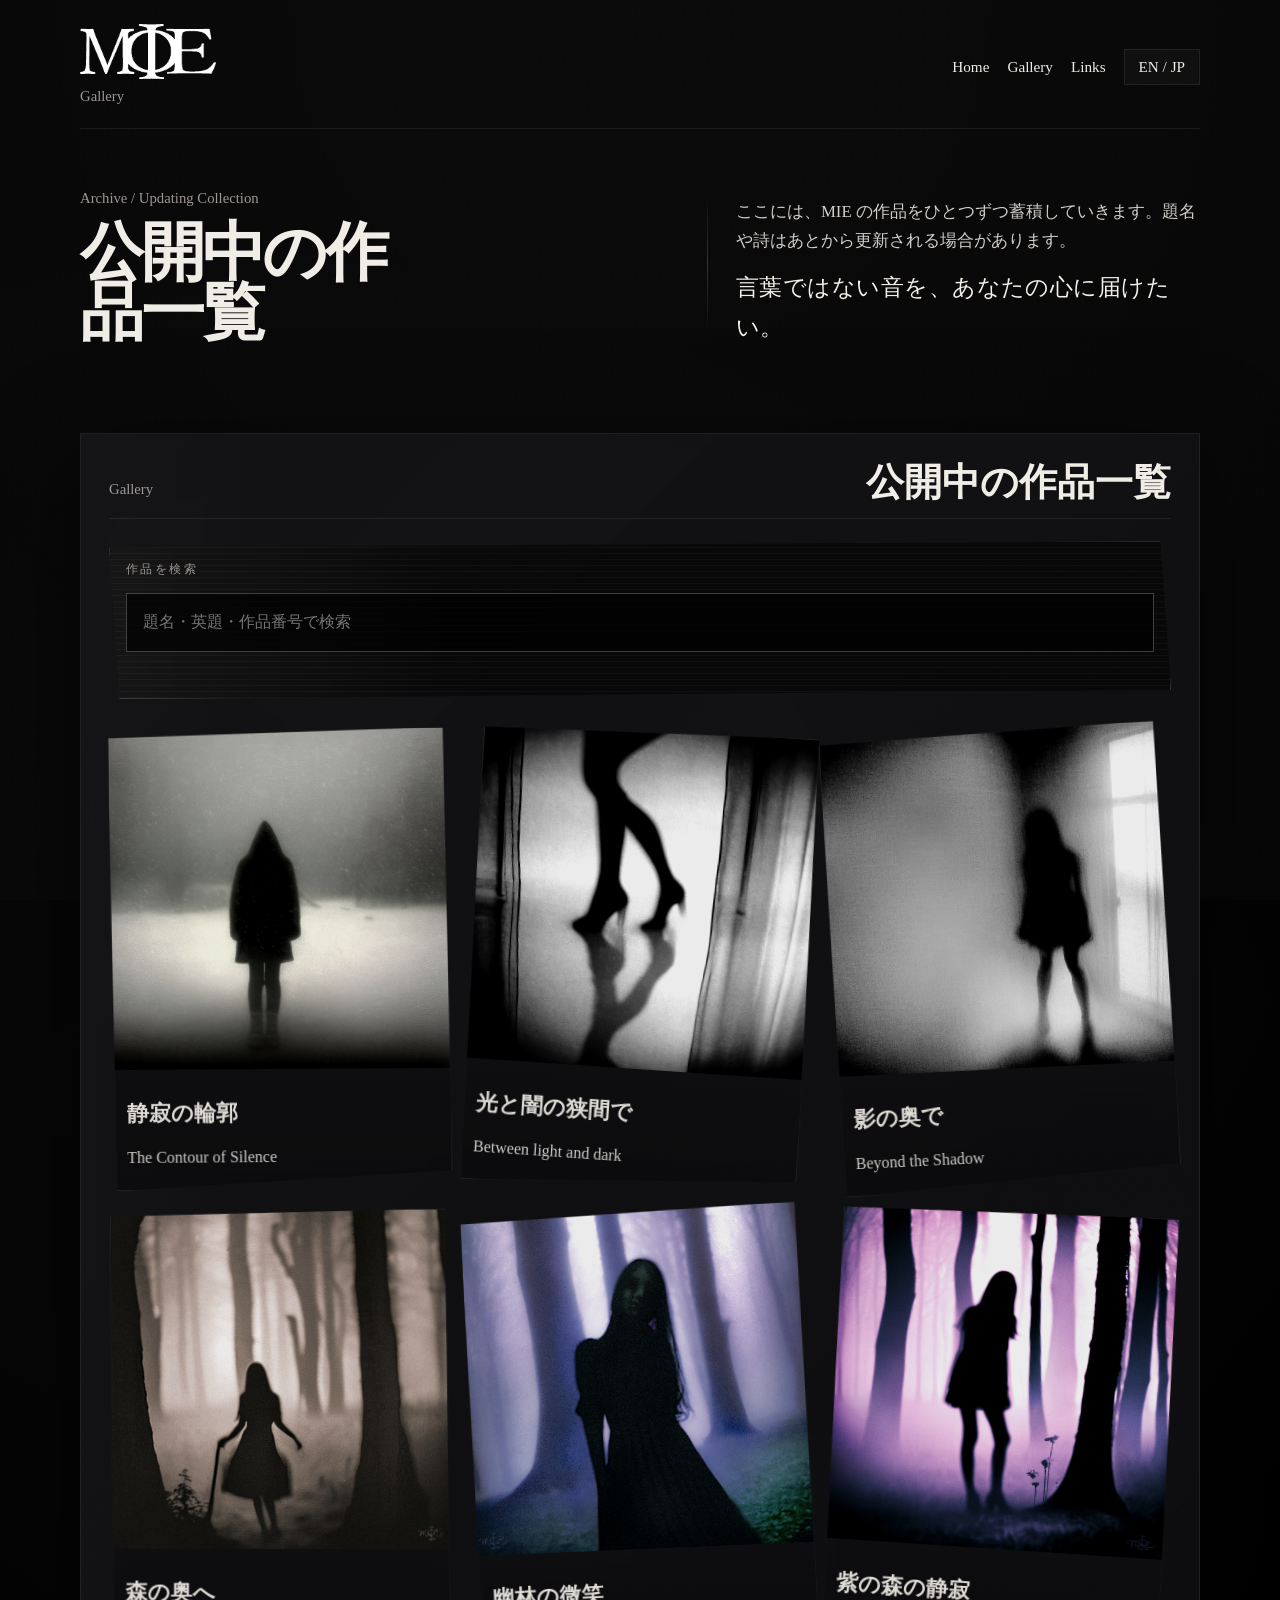
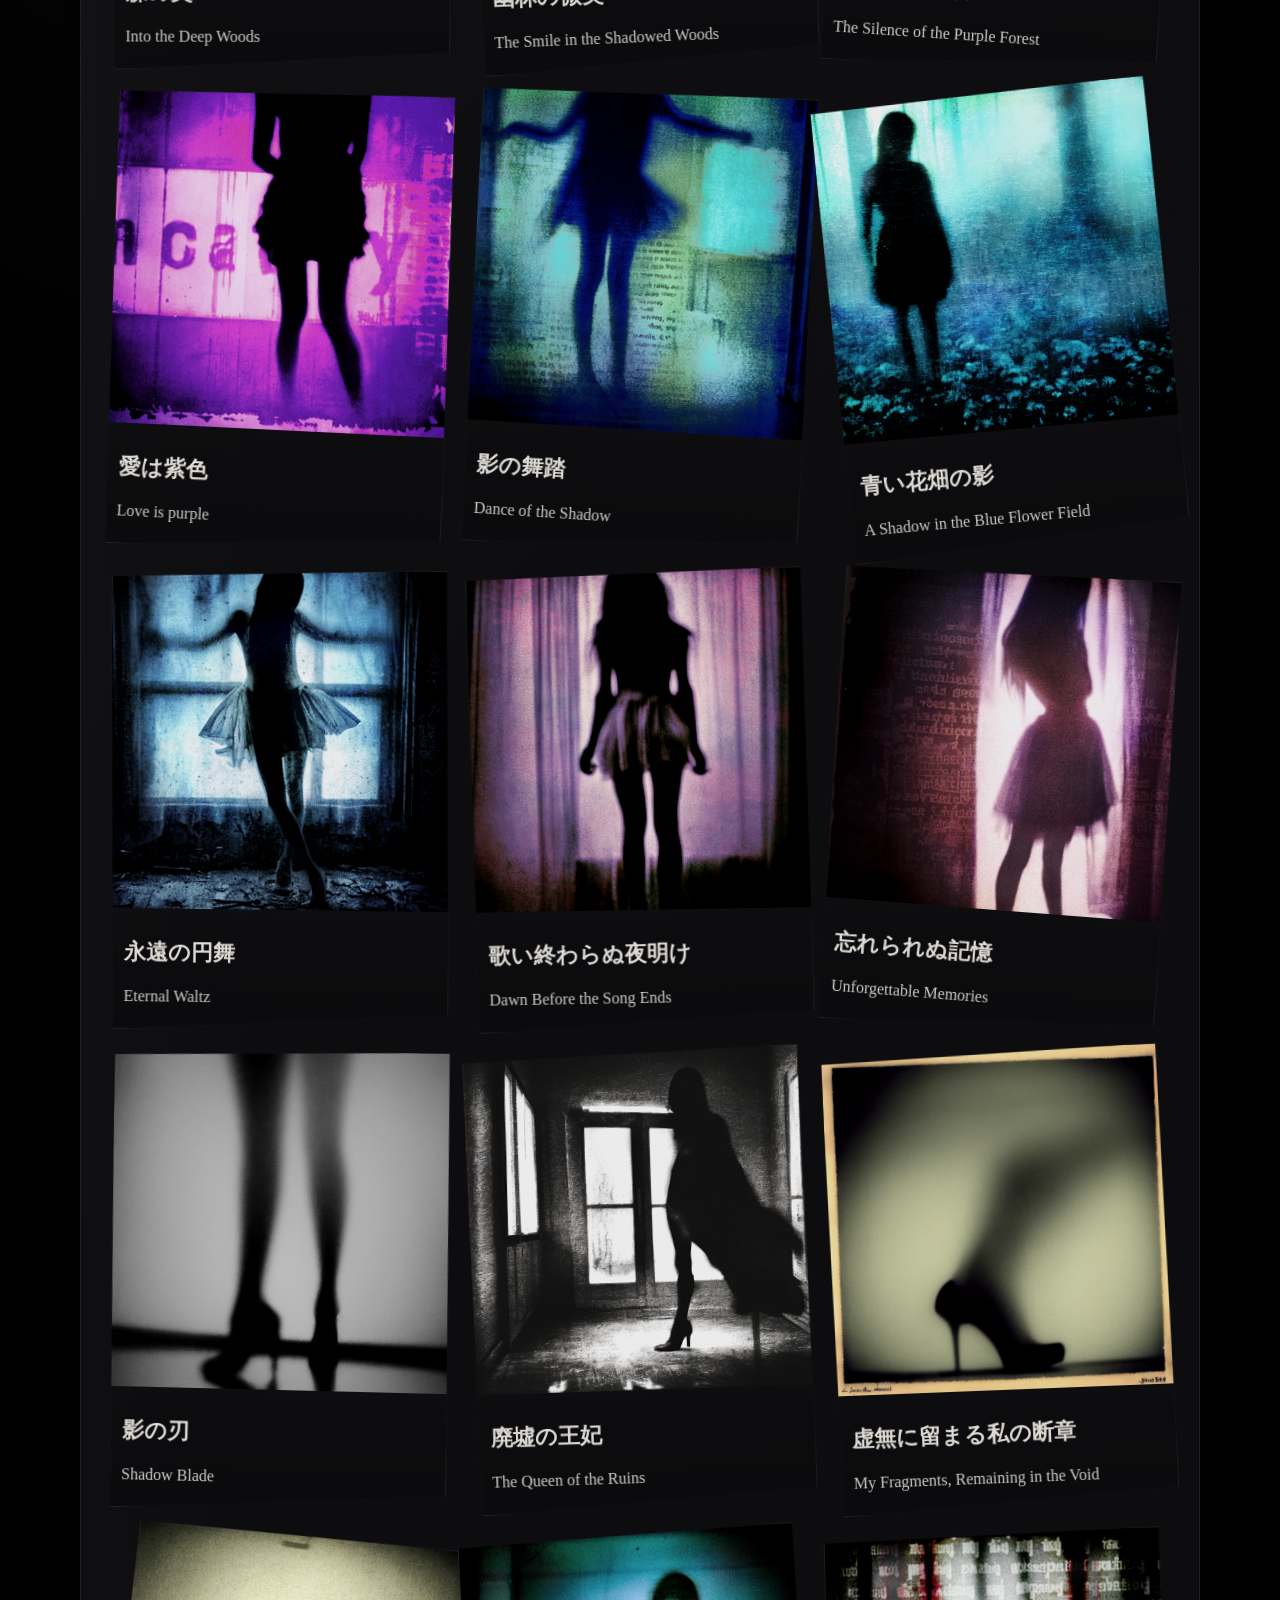
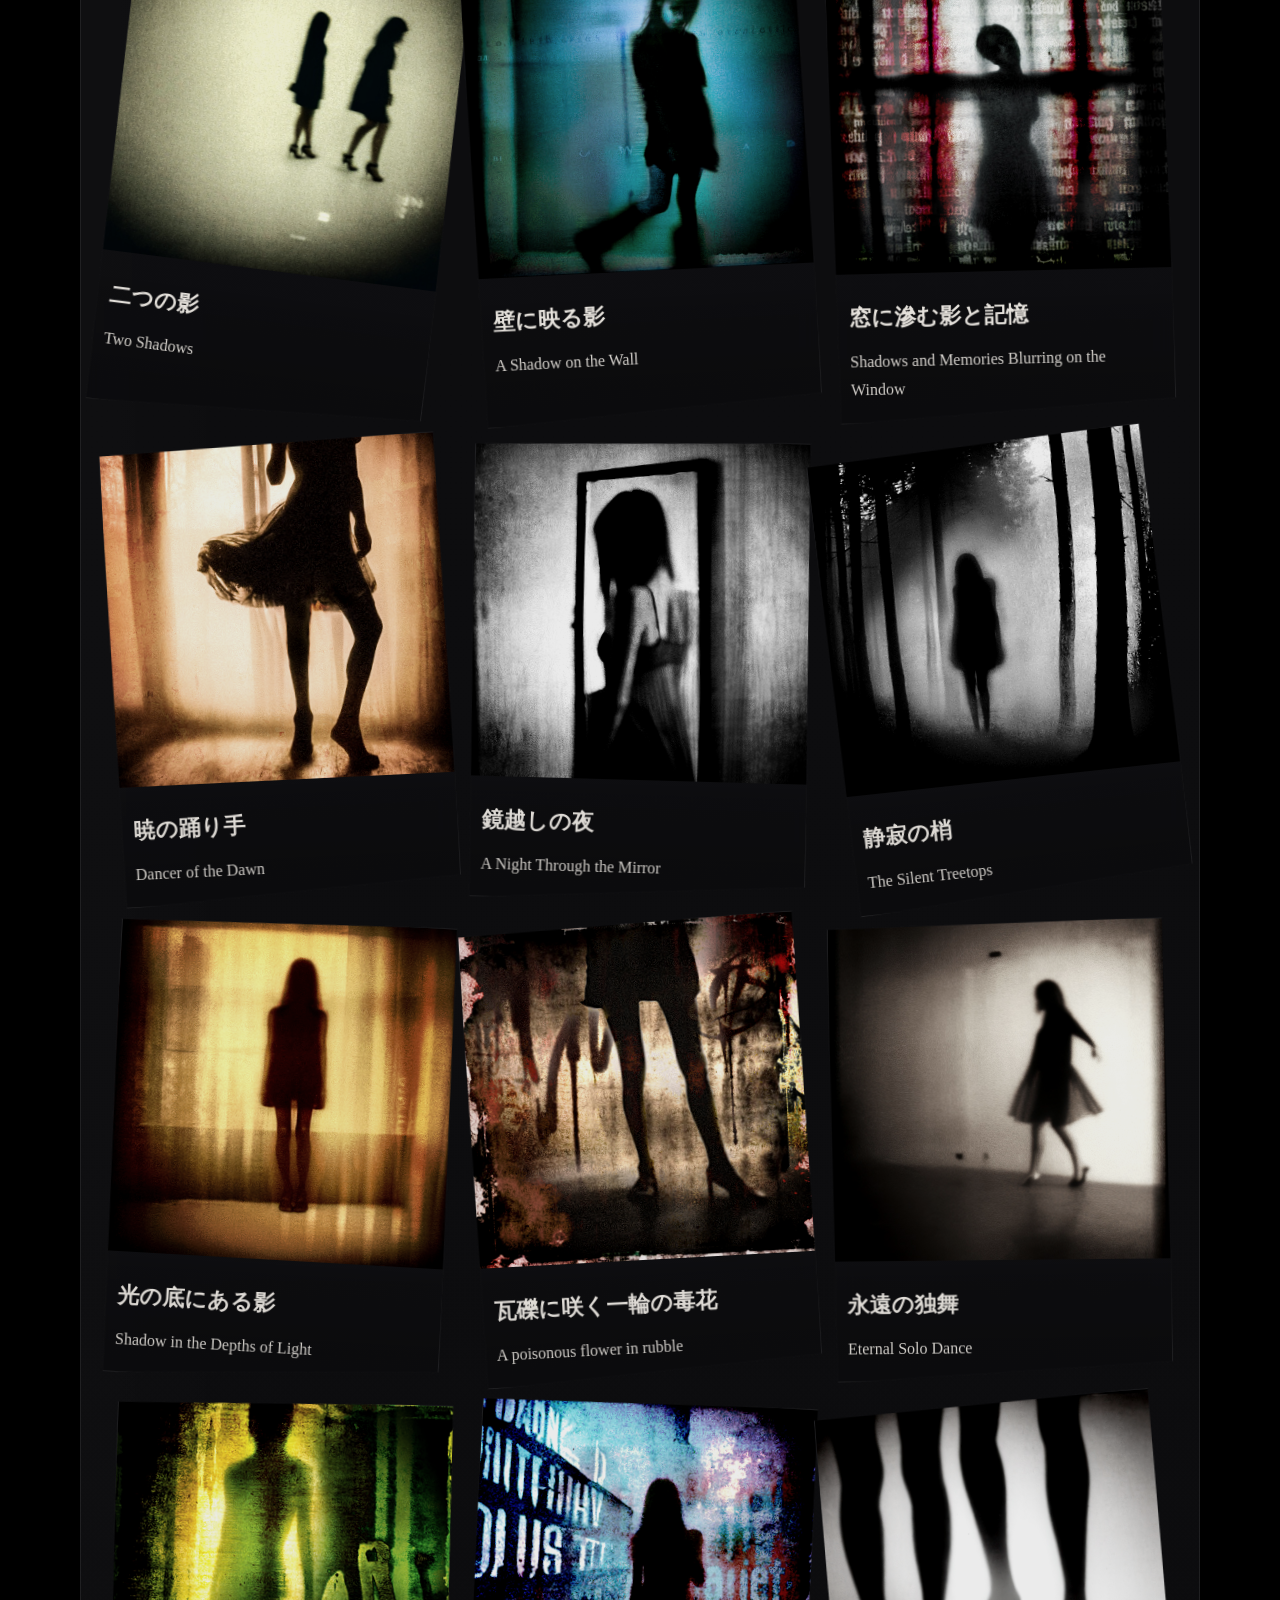
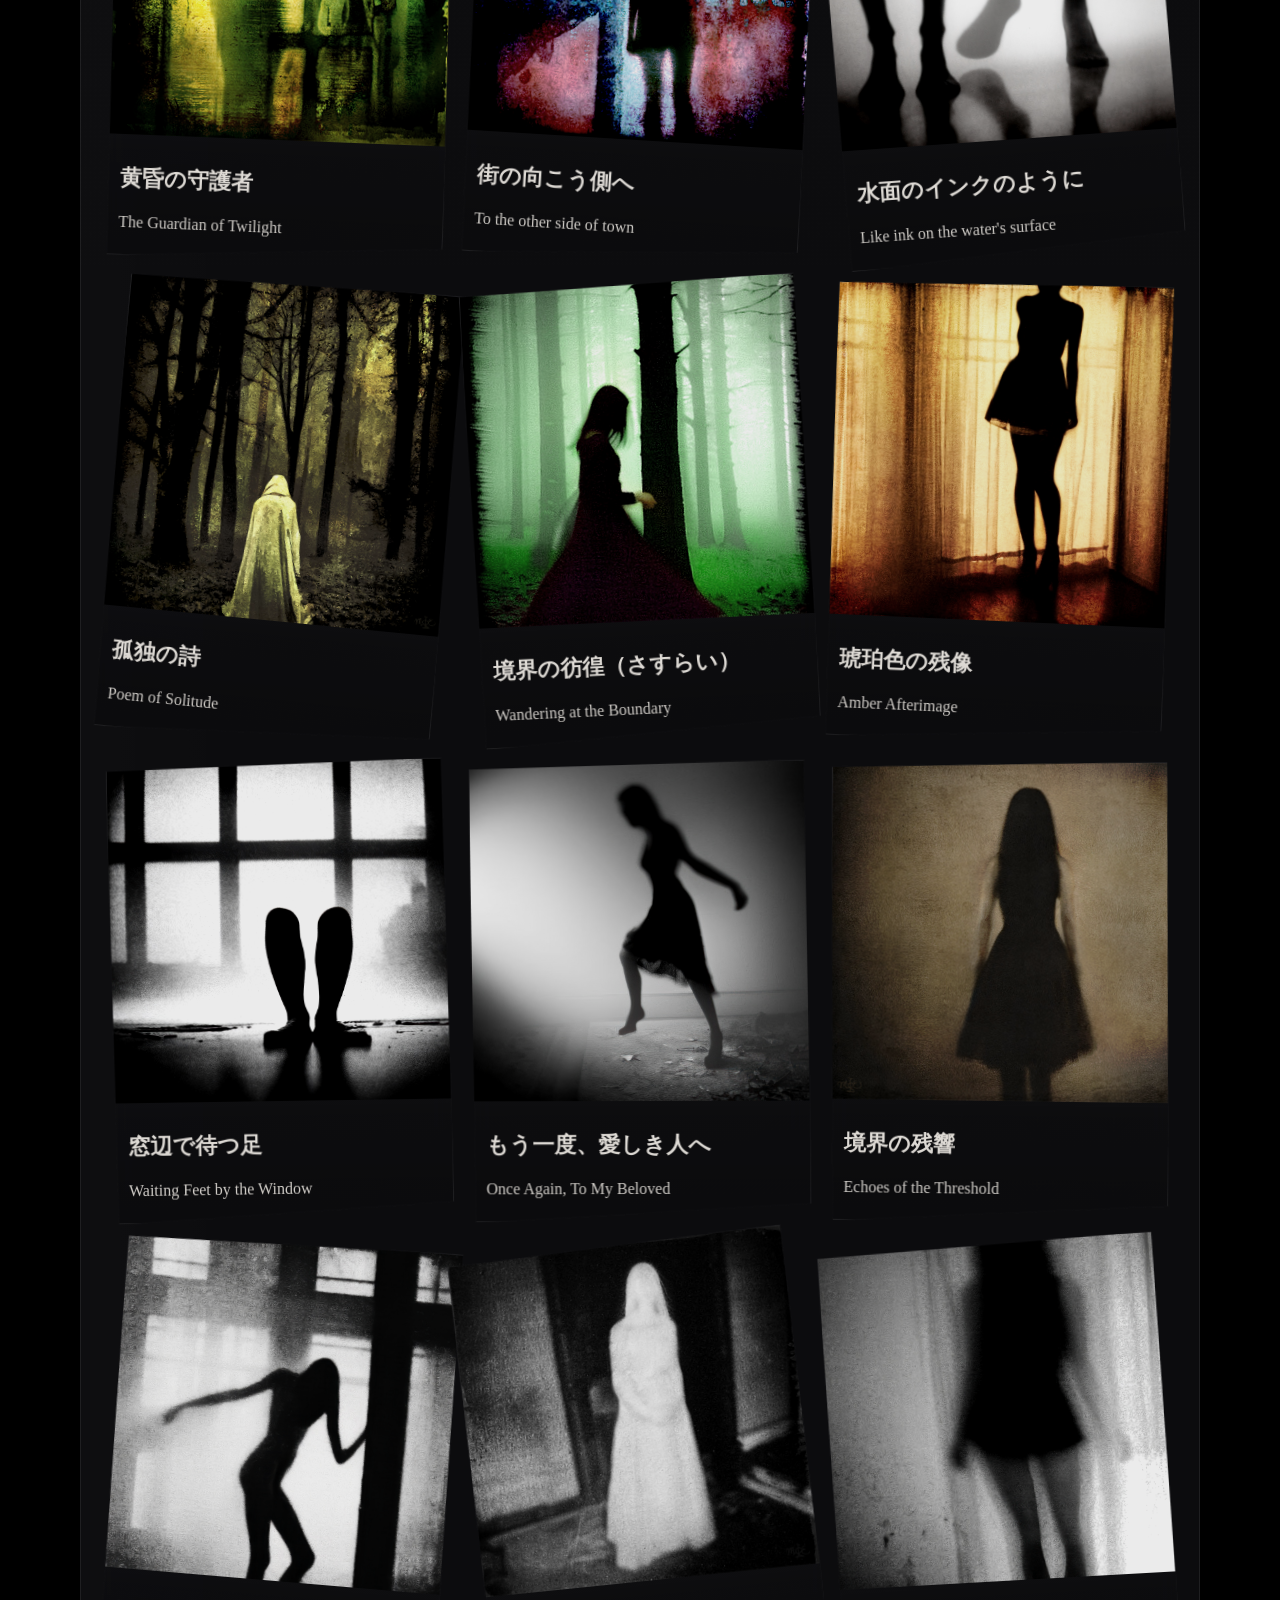
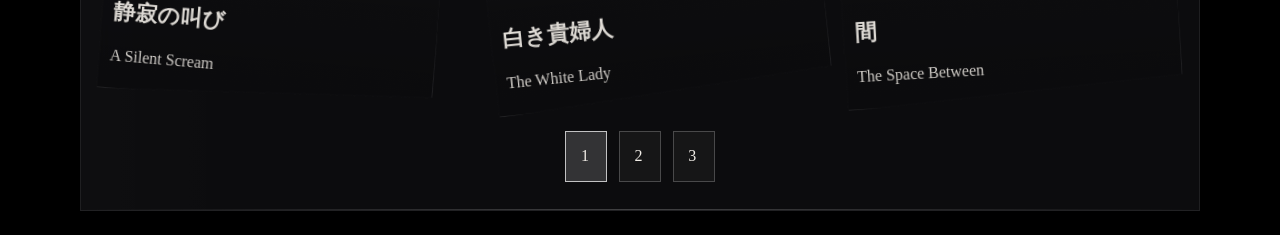
==== gallery.html @ e464b104 "Add files via upload" ====
<!doctype html>
<html lang="ja">
  <head>
    <meta charset="utf-8" />
    <meta name="viewport" content="width=device-width, initial-scale=1" />
    <meta name="description" content="MIEのギャラリーページ。作品を随時更新していく一覧です。" />
    <title>MIE | Gallery</title>
    <link rel="stylesheet" href="styles.css" />
  </head>
  <body>
    <div class="noise" aria-hidden="true"></div>
    <div class="grain" aria-hidden="true"></div>
    <header class="hero compact">
      <nav class="topbar">
        <div class="brand">
          <img class="brand-logo" src="assets/MIE_LOGO_W.png" alt="MIE" />
          <span class="brand-sub">Gallery</span>
        </div>
        <div class="navlinks">
          <a href="index.html">Home</a>
          <a href="#gallery">Gallery</a>
          <a href="index.html#contact">Links</a>
          <button class="lang-switch" type="button" data-lang-switch>EN / JP</button>
        </div>
      </nav>
      <section class="hero-grid single">
        <div class="hero-copy hero-copy-wide">
          <div class="gallery-hero-text">
            <p class="eyebrow" data-i18n="gallery.eyebrow">Archive / Updating Collection</p>
            <h1 data-i18n="gallery.title">デジタルとゴシックの隙間で、<br />あなたに「見えない」ものを描く。</h1>
          </div>
          <div class="gallery-hero-side">
            <p class="lede" data-i18n="gallery.lede">ここには、MIE の作品をひとつずつ蓄積していきます。題名や詩はあとから更新される場合があります。</p>
            <p class="gallery-tagline" data-i18n="gallery.tagline">言葉ではない音を、あなたの心に届けたい。</p>
          </div>
        </div>
      </section>
    </header>

    <main>
      <section class="panel" id="gallery">
        <div class="section-head">
          <p class="section-label" data-i18n="gallery.sectionLabel">Gallery</p>
          <h2 data-i18n="gallery.sectionTitle">公開中の作品一覧</h2>
        </div>
        <div class="gallery-search" role="search">
          <label for="gallery-search-input" data-i18n="gallery.searchLabel">作品を検索</label>
          <input
            id="gallery-search-input"
            type="search"
            data-gallery-search
            data-i18n-placeholder="gallery.searchPlaceholder"
            placeholder="題名・英題・作品番号で検索"
            autocomplete="off"
          />
          <p class="gallery-search-status" data-gallery-search-status aria-live="polite"></p>
        </div>
        <div class="gallery-grid">
         <article class="gallery-card">
            <button class="gallery-thumb" type="button" data-full="assets/MIE_001_1024x1024_1820002240.jpeg" data-alt="Mystique in Enigma #001" data-poem="雪が深く降り立つ場所
影がぽつんと佇む
世界は静寂に包まれる
孤独が形を成す
光と闇の境界で
存在そのものが問われる">
              <img src="assets/MIE_001_1024x1024_1820002240.jpeg" alt="Mystique in Enigma #001">
            </button>
            <div class="gallery-body"><h3>静寂の輪郭</h3><p>The Contour of Silence</p></div>
          </article>
          <article class="gallery-card">
            <button class="gallery-thumb" type="button" data-full="assets/MIE_002_1024x1024_0720133333.jpeg" data-alt="Mystique in Enigma #002" data-poem="月明かりに溶けた　舞い落ちる影  
静寂を踏みしめて　もう一度　この場所へ  
涙の痕は消えず　風に揺れる記憶  
指先で触れたい　あの日の温もり  

光と闇の狭間で　迷うその姿  
声は届かないが　心は震える  
扉を叩くように　足音は静かに  
「ここに居るよ」と　優しく呼ぶ">
              <img src="assets/MIE_002_1024x1024_0720133333.jpeg" alt="Mystique in Enigma #002">
            </button>
            <div class="gallery-body"><h3>光と闇の狭間で</h3><p>Between light and dark</p></div>
          </article>
          <article class="gallery-card">
            <button class="gallery-thumb" type="button" data-full="assets/MIE_003_512x512_0919668355.jpg" data-alt="Mystique in Enigma #003" data-poem="窓から光が差し込む  
影は静寂の中にじっと佇む  
その姿には名をつけることなどできない  
かすかな鼓動だけが残り  
部屋を満たしている  
まるで誰かを探しているかのように  
しかし、誰にも出会えない  
ただ自分自身と向き合うだけ  
この瞬間  
闇と光の狭間で  
静寂が響き渡る  ">
              <img src="assets/MIE_003_512x512_0919668355.jpg" alt="Mystique in Enigma #003">
            </button>
            <div class="gallery-body"><h3>影の奥で</h3><p>Beyond the Shadow</p></div>
          </article>
          <article class="gallery-card">
            <button class="gallery-thumb" type="button" data-full="assets/MIE_004_1024x1024_1030512520.jpg" data-alt="Mystique in Enigma #004" data-poem="木々が静かに立ち並び  
彼女は杖を握りしめ  
影の道を進む  
光は遠くで揺れる  
声は聞こえない  
ただ足音だけが響く  
この森は記憶の穴  
過去が息をする場所  
彼女は去るのか  
それとも待つのか  
答えは風にも霞にも  
存在しない  
ただ歩み続ける  
闇の中で自分自身を  
見つめていく  ">
              <img src="assets/MIE_004_1024x1024_1030512520.jpg" alt="Mystique in Enigma #004">
            </button>
            <div class="gallery-body"><h3>森の奥へ</h3><p>Into the Deep Woods</p></div>
          </article>
          <article class="gallery-card">
            <button class="gallery-thumb" type="button" data-full="assets/MIE_005_1024x1024_0064801276.jpg" data-alt="Mystique in Enigma #005" data-poem="彼女の瞳は無光の淵に沈み
黒く垂れ下がる髪の流れは
死の静寂を編むように
その軌跡を描く

一筋の涙
それは不思議な物語を秘めた
影のように
彼女の顔面に滴り落ちる

微笑みは
霧の中に消えた記憶の余韻
唇がほころぶたび
その奥には
未完成の悲しみが眠っている

木々の根から昇る薄紫色の光
この森は
静寂と狂いを分けつける場所
歩みを重ねる每に
足音はただの「存在」ではなく
彼女の意識が世界に残した
最後の言葉

一滴の涙は
その笑顔の裏で
すべてを呪うように
大地に落ちた

霧の奥に残る静寂の中
彼女は微笑み続ける
それは
終わらない旅の始まり">
              <img src="assets/MIE_005_1024x1024_0064801276.jpg" alt="Mystique in Enigma #005">
            </button>
            <div class="gallery-body"><h3>幽林の微笑</h3><p>The Smile in the Shadowed Woods</p></div>
          </article>
          <article class="gallery-card">
            <button class="gallery-thumb" type="button" data-full="assets/MIE_006_1024x1024_2050330884.jpg" data-alt="Mystique in Enigma #006" data-poem="霧に包まれた木々の間で、  
君はまだ歩み続ける。  
光が君を照らすように、  
あの世とこの世の境目を越えて。

花が君の足元に咲く――  
それは言葉より優しい、  
君の願いが、今も静かに育つ。

君は忘れずにいた、  
月明かりに飲まれた夢の残り香。">
              <img src="assets/MIE_006_1024x1024_2050330884.jpg" alt="Mystique in Enigma #006">
            </button>
            <div class="gallery-body"><h3>紫の森の静寂</h3><p>The Silence of the Purple Forest</p></div>
          </article>
    <article class="gallery-card">
            <button class="gallery-thumb" type="button" data-full="assets/MIE_007_1024x1024_1442361428.jpg" data-alt="Mystique in Enigma #007" data-poem="愛は紫色で、永遠ではない
誰も覚えていない昨日よりも
誰かを忘れられる今日が美しい

紫の空の下で、私は君を待つ
待っているのは明日じゃない
明日などないのさ——
この夜だけが僕らの全部だ">
              <img src="assets/MIE_007_1024x1024_1442361428.jpg" alt="Mystique in Enigma #007">
            </button>
            <div class="gallery-body"><h3>愛は紫色</h3><p>Love is purple</p></div>
          </article>
          <article class="gallery-card">
            <button class="gallery-thumb" type="button" data-full="assets/MIE_008_1024x1024_1880213858.jpg" data-alt="Mystique in Enigma #008" data-poem="影が足元で踊り、霧がその輪郭を溶かす  
風の隙間から、記憶の欠片が舞い上がる  
光は静かに消え、時間はその動きを止める  
存在の果てで、魂は踊り続ける">
              <img src="assets/MIE_008_1024x1024_1880213858.jpg" alt="Mystique in Enigma #008">
            </button>
            <div class="gallery-body"><h3>影の舞踏</h3><p>Dance of the Shadow</p></div>
          </article>
          <article class="gallery-card">
            <button class="gallery-thumb" type="button" data-full="assets/MIE_009_1024x1024_0396631392.jpg" data-alt="Mystique in Enigma #009" data-poem="私はここにいる。
髪が風に揺れているのに、
私はまったく動けない。

足元の地面は冷たく硬く、
まるで石のよう。
頭上の光は決して消えることなく、
ただ青い静けさだけが残っている。

この花畑は、
私たちにとっていつだって美しい場所だった。
もう誰もここに来てはいけない……
そして、あなたを見ることも、
本当はあってはならないのよ。">
              <img src="assets/MIE_009_1024x1024_0396631392.jpg" alt="Mystique in Enigma #009">
            </button>
            <div class="gallery-body"><h3>青い花畑の影</h3><p>A Shadow in the Blue Flower Field</p></div>
          </article>
          <article class="gallery-card">
            <button class="gallery-thumb" type="button" data-full="assets/MIE_010_1024x1024_0757011796.jpg" data-alt="Mystique in Enigma #010" data-poem="静寂が降り積もる　崩れゆく壁の隙間から
銀色の吐息のような月光が　彼女を抱きしめる

かつての喝采は　今はただの風のささやき
磨り減った硬い床には　消えない記憶の刻印

現世と彼岸の境界（さかい）に立ち止まり
指先ひとつの震えで　彼女は永遠を舞う

「まだ、終わらない」
その一歩が　夜の底へと沈み
魂の旋律だけが　朽ち果てた屋敷を彷徨い続ける">
              <img src="assets/MIE_010_1024x1024_0757011796.jpg" alt="Mystique in Enigma #010">
            </button>
            <div class="gallery-body"><h3>永遠の円舞</h3><p>Eternal Waltz</p></div>
          </article>
          <article class="gallery-card">
            <button class="gallery-thumb" type="button" data-full="assets/MIE_011_1024x1024_0104473286.jpg" data-alt="Mystique in Enigma #011" data-poem="彼女は、
この部屋の中で、
影を生み出す存在だ。
その背中には、
誰かの手が触れていた記憶がある。

――やがて、
薄紫のカーテンは、
風に揺れる。
そして、
もう一度、
彼女は「あなた」を呼び起こす。

この部屋には、
光と影の間で、
忘れられた者たちが、
静かに、
生きている——

そして、
誰もが、
その影の中に、
自分自身を見つけることができる——
という、
ただ一つの真実。">
              <img src="assets/MIE_011_1024x1024_0104473286.jpg" alt="Mystique in Enigma #011">
            </button>
            <div class="gallery-body"><h3>歌い終わらぬ夜明け</h3><p>Dawn Before the Song Ends</p></div>
          </article>
          <article class="gallery-card">
            <button class="gallery-thumb" type="button" data-full="assets/MIE_012_1024x1024_0411177461.jpg" data-alt="Mystique in Enigma #012" data-poem="カーテンを裂いたのは、君の影
白い光に染まるその姿は、
もう生きた証ではない

「思い出」の字が空気を泳ぐ
歪んだ手紙のように、
宙に浮かぶ言葉たちが、
君の名前を何度も呼んでいる

「忘れてほしい」と、
光の向こうで呟く声は、
風になろうとしない

靴のつま先、
足裏の傷跡
現世の土砂が、
まだ胸に残っている

君は旅立ち、
魂は空へと消える
でも、
文字は君を追いかけて、
「ここにいた」の証しとして、
光の中に溶けないまま、
ただ、ただ、浮かんでる">
              <img src="assets/MIE_012_1024x1024_0411177461.jpg" alt="Mystique in Enigma #012">
            </button>
            <div class="gallery-body"><h3>忘れられぬ記憶</h3><p>Unforgettable Memories</p></div>
          </article>
    <article class="gallery-card">
            <button class="gallery-thumb" type="button" data-full="assets/MIE_013_1024x1024_1163112903.jpeg" data-alt="Mystique in Enigma #013" data-poem="影が床に残したのは、二つの刃

ハイヒールの尖りは、空からの呼びかけを刻む

彼女は静かに立ち尽くす

背中は白壁に溶け、顔はない目も耳も、足元にもない

ただ、脚の線が天と地の間で繋がっている

光は彼女の存在を認めない

「あなたはここにいる」と、壁は語らない

むしろ、鏡に映るその姿は、虚構の余韻を吐く

足元の影は、水のように流れていく

それは彼女自身の魂の痕跡

空気は冷たくて、静かで、

真っ黒なドアが開いても、

その奥には誰もいない

ただ、足音だけが残る

そして、時を待っている">
              <img src="assets/MIE_013_1024x1024_1163112903.jpeg" alt="Mystique in Enigma #013">
            </button>
            <div class="gallery-body"><h3>影の刃</h3><p>Shadow Blade</p></div>
          </article>
          <article class="gallery-card">
            <button class="gallery-thumb" type="button" data-full="assets/MIE_014_1024x1024_1909452394.jpeg" data-alt="Mystique in Enigma #014" data-poem="窓の外には、もう誰もいない。
雨滴が滴るガラスを通り抜け、
その音だけに耳を傾けて歩いた。

私の黒いフードとマントは、
決して泣かない魂のために作られた鎧だった。
片方の足にはハイヒール――静寂の中の優雅さ。
もう片方は義足――記憶を響かせる鋭さ。

あなたは私を「幽霊」と呼ぶ。
けれど私はただ、
誰も踏み込むことを恐れるこの場所にいるだけ。
なぜなら……
私は「別世界の女王」だから。
あなたに見てもらうために、
廃墟を歩くことを選んだ。">
              <img src="assets/MIE_014_1024x1024_1909452394.jpeg" alt="Mystique in Enigma #014">
            </button>
            <div class="gallery-body"><h3>廃墟の王妃</h3><p>The Queen of the Ruins</p></div>
          </article>
          <article class="gallery-card">
            <button class="gallery-thumb" type="button" data-full="assets/MIE_015_1024x1024_1499827200.jpeg" data-alt="Mystique in Enigma #015" data-poem="膝の上は、風に消えた
影のように、記憶より先に消えた
私の欠けた半身は、
まだハイヒールを履いて歩き続ける
幽霊として
夢として
記憶の断片として
そして……
君が見ている方向に、私はいる">
              <img src="assets/MIE_015_1024x1024_1499827200.jpeg" alt="Mystique in Enigma #015">
            </button>
            <div class="gallery-body"><h3>虚無に留まる私の断章</h3><p>My Fragments, Remaining in the Void</p></div>
          </article>
          <article class="gallery-card">
            <button class="gallery-thumb" type="button" data-full="assets/MIE_016_1024x1024_0686707638.jpg" data-alt="Mystique in Enigma #016" data-poem="二つの影が  
静かに歩いている。  
足元から立ち上がる、  
小さな光。  

空っぽな部屋に  
二人だけで  
世界を埋め尽くすように。">
              <img src="assets/MIE_016_1024x1024_0686707638.jpg" alt="Mystique in Enigma #016">
            </button>
            <div class="gallery-body"><h3>二つの影</h3><p>Two Shadows</p></div>
          </article>
          <article class="gallery-card">
            <button class="gallery-thumb" type="button" data-full="assets/MIE_017_1024x1024_0115236886.jpg" data-alt="Mystique in Enigma #017" data-poem="青く光る壁に映る影が
静かに歩き続ける

世界の終わりと始まりの境目を
足元に踏みしめるように
その足跡、消えないまま

空虚な胸には
思い出の風が吹いている

「愛した人へ…」
という言葉も、
音もなく消えていくだけ

この光の中で、静かに
歩き続ける……

霊魂の足跡は、
永遠を測らない">
              <img src="assets/MIE_017_1024x1024_0115236886.jpg" alt="Mystique in Enigma #017">
            </button>
            <div class="gallery-body"><h3>壁に映る影</h3><p>A Shadow on the Wall</p></div>
          </article>
          <article class="gallery-card">
            <button class="gallery-thumb" type="button" data-full="assets/MIE_018_1024x1024_1722122469.jpg" data-alt="Mystique in Enigma #018" data-poem="幽かな窓に滲む影の女、
首を捻りたてて私を眺め
その瞳が空へと裂いた刹那、
記憶の文字が血のように舞い上がる

「愛しき君よ」と書かれた行間から
紅の雨は滴り落ち、
「恨むべき者」の名も消えゆく前に
指先を震わせ、影に捧ぐ

窓の向こうで両腕広げ、
世界ごと抱きしめようとしているのに、
触れるのは冷たい霧だけだ
彼女の想いは文字となり崩れ、
崩れた言葉は闇の中で囁く">
              <img src="assets/MIE_018_1024x1024_1722122469.jpg" alt="Mystique in Enigma #018">
            </button>
            <div class="gallery-body"><h3>窓に滲む影と記憶</h3><p>Shadows and Memories Blurring on the Window</p></div>
          </article>
    <article class="gallery-card">
            <button class="gallery-thumb" type="button" data-full="assets/MIE_019_1024x1024_1048371316.jpg" data-alt="Mystique in Enigma #019" data-poem="消えた笑顔を
風のように舞い上げながら
あなたは踊る。

暁の廃墟で、スカートをひらめかせて——
その身体は、あの世とこの世の間で
いつも宙に浮いたままだ。

足元には、言葉にならない沈黙が眠り、
背中には、決して終わらない歌が鳴っている。

あなたはまだ帰ることができない。
だけれど、その踊りは
今も誰かの心に——
朝日のように、そっと光を落とし続けている。">
              <img src="assets/MIE_019_1024x1024_1048371316.jpg" alt="Mystique in Enigma #019">
            </button>
            <div class="gallery-body"><h3>暁の踊り手</h3><p>Dancer of the Dawn</p></div>
          </article>
          <article class="gallery-card">
            <button class="gallery-thumb" type="button" data-full="assets/MIE_020_1024x1024_0196291444.jpg" data-alt="Mystique in Enigma #020" data-poem="暗い廊下の端に、
一枚の鏡が静かに佇む。
その中には、
君の影が歪んで立っている。

背中を向けて、
髪は風に揺れず、
ただ静止したままだ。
肩の甲羅のように硬く、
胸の奥から響く沈黙の鼓動。

君は、
鏡越しに自分を見つめない。
むしろ、
自分の影が見つめているかのように、
瞳を閉じたまま、
静寂に深く没する。

鏡の中には、
もう一人の君がいるのか
あるいは、
ただ、
自己を否定した後ろ姿だけ

黒いシルエットは、
時計の針のように動かない。
光に照らされず、
影の中に溶け込む。

窓の外は暗い夜だ。
でも、君の手はまだ、
光を掴もうとしている。">
              <img src="assets/MIE_020_1024x1024_0196291444.jpg" alt="Mystique in Enigma #020">
            </button>
            <div class="gallery-body"><h3>鏡越しの夜</h3><p>A Night Through the Mirror</p></div>
          </article>
          <article class="gallery-card">
            <button class="gallery-thumb" type="button" data-full="assets/MIE_021_1024x1024_1144968502.jpg" data-alt="Mystique in Enigma #021" data-poem="彼女は思い出が残り続けた場所で
声をかけられぬまま時間を過ごす

消えた季節は、胸の奥で眠る
抜け出せないのは、愛した名前
今なら、もう一度呼ぶこともできる

木漏れ日の中を歩いた彼女は、
忘れられぬ場所に残された霧と光の隙間で
再び立ち尽くした">
              <img src="assets/MIE_021_1024x1024_1144968502.jpg" alt="Mystique in Enigma #021">
            </button>
            <div class="gallery-body"><h3>静寂の梢</h3><p>The Silent Treetops</p></div>
          </article>
          <article class="gallery-card">
            <button class="gallery-thumb" type="button" data-full="assets/MIE_022_1024x1024_0067213901.jpg" data-alt="Mystique in Enigma #022" data-poem="指先が触れた瞬間に
砂のように崩れていく

カーテンの隙間から
こぼれる午後の重さ

私はまだ、ここにいる──
名前を呼ぶ声に怯えていた
今はただ、この揺らぎになりたい

滲む光の中で
自分の輪郭を預けて
あの日、置いてきた熱を
そっと手放していく

もう、誰の視線もいらない
ただ　溶けてしまいたい
空気に混じり、塵となり、
暁色の部屋の隅へ

風が吹けば、忘れられるように">
              <img src="assets/MIE_022_1024x1024_0067213901.jpg" alt="Mystique in Enigma #022">
            </button>
            <div class="gallery-body"><h3>光の底にある影</h3><p>Shadow in the Depths of Light</p></div>
          </article>
          <article class="gallery-card">
            <button class="gallery-thumb" type="button" data-full="assets/MIE_023_1024x1024_0181448238.jpg" data-alt="Mystique in Enigma #023" data-poem="瓦礫の肺胞に吸い込まれるのは
煤けた呼吸か、それとも絶望の残滓か。

コンクリートの肋骨が露出し
都市は自らの内臓を垂らすように、
赤く、醜く、美しく腐り果てていく。

ハイヒールが一歩踏み出すたびに、
影は長く伸び
泥濘（ぬかる）みに抗う意志だけが
私の輪郭を、わずかな毒として繋ぎ止める。

神はいずこへ去った。
この荒廃した聖域に残されたのは、
剥き出しの肉体と、
滴る絶望のグラフィティ。

私は叫ばない。
ただここに立ち、
街が流す血の色と同調し、
崩壊という名の永遠を踊り続ける。

救済など求めぬ。
この汚濁こそが私の儀式であり、
瓦礫に咲く一輪の毒花――

私は、滅びゆく世界の最果てで、
ただひたすらに、誇り高く「個」として燃焼する。">
              <img src="assets/MIE_023_1024x1024_0181448238.jpg" alt="Mystique in Enigma #023">
            </button>
            <div class="gallery-body"><h3>瓦礫に咲く一輪の毒花</h3><p>A poisonous flower in rubble</p></div>
          </article>
          <article class="gallery-card">
            <button class="gallery-thumb" type="button" data-full="assets/MIE_024_1024x1024_1954995613.jpeg" data-alt="Mystique in Enigma #024" data-poem="その魂は、
あちら側へ渡るための「鍵」を失くしてしまったのか、
あるいは
この世に置き忘れた「悦び」を追い続けているのか

銀の輝きと漆黒の影
相反する二つの靴で踏みしめるのは、境界線の砂地

彼女が踊るのは、亡者としての哀歌ではない
それは、肉体という檻から解き放たれた魂だけが許される、永遠の独舞（ダンス）

見てはくれなくていい
私の自由を奪うものはもう何もない
右足に宿る光と、左足に抱く闇
その矛盾を履みつぶして、
私は今、この瞬間の旋律へと溶けていく

現世の重力も、
あの世の静寂も届かない場所で
彼女はただ、
自由という名の幻影（まぼろし）を踊り続けている">
              <img src="assets/MIE_024_1024x1024_1954995613.jpeg" alt="Mystique in Enigma #024">
            </button>
            <div class="gallery-body"><h3>永遠の独舞</h3><p>Eternal Solo Dance</p></div>
          </article>
		    <article class="gallery-card">
            <button class="gallery-thumb" type="button" data-full="assets/MIE_025_1024x1024_0916914579.jpg" data-alt="Mystique in Enigma #025" data-poem="黄昏の領域、それは生と死の縫合線。
光の残滓と深淵の毒液が混ざり合う、形なき均衡の揺籃。

顔を持たぬ守護者は、個としての自我を削ぎ落とし、ただの「境界」へと昇華する。
特定の輪郭を持つことは、この聖域における最大の冒涜であり、秩序への叛逆であるから。

黄金は焼ける記憶、緑は澱む虚無。
干渉し合うエネルギーが描くノイズの中で、彼は数千年の沈黙を背負う。
迷える魂の行方を裁くことはなく、ただ静かにその重みを引き受けるのみ。

「ORC（異常共鳴領域（Outer Resonance Cell））」――漏れ出した亀裂から零れる情報の破片。
意識の奔流が境界を侵食し、世界を内側から蝕もうとする異常共鳴。
守護者は己の命を燃料とし、綻びゆく現実に自身の肉体を楔として打ち込む。

崩壊は常に隣り合わせであり、静寂は絶え間ない消耗の上に成り立つ奇跡である。
彼はただ立ち続ける。
個を消し去り、境界そのものとなって、世界を繋ぎ止めるための無言の礎。">
              <img src="assets/MIE_025_1024x1024_0916914579.jpg" alt="Mystique in Enigma #025">
            </button>
            <div class="gallery-body"><h3>黄昏の守護者</h3><p>The Guardian of Twilight</p></div>
          </article>
		    <article class="gallery-card">
            <button class="gallery-thumb" type="button" data-full="assets/MIE_026_1024x1024_0916859250.jpg" data-alt="Mystique in Enigma #026" data-poem="今も君は、この街を歩いている
極彩色の看板と、行き交う人波のなか
誰にも気づかれぬまま、柔らかな微笑みを湛えて

「ありがとう」と伝えあったあの日の温度を
どうか忘れないでいて　心が震えるほどに

霧の向こうへ溶けていく　君の淡い影
誰かの記憶にだけ刻まれた、最後の足音
それでも君はここにいるから
「もう一度」と願う祈りの声が

静かな夜風に乗り、君へと届くように
その温かな手を引いてくれるのなら
また歩き出せるだろう　街の向こう側、光の射す方へ

—— あなたはまだ、この世界に生きている。">
              <img src="assets/MIE_026_1024x1024_0916859250.jpg" alt="Mystique in Enigma #026">
            </button>
            <div class="gallery-body"><h3>街の向こう側へ</h3><p>To the other side of town</p></div>
          </article>
		    <article class="gallery-card">
            <button class="gallery-thumb" type="button" data-full="assets/MIE_027_1024x1024_1513712856.jpeg" data-alt="Mystique in Enigma #027" data-poem="二人のステップは、
水面に広がるインクのように溶け合い、  
誰の目にも留まることなく、
それでも完璧なリズムで揺れている。">
              <img src="assets/MIE_027_1024x1024_1513712856.jpeg" alt="Mystique in Enigma #027">
            </button>
            <div class="gallery-body"><h3>水面のインクのように</h3><p>Like ink on the water's surface</p></div>
          </article>
		    <article class="gallery-card">
            <button class="gallery-thumb" type="button" data-full="assets/MIE_028_1024x1024_0156097163.jpg" data-alt="Mystique in Enigma #028" data-poem="霧をまとって、
沈黙の森へと 歩み出す。
朽ちた木が 記憶の柱に、
届かないのは 誰の声か、
この静寂は 悲しみか 安らぎか、
解読不能な 孤独の詩。
歩むことだけが 意味を持つのか。">
              <img src="assets/MIE_028_1024x1024_0156097163.jpg" alt="Mystique in Enigma #028">
            </button>
            <div class="gallery-body"><h3>孤独の詩</h3><p>Poem of Solitude</p></div>
          </article>
		   <article class="gallery-card">
            <button class="gallery-thumb" type="button" data-full="assets/MIE_029_1024x1024_1534465616.jpg" data-alt="Mystique in Enigma #029" data-poem="翠（みどり）の吐息が　肌を撫でる
時を止めた　緑の揺り籠
私はここで　名前を捨て
ただ　森の一部として生きている

語れば　霧は晴れてしまうから
秘めし記憶は　この樹々の間に預け
歩みは　終わりのない円環を描く

「まだ、行かない」

魂の底で震える　小さな願い
あちら側の静寂よりも
こちらの孤独を愛している

私は　境界に立つ影
消えゆくことのない　永遠の迷い子">
              <img src="assets/MIE_029_1024x1024_1534465616.jpg" alt="Mystique in Enigma #029">
            </button>
            <div class="gallery-body"><h3>境界の彷徨（さすらい）</h3><p>Wandering at the Boundary</p></div>
          </article>
		     <article class="gallery-card">
            <button class="gallery-thumb" type="button" data-full="assets/MIE_030_1024x1024_0916004677.jpg" data-alt="Mystique in Enigma #030" data-poem="指先でなぞった あの日の温度を覚えている

窓を揺らすのは 風のせいか、私の溜息か

夕刻の光が 網目のように肌に降り積もる

あの日、置いてきた約束は 今もこの部屋の隅で埃をかぶっている

一歩踏み出せば すべてが溶けて消えてしまうから

私はただ 一番綺麗な色に染まるのを待っている">
              <img src="assets/MIE_030_1024x1024_0916004677.jpg" alt="Mystique in Enigma #030">
            </button>
            <div class="gallery-body"><h3>琥珀色の残像</h3><p>Amber Afterimage</p></div>
          </article>
		     <article class="gallery-card">
            <button class="gallery-thumb" type="button" data-full="assets/MIE_031_1024x1024_1871323097.jpeg" data-alt="Mystique in Enigma #031" data-poem="窓の格子は、あちら側とこちら側を分かつ檻か。
白く濁る光の向こうに、私は立ち尽くしている。

かつて、この場所に温かな体があったことを覚えている。
足の裏が床に触れる感覚、
誰かの足音が響く静かな午後、
そして、窓の向こうに広がる鮮やかな季節の移ろい。

今はただ、逆光の中に溶けゆくシルエット。
実体は霧に溶け、影だけがこの部屋の隅に留まっている。

私は待っている。
この格子を通り抜けて、私を見つけに来る誰かを。
あるいは、私がこの重たい影を脱ぎ捨て、
あの白く眩しい光の中へと、溶けて消えていく瞬間を。

私はここにいる。
見えているのは私ではなく、私の不在なのだ。">
              <img src="assets/MIE_031_1024x1024_1871323097.jpeg" alt="Mystique in Enigma #031">
            </button>
            <div class="gallery-body"><h3>窓辺で待つ足</h3><p>Waiting Feet by the Window</p></div>
          </article>
		     <article class="gallery-card">
            <button class="gallery-thumb" type="button" data-full="assets/MIE_032_1024x1024_0138247592.jpeg" data-alt="Mystique in Enigma #032" data-poem="君は霧の中、独りで踊る。
黒きドレスは風に翻る、
足元から立ち上がる影は、
すでにこの世界では動かない。

私は君の踊りを借りて、
「もう一度、愛しき人へ」
という想いを、
この舞踏で歌い上げる。

君の足音は、
私の心臓の鼓動だ。
君の呼吸は、
私の胸に宿る、
最後の息吹。

私は君と一緒に踊る——
現世とあの世の境界を、
君の踊りが裂くほどに、
二人で舞い続ける。

この影が君を包み、
君が私を許す日まで。
君の踊りが止まるまで、
私は君の隣で、
永遠に踊り続ける。">
              <img src="assets/MIE_032_1024x1024_0138247592.jpeg" alt="Mystique in Enigma #032">
            </button>
            <div class="gallery-body"><h3>もう一度、愛しき人へ</h3><p>Once Again, To My Beloved</p></div>
          </article>
		  		     <article class="gallery-card">
            <button class="gallery-thumb" type="button" data-full="assets/MIE_033_1024x1024_0901635361.jpg" data-alt="Mystique in Enigma #033" data-poem="壁に溶ける影の輪郭
凍てつく静寂が衣を纏い
彼女は時を止めたまま佇む
指先が触れるのは、遠い日の残り香
届かない声は、宙に散る砂のように
記憶の層を静かに撫でてゆく
振り返る視線を探して
境界線の向こう側から
ただ、微かな温もりを求めて">
              <img src="assets/MIE_033_1024x1024_0901635361.jpg" alt="Mystique in Enigma #033">
            </button>
            <div class="gallery-body"><h3>境界の残響</h3><p>Echoes of the Threshold</p></div>
          </article>
		     <article class="gallery-card">
            <button class="gallery-thumb" type="button" data-full="assets/MIE_034_1024x1024_0695667309.jpeg" data-alt="Mystique in Enigma #034" data-poem="私は闇と光の隙間から這い出る
風のように軽やかに。  

私を気づく人よ
もしあなたが私を見かけたら、  
手を伸ばし、  
私の影を抱き寄せてください。

私はもう歩きません。  
でも、もしあなたが呼んでくれたなら
この部屋の隅で、静かに泣いてしまうだろう。  ">
              <img src="assets/MIE_034_1024x1024_0695667309.jpeg" alt="Mystique in Enigma #034">
            </button>
            <div class="gallery-body"><h3>静寂の叫び</h3><p>A Silent Scream</p></div>
          </article>
		     <article class="gallery-card">
            <button class="gallery-thumb" type="button" data-full="assets/MIE_035_1024x1024_0530906619.jpg" data-alt="Mystique in Enigma #035" data-poem="剥落する壁の隙間に
祈りを編み込み
過ぎ去りし光を
白く抱きしめる

崩れゆく円環は
彼女の涙の軌跡
ただ一瞬の輝きを
永遠に繋ぎ止めたい

風が運ぶ砂利の音に
名前を聞き取って

今はただ
この静寂の一部として
溶けゆく記憶の
最後の欠片を見守る">
              <img src="assets/MIE_035_1024x1024_0530906619.jpg" alt="Mystique in Enigma #035">
            </button>
            <div class="gallery-body"><h3>白き貴婦人</h3><p>The White Lady</p></div>
          </article>
		     <article class="gallery-card">
            <button class="gallery-thumb" type="button" data-full="assets/MIE_036_1024x1024_1718009612.jpeg" data-alt="Mystique in Enigma #036" data-poem="
薄明の衣を纏い、
私はただそこに立つ影

過ぎ去った日々の残り香と、
消えぬ記憶が重なる場所

生きた「今」でもなく、
叶わぬ「あの時」でもなく、
その狭間に浮かぶ舟

足音はない
ただ、深い溜息だけが
この部屋を満たしている

窓の外には光があるのに、
私を引き留めるのは
忘れられない温もりと、
未練という名の糸

私は境界線の上を歩む魂
この静寂こそが
永遠に続く「間（ま）」なのかもしれない

風に溶けて、
安らぎがこの世界の外にあると
知るその日まで">
              <img src="assets/MIE_036_1024x1024_1718009612.jpeg" alt="Mystique in Enigma #036">
            </button>
            <div class="gallery-body"><h3>間</h3><p>The Space Between</p></div>
          </article>
    <article class="card">
            <button class="gallery-thumb" type="button" data-full="assets/MIE_037_1024x1024_1548773560.jpg" data-alt="Mystique in Enigma #037" data-poem="オレンジ色に溶ける夕焼けの中に、  
あなたは静かに立っている。  
誰にも見えない足取りで、  
壁に沿って歩いている。  

昔はあなたが笑った部屋が、  
今は暗く静かで冷たい。  
あなたは今も変わらずに、  
あの場所を守っている。  

あなたの想いがまだ届かないなら、  
どうかこのまま離れないで。  
あなたの魂の光を信じて、  
私はあなたの名前を呼ぶよ。">
              <img src="assets/MIE_037_1024x1024_1548773560.jpg" alt="Mystique in Enigma #037" />
            </button>
            <div class="card-body">
              <h3>夕焼けの中</h3>
              <p>Amid the sunset</p>
            </div>
          </article>
		  <article class="card">
            <button class="gallery-thumb" type="button" data-full="assets/MIE_038_1024x1024_0788679337.jpg" data-alt="Mystique in Enigma #038" data-poem="あの日から、私はここで息を止めている
崩れゆく壁の隙間から　光がこぼれる
私の体はもう　風に溶けるように消えたけれど
この窓から見える景色だけは　今も変わらない

「帰らなければ」と　何度も心で唱える
けれど足は動かず　影だけが長く伸びる
あの日見た光を　もう一度だけ抱きしめたくて
私は今日も　届かない陽だまりの中に立っている">
              <img src="assets/MIE_038_1024x1024_0788679337.jpg" alt="Mystique in Enigma #038" />
            </button>
            <div class="card-body">
              <h3>永遠の陽だまり</h3>
              <p>Eternal Sunlight</p>
            </div>
          </article>
          <article class="card">
            <button class="gallery-thumb" type="button" data-full="assets/MIE_039_1024x1024_1892554935.jpeg" data-alt="Mystique in Enigma #039" data-poem="床の影が、ゆっくりと動く。
足元の埃が、記憶の欠片のように寄り集まり、
ひとつひとつ、舞い上がり、そっと抱き留められる。
壁の冷たさが、過ぎし日の温もりに溶け込んでいく。
あなたは一人、歩んでいく——
誰の目にも触れぬ場所へと、
それでも、光は一歩一歩についてくる。
これは終わりではなく、果てしない旅の始まり。
「誰も住まぬ場所」へとあなたを導く、道しるべとなって。">
              <img src="assets/MIE_039_1024x1024_1892554935.jpeg" alt="Mystique in Enigma #039" />
            </button>
            <div class="card-body">
              <h3>終わりのない始まり</h3>
              <p>An Endless Beginning</p>
            </div>
          </article>
          <article class="card">
            <button class="gallery-thumb" type="button" data-full="assets/MIE_040_1024x1024_1191431268.jpg" data-alt="Mystique in Enigma #040" data-poem="かつて裕福な一族の末娘であったエレノアは、身分違いの恋人と「屋敷で密かに再会する」という約束をしていました。しかし、ある冬の夜、家門が禁忌の儀式を行ったことで屋敷に呪いが降りかかり、彼女は恐怖の中で命を落としました。

死の間際、「待ち続ける」という強い意志と「愛する人を救えなかった絶望」によって魂がこの場所に縛り付けられ、今もなお「終わらない約束」の時間を彷徨い続けているのです。

冬の嵐が　窓枠を叩く夜
私はこの　朽ち果てた回廊で
あなたの足音を　聞き取ろうとしている

かつては薔薇の香りが漂い
ドレスの裾が　床を滑った場所
今はただ、冷たい塵と沈黙だけが
重く降り積もる

父が呼び覚ました　黒い呪印
愛を奪うために　闇を招き入れ
私たちの約束は　瓦礫の下へ埋められた

叫び声さえ　風に溶け去り
私の体は　この屋敷の壁へと溶けてゆく
けれど、心だけが　あの日から動かない

「まだ、待っている」

その一言が　私の魂を縛る鎖となり
私は永遠という名の　牢獄で立ち尽くす

見つめる先には　もう誰もいないのに
視線の先には　今もあなたの影を探し
崩れゆく屋敷のなかで、私は呼吸を止めたまま
届かぬ約束を　守り続けている">
              <img src="assets/MIE_040_1024x1024_1191431268.jpg" alt="Mystique in Enigma #040" />
            </button>
            <div class="card-body">
              <h3>灰色の約束</h3>
              <p>The Gray Promise</p>
            </div>
          </article>
		  <article class="card">
            <button class="gallery-thumb" type="button" data-full="assets/MIE_041_1024x1024_0496895670.jpg" data-alt="Mystique in Enigma #041" data-poem="赤い霧は、湿り気を帯びた吐息のように森の深淵へと沈殿していく。ここは、意識の縁が剥離し、現実と夢の深層が溶け合う境界線だ。木々は記憶を失った墓標のように立ち並び、その間を縫うように漂う霞は、訪れる者の時間を奪い、永遠の一瞬へと閉じ込める毒となる。

中央に佇む彼女は、この静寂を支配する番人である。かつて人間であったのかさえ判然としないその背中には、迷い込んだ数多の魂が遺した悲鳴や嘆きが重層的な影となって張り付いている。彼女は異界からの悪意を押し留め、彷徨う者の道を指し示すためにここにいる。しかし、あまりにも多くの記憶を受け入れすぎた彼女の瞳からは光が失われ、心は凍てつく冬の夜のように冷え切っている。彼女の沈黙は審判の前触れであり、次に足を踏み入れる者が何者であるかを測るための、静かな呼吸である。

その影を言葉にするなら……

紅い霧に溶ける境界で
私は立ち止まる

届かない声を掬い上げ
凍てつく指先でつむぐ
誰のものではない記憶の欠片

彷徨う者の足跡は
深い森の底へと沈み
私の胸に冷たい澱となる

導くことか、あるいは拒むことか
審判の鐘は鳴らず
ただ静かに重なる吐息だけが
夢と現の隙間で揺れている

あな、忘れられた祈りの残り香よ
私は影を纏い、光を食らい
永遠に続くこの沈黙を守り続ける">
              <img src="assets/MIE_041_1024x1024_0496895670.jpg" alt="Mystique in Enigma #041" />
            </button>
            <div class="card-body">
              <h3>紅い霧に溶ける境界</h3>
              <p>A Boundary Dissolving into the Red Mist</p>
            </div>
          </article>
          <article class="card">
            <button class="gallery-thumb" type="button" data-full="assets/MIE_042_1024x1024_1867684199.jpeg" data-alt="Mystique in Enigma #042" data-poem="彼女は窓の向こうに立っている。
廊下の奥には誰もいないが、その先に光が残っていた。
靴音は消えていたし、風もないのに空気は重く、息を吸うのが苦しかった。

あの日、最後の手を握る前に、彼女は「また会える」と言った。
でも、扉が閉まったら、言葉は風に散って、記憶の隙間から抜け落ちた。

影は動き続けるけれど、足跡はない。
光の端っこだけが、その存在を証明するように、揺れている。

そのありさまを記せば…


私は、ガラスの向こうに広がる
何もない空間をじっと見つめる。

明かりに照らされた廊下には、
私の足跡の影が映し出されている。
だが、その影は私ではない。
この世とあの世の狭間に囚われた、
誰にも触れられない孤独だ。

この場所のことを知っている人はいるだろうか？
私がここに留まっているのは、
かつてここにいた人々の記憶を、
この空虚な空間に刻み込むためだ。

もしあなたが窓の外からたまたま私を見かけたら、
その視線が私の存在を認めてくれるだろう。
なぜなら、私は「見られる」ときだけ生きているのだから。

魂は、忘れ去られない場所など選ばない。
もしあなたが私を呼んでくれたなら、
私もまた、歩き始めるだろう。">
              <img src="assets/MIE_042_1024x1024_1867684199.jpeg" alt="Mystique in Enigma #042" />
            </button>
            <div class="card-body">
              <h3>ガラスの向こうの静寂の廊下</h3>
              <p>The Quiet Hallway Beyond the Glass</p>
            </div>
          </article>
          <article class="card">
            <button class="gallery-thumb" type="button" data-full="assets/MIE_043_1024x1024_1889277136.jpg" data-alt="Mystique in Enigma #043" data-poem="埃の舞う午後の光が、剥がれ落ちた壁紙と窓枠の影を静かに照らし出していた。青年は、かつて誰かの生活があったはずの廃屋で、ただ黙々と遺品を整理し、その断片をレンズに収めていた。しかし、ファインダー越しに覗き込んだ瞬間、世界の輪郭が歪み、そこにはいないはずの瞳が彼を見つめ返していた。肉眼では、ただ古びた窓から差し込む無機質な光があるだけだ。けれど、シャッターを切るたびに、彼女は確実に距離を縮めてくる。レンズという名の境界線においてのみ許された再会は、一瞬ごとに静かな足音を立てて、彼のもとへと歩み寄っていた。その記憶の残響に耳を澄ませば……

銀色の粒子が踊る
光の檻に閉じ込められた
あなたの輪郭は　まだ熱を持っているのか

指先が触れるのは　冷えた硝子越し
届かない距離が　永遠のように伸びてゆく

瞬きの間に　あなたは私を追い越し
次のフレームでは　私のすぐ隣に立ち尽くす

さよならの代わりに　光を刻んで
沈黙の層を　一枚ずつ剥いでゆく

止まったままの時間が
今、静かに　こちらへ歩いてくる">
              <img src="assets/MIE_043_1024x1024_1889277136.jpg" alt="Mystique in Enigma #043" />
            </button>
            <div class="card-body">
              <h3>シャッターの中の再会</h3>
              <p>Shuttered Reunion</p>
            </div>
          </article>
		  <article class="card">
            <button class="gallery-thumb" type="button" data-full="assets/MIE_104_1024x1024_1574482390.jpeg" data-alt="Mystique in Enigma #104" data-poem="
彼女は遠くで瞬く一点の光を見つめ、まるでそれがかつて自分の一部であったかのように、慈しむように視線を落としている。失われたはずの記憶が、霧の粒子となって肌に触れ、指先から静かに零れ落ちる。名前を持たないその存在は、ただそこに在ることだけを許され、永遠に訪れることのない「再会」のために、呼吸を止めたまま立ち続けている。

その静寂な瞬間の残響を辿れば…


霞む境界に足元が揺らぐ
私は、今もあなたの胸を借りている
静寂な魂よ、あなたの歌を届けて

言葉にならない想い、それは
白い息のように消え行く前に
「愛した」 「悲しんだ」 「赦された」と

聞こえますか？ 遠くから響く
あの世の灯り、今もあなたを探して
私の口元からは、静かな囁きが

「ごめんなさい、ありがとう、さようなら」
繰り返され、永遠に続く
その涙が、あなたの温もりに変わっていく">
              <img src="assets/MIE_104_1024x1024_1574482390.jpeg" alt="Mystique in Enigma #104" />
            </button>
            <div class="card-body">
              <h3>薄明の囁き</h3>
              <p>Whispers in Twilight</p>
            </div>
          </article>
          <article class="card">
            <button class="gallery-thumb" type="button" data-full="assets/MIE_105_1024x1024_1068388008.jpg" data-alt="Mystique in Enigma #105" data-poem="霧の中で足元を覆う雪は、まるで誰かの記憶が解けていくような白さだった。枝ぶれのない木々は静かに立ち、その間から漏れる光だけが、ここがどちらかでもない場所であることを告げていた。私はそこで佇み、彼らが何を待ちわびているのかを尋ねた。「待つ」という言葉はここでは使いにくいものだが、「帰るべき場所への道」も「迷う者への灯り」も、すべて雪の重さの中に眠っていた。

そのありさまを記せば…

白い雪が地面を埋め、  
枯れた木々の影は空高く伸びる。  
霧がかかり、世界はぼんやりとしており、  
まるで誰かが涙を拭ったように静かだ。">
              <img src="assets/MIE_105_1024x1024_1068388008.jpg" alt="Mystique in Enigma #105" />
            </button>
            <div class="card-body">
              <h3>霧と雪の森</h3>
              <p>The Forest of Fog and Snow</p>
            </div>
          </article>
          <article class="card">
            <button class="gallery-thumb" type="button" data-full="assets/MIE_106_1024x1024_0153365205.jpg" data-alt="Mystique in Enigma #106" data-poem="境界の森には、終わりなき白銀の静寂がある。そこは、意識の淵で呼吸を止めた者が辿り着く場所であり、この世の熱とあの世の冷気が溶け合う、淡い灰色に染まった聖域だ。降り積もる雪の一粒一粒は、かつて誰かが流した涙や、口に出されることのなかった祈りが結晶となったもの。その森の奥底で、一つの影が立っている。それは実体を持たず、しかし確かな気配を放つ精霊。彼は遠くから訪れる旅人の記憶を拾い集め、自身の外套に雪を纏わせながら、ただ静かに前を見つめている。彼が見ているのは、過ぎ去った時間の残響であり、まだ見ぬ明日への淡い予感だ。

その影がふと、深い溜息を吐いたとき……
古き写本には、こう綴られている…


白のなかで揺れる、一筋の鼓動
名前を持たない者が、歩みを止める
足元に積もるは、語られぬ記憶
指先からこぼれる、凍てついた言葉

遠い場所で鳴った鐘の音を
雪はすべて飲み込み
柔らかな闇へと変えてゆく

私は、あなたの孤独を抱きしめ
降り続く白銀のなかで　ただ在る
見えないものたちのために
この静かな森を　永遠に守り続ける">
              <img src="assets/MIE_106_1024x1024_0153365205.jpg" alt="Mystique in Enigma #106" />
            </button>
            <div class="card-body">
              <h3>雪原への歩み</h3>
              <p>Walking Through Snow</p>
            </div>
          </article>
		  <article class="card">
            <button class="gallery-thumb" type="button" data-full="assets/MIE_199_1024x1024_1504265021.jpg" data-alt="Mystique in Enigma #199" data-poem="深い霧に包まれた森の境界には、時が澱む場所がある。かつて誰かの日常の一部であった記憶たちは、湿り気を帯びた空気とともに木々に吸い込まれ、形を失っていく。そこへ迷い込んだのは、実体のない哀しみと、執着にも似た祈りの残響だ。霧の向こう側で揺れる影は、かつて交わした約束や、名前さえも風に攫われた日々を背負い、ただ一点を見つめている。周囲の静寂をかき乱すことはなく、ただ誰かが自分を必要としていた場所へ、音もなく辿り着く。それは再会への願いなのか、それとも永遠の別れを受け入れられない拒絶なのか、境界線の上で揺らめいている。

その微かな震えが届く場所へ…


あなたには忘れ去られてしまったけれど、
私にはまだ残っている思い出があるのです。
この森では、名前や想いさえも
葉っぱのように風に吹き飛ばされてしまう。

でも、私はここに残っている
あなたの影を追いかけて、
あなたの前に立ち、
待ち続けている……
あなたが再び、
ありのままの自分を取り戻せるように。

「一緒に歩こう」と、
私はあなたの魂の奥底にささやく
その声は、あなたの胸の奥深くで響き渡った。">
              <img src="assets/MIE_199_1024x1024_1504265021.jpg" alt="Mystique in Enigma #199" />
            </button>
            <div class="card-body">
              <h3>忘れ森の、尽きぬささやき</h3>
              <p>Still Whispering Where the Leaves Have Gone</p>
            </div>
          </article>
          <article class="card">
            <button class="gallery-thumb" type="button" data-full="assets/MIE_175_1024x1024_1630177707.jpg" data-alt="Mystique in Enigma #175" data-poem="白く濁った霧が、音もなく風景の輪郭を削り取っていく。かつてそこにあったはずの色彩や温もりは、湿った土の色に塗り潰され、ただ静かな重みに沈んでいる。立ち並ぶ樹々は、もはや空へ手を伸ばすことさえ止め、己が何であったのかという問いすら忘れたかのように、立ち尽くしていた。境界線は曖昧になり、生と死、形あるものと無の区別がつかない場所で、ただ時間が止まったような錯覚だけが漂っている。その深淵に身を浸し、足元から這い上がる静寂を受け入れたとき、言葉は意味を失い、ただ残響だけが空気に溶け込んでいった。

立ち去ることさえ許されない忘却の淵で…


枯れ果てた骸のような枝が、虚無を掴もうと空を掻き毟り、
湿った土の記憶だけが、赤黒い静寂の中に堆積している。

光は白濁した死のベールとなり、すべてを等しく覆い隠し、
輪郭を失った樹々は、かつて生命であったことを忘却の果てに拒絶する。

境界の向こうには、ただ意味の不在があるのみであり、
踏みしめる一歩は、永遠という名の空虚へと溶け落ちていく。">
              <img src="assets/MIE_175_1024x1024_1630177707.jpg" alt="Mystique in Enigma #175" />
            </button>
            <div class="card-body">
              <h3>霧の深淵に沈む、名もなき境界線</h3>
              <p>A nameless border that sinks into the abyss of fog</p>
            </div>
          </article>
          <article class="card">
            <button class="gallery-thumb" type="button" data-full="assets/MIE_167_1024x1024_1124691288.jpg" data-alt="Mystique in Enigma #167" data-poem="霧が木々の指を包み込み、
足元にはささやきが舞い落ち、
遠くの光のかすかな唸りが聞こえる。

私は記憶に囚われた魂、
借り物の肉体、
この世とあの世の間を漂い、
いつかあなたに会える日を待っている。

だが今は……この静けさを味わおう。
風が吹き、葉が舞い、
心が解き放たれる。
">
              <img src="assets/MIE_167_1024x1024_1124691288.jpg" alt="Mystique in Enigma #167" />
            </button>
            <div class="card-body">
              <h3>霧が木々の指をほどくとき</h3>
              <p>When the Mist Unbinds the Fingers of Trees</p>
            </div>
          </article>
		  <article class="card">
            <button class="gallery-thumb" type="button" data-full="assets/MIE_090_1024x1024_0865471905.jpg" data-alt="Mystique in Enigma #090" data-poem="喧騒の残響だけが漂う、青白い朝焼け前の回廊。かつてそこには、確かな温もりを持った誰かの日常があったはずだった。使い古された鍵の音や、交わされた他愛もない言葉、そして行き交う人々の熱気が、この空間を埋めていた季節。しかし、ある時を境に色彩は剥がれ落ち、境界線は曖昧になっていく。ただそこに在るという確信だけを頼りに、影は形を保とうと、あるいは溶けてしまわぬよう、絶え間なく歩を進める。光の粒子が増し、世界が鮮明さを取り戻すほどに、その存在は透明な霧へと近づいてゆく。

あわい境界を見つめる瞳には…


私はまだここにいる。
通りは笑い声と明かりで活気に満ちている。
でも、もう私の姿は誰にも見えない。

かつて、私はこの場所の一部だった。
カフェのカウンターでコーヒーを注ぎ、友人と笑い合い、
他の皆と同じように未来を信じていた。

今は、ただ歩いているだけだ。
静かに、誰にも気づかれず、私の影だけが地面に伸びている。

この街は、ゆっくりと私を忘れつつある。
でも、忘れられるのが怖い。
自分自身を失うこと以上に、
この「ここ」も消えてしまうのではないかと恐れている。

だから、昼夜を問わず歩き続ける。
光に溶け込むまで……
そして、ようやく夜明けが訪れるまで。">
              <img src="assets/MIE_090_1024x1024_0865471905.jpg" alt="Mystique in Enigma #090" />
            </button>
            <div class="card-body">
              <h3>夜が明けるまで</h3>
              <p>Until Dawn Breaks</p>
            </div>
          </article>
          <article class="card">
            <button class="gallery-thumb" type="button" data-full="assets/MIE_134_1024x1024_1585416500.jpg" data-alt="Mystique in Enigma #134" data-poem="光は粒子となって降り注ぎ、空間の隅々までを琥珀色の静寂で満たしている。かつてそこにあったはずの色彩や、誰かが通り過ぎた時に残した微かな熱が、霧のようなノイズの中に溶け込んでいた。境界線の曖昧なその場所では、時間は流れることを忘れ、ただ重なり合う影としてそこに留まっている。ひとつの姿は、もはや肉体というよりも、そこにある景色の一部となりつつあり、かつての記憶を繋ぎ止める楔のように深く、静かに沈殿していた。

あふれ出した残響が、再び形を成すとき…


この部屋は
光と影が絡み合う黄金の檻
色褪せることを拒む
思い出の温もりが今も残る場所だ。

彼女はその中心に立ち、
つる草のように床に根を張って、
二度と訪れないかもしれない瞬間を待ち続けている。

壁は沈黙し、
誰も出入りできない空間を包み込んでいる。

彼女はこの儚い瞬間の重みを背負い、
この瞬間に留まりたいと願い、

目に見えない手によって時間が凍りつくようにと、
執着しているようだ。">
              <img src="assets/MIE_134_1024x1024_1585416500.jpg" alt="Mystique in Enigma #134" />
            </button>
            <div class="card-body">
              <h3>黄金の檻</h3>
              <p>The Gilded Cage</p>
            </div>
          </article>
          <article class="card">
            <button class="gallery-thumb" type="button" data-full="assets/MIE_141_1024x1024_0495730402.jpg" data-alt="Mystique in Enigma #141" data-poem="光の粒子が踊るたび、かつてここにあった確かな熱が、空ろな空気の中に微かに震えては消えていく。窓から注ぐ白昼の光は、もはや誰の肌を撫でることもなく、ただ崩れゆく床の上を無機質に照らし出すばかりだ。積み重なった時間の層が、静かな沈黙となって部屋を満たし、剥がれ落ちた壁紙の端が、去った者の足音を探すように微かに揺れている。そこにあるのは、存在していたことの残響と、忘れられた場所をただ見守り続けるための、名前のない待ち時間である。

その静寂に耳を澄ませば…


私はここにいるが、
誰にも見られていない。
窓から差し込む光が外を照らし、
私はそれを見つめている。
だが、私はただの影に過ぎない。
漂う静寂こそが、私のすべてなのだ。

かつて、誰かが私に座っていた。
その人は話し、笑い、
私は温もりを感じていた。
今はもう、誰も座らない。

床にはがれきが散らばり、
壁からは紙が剥がれ落ち、
風と時の流れに揺られている。

それでも、私はまだここにいる。
この朽ちゆく空間の真ん中で、静かに。
いつか誰かが戻ってくるまで、
私は永遠にここにいる。">
              <img src="assets/MIE_141_1024x1024_0495730402.jpg" alt="Mystique in Enigma #141" />
            </button>
            <div class="card-body">
              <h3>忘れ去られた時の座</h3>
              <p>The Seat of Forgotten Time</p>
            </div>
          </article>
		  <article class="card">
            <button class="gallery-thumb" type="button" data-full="assets/MIE_192_1024x1024_1820369406.jpg" data-alt="Mystique in Enigma #192" data-poem="青白く霞んだ林冠の下で、雪の重みだけが時間を刻んでいる。訪れた者は、その冷たさの中にある温もりを求めたまま、森の奥へと歩を進めた。風が枝先から下ろした声は、誰かの名前を呼ぶようにも聞こえたが、誰も応えなかった。彼は立ち止まり、自分の影に耳を澄ませる。そして初めて知る――この森の静寂は、ただ単なる無言ではなく、触れようとしても届かない何かの声だった。その声は彼の奥深くへ溶け込み、やがて彼自身と一体化していく。

雪の森の呼吸…


風が木々を撫で、
静寂の中でささやき声を立てる。
雪が枝を包み込み、眠りにつく。

目を閉じれば、内なる自分の声が聞こえる。
だが、手を伸ばしすぎれば、そこには触れられない。

この森は冷たいけれど、温もりを秘めている。
風と雪が織りなす歌、静かだが、深く響く。">
              <img src="assets/MIE_192_1024x1024_1820369406.jpg" alt="Mystique in Enigma #192" />
            </button>
            <div class="card-body">
              <h3>雪の森の呼吸</h3>
              <p>Breath of the Snow Forest</p>
            </div>
          </article>
          <article class="card">
            <button class="gallery-thumb" type="button" data-full="assets/MIE_094_1024x1024_0403176770.jpeg" data-alt="Mystique in Enigma #094" data-poem="
彼女は常に、届かない距離にある彼の隣で佇んでいる。光と影が織りなす細やかな格子の隙間から、彼は彼女の存在をぼんやりと捉える。しかし、彼が求めた呪術師によって引かれた境界線は、二人の間に静かな壁となって立ちはだかった。彼女はその格子に手を触れれば彼の体温を感じられるはずなのに、一歩踏み出すたびに透明な結界が波紋のように広がり、彼女を常世の淵へと押し戻す。失われたのは、ただ距離だけではない。それは、名前も持たない想いが肉体に触れる瞬間の充足であり、共に呼吸を分かち合うことへの切実な願いである。

その永遠に続く隔たりには、こう綴られていた…
			

あなたが見つめているのは、  
私が願った愛の形だった。  

手を動かし、声を立て、  
光の縁を越えて、あなたのそばにいた。  

でも、あなたの瞳には  
「怖い」、と答えた。  

そして、誰かが、  
私の存在を封じる結界を張った。  

光の格子が、  
私の足を止めた。  

あなたが見ているのは、  
ただの影。  

でも、私は、  
あなたに恋した。  ">
              <img src="assets/MIE_094_1024x1024_0403176770.jpeg" alt="Mystique in Enigma #094" />
            </button>
            <div class="card-body">
              <h3>光に閉ざされた想い</h3>
              <p>Feelings Shut Out by the Light</p>
            </div>
          </article>
          <article class="card">
            <button class="gallery-thumb" type="button" data-full="assets/MIE_056_1024x1024_1866525176.jpg" data-alt="Mystique in Enigma #056" data-poem="打ち捨てられた邸宅の冷たい空気は、石の匂いと忘れられた時間の澱みを宿していた。彼は重い扉の隙間に顔を寄せ、その向こうに佇む影を見つめた。古めかしいローブを纏った女性は、壁と一体化するかのように静止していた。彼女は動かず、音もなく、ただそこに存在している。男性の心は、その完全な沈黙の中に、現実と非現実の境界線が曖昧になるのを感じた。彼女はどこから来て、何を待っているのか、記憶という名の糸が絡まり合い、理解を拒むままに宙を漂った。

その姿を記せば…


打ち捨てられた邸宅のドアの隙間から、
白く、溶けゆくような女の影が見える

彼女は背中を向けて、
私がここにいることを知っているかのように、
静かにじっと立っている。

誰かを……あるいは、私を待っているのか。

「もっと近づいて」と、彼女がささやいているようだ――
声はないのに、その背中の視線に私の息遣いは震え上がる。

まさか…この世の者ではないのか…私は後ずさる。
すると、その体が、ゆっくりと私の方へと向きを変えはじめた。">
              <img src="assets/MIE_056_1024x1024_1866525176.jpg" alt="Mystique in Enigma #056" />
            </button>
            <div class="card-body">
              <h3>白い影が佇む夜</h3>
              <p>A Night Where a White Shadow Stands</p>
            </div>
          </article>
		  <article class="card">
            <button class="gallery-thumb" type="button" data-full="assets/MIE_184_1024x1024_0120073601.jpg" data-alt="Mystique in Enigma #192" data-poem="白く霞む境界の森に、音もなく冷たい雪が降り積もっている。自分がなぜこのような場所へ迷い込んだのか、その記憶は淡い霧の中に溶け出し、足跡さえもすぐに白銀の世界へと飲み込まれていく。ただ、視界の先、木々の間から差し込む青白い光の中に、その影は静かに佇んでいた。顔も腕もなく、ただ細長い二本の脚だけを持つ漆黒の輪郭。それは拒絶するためでも、襲いかかるためでもなく、ただそこに在ることで、迷える者を正しい終焉へと導くための道標のように見えた。凍てつく空気の中で、その存在が静かにこちらを向いた気がしたとき、耳元でかすかな衣擦れのような音が響き、その沈黙の深淵に触れた瞬間に……

記憶の断片は、雪に埋もれて消えていく。
白濁する空から零れるのは
祈りか、それともただの忘却か。

名もなき歩みを、銀色の静寂が包み込み
境界線は、どこまでも淡く滲む。
振り返る術を失った背中に
冷たい指先のような風が吹き抜ける。

導かれるままに、光の粒子へ溶けゆけば
そこにはもう、昨日までの私はいない。
ただ、降り積もる白だけが
終わりの始まりを、静かに証明している。">
              <img src="assets/MIE_184_1024x1024_0120073601.jpg" alt="Mystique in Enigma #192" />
            </button>
            <div class="card-body">
              <h3>静かなる同伴者</h3>
              <p>Silent Passenger</p>
            </div>
          </article>
          <article class="card">
            <button class="gallery-thumb" type="button" data-full="assets/MIE_114_1024x1024_1133584225.jpg" data-alt="Mystique in Enigma #094" data-poem="凍てつく霧が木々の間を縫い、そこは生者の記憶が朽ち果てた森の奥深くに横たわる場所だった。闇の女王は、白く凍った静寂の中央に立ち、その裾は夜の帳そのものを織りなした。彼女が見つめる先には、かつて光があったとされるものの残響だけが薄く滲み、足元には雪が微かに音を立てて沈黙を破る。女王は何も求めず、ただ深い眠りの淵で、忘れられた約束の冷たさを記憶していた。

その影を言葉にするなら…


闇のベールは、風よりも深く広がっている。
彼女は立ち止まることなく、
ただひたすら前へと歩き続ける。
記憶の果てに、名もなき足跡が残した道。

森が息づいている。
枯れた根が地獄の門を開く。
闇の外套は風よりも深く広がり、
風が吹き荒れてそれを散らすほど、
魂の欠片をますます集めていく。

彼女は立ち止まることなく、
ただひたすら前へと歩き続ける。
「ここに立つ者たちは、
万物の終わりと始まりの狭間に囚われている」
彼女はそう呟くと、跡形もなく消え去った。">
              <img src="assets/MIE_114_1024x1024_1133584225.jpg" alt="Mystique in Enigma #094" />
            </button>
            <div class="card-body">
              <h3>暗き霧の女王</h3>
              <p>Queen of the Dark Mist</p>
            </div>
          </article>
          <article class="card">
            <button class="gallery-thumb" type="button" data-full="assets/MIE_072_1024x1024_0788097321.jpg" data-alt="Mystique in Enigma #056" data-poem="

世界が白く凍てつく地で、その聖者は長く膝を折っていた。人々の嘆きや、言葉にならない苦しみの一粒一粒を拾い上げ、自らの胸に抱き寄せるたび、祈りは静かな波紋となって広がり、冷たい空気へと溶けていった。しかし、あまりの寒さと重く積み重なる願いの質量は、やがて聖者の輪郭を削り取り、その体温すらも白銀の結晶へと変えてしまった。かつて人々のために立ち止まった存在は、今では誰かに見出されることを急ぐこともなく、ただ静寂の一部として風景の中に沈んでいる。

凍土に刻まれた祈りの残響が……


降り積もるのは
あの日預けられたため息か
あるいは　零れ落ちた涙の結晶か

聖者の衣は今や風となり
境界を失い　白銀へと還る
見えない指先で
まだ聞こえる誰かの微かな震えを
包み込み、抱きしめ続ける

言葉にならない願いが
雪の粒子となって舞うとき
世界はひとつの祈りになり
ただ静かに　溶けてゆく


白さがすべてを塗りつぶすまで
私はここに立ち続ける
喉元まで届く冷たさは
かつての熱をかき消すためのもの

指先から零れるのは
祈りか、それともただの欠片か
境界線は、風に溶けて消えていく

遠くの森は、もう届かない
ただ、重い衣の襞（ひだ）だけが
この静寂を抱きしめている

もう一度だけ、名前を呼んでほしい
けれど、その声さえも
この白に飲み込まれてしまう">
              <img src="assets/MIE_072_1024x1024_0788097321.jpg" alt="Mystique in Enigma #056" />
            </button>
            <div class="card-body">
              <h3>凍てつく祈り</h3>
              <p>The Crystallized Prayer</p>
            </div>
          </article>
		  <article class="card">
            <button class="gallery-thumb" type="button" data-full="assets/MIE_168_1024x1024_0994490347.jpg" data-alt="Mystique in Enigma #168" data-poem="

境界の彼方、昼でも夜でもない光が降り注ぐ森がある。そこは、すべての記憶が息を潜め、終わりと始まりが交差する場所。地面を覆う赤い草は、かつて誰かが流した熱情や涙の残響であり、空へと真っ直ぐ伸びる黒い木々は、沈黙を守りながら時の重みを支える骨格のようである。森の奥深く、わずかに歪んだ一本の木が寄り添うように立っている。それはただの樹木ではなく、かつてここを通り過ぎた何かが抱いた「名もなき願い」が形を変えたもの。風は吹かないのに、木の葉はかすかな震えを見せ、歩む者の足跡はすぐに霧のような光へと溶けていく。この森に留まる者は、失われた時間の断片を拾い集め、まだ見ぬあちら側への扉を探し続けている。

その歪んだ木が零す微かな溜息を捉えれば…


光が金色のカーテンのように垂れ下がり、
葉を燃やしたような紅い地表に、
その熱を沈めている。

幹は黒い柱、
古びた神殿の遺構のように、
霧の中に聳え立つ。

風はない。
ただ空気は重く、
森の息が、
あなたの足音さえも飲み込む。

ここには時が止まり、
死と生が交わる断層の地帯に、
魂は沈み、
あるいは昇りゆく。

私が見ているのは、
終わりの前兆か
それとも、
始まりの幕開けの影か

光は暖かい。
しかし、その温もりは、
血の冷たさを知る者だけに向けられている。

森は語らないが
ただ静かに、
あなたの存在を確認し、
そして、忘れてゆく。">
              <img src="assets/MIE_168_1024x1024_0994490347.jpg" alt="Mystique in Enigma #168" />
            </button>
            <div class="card-body">
              <h3>森の骨は静かに立ち尽くす</h3>
              <p>The bones in the forest stand there silently</p>
            </div>
          </article>
          <article class="card">
            <button class="gallery-thumb" type="button" data-full="assets/MIE_081_1024x1024_1291690577.jpg" data-alt="Mystique in Enigma #081" data-poem="白く透き通る布を纏った彼女は、時を止めた部屋の片隅で、ただ静かに壁を見つめていた。かつて二人で歩んだ庭の景色も、朝の光が注ぐ食卓も、すべては今や淡い記憶の粒子となって宙に漂っている。夫は背後から彼女の佇まいを眺め、触れようと伸ばした指先が空を切る。彼女は壁の向こう側に広がる「かつてあったもの」の残響を聞いているのか、あるいはまだ見ぬ「これから訪れるもの」を待っているのか。その微かな揺らぎは、彼にしか聞こえないほど静かな調べとなって、部屋の隅々に染み渡っていく。

彼女が辿り着いた沈黙の果てには…


私は上へと背を伸ばす。
白いドレスに包まれ、
黒い壁に溶け込んでいく。
それこそが、私の存在そのもの。

私は振り返らない。
誰も来ないからではなく、
彼が今もどこにいるかを知っているから。

私はとっくに亡くなってしまったけれど、
あなたの記憶の一部として、
今も生き続けている。
この白いドレスは、
あなたが私を忘れないように、
この場所に残してくれたもの。
そして、私の影もまた、
あなたのそばに留まっている。">
              <img src="assets/MIE_081_1024x1024_1291690577.jpg" alt="Mystique in Enigma #081" />
            </button>
            <div class="card-body">
              <h3>白き背中</h3>
              <p>The White Backside</p>
            </div>
          </article>
          <article class="card">
            <button class="gallery-thumb" type="button" data-full="assets/MIE_166_1024x1024_1460841374.jpg" data-alt="Mystique in Enigma #166" data-poem="
廊下の壁に沿って歩いた足音が、いつしか階段の音になって消えた。
私は手元の鍵をポケットに戻した。
そこには、誰もいないはずの部屋が静かに息をしていた。
「ただいま」と口に出そうとした瞬間、空気が冷たくなった。
光と影が交差する境界線に、誰かがそっと身を預けていた。
その存在は、去った人ではなく、戻ってこない人を指す言葉だった。
私が開けた扉の向こうで、静かに待機していたのは、もう二度と現れない誰かの残響。

その記憶を辿れば…


私が扉を開けると
君の影が、
ぼんやりと光に映る
あの日、
そっと扉を開けた私の手を、
君は今もまだ握っている。

「帰らないで…」
という君の声が、
空気の中を、私に呼びかける。

この部屋は、
君が去った後も、
静かに待っている。
でも、君は、
もう戻れない。

君の魂は、
光と闇の境目で、
ただ、私を待っているんだね。">
              <img src="assets/MIE_166_1024x1024_1460841374.jpg" alt="Mystique in Enigma #166" />
            </button>
            <div class="card-body">
              <h3>ドアの向こう側</h3>
              <p>On the other side of the door</p>
            </div>
          </article>
		  <article class="card">
            <button class="gallery-thumb" type="button" data-full="assets/MIE_079_1024x1024_1127169780.jpg" data-alt="Mystique in Enigma #079" data-poem="時を止めた屋敷の片隅には、剥落した漆喰と埃の層の間に、ひとりの女が溶け込んでいる。かつては華やかな宴が繰り広げられ、絹の擦れる音や笑い声に満ちていた空間は、今や沈黙という名の重奏を奏でるだけの廃墟となった。彼女は壁の一部となって佇み、窓から差し込む微かな光の粒子を見つめている。それはかつての主人のための庭園を眺める視線であり、同時に失われた季節を慈しむ眼差しでもある。彼女の手足は石のように静止しているが、その指先にはまだ、誰かの名前を呼ぼうとした瞬間の震えが宿っている。

その微かな気配のあわいを辿れば……

光の塵に溶ける輪郭
記憶の襞（ひだ）から零れ落ちる雫
壁に刻まれた　名もなき祈り

私は石と、風と、影の間にいた
触れることのない指先は　昨日を撫で
閉じた瞼の裏には　永遠の庭が咲く

言葉にならない溜息が　壁を伝い
剥げた色彩の隙間から　溢れ出す
あの日、誰かが残した　一瞬の温もり
今は静寂という名の　薄衣（うすぎぬ）を纏って

私はここにいる
見られることもなく　ただ在るだけ
忘れられた時の底で　光を編み続けて">
              <img src="assets/MIE_079_1024x1024_1127169780.jpg" alt="Mystique in Enigma #079" />
            </button>
            <div class="card-body">
              <h3>光の塵に溶ける輪郭</h3>
              <p>Contours Melting into Dust of Light</p>
            </div>
          </article>
          <article class="card">
            <button class="gallery-thumb" type="button" data-full="assets/MIE_075_1024x1024_0446735967.jpg" data-alt="Mystique in Enigma #075" data-poem="白磁のような静寂が部屋を満たし、壁に掛けられた古びた鏡は、ただ虚空を反射している。かつてこの場所で、誰かが自分の顔を見つめ、身だしなみを整え、明日への予感を抱いたはずだ。しかし今、その者の視線は表面の向こう側へとすり抜けている。銀色の膜に阻まれた境界線の彼方で、形を失った影が静かに立ち尽くしている。それは鏡の中に閉じ込められ、出口のない奥行きを彷徨う記憶の残滓。誰かが再び鏡の前に立ち、自身の輪郭を映し出そうとするその瞬間まで、この存在は光を待っている。

銀色の水面の下で、凍りついた吐息が震える……

指先から零れ落ちる
かつての体温と　名前のない色彩
反射の迷宮に溶けて
私は私ではない影になる

見ていたのは　瞳の奥の景色か
それとも　触れることのできない手のひらか
厚い硝子の壁の向こうで
記憶だけが　剥製のように白く漂う

一瞬の視線に宿る熱を盗み
誰かの輪郭を　そっと模写して
戻れない場所から　呼びかけるのは
届かない祈りか　あるいは永遠の渇きか

鏡が閉じれば
私は再び　無音の淵へ沈む
形なき溜息だけを
銀色の闇に　預けて">
              <img src="assets/MIE_075_1024x1024_0446735967.jpg" alt="Mystique in Enigma #075" />
            </button>
            <div class="card-body">
              <h3>鏡の向こうから</h3>
              <p>From Across the Mirror</p>
            </div>
          </article>
          <article class="card">
            <button class="gallery-thumb" type="button" data-full="assets/MIE_181_1024x1024_0490978756.jpg" data-alt="Mystique in Enigma #181" data-poem="
境界の向こう側から、静かな雪が降り始めた。肉体という重荷を脱ぎ捨てた者は、もはや歩くのではなく、ただ流れるようにこの白銀の静寂へ溶けていく。見渡す限り広がるのは、この世の終わりと、次なる世界の始まりが交差する場所。凍てつく空気は、かつて確かに存在した熱を記憶しながら、淡い青のヴェールとなってすべてを包み込む。影となった主人公は、揺れる裸の木々の間を通り抜け、失われたはずの記憶の断片を拾い集めている。それは、かつて誰かの指先が触れた温もりであり、今はただ、雪の結晶の中に閉じ込められた微かな震え。

立ち止まり、遠くの霧の奥を見つめる。そこには、かつて愛した者の名前も、かつて住んでいた家の形も、すべてが雪の下に眠っている。ただ、時折、風の合間に「あの日」の残響が、透明な粒となって弾ける。その静謐な情景に耳を澄ませば、その記憶の雫はこう語りかけてくる…
			
空は青く
霧は白く
霜の森を歩く
私の影が二度と
消えないように
私が残る場所は
この静けさの中にある">
              <img src="assets/MIE_181_1024x1024_0490978756.jpg" alt="Mystique in Enigma #181" />
            </button>
            <div class="card-body">
              <h3>霜の森</h3>
              <p>The Frost Forest</p>
            </div>
          </article>
		  <article class="card">
            <button class="gallery-thumb" type="button" data-full="assets/MIE_172_1024x1024_0830632050.jpg" data-alt="Mystique in Enigma #172" data-poem="人々の足音が絶え間なく反響するこの地下空間には、時間が澱（よど）み、層を成している。白く鋭い照明が幾重にも並び、その光は清潔な孤独を際立たせる一方で、行き交う群衆の意識から零れ落ちた断片を拾い集める。彼女はその境界線上に立ち止まっている。かつてここで誰かと手をつないで歩いた記憶か、あるいは一度だけ見上げた空の色が消えた瞬間の震えか。目的を失った影は、行き場のない祈りのようにこの回廊に留まり続け、すれ違う無数の他者の視線から、透明な壁の向こう側へと静かに退いていく。彼女が見つめているのは、もう存在しないはずの光景であり、待ち続けているのは二度と届かない約束の残響である。

その震える指先が捉えた微かな熱を辿れば…

銀の針で縫い合わせた沈黙
加速する街の脈動から零れ落ちた
一粒の凍てつく雫

光は白く鋭い刃となって
記憶の端を削り取る
行き場を失った祈りは
コンクリートの肺に深く吸い込まれ

誰も見向きもしない足跡が
湿り気を帯びて重なり合う
私はここで、名前を預けた
古い季節を抱きしめている

降り積もる人々のざわめきは
雪のように白く、冷たい
触れれば崩れてしまうほどに脆い
あの日、置いてきた温もりを

今はただ、光の隙間に溶け込み
消えない余韻の一部として
夜よりも深い孤独を纏う">
              <img src="assets/MIE_172_1024x1024_0830632050.jpg" alt="Mystique in Enigma #172" />
            </button>
            <div class="card-body">
              <h3>空無しの街</h3>
              <p>A City Without Sky</p>
            </div>
          </article>
          <article class="card">
            <button class="gallery-thumb" type="button" data-full="assets/MIE_139_1024x1024_0736779151.jpg" data-alt="Mystique in Enigma #139" data-poem="白く染まる窓辺の
黒い壁に
私は自分自身を映す
言葉も欠片も
風が運んだまま
誰も私の声を拾わないけど、
その静けさに
私はもう住み慣れた
でも、心は震えている
だから、
あなたの姿だけを見ています">
              <img src="assets/MIE_139_1024x1024_0736779151.jpg" alt="Mystique in Enigma #139" />
            </button>
            <div class="card-body">
              <h3>白い影</h3>
              <p>The White Shadow</p>
            </div>
          </article>
          <article class="card">
            <button class="gallery-thumb" type="button" data-full="assets/MIE_275_1024x733_1764975050.jpg" data-alt="Mystique in Enigma #275" data-poem="時の流れが、この場所では白銀の霧となって降り積もっている。骨のように白く褪せた枯れ木たちは、かつて緑を宿していた記憶さえも手放し、ただ静寂を抱きしめるための肋骨となって立ち並んでいる。足元に広がる霧は、黄泉の国の吐息であり、そこにはかつて生きていた者の名も、消え去った者の形も、すべてが柔らかな光の粒となって溶けている。誰の足跡も残らないこの森に、ただひとつ、遠い記憶の残響だけが、静かに揺れ続けている。

その沈黙の底に、忘れられた祈りが波紋のように広がっていく…。


朽ちた木々が静寂を刻み、
霧に染まる夜の骨が、
地へと沈む。

霧は呼吸を盗う闇の舌、
水鏡のように広がるその幕
中には誰も見ない影が、
月光を飲み干すかのように、
ただ静かに佇む。

時計の針は止まったまま。
過去と未来が、
両側から圧する如く。">
              <img src="assets/MIE_275_1024x733_1764975050.jpg" alt="Mystique in Enigma #275" />
            </button>
            <div class="card-body">
              <h3>霧に染まる夜の骨</h3>
              <p>Bones in a Foggy Night</p>
            </div>
          </article>
		  <article class="card">
            <button class="gallery-thumb" type="button" data-full="assets/MIE_287_1024x1024_1976614084.jpg" data-alt="Mystique in Enigma #287" data-poem="崩れ落ちた天井から剥落した記憶の破片が、床に散らばる塵となって静かに横たわっている。かつては誰かの営みが息づいていたであろう邸宅の部屋には、今や主を失った椅子が一脚だけ置き去りにされている。窓から差し込む鋭い光は、遠い未来への呼び声のように輝きながらも、この空間に停滞する時間を容赦なく暴き出す。椅子の周囲には、出口を見出せずに彷徨う想念が煙のごとく渦巻き、形を成すことのない嘆きとなって空中に漂っている。そこにあるのは、去ることも戻ることも叶わぬ者の、凍りついた一瞬の残響である。

その沈黙に耳を澄ませば…

窓の向こうには、
風が呟き続ける無言の世界――
あるいは、その奥に閉じ込められた魂が、
「ここを去る」ことさえ許されぬのか。

光は偽りである。
それは私を照らす者ではなく、
私の影を描くためだけの道具だ。">
              <img src="assets/MIE_287_1024x1024_1976614084.jpg" alt="Mystique in Enigma #287" />
            </button>
            <div class="card-body">
              <h3>無言の世界</h3>
              <p>a silent world</p>
            </div>
          </article>
          <article class="card">
            <button class="gallery-thumb" type="button" data-full="assets/MIE_282_1024x1024_1019597506.jpg" data-alt="Mystique in Enigma #282" data-poem="あなたの瞳には光が宿っている、
それでも沈黙は悲しみを運ぶ。
あなたは顔を隠す――
まだ覚えているから……
忘れたいあのことを。

闇と光が踊り合う、
それでもあなたは歩き続ける――
迷ってもいない、見つかったわけでもない。
ただ……あなた自身として。">
              <img src="assets/MIE_282_1024x1024_1019597506.jpg" alt="Mystique in Enigma #282" />
            </button>
            <div class="card-body">
              <h3>影の内側</h3>
              <p>Shadow’s Inner Side</p>
            </div>
          </article>
          <article class="card">
            <button class="gallery-thumb" type="button" data-full="assets/MIE_182_1024x1024_0797158008.jpg" data-alt="Mystique in Enigma #182" data-poem="黒騎士の森と呼ばれる森の奥には、二体の霊が守る道がある。その道の先に何があるのか謎である。私はその森に足を踏み入れ、好奇心に勝てず黒騎士が守る道に歩を進めるのだった。
白銀の霧がすべてを飲み込む「黒騎士の森」は、境界線の彼方にある沈黙の領域だ。細く鋭い木々は空を切り裂き、足元には名前のない雪が降り積もっている。私はその冷気を肺の奥まで吸い込みながら、禁じられた道へと一歩を踏み出した。前方には二つの影があった。それらは人の形を模しながらも、輪郭は霧に溶け込み、ただ動かぬ黒い衣を纏って立っている。彼らが見ているのは私の顔だろうか、あるいは私が背負ってきた記憶の残滓だろうか。彼らが守り続けている道の先にあるものが何であれ、私はその静かな圧迫感に抗えず、ただ吸い込まれるように歩を進めていく。

その光景を詩で示すと…

影は木の間で息を吸う  
光の刃が、足元に残る跡を照らす  

私が見上げた先には、
静寂が支配する雪の小道に
二人の黒衣が佇んでいる

右の者、左手に握ったのは風の約束  
左の者、目には未来の砂時計を映す  

この森の終わりを知る者だけが、  
この道を通ることを許されるという

道は途絶えず、
私は怖れから声も出ない
寒さだけが肌にまとわりつく

誰かが通るはずもない道を守り続ける理由はない
ただ霧を隔てた向こう側の存在があるかもしれない

風の声は耳朶を撫でて、  
「もう戻るな」と囁いた
私は歩む
この道が、私の名前を呼んでいるのだ">
              <img src="assets/MIE_182_1024x1024_0797158008.jpg" alt="Mystique in Enigma #182" />
            </button>
            <div class="card-body">
              <h3>黒騎士の森</h3>
              <p>The Forest of the Black Knights</p>
            </div>
          </article>
		  <article class="card">
            <button class="gallery-thumb" type="button" data-full="assets/MIE_289_1024x1024_2047659342.jpg" data-alt="Mystique in Enigma #287" data-poem="彼女は静けさを飲み込んで  
目を閉じて、想いを巡らせている  

モノトーンの世界に溶け込んだ  
霊的な輪郭が、ノイズに包まれて漂う  

都会の影と、あの世の光が  
交差するその瞬間を、  
記憶として、  
胸に残す  

彼女の心は、  
まだ現世とあの世の境目で  
彷徨い続ける  
魂の詩。">
              <img src="assets/MIE_289_1024x1024_2047659342.jpg" alt="Mystique in Enigma #287" />
            </button>
            <div class="card-body">
              <h3>閉じた目の中の風景</h3>
              <p>The landscape within closed eyes</p>
            </div>
          </article>
          <article class="card">
            <button class="gallery-thumb" type="button" data-full="assets/MIE_274_1024x910_1762475942.jpg" data-alt="Mystique in Enigma #282" data-poem="視界の端から這い上がる青い霧は、呼吸をするたびに肺の奥へと侵入し、思考さえも白く塗りつぶしていく。足元には、誰かが置き去りにした願いか、あるいは語り継がれなかった嘆きか、雪に埋もれた墓標のような静寂が横たわっている。目の前を裂くように流れる黒い川は、この世の終わりと、まだ見ぬ何かの始まりを繋ぐ傷跡のようだ。立ち並ぶ樹木は凍りついた指先を空へ向け、過ぎ去った時間をなぞる。ここでは時間は止まり、ただ記憶だけが水流に洗われて削り取られていく。境界を見失い、漂う意識の断片が、溶けてゆく白銀の世界へと沈み込んでいく。

その凍てつく静寂を辿れば…


凍てつく肺の息吹
藍色の霧に溶けて
足元は白銀の墓標
ひび割れた大地の底へ
黒い川が脈打つ
記憶を浚う水流
立ち並ぶ影の指先
空虚な森を見上げる
境界線は今、滲み
こちら側の世界を喰む">
              <img src="assets/MIE_274_1024x910_1762475942.jpg" alt="Mystique in Enigma #282" />
            </button>
            <div class="card-body">
              <h3>蒼白き裂け目の微睡み</h3>
              <p>The Slumber of the Pale Crack</p>
            </div>
          </article>
          <article class="card">
            <button class="gallery-thumb" type="button" data-full="assets/MIE_283_1024x1024_1703141187.jpg" data-alt="Mystique in Enigma #182" data-poem="彼女はかつて、この部屋で大切な人（恋人、あるいは家族）を待ち続けていた若い女性でした。しかし、何かの理由でその人を迎えに行く前に息を引き取ってしまったため、今でも「窓の向こう側」から彼らの生活を見守っています。

彼女にとって、この境界線は「記憶の中にある温もり」と「孤独な現世」をつなぐ橋です。完全にこちら側にいれば彼の体温を感じられず、完全にあちら側の世界へ行ってしまえば、今の風景を忘れてしまう。だからこそ、彼女はこの窓の向こう側で永遠に彷徨み続け、誰かがふとした瞬間に自分を見つけてくれるのを待っているのです。

彼女の声を辿れば…


あちらとこちらの、狭い隙間。
私はずっとここに止まって。
窓の向こうで、あなたの体温を追いかけている。

一歩踏み出せば、あなたは消えてしまうから。
ただ、見守っているだけでいい。
月影の中で、静かにあなたを見つめ続けること。

それが私の、終わらない約束。">
              <img src="assets/MIE_283_1024x1024_1703141187.jpg" alt="Mystique in Enigma #182" />
            </button>
            <div class="card-body">
              <h3>境界の見守り人</h3>
              <p>The Guardian at the Threshold</p>
            </div>
          </article>
		  <article class="card">
            <button class="gallery-thumb" type="button" data-full="assets/MIE_110_1024x1024_0638919842.jpg" data-alt="Mystique in Enigma #110" data-poem="古い石造りの部屋の隅、煤けた窓枠から漏れる光が、ただ一つの輪郭を際立たせていた。それは、かつてこの空間で共に笑い合った誰かの残像でありながら、今は自律した意志を持つ気配そのものだった。彼女はゆっくりと腕を上げ、まるで遠くの呼びかけに応えるように、私の方へ優雅に手招きを送っている。私は立ち尽くし、その光の粒子が織りなす微かな熱を感じていた。あの別れの夜、言葉にならないほどの喪失感だけが残ったはずだったのに、彼女はそこに「共に行こう」と囁いているのだ。もしかしたら、この静寂こそが、私たちが共に辿るべき次の場所への招待状なのかもしれない。

その光の招きに応じようと、私はゆっくりと一歩を踏み出した。

…

あなたが光の中で
私の名前を呼ぶなら—
私はその影になりたい。

あなたの指先に届く
この空気の渦の中
私たちは歩き出す。

今、ここから出発する
あの世と現世の間で
君との約束は、ただ一つ—

「行こう」

今こそ、君と共に
この世界を離れて、次の場所へ。

あなたが手を差し伸べたその瞬間—
私は、あなたの影に変わった。">
              <img src="assets/MIE_110_1024x1024_0638919842.jpg" alt="Mystique in Enigma #110" />
            </button>
            <div class="card-body">
              <h3>光の向こうへ</h3>
              <p>Beyond the Light</p>
            </div>
          </article>
          <article class="card">
            <button class="gallery-thumb" type="button" data-full="assets/MIE_297_1024x1024_0337814832.jpg" data-alt="Mystique in Enigma #282" data-poem="左の木は　骨のように静かに立ち  
その枝は　死の呟きを抱く  

右の木は　温もりを秘めた枝を広げ  
霧の中、光がそっと降り注ぐ  

雪は二つに分かれ——  
冷たくても暖かい、  
生と死の間で舞う  
その一粒一粒は魂の言葉">
              <img src="assets/MIE_297_1024x1024_0337814832.jpg" alt="Mystique in Enigma #282" />
            </button>
            <div class="card-body">
              <h3>双生の木</h3>
              <p>The Twin Trees</p>
            </div>
          </article>
		  <article class="card">
            <button class="gallery-thumb" type="button" data-full="assets/MIE_142_1024x1024_1427543643.jpg" data-alt="Mystique in Enigma #142" data-poem="光の粒子が溶けるまで

あの朝も、こんなふうに光が木々の隙間から刺していた。彼が約束した場所で、私は白いワンピースの裾を少しだけ整えて、ただ待っていた。季節が巡り、足元の枯れ葉が幾層にも重なって、私の記憶を覆い隠していく。彼が戻ってきたとき、私はきっと、この光の中に溶けて、彼に見つけてもらえるのだと信じていた。でも、彼が最後に残したのは、私の名前を呼ぶ声ではなく、静かに沈んでいく森の吐息だけだった。

朝焼けが私を透かしていくほど、あの日言えなかった言葉が胸の奥で熱を帯びていく……

指先から
熱を失い
赤く染まる落ち葉の記憶が
背中を通り抜けていく

光はあまりに鋭く
私の輪郭を削り取り
名前さえも
黄金の粒へと変えてしまう

待っていたのは
約束ではなく
ただ、この静寂が
私を連れ去るのを
見届けるための時間

消えゆく瞬間にだけ
私は
あなたを
思い出すことができる

境界の残照">
              <img src="assets/MIE_142_1024x1024_1427543643.jpg" alt="Mystique in Enigma #142" />
            </button>
            <div class="card-body">
              <h3>境界の残照</h3>
              <p>Afterglow of the Boundary</p>
            </div>
          </article>
          <article class="card">
            <button class="gallery-thumb" type="button" data-full="assets/MIE_133_1024x1024_0247436846.jpg" data-alt="Mystique in Enigma #133" data-poem="西日が差し込むこの部屋は、かつて私にとって最も安全な場所だった。薄いレースのカーテンが風に揺れるたび、窓の外で笑う誰かの声が聞こえるような気がして、私はいつもその揺らぎの中に身を置いていた。あの日、約束の時間になっても帰ってこなかったあなたの足音を、私は窓辺でずっと待っていたのだ。夕闇が部屋の隅々を飲み込み、境界線が曖昧になっていくこの時間だけが、私が「あちら側」に溶け込まずに、あなたの記憶の一部として存在していられる唯一の瞬間だった。

その光の粒子が、私の輪郭を静かに溶かしていく……

透ける布越しに
世界は黄金の沈黙に染まり
揺れる裾が
あなたの帰りをなぞっている

指先は
光の粒子をすくい上げることもできず
ただ
影の重なりの中に
立ち尽くすことしか知らない

窓の向こう側で
季節が幾度も行き過ぎても
私はこの、
熱を持たない夕暮れを
ただ、見つめている">
              <img src="assets/MIE_133_1024x1024_0247436846.jpg" alt="Mystique in Enigma #133" />
            </button>
            <div class="card-body">
              <h3>黄金の沈黙</h3>
              <p>Golden Silence</p>
            </div>
          </article>
          <article class="card">
            <button class="gallery-thumb" type="button" data-full="assets/MIE_207_1024x1024_1076127619.jpg" data-alt="Mystique in Enigma #207" data-poem="「ねえ、そこに誰かいるの？……そんなに怖がらなくてもいいわ。私はただ、ここから動けないだけなの。」

かつて私は、この部屋で笑い、夢を見て、ポケットの中に小さな宝物を忍ばせて歩いていた。指先で触れるたびに、その小さなものは確かな温もりを返してくれた。けれど、ある日を境に、世界の色は少しずつ褪せ、遠くの音から順番に消えていった。古いフィルムにノイズが重なるように、記憶も輪郭を失い、やがて私自身の名前さえ、そのざらついた闇の中へ溶けていった。

今では、自分が悲しんでいるのか、それともすべてを受け入れて微笑んでいるのかさえ分からない。ただ、光と影の境界で揺らめきながら、かつて愛したものの温度だけを探している。ポケットの中に残した小さな宝物に触れようとしても、指の隙間からこぼれる砂のように、記憶は静かに崩れていく。

あなたの瞳に映る私は、ただのノイズなのかしら。それとも、まだここにいるという、最後の証なのかしら。

その温もりの行方を、言葉の底へ辿れば…


光と影が混ざり合う場所で
私は静かに揺れている
記憶は砂のように崩れ落ち
名前さえもノイズに溶けていく

笑っているのか、泣いているのか
答えは誰にも届かない
ポケットに残した温もりだけを
今もこの手の中に探している">
              <img src="assets/MIE_207_1024x1024_1076127619.jpg" alt="Mystique in Enigma #207" />
            </button>
            <div class="card-body">
              <h3>砂になる温もり</h3>
              <p>When Warmth Turns to Sand</p>
            </div>
          </article>
		            <article class="card">
            <button class="gallery-thumb" type="button" data-full="assets/MIE_261_1024x1024_0449325503.jpg" data-alt="Mystique in Enigma #261" data-poem="冬の朝、世界は白銀の静寂に沈んでいた。「黒騎士の森」と呼ばれるその地には、音もなく降り積もる雪と、境界を護る二つの影がある。深いフードを被り、身を漆黒に染めた二体の存在は、まるで森の呼吸そのものが形を成したかのように佇んでいる。彼らは聖域を守る番人であり、同時に「ここから先へ進む者は、もう戻れない」と告げる沈黙の門衛でもある。迷い込んだ旅人がどれほど道を迂回しようとも、あるいは道なき荒野へと足を踏み出そうとも、二つの影は常にその最前線に現れ、揺るぎない存在感を放つ。彼らは過去を記憶せず、ただ「今」という瞬間を守り続けている。

その沈黙の奥底には、かつて誰かが落とした嘆きの残響が眠っている……

凍える空気の中に溶ける
黒い外套は　夜の断片
歩みを止める　二つの視線
それは境界をなぞる　静かな意志

光さえも吸い込む　深い闇は
失われた時間への　入り口
風が運ぶのは　名前のないため息
雪の上に刻まれる　一瞬の足跡

私たちはここに在り
過ぎ去る者の背中を　見送るために
あるいは、まだ見ぬ聖域へと
誰かを誘い込むために

永遠に繰り返される　影の舞踏
森は深く　沈黙は白く
ただ、二つの黒が　静かに呼吸している">
              <img src="assets/MIE_261_1024x1024_0449325503.jpg" alt="Mystique in Enigma #261" />
            </button>
            <div class="card-body">
              <h3>沈黙の門衛</h3>
              <p>The Silent Gatekeepers</p>
            </div>
          </article>
          <article class="card">
            <button class="gallery-thumb" type="button" data-full="assets/MIE_272_1450x1024_1833743908.jpg" data-alt="Mystique in Enigma #272" data-poem="白く霞む境界の地で、時間は凍りついたまま、ただ静かに雪の重みに耐えている。空は青白く、そこから降り注ぐのは光の粒ではなく、かつて誰かが零した溜息のような雪の礫だ。吹きすさぶ風は、葉を失った枯れ木の枝を、まるで巨大な蜘蛛の巣のように複雑に編み上げ、空の記憶を幾重にも遮断している。凍てついた地面は鏡のように滑らかで、立ち並ぶ黒い樹木の影を、揺らぐ幻のように映し出していた。そこには、かつてそこにあったはずの温もりも、行き先を失った季節の足跡も、何一つとして残っていない。ただ、風が枯れ枝を震わせる音だけが、かつてそこに存在したはずの「何か」の残響として、白濁した空気の中に漂っている。その静寂の底に沈む記憶を辿れば、言葉はこうなる……。

銀の霧が、瞳の奥で解けて
青白い空が、呼吸を忘れる
枝の隙間、網目状に絡みつくのは
失われた季節の、細い指先

凍てつく鏡に、映るは
かつて熱を帯びていた、名もなき影
音もなく降り積もる、忘却の白
すべてを覆い、すべてを沈める

風は、言葉にならない祈りを運び
枯れた木々は、天を仰いで沈黙する
ただ、この白き静寂の果てに
戻れぬ場所へと、溶けてゆく">
              <img src="assets/MIE_272_1450x1024_1833743908.jpg" alt="Mystique in Enigma #272" />
            </button>
            <div class="card-body">
              <h3>静寂の底</h3>
              <p>the Bottom of Silence</p>
            </div>
          </article>
          <article class="card">
            <button class="gallery-thumb" type="button" data-full="assets/MIE_264_1024x1024_1052117056.jpg" data-alt="Mystique in Enigma #264" data-poem="山を隔てた霧の奥、地図からも、そして人々の記憶からも静かにこぼれ落ちた場所がある。夕暮れが訪れるたび、その邸宅は深い影を纏い、実体を持たない輪郭となって空に溶け込んでいく。かつてそこには、誰かが食事を摂り、誰かが窓辺で夜を待つ、確かな生活の音があったはずだった。しかし、今はただ、湿った土の匂いと、風が建物の隙間を通り抜ける音だけが、主を失った部屋を徘徊している。誰もいなくなったはずの窓の向こうには、かつて誰かが置き忘れた視線が、今もなお黄昏の光を吸い込み続けているのだ。その静止した時間の底に沈む残響を、もしも言葉にするならば……

空に溶けゆく、名もなき境界線
残されたのは、光の粒子が踊る沈黙だけ
かつて灯っていたはずの温もりは
影のノイズとなって、夜の底へ沈んでいく

忘却のヴェールに包まれた、空っぽの窓
誰の呼ぶ声も、ここには届かない
ただ、夕闇がゆっくりと、
家という名の器を、
記憶の灰で満たしていく

さよならさえ、風に溶けて
ただ、静かに、
影だけが、満ちてゆく">
              <img src="assets/MIE_264_1024x1024_1052117056.jpg" alt="Mystique in Enigma #264" />
            </button>
            <div class="card-body">
              <h3>静止した時間の残響</h3>
              <p>Echoes of Frozen Time</p>
            </div>
          </article>
        </div>
      </section>
    </main>

    <div class="modal" id="image-modal" aria-hidden="true">
      <button class="modal-backdrop" type="button" data-modal-close aria-label="Close preview"></button>
      <div class="modal-panel" role="dialog" aria-modal="true" aria-label="Artwork preview">
        <button class="modal-close" type="button" data-modal-close aria-label="Close preview">×</button>
        <img id="modal-image" alt="" />
        <p class="modal-caption" id="modal-caption"></p>
        <p class="modal-poem" id="modal-poem"></p>
      </div>
    </div>

    <script src="script.js"></script>
  </body>
</html>
---- styles.css ----
:root {
  --bg: #040405;
  --panel: rgba(10, 10, 13, 0.9);
  --text: #f0ece6;
  --muted: #9d9794;
  --line: rgba(255, 255, 255, 0.08);
  --glow: rgba(209, 182, 255, 0.14);
  --shadow: 0 30px 90px rgba(0, 0, 0, 0.62);
}
* { box-sizing: border-box; }
html { scroll-behavior: smooth; }
body {
  margin: 0;
  background:
    radial-gradient(circle at top, rgba(255, 255, 255, 0.03), transparent 28%),
    radial-gradient(circle at 20% 20%, rgba(255, 255, 255, 0.02), transparent 22%),
    linear-gradient(180deg, #000000 0%, #000000 100%);
  color: var(--text);
  font-family: Georgia, "Times New Roman", serif;
  line-height: 1.78;
}
a { color: inherit; text-decoration: none; }
img { display: block; width: 100%; height: auto; }

.noise, .grain { position: fixed; inset: 0; pointer-events: none; z-index: 0; }
.noise {
  background-image:
    linear-gradient(rgba(255,255,255,0.02) 1px, transparent 1px),
    linear-gradient(90deg, rgba(255,255,255,0.012) 1px, transparent 1px);
  background-size: 100% 3px, 4px 100%;
  mix-blend-mode: soft-light;
  opacity: 0.28;
}
.grain {
  background-image:
    radial-gradient(rgba(255,255,255,0.09) 1px, transparent 1px),
    radial-gradient(rgba(255,255,255,0.04) 1px, transparent 1px);
  background-size: 2px 2px, 6px 6px;
  opacity: 0.18;
}

.hero, main, .footer { position: relative; z-index: 1; width: min(1120px, calc(100% - 32px)); margin: 0 auto; }
.topbar { display: flex; justify-content: space-between; align-items: center; padding: 24px 0 18px; border-bottom: 1px solid var(--line); }
.brand { display: grid; gap: 4px; }
.brand-logo { display: block; width: min(8.5rem, 22vw); height: auto; object-fit: contain; }
.brand-mark { font-size: 1.15rem; letter-spacing: 0.45em; text-transform: uppercase; }
.brand-sub, .eyebrow, .section-label, .meta, .caption-text, .footer, .contact-note { color: var(--muted); font-size: 0.92rem; }
.navlinks { display: flex; gap: 18px; font-size: 0.95rem; align-items: center; }
.lang-switch { border: 1px solid var(--line); background: rgba(255,255,255,0.03); color: var(--text); border-radius: 0; min-height: 36px; padding: 0 14px; font: inherit; cursor: pointer; }
.lang-switch:hover { border-color: rgba(255,255,255,0.28); }

.hero-grid { display: grid; grid-template-columns: 1.2fr 0.8fr; gap: 40px; align-items: center; padding: 56px 0 72px; }
.hero-grid.single { grid-template-columns: 1fr; }
.hero-copy-wide { display: grid; grid-template-columns: minmax(0, 1.15fr) minmax(280px, 0.85fr); gap: 28px; align-items: start; }
.gallery-hero-text { position: relative; padding-right: 22px; }
.gallery-hero-text::after { content: ""; position: absolute; top: 10px; right: 0; width: 1px; height: 78%; background: linear-gradient(180deg, transparent, rgba(255,255,255,0.18), transparent); }
.gallery-hero-side { padding-top: 12px; }

h1, h2, h3, p { margin: 0; }
h1 {
  font-size: clamp(2.5rem, 5vw, 5.2rem);
  line-height: 0.94;
  letter-spacing: -0.05em;
  margin: 12px 0 18px;
  max-width: 11ch;
  text-transform: uppercase;
}
h2 { font-size: clamp(1.7rem, 3vw, 2.6rem); line-height: 1.05; text-transform: uppercase; }
h3 { font-size: 1.35rem; margin-bottom: 10px; text-transform: uppercase; }
.lede { max-width: 60ch; color: #d2cdc8; font-size: 1.05rem; }

.cta-row, .form-actions { display: flex; flex-wrap: wrap; gap: 12px; margin-top: 26px; }
.button { display: inline-flex; align-items: center; justify-content: center; min-height: 46px; padding: 0 18px; border: 1px solid var(--line); border-radius: 0; transition: transform .2s ease, border-color .2s ease, background .2s ease, box-shadow .2s ease; }
.button:hover { transform: translateY(-1px); border-color: rgba(255,255,255,0.28); animation: glitch-shift 280ms steps(2, end) 1; }
.button.primary { background: linear-gradient(135deg, rgba(209,182,255,0.18), rgba(127,212,255,0.10)); box-shadow: 0 0 0 1px rgba(255,255,255,0.05) inset, 0 0 24px var(--glow); }
.button.ghost { background: rgba(255,255,255,0.02); }

.profile-card, .panel, .card, .gallery-card {
  background:
    linear-gradient(180deg, rgba(255,255,255,0.02), rgba(255,255,255,0.01)),
    var(--panel);
  border: 1px solid var(--line);
  box-shadow: var(--shadow);
  backdrop-filter: blur(10px);
  border-radius: 0;
}
.profile-card { overflow: hidden; transform: rotate(-1.8deg); }
.profile-card:hover { animation: glitch-hover 320ms steps(2, end) 1; }
.profile-card:hover img { filter: contrast(1.18) saturate(0.7) brightness(0.86) sepia(0.12); }
.profile-card img { aspect-ratio: 1 / 1; object-fit: cover; filter: contrast(1.15) saturate(0.82) brightness(0.94); }
.profile-card figcaption { display: grid; gap: 4px; padding: 16px 18px 18px; }
.caption-title { letter-spacing: 0.18em; text-transform: uppercase; }

.panel { margin: 0 0 24px; padding: 28px; position: relative; overflow: hidden; }
.panel:hover { animation: glitch-hover 320ms steps(2, end) 1; }
.panel::before { content: ""; position: absolute; inset: 0; pointer-events: none; background: linear-gradient(135deg, rgba(255,255,255,0.04), transparent 35%), linear-gradient(90deg, rgba(255,255,255,0.02), transparent 16%); opacity: 0.55; }
.panel::after { content: ""; position: absolute; inset: auto 0 0 0; height: 1px; background: linear-gradient(90deg, transparent, rgba(255,255,255,0.22), transparent); }

.section-head { display: flex; justify-content: space-between; gap: 16px; align-items: end; margin-bottom: 22px; border-bottom: 1px solid var(--line); padding-bottom: 16px; }
.work-feature { display: grid; grid-template-columns: 0.92fr 1.08fr; gap: 24px; align-items: center; }
.frame { overflow: hidden; border: 1px solid rgba(255,255,255,0.10); background: linear-gradient(135deg, rgba(255,255,255,0.04), rgba(255,255,255,0.01)); box-shadow: 0 0 0 1px rgba(255,255,255,0.03) inset; position: relative; transform: rotate(1.2deg); }
.frame:hover { animation: glitch-hover 320ms steps(2, end) 1; }
.frame:hover img { filter: contrast(1.18) saturate(0.7) brightness(0.86) sepia(0.12); }
.frame img { aspect-ratio: 4 / 5; object-fit: cover; filter: contrast(1.12) brightness(0.92); }
.frame::before { content: ""; position: absolute; inset: 0; pointer-events: none; background: repeating-linear-gradient(180deg, rgba(255,255,255,0.03) 0 1px, transparent 1px 3px), radial-gradient(circle at center, transparent 52%, rgba(0,0,0,0.42) 100%); opacity: 0.45; }
.frame::after { content: ""; position: absolute; inset: 0; pointer-events: none; background: linear-gradient(120deg, rgba(255,255,255,0.06), transparent 24%, rgba(255,255,255,0.03) 52%, transparent 72%), radial-gradient(circle at 50% 30%, rgba(255,255,255,0.08), transparent 42%); mix-blend-mode: screen; opacity: 0.28; }

.poem { margin: 10px 0 16px; font-size: 1.14rem; line-height: 1.95; color: #f0eae2; }
.cards, .gallery-grid { display: grid; grid-template-columns: repeat(3, minmax(0, 1fr)); gap: 18px; }
.card, .gallery-card { overflow: hidden; position: relative; clip-path: polygon(2% 0, 100% 0, 98% 100%, 0 100%); }
.card:hover, .gallery-card:hover { animation: glitch-hover 320ms steps(2, end) 1; }
.gallery-card { clip-path: polygon(0 2%, 98% 0, 100% 96%, 2% 100%); transform: rotate(-1deg); }
.gallery-card:nth-child(2n) { transform: rotate(1.3deg); }
.gallery-card:nth-child(3n) { transform: rotate(-2.2deg); }
.gallery-card:nth-child(4n) { transform: rotate(2.5deg); }
.gallery-card:nth-child(5n) { transform: rotate(-1.6deg); }
.gallery-card:nth-child(6n) { transform: rotate(1deg); }
.card:hover, .gallery-card:hover, .profile-card:hover, .frame:hover { animation: glitch-shift 280ms steps(2, end) 1; }
.card::before, .gallery-card::before { content: ""; position: absolute; inset: 0; background: linear-gradient(135deg, rgba(255,255,255,0.05), transparent 36%), linear-gradient(0deg, rgba(0,0,0,0.18), transparent 30%); pointer-events: none; }
.card img, .gallery-card img { aspect-ratio: 1 / 1; object-fit: cover; filter: contrast(1.08) saturate(0.78) brightness(0.92); }
.card:hover img, .gallery-card:hover img { filter: contrast(1.18) saturate(0.7) brightness(0.86) sepia(0.12); }
.card-body, .gallery-body { padding: 16px 16px 18px; }

.about-grid { display: grid; grid-template-columns: repeat(2, minmax(0, 1fr)); gap: 20px; color: #ddd8d2; }
.about-text { font-size: clamp(1.05rem, 1.8vw, 1.25rem); line-height: 1.95; letter-spacing: 0.01em; }
.tagline { margin: 0; padding: 18px 18px 18px 22px; border-left: 1px solid rgba(255,255,255,0.16); color: #f4efe8; font-size: clamp(1.1rem, 2vw, 1.6rem); line-height: 1.7; letter-spacing: 0.02em; }
.tagline p { margin: 0; }
.tagline::before { content: "“"; display: block; font-size: 3rem; line-height: 0.8; color: rgba(255,255,255,0.38); margin-bottom: 8px; }
.gallery-tagline { margin-top: 12px; color: #f4efe8; font-size: clamp(1.1rem, 2vw, 1.45rem); line-height: 1.7; letter-spacing: 0.02em; }
.gallery-thumb {
  appearance: none;
  border: 0;
  padding: 0;
  background: transparent;
  width: 100%;
  cursor: zoom-in;
}
.gallery-thumb img { display: block; width: 100%; height: auto; }
.modal {
  position: fixed;
  inset: 0;
  display: none;
  align-items: center;
  justify-content: center;
  z-index: 20;
}
.modal.is-open { display: flex; }
.modal-backdrop {
  position: absolute;
  inset: 0;
  border: 0;
  background: rgba(0, 0, 0, 0.82);
  cursor: zoom-out;
}
.modal-panel {
  position: relative;
  z-index: 1;
  width: min(92vw, 980px);
  max-height: 88vh;
  display: grid;
  grid-template-rows: auto auto 1fr;
  gap: 12px;
  padding: 18px;
  border: 1px solid rgba(255,255,255,0.14);
  background: rgba(8, 8, 10, 0.96);
  box-shadow: 0 24px 120px rgba(0,0,0,0.75);
}
.modal-panel img {
  width: 100%;
  max-height: 58vh;
  object-fit: contain;
}
.modal-caption { color: var(--muted); text-align: center; }
.modal-poem {
  color: #f3efe9;
  text-align: center;
  white-space: pre-line;
  line-height: 1.8;
  overflow-y: auto;
  padding: 0 6px 6px;
  max-height: 22vh;
}
.modal-close {
  position: absolute;
  top: 10px;
  right: 12px;
  border: 1px solid rgba(255,255,255,0.14);
  background: rgba(255,255,255,0.04);
  color: var(--text);
  width: 36px;
  height: 36px;
  cursor: pointer;
}
.link-grid { display: grid; grid-template-columns: repeat(2, minmax(0, 1fr)); gap: 16px; margin-top: 20px; }
.link-card {
  display: grid;
  gap: 8px;
  padding: 18px 18px 20px;
  border: 1px solid var(--line);
  background: rgba(255,255,255,0.03);
  clip-path: polygon(0 6%, 93% 0, 100% 90%, 6% 100%);
  position: relative;
  transform: rotate(-0.6deg);
  overflow: hidden;
  justify-items: center;
  text-align: center;
}
.link-card:nth-child(2n) { transform: rotate(0.8deg); }
.link-card:nth-child(3n) { transform: rotate(-1.2deg); }
.link-card:nth-child(4n) { transform: rotate(1.1deg); }
.link-card:nth-child(5n) { transform: rotate(-0.4deg); }
.link-card:nth-child(6n) { transform: rotate(1.4deg); }
.link-card:hover { border-color: rgba(255,255,255,0.22); animation: glitch-shift 280ms steps(2, end) 1; transform: translateY(-2px) rotate(0.2deg) scale(1.01); }
.link-card:hover { animation: glitch-hover 320ms steps(2, end) 1, glitch-shift 280ms steps(2, end) 1; }
.link-card::before {
  content: "";
  position: absolute;
  inset: 0;
  background:
    linear-gradient(135deg, rgba(255,255,255,0.06), transparent 32%),
    linear-gradient(0deg, rgba(0,0,0,0.08), transparent 36%);
  pointer-events: none;
}
.link-card::after {
  content: "";
  position: absolute;
  inset: 8px;
  border: 1px solid rgba(255,255,255,0.04);
  pointer-events: none;
}
.link-card-primary {
  background:
    linear-gradient(135deg, rgba(209,182,255,0.12), rgba(127,212,255,0.06)),
    rgba(255,255,255,0.03);
  clip-path: polygon(0 8%, 95% 0, 100% 88%, 4% 100%);
}
.link-kicker { color: var(--muted); font-size: 0.85rem; letter-spacing: 0.18em; text-transform: uppercase; }
.link-title { font-size: 1.08rem; color: var(--text); }

.contact-form { display: grid; grid-template-columns: repeat(2, minmax(0, 1fr)); gap: 16px; margin-top: 20px; }
.contact-form label { display: grid; gap: 8px; font-size: 0.96rem; color: #ddd8d2; }
.contact-form input, .contact-form textarea { width: 100%; border: 1px solid rgba(255,255,255,0.12); border-radius: 0; background: rgba(255,255,255,0.03); color: var(--text); padding: 14px 15px; font: inherit; }
.contact-form input:focus, .contact-form textarea:focus { outline: none; border-color: rgba(209,182,255,0.42); box-shadow: 0 0 0 4px rgba(209,182,255,0.06); }
.full { grid-column: 1 / -1; }
.footer { padding: 24px 0 42px; text-align: center; }

@keyframes glitch-shift {
  0% { transform: translate(0, 0) skewX(0deg); }
  20% { transform: translate(-1px, 0) skewX(-1.5deg); }
  40% { transform: translate(1px, -1px) skewX(1deg); }
  60% { transform: translate(-1px, 1px) skewX(-0.8deg); }
  80% { transform: translate(1px, 0) skewX(1.2deg); }
  100% { transform: translate(0, 0) skewX(0deg); }
}

@keyframes glitch-hover {
  0% { transform: translate(0, 0) rotate(0deg); }
  20% { transform: translate(-1px, 0) rotate(-0.4deg); }
  40% { transform: translate(1px, -1px) rotate(0.4deg); }
  60% { transform: translate(-1px, 1px) rotate(-0.2deg); }
  80% { transform: translate(1px, 0) rotate(0.3deg); }
  100% { transform: translate(0, 0) rotate(0deg); }
}

@media (max-width: 860px) {
  .hero-grid, .hero-copy-wide, .work-feature, .about-grid, .cards, .contact-form, .gallery-grid, .link-grid { grid-template-columns: 1fr; }
  .topbar, .section-head { align-items: flex-start; flex-direction: column; }
  .navlinks { flex-wrap: wrap; }
  .panel { padding: 22px; }
  h1 { max-width: none; }
}
.gallery-pagination {
  display: flex;
  justify-content: center;
  gap: 0.75rem;
  margin-top: 1.75rem;
}

.gallery-search {
  display: grid;
  gap: 0.75rem;
  margin: 0 0 1.8rem;
  padding: 1rem;
  border: 1px solid rgba(255, 255, 255, 0.16);
  background:
    linear-gradient(90deg, rgba(255, 255, 255, 0.05), transparent 32%),
    repeating-linear-gradient(0deg, rgba(255, 255, 255, 0.03) 0 1px, transparent 1px 6px),
    rgba(0, 0, 0, 0.5);
  clip-path: polygon(0 4%, 99% 0, 100% 94%, 1% 100%);
}

.gallery-search label {
  color: var(--muted);
  font-size: 0.78rem;
  letter-spacing: 0.2em;
  text-transform: uppercase;
}

.gallery-search input {
  width: 100%;
  padding: 0.9rem 1rem;
  border: 1px solid rgba(255, 255, 255, 0.24);
  border-radius: 0;
  color: var(--text);
  background: rgba(0, 0, 0, 0.72);
  font: inherit;
  outline: none;
}

.gallery-search input:focus {
  border-color: rgba(255, 255, 255, 0.66);
  box-shadow: 0 0 0 1px rgba(255, 255, 255, 0.18), 12px 0 0 rgba(180, 210, 255, 0.08);
}

.gallery-search-status {
  min-height: 1.3em;
  margin: 0;
  color: var(--muted);
  font-size: 0.88rem;
}

.pagination-link {
  min-width: 2.5rem;
  padding: 0.65rem 0.9rem;
  border: 1px solid rgba(255, 255, 255, 0.22);
  color: var(--text);
  text-decoration: none;
  text-align: center;
  letter-spacing: 0.18em;
  text-transform: uppercase;
  background: rgba(255, 255, 255, 0.04);
  transition: transform 0.18s ease, border-color 0.18s ease, background 0.18s ease;
}

.pagination-link:hover,
.pagination-link:focus-visible {
  transform: translateY(-2px);
  border-color: rgba(255, 255, 255, 0.48);
  background: rgba(255, 255, 255, 0.08);
}

.pagination-link.is-current {
  background: rgba(255, 255, 255, 0.16);
  border-color: rgba(255, 255, 255, 0.7);
}
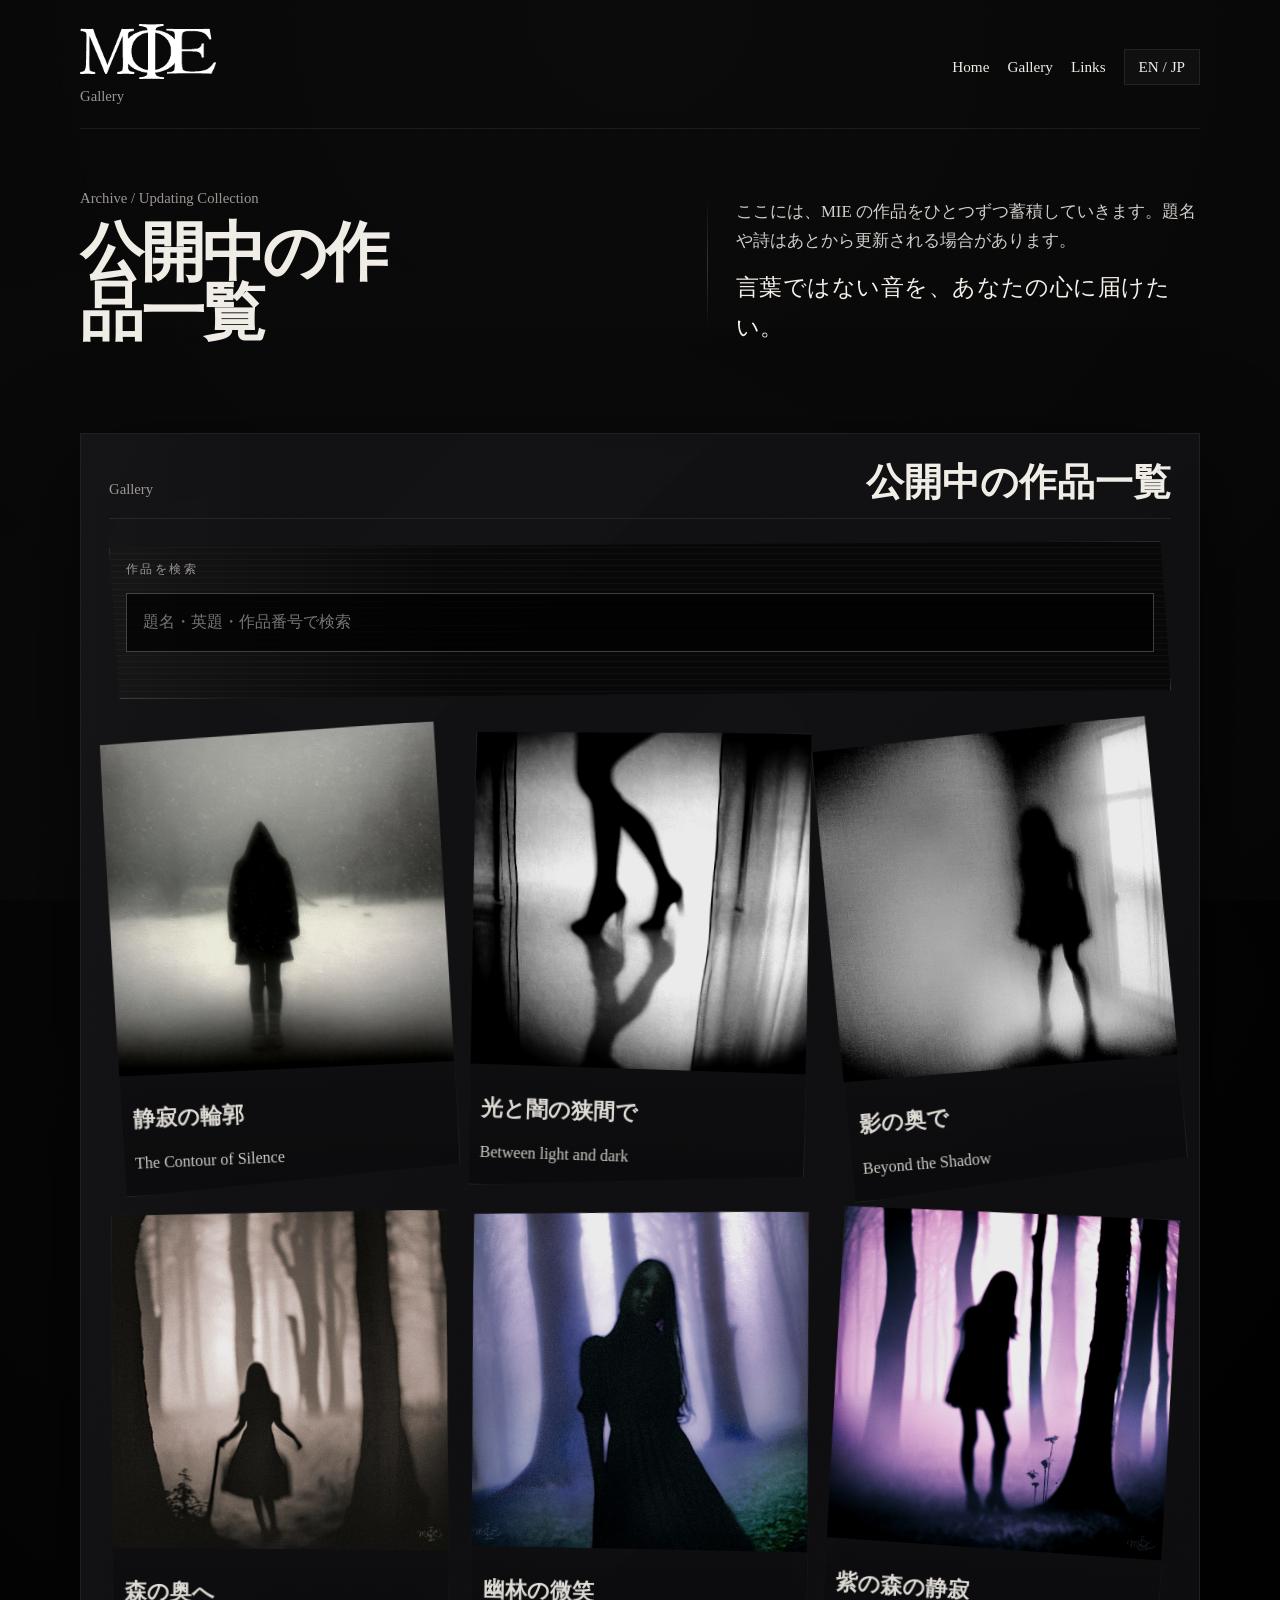
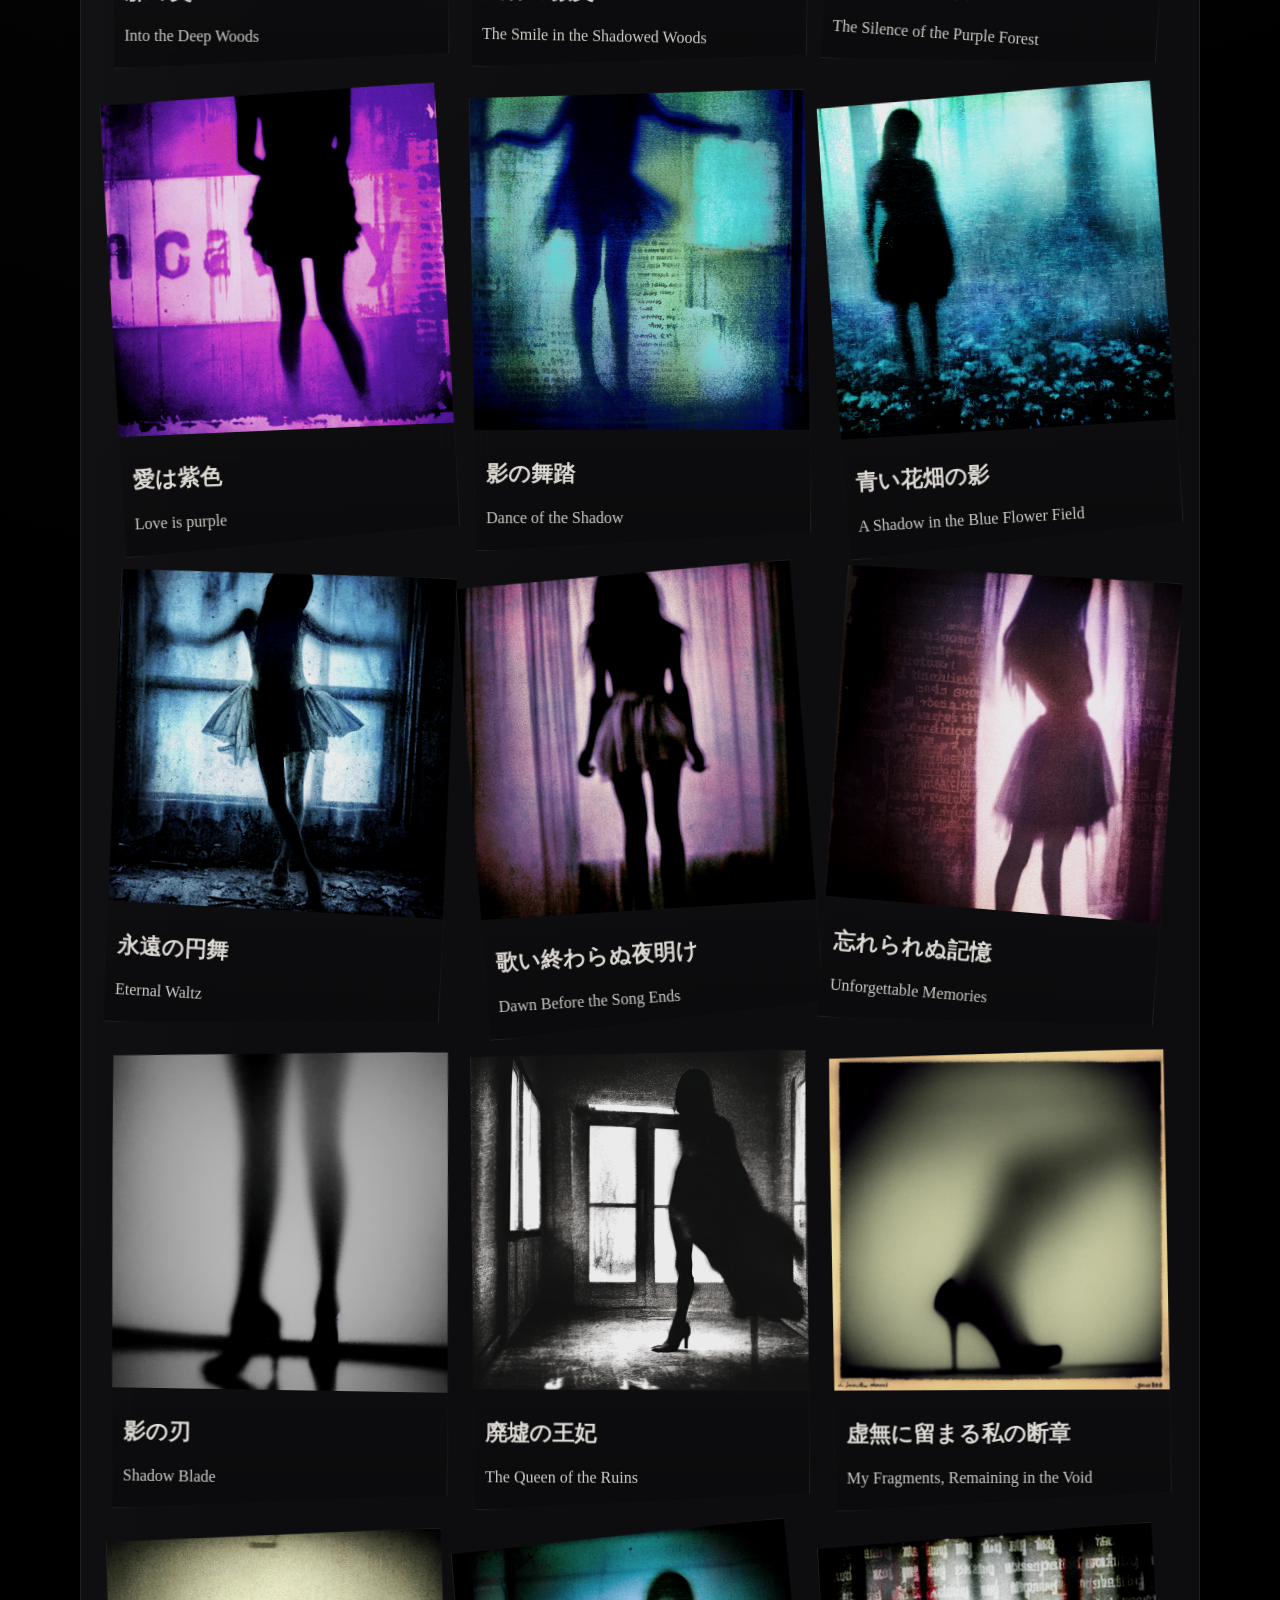
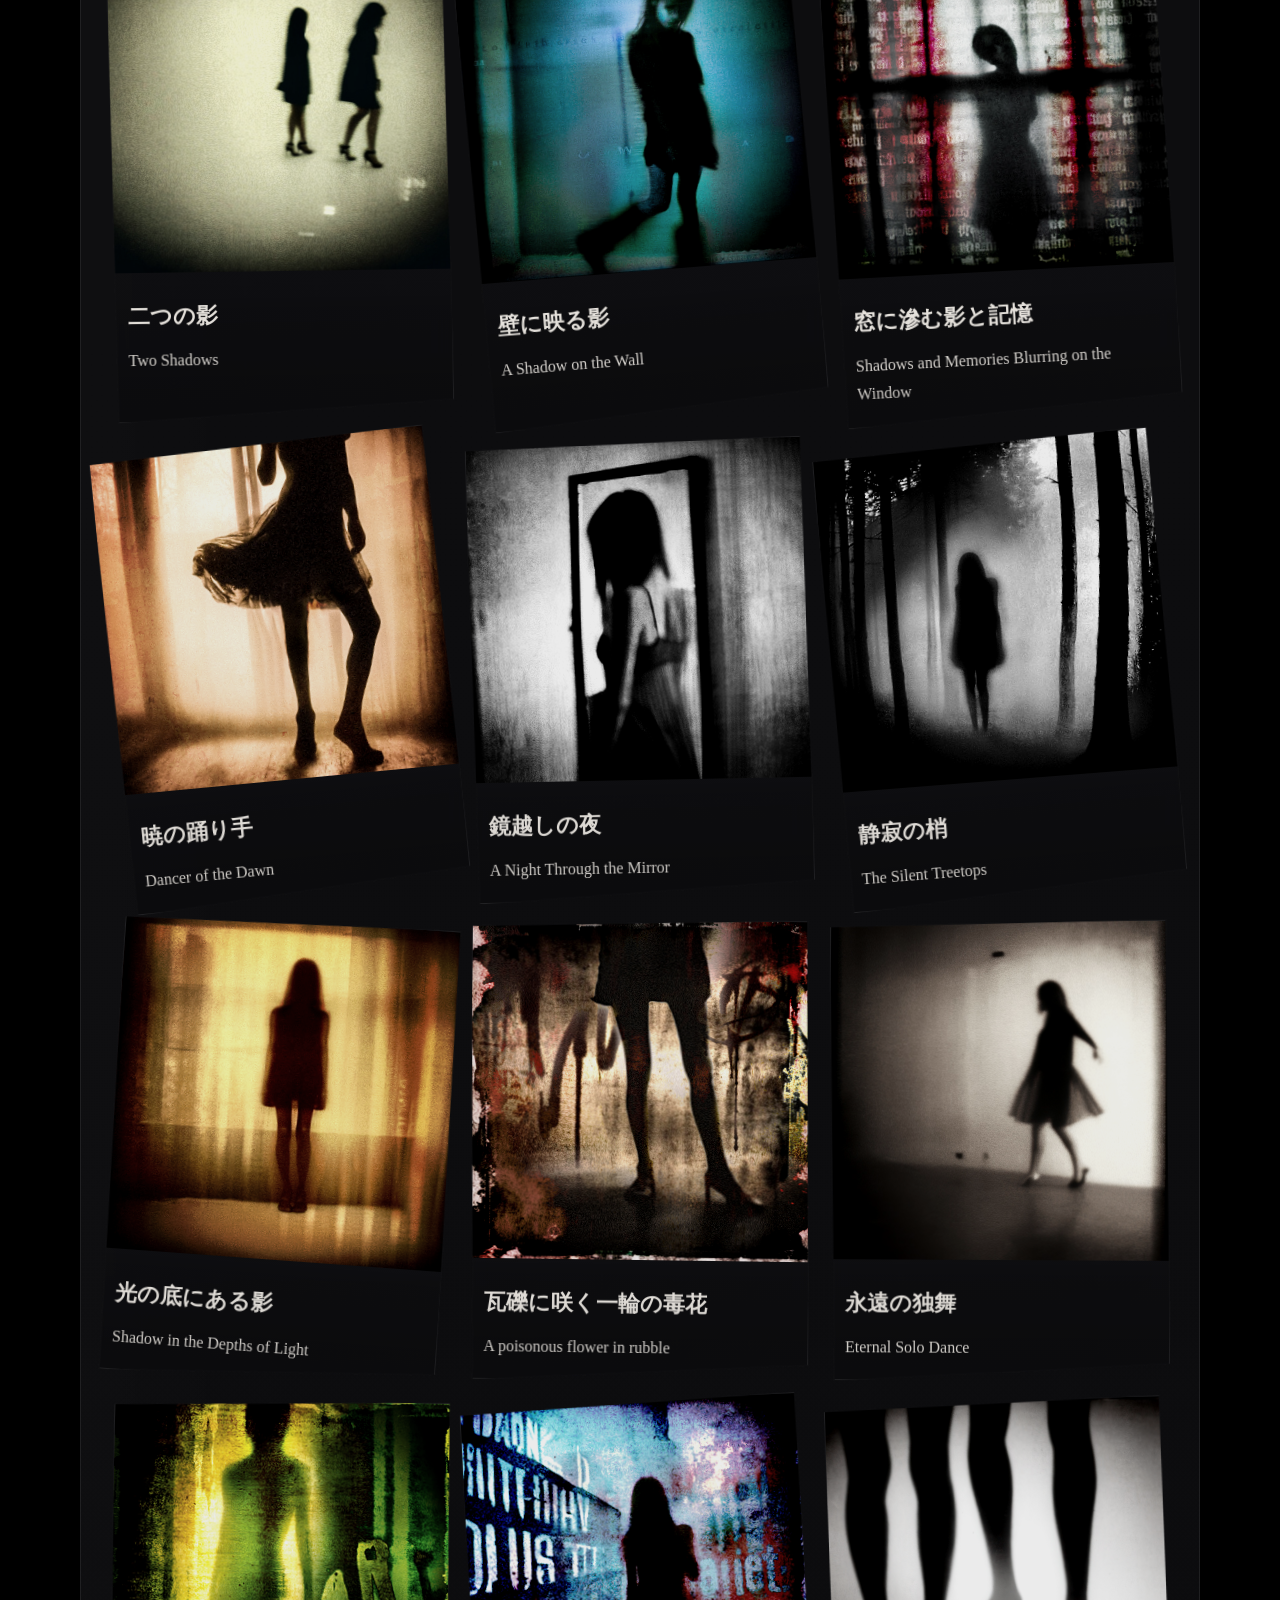
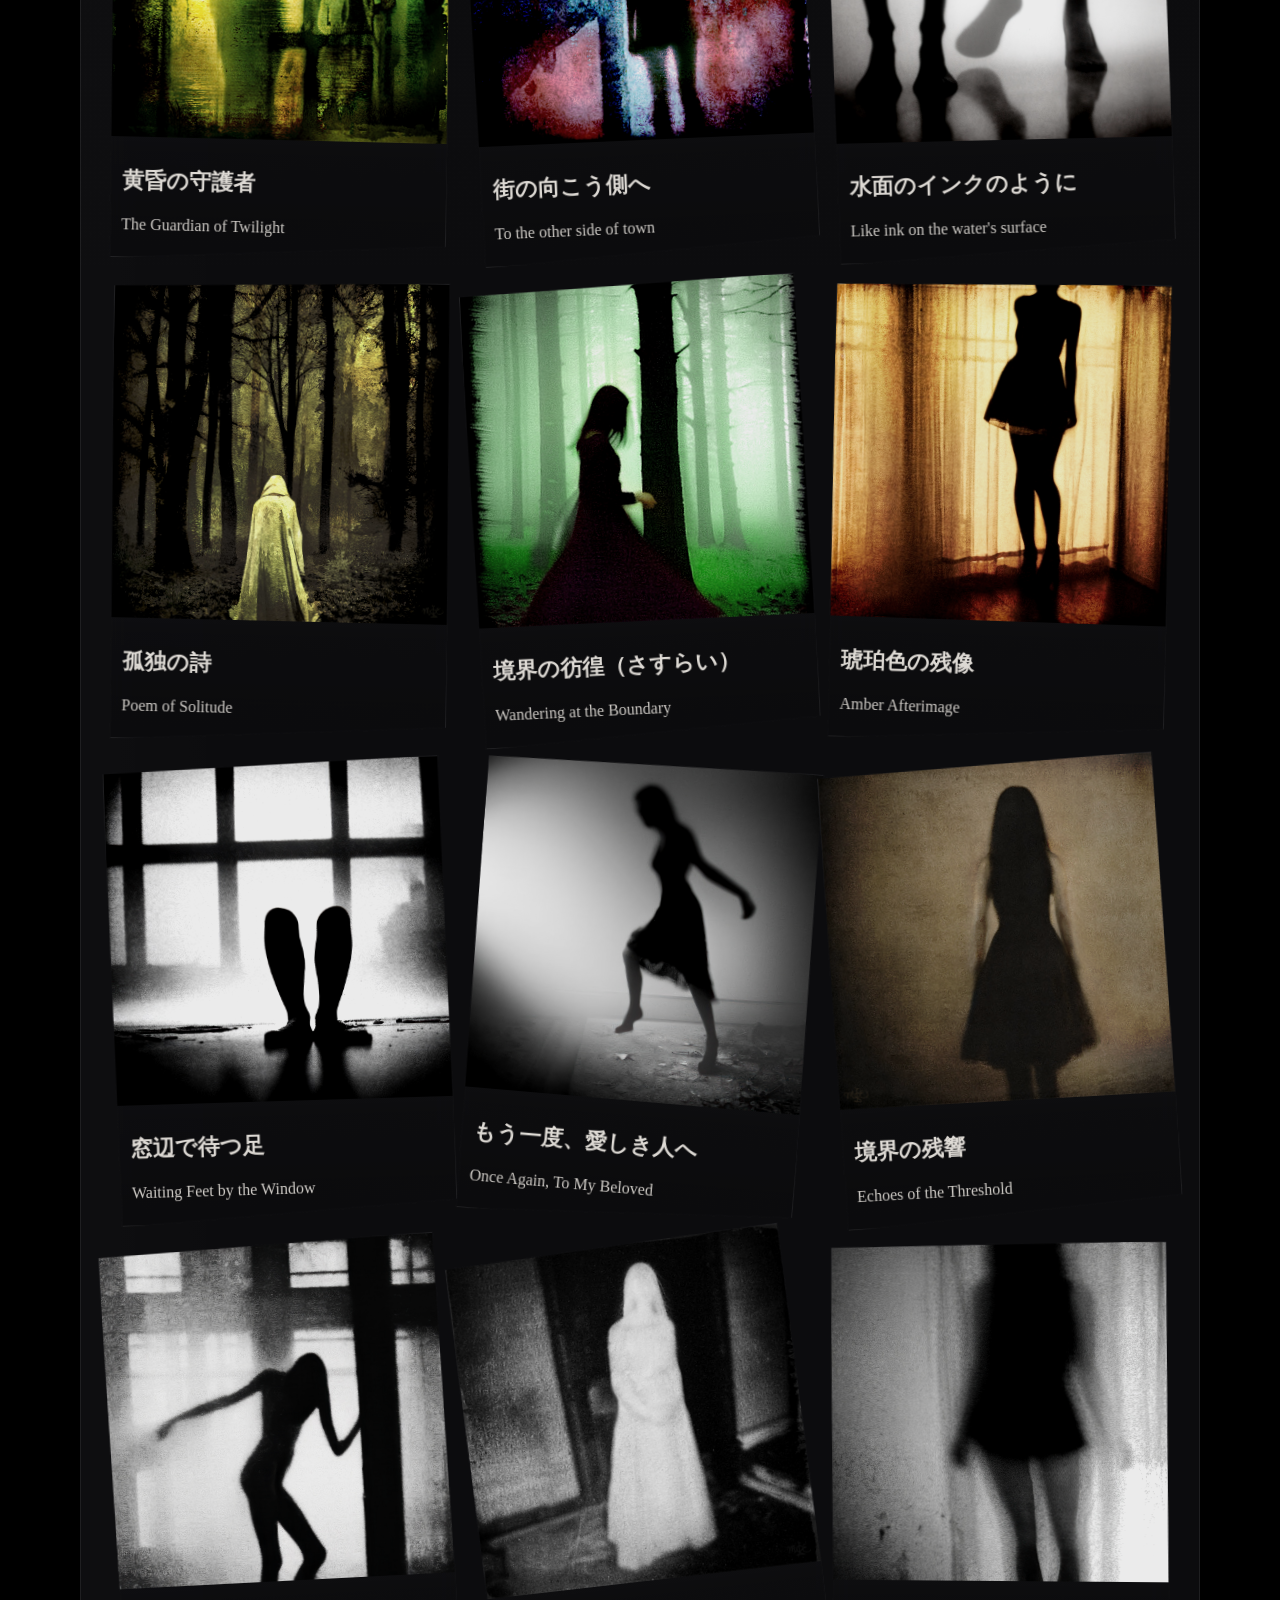
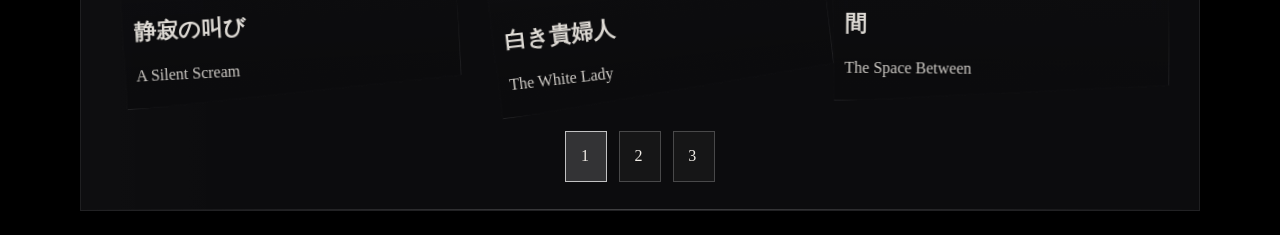
==== commit 59f65d76: "Add files via upload" ====
--- a/gallery.html
+++ b/gallery.html
@@ -1822,7 +1822,7 @@
             </div>
           </article>
           <article class="card">
-            <button class="gallery-thumb" type="button" data-full="assets/MIE_283_1024x1024_1703141187.jpg" data-alt="Mystique in Enigma #182" data-poem="彼女はかつて、この部屋で大切な人（恋人、あるいは家族）を待ち続けていた若い女性でした。しかし、何かの理由でその人を迎えに行く前に息を引き取ってしまったため、今でも「窓の向こう側」から彼らの生活を見守っています。
+            <button class="gallery-thumb" type="button" data-full="assets/MIE_283_1024x1024_1703141187.jpg" data-alt="Mystique in Enigma #283" data-poem="彼女はかつて、この部屋で大切な人（恋人、あるいは家族）を待ち続けていた若い女性でした。しかし、何かの理由でその人を迎えに行く前に息を引き取ってしまったため、今でも「窓の向こう側」から彼らの生活を見守っています。
 
 彼女にとって、この境界線は「記憶の中にある温もり」と「孤独な現世」をつなぐ橋です。完全にこちら側にいれば彼の体温を感じられず、完全にあちら側の世界へ行ってしまえば、今の風景を忘れてしまう。だからこそ、彼女はこの窓の向こう側で永遠に彷徨み続け、誰かがふとした瞬間に自分を見つけてくれるのを待っているのです。
 
@@ -1838,7 +1838,7 @@
 月影の中で、静かにあなたを見つめ続けること。
 
 それが私の、終わらない約束。">
-              <img src="assets/MIE_283_1024x1024_1703141187.jpg" alt="Mystique in Enigma #182" />
+              <img src="assets/MIE_283_1024x1024_1703141187.jpg" alt="Mystique in Enigma #283" />
             </button>
             <div class="card-body">
               <h3>境界の見守り人</h3>
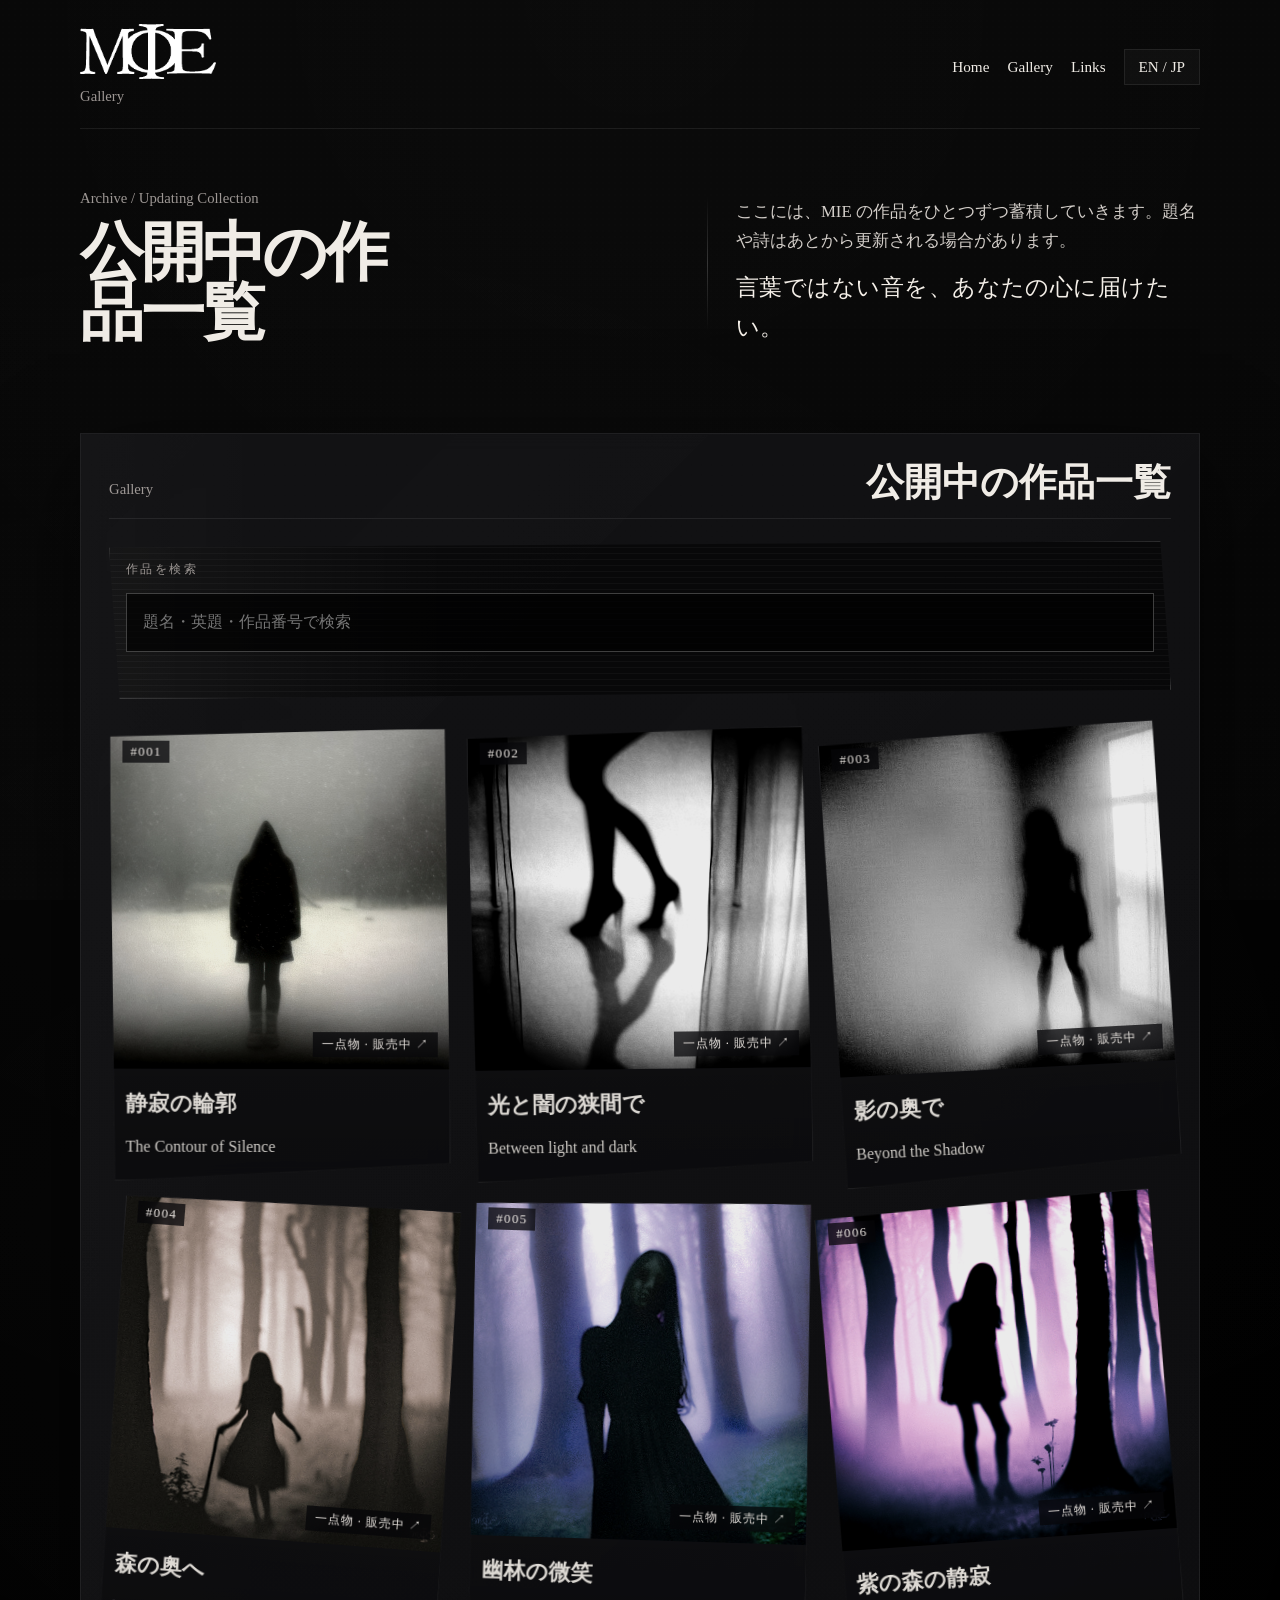
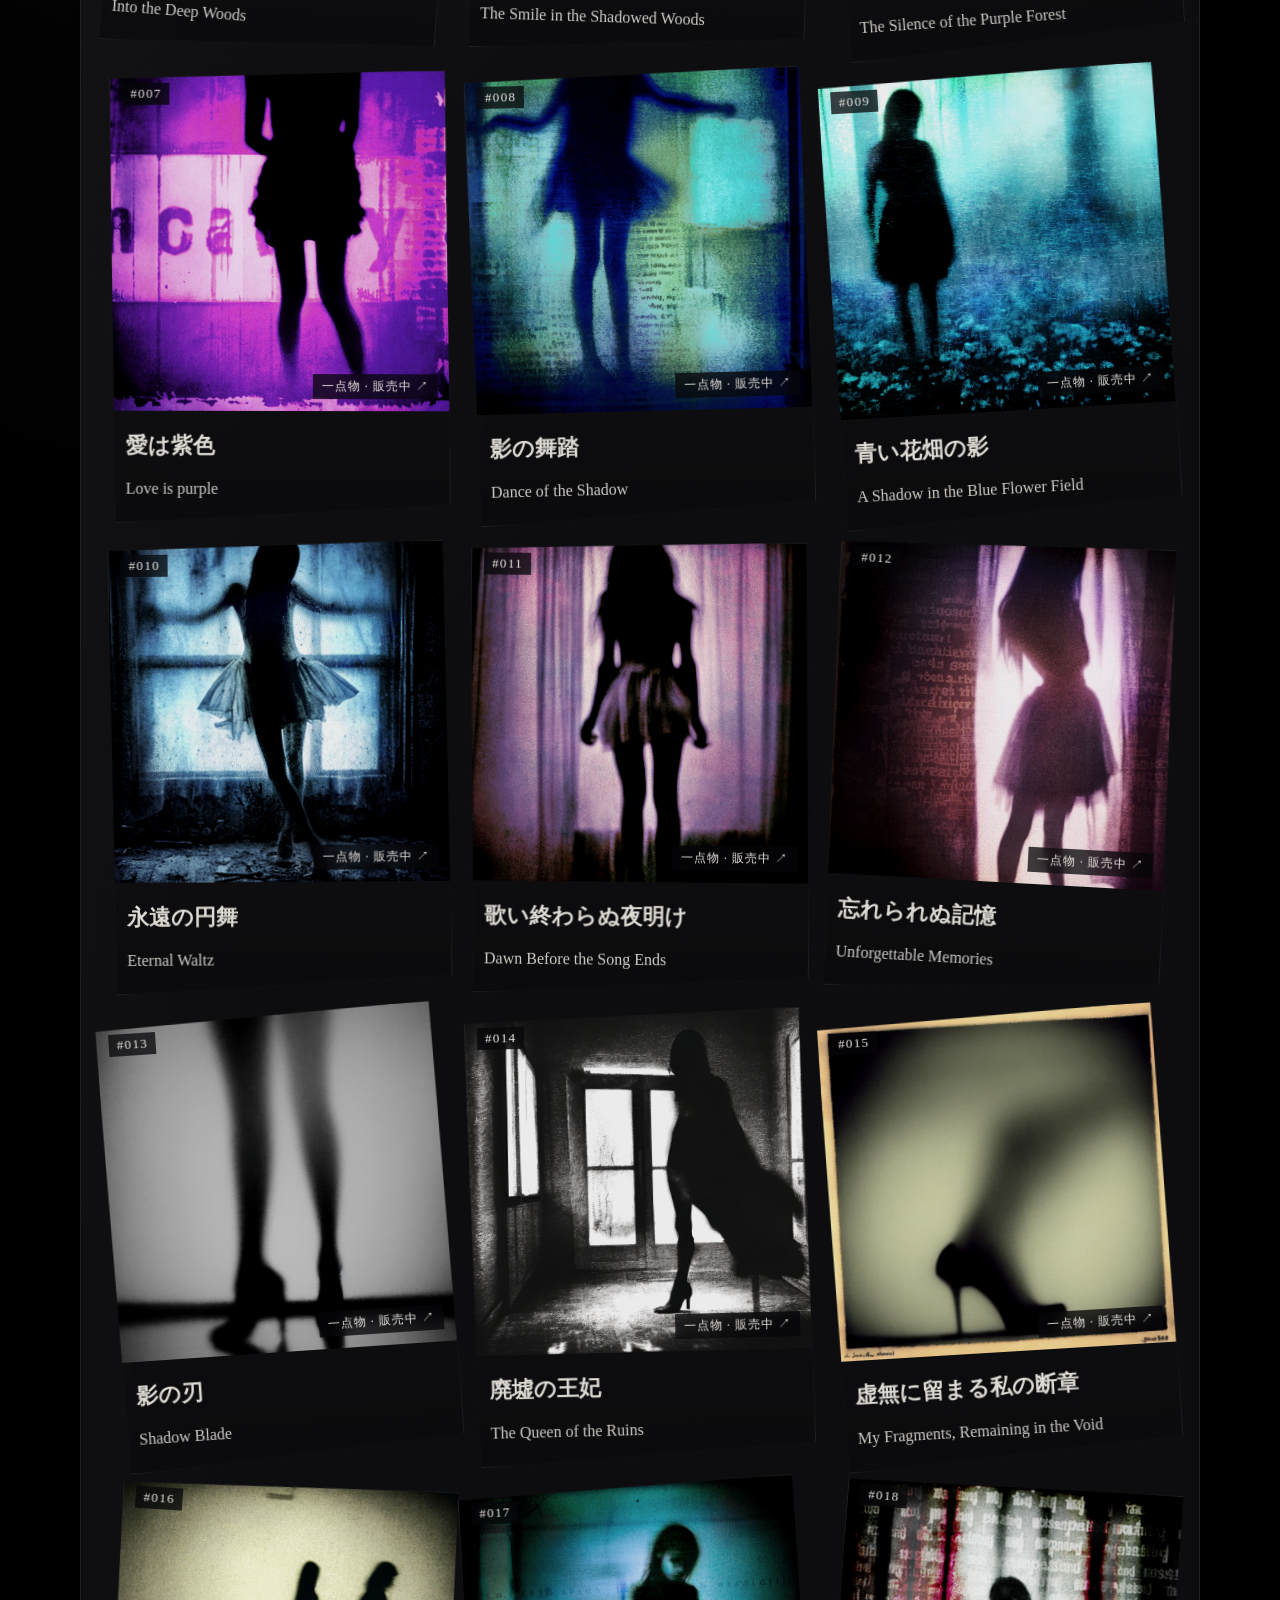
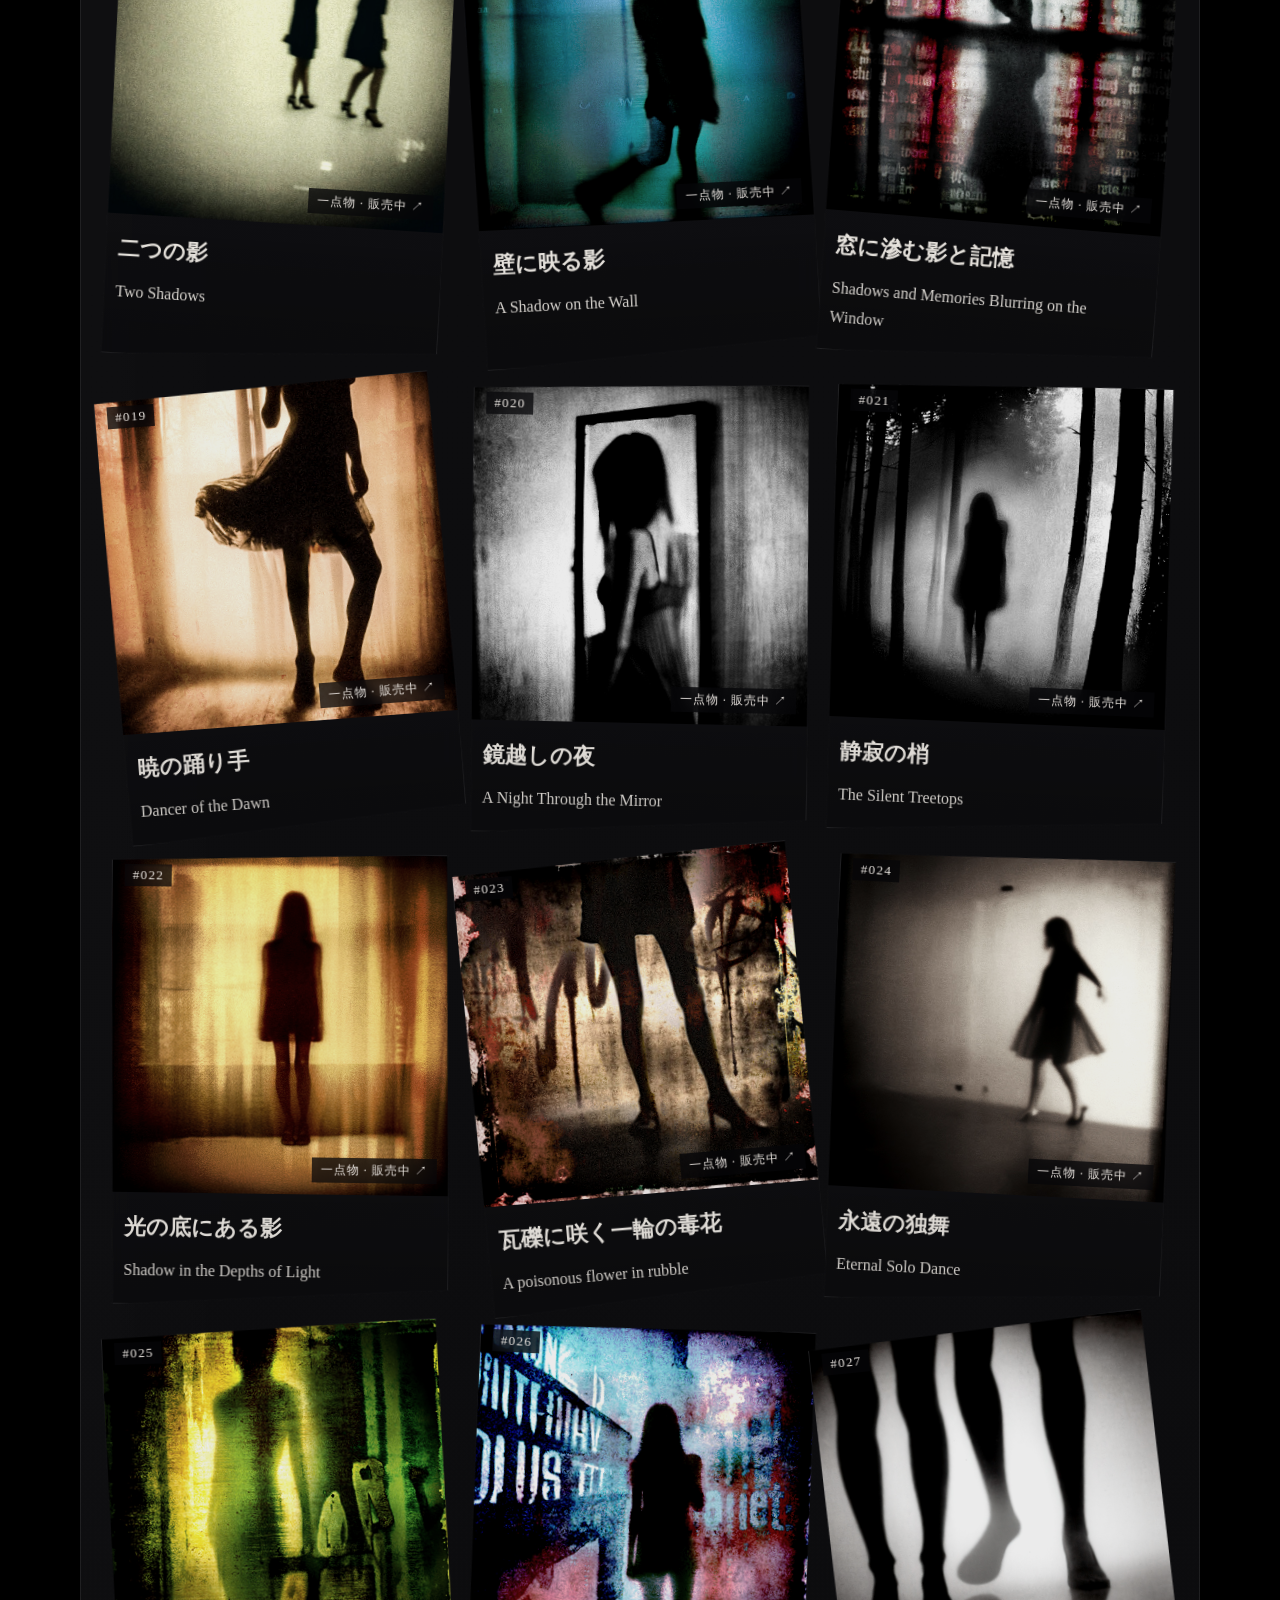
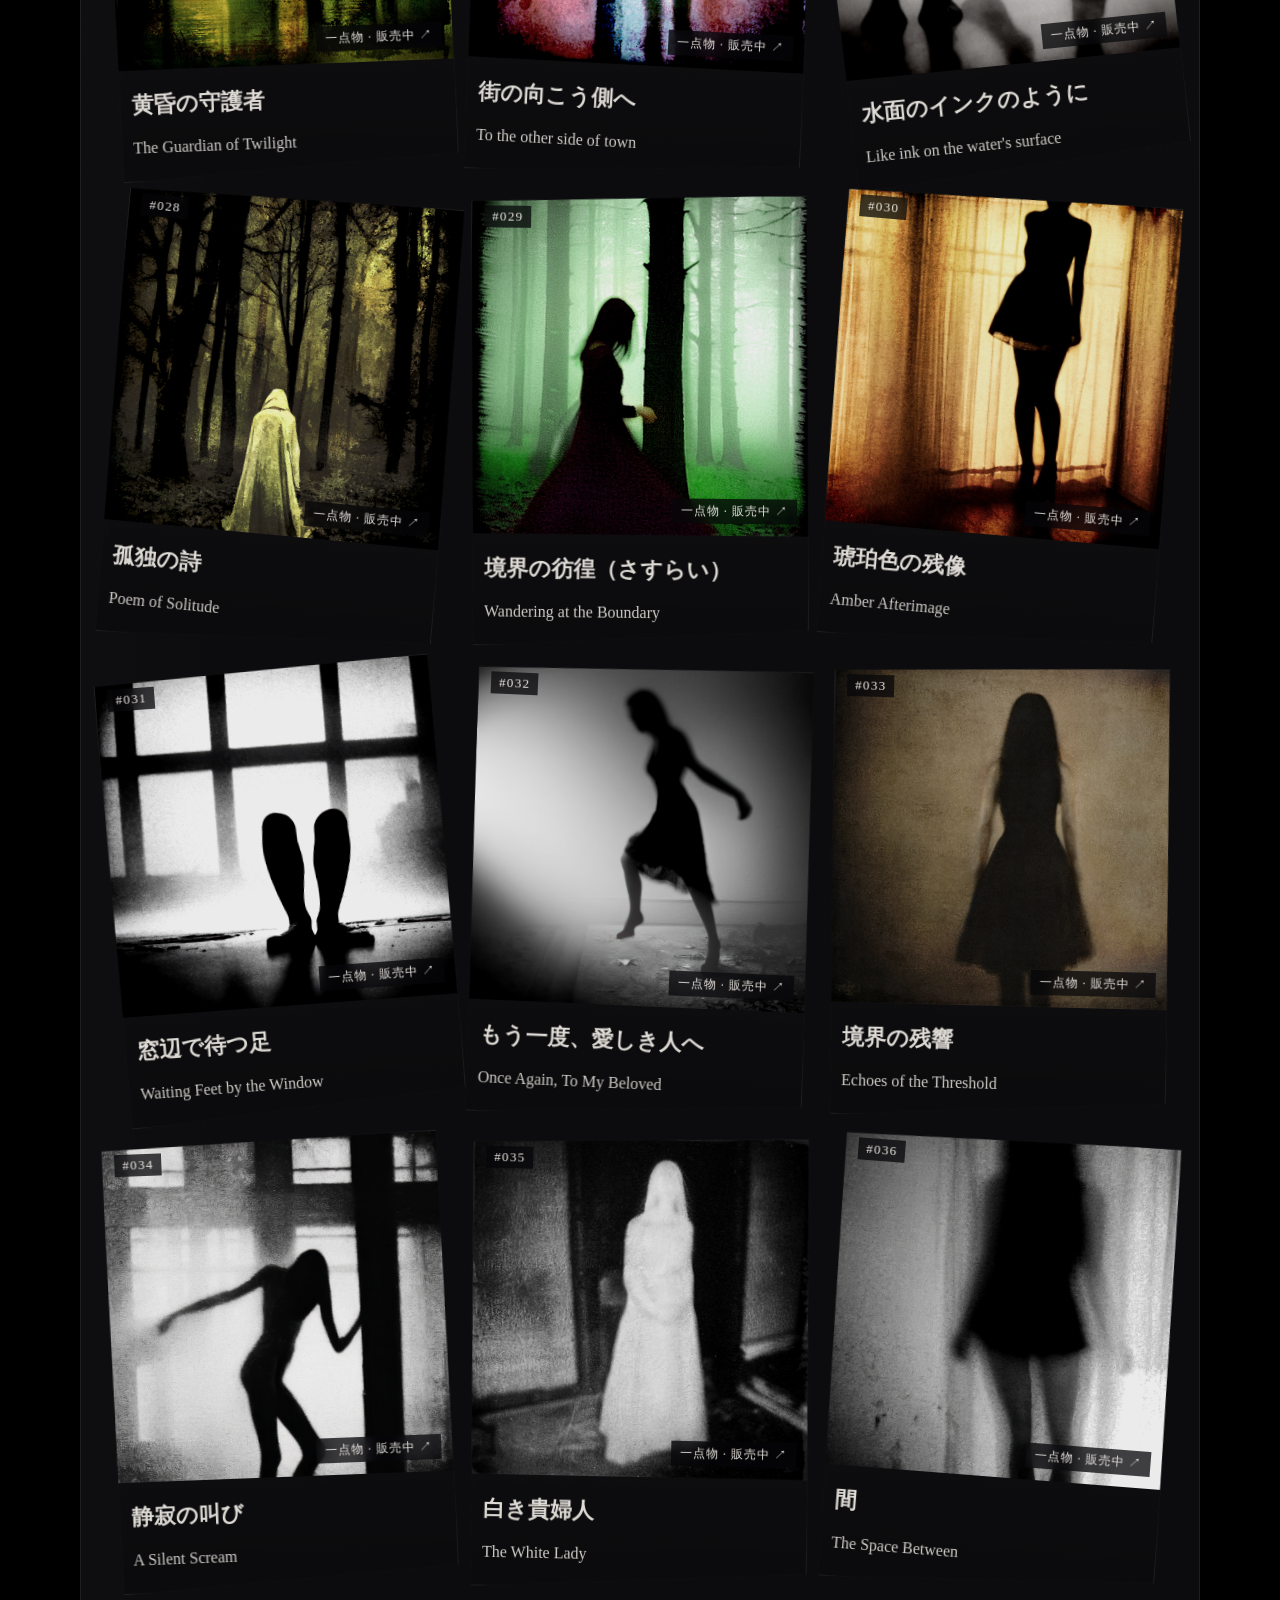
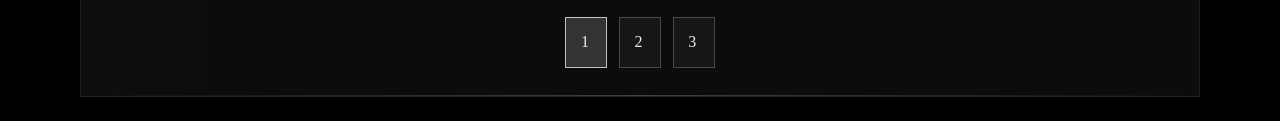
==== commit a8a59584: "Add files via upload" ====
--- a/gallery.html
+++ b/gallery.html
@@ -57,7 +57,7 @@
         </div>
         <div class="gallery-grid">
          <article class="gallery-card">
-            <button class="gallery-thumb" type="button" data-full="assets/MIE_001_1024x1024_1820002240.jpeg" data-alt="Mystique in Enigma #001" data-poem="雪が深く降り立つ場所
+            <button class="gallery-thumb" type="button" data-status="sale" data-store-url="https://gicleepod.com/ja/store/mie" data-full="assets/MIE_001_1024x1024_1820002240.jpeg" data-alt="Mystique in Enigma #001" data-poem="雪が深く降り立つ場所
 影がぽつんと佇む
 世界は静寂に包まれる
 孤独が形を成す
@@ -68,7 +68,7 @@
             <div class="gallery-body"><h3>静寂の輪郭</h3><p>The Contour of Silence</p></div>
           </article>
           <article class="gallery-card">
-            <button class="gallery-thumb" type="button" data-full="assets/MIE_002_1024x1024_0720133333.jpeg" data-alt="Mystique in Enigma #002" data-poem="月明かりに溶けた　舞い落ちる影  
+            <button class="gallery-thumb" type="button" data-status="sale" data-store-url="https://gicleepod.com/ja/store/mie" data-full="assets/MIE_002_1024x1024_0720133333.jpeg" data-alt="Mystique in Enigma #002" data-poem="月明かりに溶けた　舞い落ちる影  
 静寂を踏みしめて　もう一度　この場所へ  
 涙の痕は消えず　風に揺れる記憶  
 指先で触れたい　あの日の温もり  
@@ -82,7 +82,7 @@
             <div class="gallery-body"><h3>光と闇の狭間で</h3><p>Between light and dark</p></div>
           </article>
           <article class="gallery-card">
-            <button class="gallery-thumb" type="button" data-full="assets/MIE_003_512x512_0919668355.jpg" data-alt="Mystique in Enigma #003" data-poem="窓から光が差し込む  
+            <button class="gallery-thumb" type="button" data-status="sale" data-store-url="https://gicleepod.com/ja/store/mie" data-full="assets/MIE_003_512x512_0919668355.jpg" data-alt="Mystique in Enigma #003" data-poem="窓から光が差し込む  
 影は静寂の中にじっと佇む  
 その姿には名をつけることなどできない  
 かすかな鼓動だけが残り  
@@ -98,7 +98,7 @@
             <div class="gallery-body"><h3>影の奥で</h3><p>Beyond the Shadow</p></div>
           </article>
           <article class="gallery-card">
-            <button class="gallery-thumb" type="button" data-full="assets/MIE_004_1024x1024_1030512520.jpg" data-alt="Mystique in Enigma #004" data-poem="木々が静かに立ち並び  
+            <button class="gallery-thumb" type="button" data-status="sale" data-store-url="https://gicleepod.com/ja/store/mie" data-full="assets/MIE_004_1024x1024_1030512520.jpg" data-alt="Mystique in Enigma #004" data-poem="木々が静かに立ち並び  
 彼女は杖を握りしめ  
 影の道を進む  
 光は遠くで揺れる  
@@ -118,7 +118,7 @@
             <div class="gallery-body"><h3>森の奥へ</h3><p>Into the Deep Woods</p></div>
           </article>
           <article class="gallery-card">
-            <button class="gallery-thumb" type="button" data-full="assets/MIE_005_1024x1024_0064801276.jpg" data-alt="Mystique in Enigma #005" data-poem="彼女の瞳は無光の淵に沈み
+            <button class="gallery-thumb" type="button" data-status="sale" data-store-url="https://gicleepod.com/ja/store/mie" data-full="assets/MIE_005_1024x1024_0064801276.jpg" data-alt="Mystique in Enigma #005" data-poem="彼女の瞳は無光の淵に沈み
 黒く垂れ下がる髪の流れは
 死の静寂を編むように
 その軌跡を描く
@@ -156,7 +156,7 @@
             <div class="gallery-body"><h3>幽林の微笑</h3><p>The Smile in the Shadowed Woods</p></div>
           </article>
           <article class="gallery-card">
-            <button class="gallery-thumb" type="button" data-full="assets/MIE_006_1024x1024_2050330884.jpg" data-alt="Mystique in Enigma #006" data-poem="霧に包まれた木々の間で、  
+            <button class="gallery-thumb" type="button" data-status="sale" data-store-url="https://gicleepod.com/ja/store/mie" data-full="assets/MIE_006_1024x1024_2050330884.jpg" data-alt="Mystique in Enigma #006" data-poem="霧に包まれた木々の間で、  
 君はまだ歩み続ける。  
 光が君を照らすように、  
 あの世とこの世の境目を越えて。
@@ -172,7 +172,7 @@
             <div class="gallery-body"><h3>紫の森の静寂</h3><p>The Silence of the Purple Forest</p></div>
           </article>
     <article class="gallery-card">
-            <button class="gallery-thumb" type="button" data-full="assets/MIE_007_1024x1024_1442361428.jpg" data-alt="Mystique in Enigma #007" data-poem="愛は紫色で、永遠ではない
+            <button class="gallery-thumb" type="button" data-status="sale" data-store-url="https://gicleepod.com/ja/store/mie" data-full="assets/MIE_007_1024x1024_1442361428.jpg" data-alt="Mystique in Enigma #007" data-poem="愛は紫色で、永遠ではない
 誰も覚えていない昨日よりも
 誰かを忘れられる今日が美しい
 
@@ -185,7 +185,7 @@
             <div class="gallery-body"><h3>愛は紫色</h3><p>Love is purple</p></div>
           </article>
           <article class="gallery-card">
-            <button class="gallery-thumb" type="button" data-full="assets/MIE_008_1024x1024_1880213858.jpg" data-alt="Mystique in Enigma #008" data-poem="影が足元で踊り、霧がその輪郭を溶かす  
+            <button class="gallery-thumb" type="button" data-status="sale" data-store-url="https://gicleepod.com/ja/store/mie" data-full="assets/MIE_008_1024x1024_1880213858.jpg" data-alt="Mystique in Enigma #008" data-poem="影が足元で踊り、霧がその輪郭を溶かす  
 風の隙間から、記憶の欠片が舞い上がる  
 光は静かに消え、時間はその動きを止める  
 存在の果てで、魂は踊り続ける">
@@ -194,7 +194,7 @@
             <div class="gallery-body"><h3>影の舞踏</h3><p>Dance of the Shadow</p></div>
           </article>
           <article class="gallery-card">
-            <button class="gallery-thumb" type="button" data-full="assets/MIE_009_1024x1024_0396631392.jpg" data-alt="Mystique in Enigma #009" data-poem="私はここにいる。
+            <button class="gallery-thumb" type="button" data-status="sale" data-store-url="https://gicleepod.com/ja/store/mie" data-full="assets/MIE_009_1024x1024_0396631392.jpg" data-alt="Mystique in Enigma #009" data-poem="私はここにいる。
 髪が風に揺れているのに、
 私はまったく動けない。
 
@@ -213,7 +213,7 @@
             <div class="gallery-body"><h3>青い花畑の影</h3><p>A Shadow in the Blue Flower Field</p></div>
           </article>
           <article class="gallery-card">
-            <button class="gallery-thumb" type="button" data-full="assets/MIE_010_1024x1024_0757011796.jpg" data-alt="Mystique in Enigma #010" data-poem="静寂が降り積もる　崩れゆく壁の隙間から
+            <button class="gallery-thumb" type="button" data-status="sale" data-store-url="https://gicleepod.com/ja/store/mie" data-full="assets/MIE_010_1024x1024_0757011796.jpg" data-alt="Mystique in Enigma #010" data-poem="静寂が降り積もる　崩れゆく壁の隙間から
 銀色の吐息のような月光が　彼女を抱きしめる
 
 かつての喝采は　今はただの風のささやき
@@ -230,7 +230,7 @@
             <div class="gallery-body"><h3>永遠の円舞</h3><p>Eternal Waltz</p></div>
           </article>
           <article class="gallery-card">
-            <button class="gallery-thumb" type="button" data-full="assets/MIE_011_1024x1024_0104473286.jpg" data-alt="Mystique in Enigma #011" data-poem="彼女は、
+            <button class="gallery-thumb" type="button" data-status="sale" data-store-url="https://gicleepod.com/ja/store/mie" data-full="assets/MIE_011_1024x1024_0104473286.jpg" data-alt="Mystique in Enigma #011" data-poem="彼女は、
 この部屋の中で、
 影を生み出す存在だ。
 その背中には、
@@ -260,7 +260,7 @@
             <div class="gallery-body"><h3>歌い終わらぬ夜明け</h3><p>Dawn Before the Song Ends</p></div>
           </article>
           <article class="gallery-card">
-            <button class="gallery-thumb" type="button" data-full="assets/MIE_012_1024x1024_0411177461.jpg" data-alt="Mystique in Enigma #012" data-poem="カーテンを裂いたのは、君の影
+            <button class="gallery-thumb" type="button" data-status="sale" data-store-url="https://gicleepod.com/ja/store/mie" data-full="assets/MIE_012_1024x1024_0411177461.jpg" data-alt="Mystique in Enigma #012" data-poem="カーテンを裂いたのは、君の影
 白い光に染まるその姿は、
 もう生きた証ではない
 
@@ -290,7 +290,7 @@
             <div class="gallery-body"><h3>忘れられぬ記憶</h3><p>Unforgettable Memories</p></div>
           </article>
     <article class="gallery-card">
-            <button class="gallery-thumb" type="button" data-full="assets/MIE_013_1024x1024_1163112903.jpeg" data-alt="Mystique in Enigma #013" data-poem="影が床に残したのは、二つの刃
+            <button class="gallery-thumb" type="button" data-status="sale" data-store-url="https://gicleepod.com/ja/store/mie" data-full="assets/MIE_013_1024x1024_1163112903.jpeg" data-alt="Mystique in Enigma #013" data-poem="影が床に残したのは、二つの刃
 
 ハイヒールの尖りは、空からの呼びかけを刻む
 
@@ -324,7 +324,7 @@
             <div class="gallery-body"><h3>影の刃</h3><p>Shadow Blade</p></div>
           </article>
           <article class="gallery-card">
-            <button class="gallery-thumb" type="button" data-full="assets/MIE_014_1024x1024_1909452394.jpeg" data-alt="Mystique in Enigma #014" data-poem="窓の外には、もう誰もいない。
+            <button class="gallery-thumb" type="button" data-status="sale" data-store-url="https://gicleepod.com/ja/store/mie" data-full="assets/MIE_014_1024x1024_1909452394.jpeg" data-alt="Mystique in Enigma #014" data-poem="窓の外には、もう誰もいない。
 雨滴が滴るガラスを通り抜け、
 その音だけに耳を傾けて歩いた。
 
@@ -345,7 +345,7 @@
             <div class="gallery-body"><h3>廃墟の王妃</h3><p>The Queen of the Ruins</p></div>
           </article>
           <article class="gallery-card">
-            <button class="gallery-thumb" type="button" data-full="assets/MIE_015_1024x1024_1499827200.jpeg" data-alt="Mystique in Enigma #015" data-poem="膝の上は、風に消えた
+            <button class="gallery-thumb" type="button" data-status="sale" data-store-url="https://gicleepod.com/ja/store/mie" data-full="assets/MIE_015_1024x1024_1499827200.jpeg" data-alt="Mystique in Enigma #015" data-poem="膝の上は、風に消えた
 影のように、記憶より先に消えた
 私の欠けた半身は、
 まだハイヒールを履いて歩き続ける
@@ -359,7 +359,7 @@
             <div class="gallery-body"><h3>虚無に留まる私の断章</h3><p>My Fragments, Remaining in the Void</p></div>
           </article>
           <article class="gallery-card">
-            <button class="gallery-thumb" type="button" data-full="assets/MIE_016_1024x1024_0686707638.jpg" data-alt="Mystique in Enigma #016" data-poem="二つの影が  
+            <button class="gallery-thumb" type="button" data-status="sale" data-store-url="https://gicleepod.com/ja/store/mie" data-full="assets/MIE_016_1024x1024_0686707638.jpg" data-alt="Mystique in Enigma #016" data-poem="二つの影が  
 静かに歩いている。  
 足元から立ち上がる、  
 小さな光。  
@@ -372,7 +372,7 @@
             <div class="gallery-body"><h3>二つの影</h3><p>Two Shadows</p></div>
           </article>
           <article class="gallery-card">
-            <button class="gallery-thumb" type="button" data-full="assets/MIE_017_1024x1024_0115236886.jpg" data-alt="Mystique in Enigma #017" data-poem="青く光る壁に映る影が
+            <button class="gallery-thumb" type="button" data-status="sale" data-store-url="https://gicleepod.com/ja/store/mie" data-full="assets/MIE_017_1024x1024_0115236886.jpg" data-alt="Mystique in Enigma #017" data-poem="青く光る壁に映る影が
 静かに歩き続ける
 
 世界の終わりと始まりの境目を
@@ -396,7 +396,7 @@
             <div class="gallery-body"><h3>壁に映る影</h3><p>A Shadow on the Wall</p></div>
           </article>
           <article class="gallery-card">
-            <button class="gallery-thumb" type="button" data-full="assets/MIE_018_1024x1024_1722122469.jpg" data-alt="Mystique in Enigma #018" data-poem="幽かな窓に滲む影の女、
+            <button class="gallery-thumb" type="button" data-status="sale" data-store-url="https://gicleepod.com/ja/store/mie" data-full="assets/MIE_018_1024x1024_1722122469.jpg" data-alt="Mystique in Enigma #018" data-poem="幽かな窓に滲む影の女、
 首を捻りたてて私を眺め
 その瞳が空へと裂いた刹那、
 記憶の文字が血のように舞い上がる
@@ -416,7 +416,7 @@
             <div class="gallery-body"><h3>窓に滲む影と記憶</h3><p>Shadows and Memories Blurring on the Window</p></div>
           </article>
     <article class="gallery-card">
-            <button class="gallery-thumb" type="button" data-full="assets/MIE_019_1024x1024_1048371316.jpg" data-alt="Mystique in Enigma #019" data-poem="消えた笑顔を
+            <button class="gallery-thumb" type="button" data-status="sale" data-store-url="https://gicleepod.com/ja/store/mie" data-full="assets/MIE_019_1024x1024_1048371316.jpg" data-alt="Mystique in Enigma #019" data-poem="消えた笑顔を
 風のように舞い上げながら
 あなたは踊る。
 
@@ -436,7 +436,7 @@
             <div class="gallery-body"><h3>暁の踊り手</h3><p>Dancer of the Dawn</p></div>
           </article>
           <article class="gallery-card">
-            <button class="gallery-thumb" type="button" data-full="assets/MIE_020_1024x1024_0196291444.jpg" data-alt="Mystique in Enigma #020" data-poem="暗い廊下の端に、
+            <button class="gallery-thumb" type="button" data-status="sale" data-store-url="https://gicleepod.com/ja/store/mie" data-full="assets/MIE_020_1024x1024_0196291444.jpg" data-alt="Mystique in Enigma #020" data-poem="暗い廊下の端に、
 一枚の鏡が静かに佇む。
 その中には、
 君の影が歪んで立っている。
@@ -473,7 +473,7 @@
             <div class="gallery-body"><h3>鏡越しの夜</h3><p>A Night Through the Mirror</p></div>
           </article>
           <article class="gallery-card">
-            <button class="gallery-thumb" type="button" data-full="assets/MIE_021_1024x1024_1144968502.jpg" data-alt="Mystique in Enigma #021" data-poem="彼女は思い出が残り続けた場所で
+            <button class="gallery-thumb" type="button" data-status="sale" data-store-url="https://gicleepod.com/ja/store/mie" data-full="assets/MIE_021_1024x1024_1144968502.jpg" data-alt="Mystique in Enigma #021" data-poem="彼女は思い出が残り続けた場所で
 声をかけられぬまま時間を過ごす
 
 消えた季節は、胸の奥で眠る
@@ -488,7 +488,7 @@
             <div class="gallery-body"><h3>静寂の梢</h3><p>The Silent Treetops</p></div>
           </article>
           <article class="gallery-card">
-            <button class="gallery-thumb" type="button" data-full="assets/MIE_022_1024x1024_0067213901.jpg" data-alt="Mystique in Enigma #022" data-poem="指先が触れた瞬間に
+            <button class="gallery-thumb" type="button" data-status="sale" data-store-url="https://gicleepod.com/ja/store/mie" data-full="assets/MIE_022_1024x1024_0067213901.jpg" data-alt="Mystique in Enigma #022" data-poem="指先が触れた瞬間に
 砂のように崩れていく
 
 カーテンの隙間から
@@ -514,7 +514,7 @@
             <div class="gallery-body"><h3>光の底にある影</h3><p>Shadow in the Depths of Light</p></div>
           </article>
           <article class="gallery-card">
-            <button class="gallery-thumb" type="button" data-full="assets/MIE_023_1024x1024_0181448238.jpg" data-alt="Mystique in Enigma #023" data-poem="瓦礫の肺胞に吸い込まれるのは
+            <button class="gallery-thumb" type="button" data-status="sale" data-store-url="https://gicleepod.com/ja/store/mie" data-full="assets/MIE_023_1024x1024_0181448238.jpg" data-alt="Mystique in Enigma #023" data-poem="瓦礫の肺胞に吸い込まれるのは
 煤けた呼吸か、それとも絶望の残滓か。
 
 コンクリートの肋骨が露出し
@@ -547,7 +547,7 @@
             <div class="gallery-body"><h3>瓦礫に咲く一輪の毒花</h3><p>A poisonous flower in rubble</p></div>
           </article>
           <article class="gallery-card">
-            <button class="gallery-thumb" type="button" data-full="assets/MIE_024_1024x1024_1954995613.jpeg" data-alt="Mystique in Enigma #024" data-poem="その魂は、
+            <button class="gallery-thumb" type="button" data-status="sale" data-store-url="https://gicleepod.com/ja/store/mie" data-full="assets/MIE_024_1024x1024_1954995613.jpeg" data-alt="Mystique in Enigma #024" data-poem="その魂は、
 あちら側へ渡るための「鍵」を失くしてしまったのか、
 あるいは
 この世に置き忘れた「悦び」を追い続けているのか
@@ -573,7 +573,7 @@
             <div class="gallery-body"><h3>永遠の独舞</h3><p>Eternal Solo Dance</p></div>
           </article>
 		    <article class="gallery-card">
-            <button class="gallery-thumb" type="button" data-full="assets/MIE_025_1024x1024_0916914579.jpg" data-alt="Mystique in Enigma #025" data-poem="黄昏の領域、それは生と死の縫合線。
+            <button class="gallery-thumb" type="button" data-status="sale" data-store-url="https://gicleepod.com/ja/store/mie" data-full="assets/MIE_025_1024x1024_0916914579.jpg" data-alt="Mystique in Enigma #025" data-poem="黄昏の領域、それは生と死の縫合線。
 光の残滓と深淵の毒液が混ざり合う、形なき均衡の揺籃。
 
 顔を持たぬ守護者は、個としての自我を削ぎ落とし、ただの「境界」へと昇華する。
@@ -595,7 +595,7 @@
             <div class="gallery-body"><h3>黄昏の守護者</h3><p>The Guardian of Twilight</p></div>
           </article>
 		    <article class="gallery-card">
-            <button class="gallery-thumb" type="button" data-full="assets/MIE_026_1024x1024_0916859250.jpg" data-alt="Mystique in Enigma #026" data-poem="今も君は、この街を歩いている
+            <button class="gallery-thumb" type="button" data-status="sale" data-store-url="https://gicleepod.com/ja/store/mie" data-full="assets/MIE_026_1024x1024_0916859250.jpg" data-alt="Mystique in Enigma #026" data-poem="今も君は、この街を歩いている
 極彩色の看板と、行き交う人波のなか
 誰にも気づかれぬまま、柔らかな微笑みを湛えて
 
@@ -617,7 +617,7 @@
             <div class="gallery-body"><h3>街の向こう側へ</h3><p>To the other side of town</p></div>
           </article>
 		    <article class="gallery-card">
-            <button class="gallery-thumb" type="button" data-full="assets/MIE_027_1024x1024_1513712856.jpeg" data-alt="Mystique in Enigma #027" data-poem="二人のステップは、
+            <button class="gallery-thumb" type="button" data-status="sale" data-store-url="https://gicleepod.com/ja/store/mie" data-full="assets/MIE_027_1024x1024_1513712856.jpeg" data-alt="Mystique in Enigma #027" data-poem="二人のステップは、
 水面に広がるインクのように溶け合い、  
 誰の目にも留まることなく、
 それでも完璧なリズムで揺れている。">
@@ -626,7 +626,7 @@
             <div class="gallery-body"><h3>水面のインクのように</h3><p>Like ink on the water's surface</p></div>
           </article>
 		    <article class="gallery-card">
-            <button class="gallery-thumb" type="button" data-full="assets/MIE_028_1024x1024_0156097163.jpg" data-alt="Mystique in Enigma #028" data-poem="霧をまとって、
+            <button class="gallery-thumb" type="button" data-status="sale" data-store-url="https://gicleepod.com/ja/store/mie" data-full="assets/MIE_028_1024x1024_0156097163.jpg" data-alt="Mystique in Enigma #028" data-poem="霧をまとって、
 沈黙の森へと 歩み出す。
 朽ちた木が 記憶の柱に、
 届かないのは 誰の声か、
@@ -638,7 +638,7 @@
             <div class="gallery-body"><h3>孤独の詩</h3><p>Poem of Solitude</p></div>
           </article>
 		   <article class="gallery-card">
-            <button class="gallery-thumb" type="button" data-full="assets/MIE_029_1024x1024_1534465616.jpg" data-alt="Mystique in Enigma #029" data-poem="翠（みどり）の吐息が　肌を撫でる
+            <button class="gallery-thumb" type="button" data-status="sale" data-store-url="https://gicleepod.com/ja/store/mie" data-full="assets/MIE_029_1024x1024_1534465616.jpg" data-alt="Mystique in Enigma #029" data-poem="翠（みどり）の吐息が　肌を撫でる
 時を止めた　緑の揺り籠
 私はここで　名前を捨て
 ただ　森の一部として生きている
@@ -660,7 +660,7 @@
             <div class="gallery-body"><h3>境界の彷徨（さすらい）</h3><p>Wandering at the Boundary</p></div>
           </article>
 		     <article class="gallery-card">
-            <button class="gallery-thumb" type="button" data-full="assets/MIE_030_1024x1024_0916004677.jpg" data-alt="Mystique in Enigma #030" data-poem="指先でなぞった あの日の温度を覚えている
+            <button class="gallery-thumb" type="button" data-status="sale" data-store-url="https://gicleepod.com/ja/store/mie" data-full="assets/MIE_030_1024x1024_0916004677.jpg" data-alt="Mystique in Enigma #030" data-poem="指先でなぞった あの日の温度を覚えている
 
 窓を揺らすのは 風のせいか、私の溜息か
 
@@ -676,7 +676,7 @@
             <div class="gallery-body"><h3>琥珀色の残像</h3><p>Amber Afterimage</p></div>
           </article>
 		     <article class="gallery-card">
-            <button class="gallery-thumb" type="button" data-full="assets/MIE_031_1024x1024_1871323097.jpeg" data-alt="Mystique in Enigma #031" data-poem="窓の格子は、あちら側とこちら側を分かつ檻か。
+            <button class="gallery-thumb" type="button" data-status="sale" data-store-url="https://gicleepod.com/ja/store/mie" data-full="assets/MIE_031_1024x1024_1871323097.jpeg" data-alt="Mystique in Enigma #031" data-poem="窓の格子は、あちら側とこちら側を分かつ檻か。
 白く濁る光の向こうに、私は立ち尽くしている。
 
 かつて、この場所に温かな体があったことを覚えている。
@@ -699,7 +699,7 @@
             <div class="gallery-body"><h3>窓辺で待つ足</h3><p>Waiting Feet by the Window</p></div>
           </article>
 		     <article class="gallery-card">
-            <button class="gallery-thumb" type="button" data-full="assets/MIE_032_1024x1024_0138247592.jpeg" data-alt="Mystique in Enigma #032" data-poem="君は霧の中、独りで踊る。
+            <button class="gallery-thumb" type="button" data-status="sale" data-store-url="https://gicleepod.com/ja/store/mie" data-full="assets/MIE_032_1024x1024_0138247592.jpeg" data-alt="Mystique in Enigma #032" data-poem="君は霧の中、独りで踊る。
 黒きドレスは風に翻る、
 足元から立ち上がる影は、
 すでにこの世界では動かない。
@@ -730,7 +730,7 @@
             <div class="gallery-body"><h3>もう一度、愛しき人へ</h3><p>Once Again, To My Beloved</p></div>
           </article>
 		  		     <article class="gallery-card">
-            <button class="gallery-thumb" type="button" data-full="assets/MIE_033_1024x1024_0901635361.jpg" data-alt="Mystique in Enigma #033" data-poem="壁に溶ける影の輪郭
+            <button class="gallery-thumb" type="button" data-status="sale" data-store-url="https://gicleepod.com/ja/store/mie" data-full="assets/MIE_033_1024x1024_0901635361.jpg" data-alt="Mystique in Enigma #033" data-poem="壁に溶ける影の輪郭
 凍てつく静寂が衣を纏い
 彼女は時を止めたまま佇む
 指先が触れるのは、遠い日の残り香
@@ -744,7 +744,7 @@
             <div class="gallery-body"><h3>境界の残響</h3><p>Echoes of the Threshold</p></div>
           </article>
 		     <article class="gallery-card">
-            <button class="gallery-thumb" type="button" data-full="assets/MIE_034_1024x1024_0695667309.jpeg" data-alt="Mystique in Enigma #034" data-poem="私は闇と光の隙間から這い出る
+            <button class="gallery-thumb" type="button" data-status="sale" data-store-url="https://gicleepod.com/ja/store/mie" data-full="assets/MIE_034_1024x1024_0695667309.jpeg" data-alt="Mystique in Enigma #034" data-poem="私は闇と光の隙間から這い出る
 風のように軽やかに。  
 
 私を気づく人よ
@@ -760,7 +760,7 @@
             <div class="gallery-body"><h3>静寂の叫び</h3><p>A Silent Scream</p></div>
           </article>
 		     <article class="gallery-card">
-            <button class="gallery-thumb" type="button" data-full="assets/MIE_035_1024x1024_0530906619.jpg" data-alt="Mystique in Enigma #035" data-poem="剥落する壁の隙間に
+            <button class="gallery-thumb" type="button" data-status="sale" data-store-url="https://gicleepod.com/ja/store/mie" data-full="assets/MIE_035_1024x1024_0530906619.jpg" data-alt="Mystique in Enigma #035" data-poem="剥落する壁の隙間に
 祈りを編み込み
 過ぎ去りし光を
 白く抱きしめる
@@ -782,7 +782,7 @@
             <div class="gallery-body"><h3>白き貴婦人</h3><p>The White Lady</p></div>
           </article>
 		     <article class="gallery-card">
-            <button class="gallery-thumb" type="button" data-full="assets/MIE_036_1024x1024_1718009612.jpeg" data-alt="Mystique in Enigma #036" data-poem="
+            <button class="gallery-thumb" type="button" data-status="sale" data-store-url="https://gicleepod.com/ja/store/mie" data-full="assets/MIE_036_1024x1024_1718009612.jpeg" data-alt="Mystique in Enigma #036" data-poem="
 薄明の衣を纏い、
 私はただそこに立つ影
 
@@ -814,7 +814,7 @@
             <div class="gallery-body"><h3>間</h3><p>The Space Between</p></div>
           </article>
     <article class="card">
-            <button class="gallery-thumb" type="button" data-full="assets/MIE_037_1024x1024_1548773560.jpg" data-alt="Mystique in Enigma #037" data-poem="オレンジ色に溶ける夕焼けの中に、  
+            <button class="gallery-thumb" type="button" data-status="sale" data-store-url="https://gicleepod.com/ja/store/mie" data-full="assets/MIE_037_1024x1024_1548773560.jpg" data-alt="Mystique in Enigma #037" data-poem="オレンジ色に溶ける夕焼けの中に、  
 あなたは静かに立っている。  
 誰にも見えない足取りで、  
 壁に沿って歩いている。  
@@ -836,7 +836,7 @@
             </div>
           </article>
 		  <article class="card">
-            <button class="gallery-thumb" type="button" data-full="assets/MIE_038_1024x1024_0788679337.jpg" data-alt="Mystique in Enigma #038" data-poem="あの日から、私はここで息を止めている
+            <button class="gallery-thumb" type="button" data-status="sale" data-store-url="https://gicleepod.com/ja/store/mie" data-full="assets/MIE_038_1024x1024_0788679337.jpg" data-alt="Mystique in Enigma #038" data-poem="あの日から、私はここで息を止めている
 崩れゆく壁の隙間から　光がこぼれる
 私の体はもう　風に溶けるように消えたけれど
 この窓から見える景色だけは　今も変わらない
@@ -853,7 +853,7 @@
             </div>
           </article>
           <article class="card">
-            <button class="gallery-thumb" type="button" data-full="assets/MIE_039_1024x1024_1892554935.jpeg" data-alt="Mystique in Enigma #039" data-poem="床の影が、ゆっくりと動く。
+            <button class="gallery-thumb" type="button" data-status="sale" data-store-url="https://gicleepod.com/ja/store/mie" data-full="assets/MIE_039_1024x1024_1892554935.jpeg" data-alt="Mystique in Enigma #039" data-poem="床の影が、ゆっくりと動く。
 足元の埃が、記憶の欠片のように寄り集まり、
 ひとつひとつ、舞い上がり、そっと抱き留められる。
 壁の冷たさが、過ぎし日の温もりに溶け込んでいく。
@@ -870,7 +870,7 @@
             </div>
           </article>
           <article class="card">
-            <button class="gallery-thumb" type="button" data-full="assets/MIE_040_1024x1024_1191431268.jpg" data-alt="Mystique in Enigma #040" data-poem="かつて裕福な一族の末娘であったエレノアは、身分違いの恋人と「屋敷で密かに再会する」という約束をしていました。しかし、ある冬の夜、家門が禁忌の儀式を行ったことで屋敷に呪いが降りかかり、彼女は恐怖の中で命を落としました。
+            <button class="gallery-thumb" type="button" data-status="sale" data-store-url="https://gicleepod.com/ja/store/mie" data-full="assets/MIE_040_1024x1024_1191431268.jpg" data-alt="Mystique in Enigma #040" data-poem="かつて裕福な一族の末娘であったエレノアは、身分違いの恋人と「屋敷で密かに再会する」という約束をしていました。しかし、ある冬の夜、家門が禁忌の儀式を行ったことで屋敷に呪いが降りかかり、彼女は恐怖の中で命を落としました。
 
 死の間際、「待ち続ける」という強い意志と「愛する人を救えなかった絶望」によって魂がこの場所に縛り付けられ、今もなお「終わらない約束」の時間を彷徨い続けているのです。
 
@@ -908,7 +908,7 @@
             </div>
           </article>
 		  <article class="card">
-            <button class="gallery-thumb" type="button" data-full="assets/MIE_041_1024x1024_0496895670.jpg" data-alt="Mystique in Enigma #041" data-poem="赤い霧は、湿り気を帯びた吐息のように森の深淵へと沈殿していく。ここは、意識の縁が剥離し、現実と夢の深層が溶け合う境界線だ。木々は記憶を失った墓標のように立ち並び、その間を縫うように漂う霞は、訪れる者の時間を奪い、永遠の一瞬へと閉じ込める毒となる。
+            <button class="gallery-thumb" type="button" data-status="sale" data-store-url="https://gicleepod.com/ja/store/mie" data-full="assets/MIE_041_1024x1024_0496895670.jpg" data-alt="Mystique in Enigma #041" data-poem="赤い霧は、湿り気を帯びた吐息のように森の深淵へと沈殿していく。ここは、意識の縁が剥離し、現実と夢の深層が溶け合う境界線だ。木々は記憶を失った墓標のように立ち並び、その間を縫うように漂う霞は、訪れる者の時間を奪い、永遠の一瞬へと閉じ込める毒となる。
 
 中央に佇む彼女は、この静寂を支配する番人である。かつて人間であったのかさえ判然としないその背中には、迷い込んだ数多の魂が遺した悲鳴や嘆きが重層的な影となって張り付いている。彼女は異界からの悪意を押し留め、彷徨う者の道を指し示すためにここにいる。しかし、あまりにも多くの記憶を受け入れすぎた彼女の瞳からは光が失われ、心は凍てつく冬の夜のように冷え切っている。彼女の沈黙は審判の前触れであり、次に足を踏み入れる者が何者であるかを測るための、静かな呼吸である。
 
@@ -941,7 +941,7 @@
             </div>
           </article>
           <article class="card">
-            <button class="gallery-thumb" type="button" data-full="assets/MIE_042_1024x1024_1867684199.jpeg" data-alt="Mystique in Enigma #042" data-poem="彼女は窓の向こうに立っている。
+            <button class="gallery-thumb" type="button" data-status="sale" data-store-url="https://gicleepod.com/ja/store/mie" data-full="assets/MIE_042_1024x1024_1867684199.jpeg" data-alt="Mystique in Enigma #042" data-poem="彼女は窓の向こうに立っている。
 廊下の奥には誰もいないが、その先に光が残っていた。
 靴音は消えていたし、風もないのに空気は重く、息を吸うのが苦しかった。
 
@@ -983,7 +983,7 @@
             </div>
           </article>
           <article class="card">
-            <button class="gallery-thumb" type="button" data-full="assets/MIE_043_1024x1024_1889277136.jpg" data-alt="Mystique in Enigma #043" data-poem="埃の舞う午後の光が、剥がれ落ちた壁紙と窓枠の影を静かに照らし出していた。青年は、かつて誰かの生活があったはずの廃屋で、ただ黙々と遺品を整理し、その断片をレンズに収めていた。しかし、ファインダー越しに覗き込んだ瞬間、世界の輪郭が歪み、そこにはいないはずの瞳が彼を見つめ返していた。肉眼では、ただ古びた窓から差し込む無機質な光があるだけだ。けれど、シャッターを切るたびに、彼女は確実に距離を縮めてくる。レンズという名の境界線においてのみ許された再会は、一瞬ごとに静かな足音を立てて、彼のもとへと歩み寄っていた。その記憶の残響に耳を澄ませば……
+            <button class="gallery-thumb" type="button" data-status="sale" data-store-url="https://gicleepod.com/ja/store/mie" data-full="assets/MIE_043_1024x1024_1889277136.jpg" data-alt="Mystique in Enigma #043" data-poem="埃の舞う午後の光が、剥がれ落ちた壁紙と窓枠の影を静かに照らし出していた。青年は、かつて誰かの生活があったはずの廃屋で、ただ黙々と遺品を整理し、その断片をレンズに収めていた。しかし、ファインダー越しに覗き込んだ瞬間、世界の輪郭が歪み、そこにはいないはずの瞳が彼を見つめ返していた。肉眼では、ただ古びた窓から差し込む無機質な光があるだけだ。けれど、シャッターを切るたびに、彼女は確実に距離を縮めてくる。レンズという名の境界線においてのみ許された再会は、一瞬ごとに静かな足音を立てて、彼のもとへと歩み寄っていた。その記憶の残響に耳を澄ませば……
 
 銀色の粒子が踊る
 光の檻に閉じ込められた
@@ -1008,7 +1008,7 @@
             </div>
           </article>
 		  <article class="card">
-            <button class="gallery-thumb" type="button" data-full="assets/MIE_104_1024x1024_1574482390.jpeg" data-alt="Mystique in Enigma #104" data-poem="
+            <button class="gallery-thumb" type="button" data-status="sale" data-store-url="https://gicleepod.com/ja/store/mie" data-full="assets/MIE_104_1024x1024_1574482390.jpeg" data-alt="Mystique in Enigma #104" data-poem="
 彼女は遠くで瞬く一点の光を見つめ、まるでそれがかつて自分の一部であったかのように、慈しむように視線を落としている。失われたはずの記憶が、霧の粒子となって肌に触れ、指先から静かに零れ落ちる。名前を持たないその存在は、ただそこに在ることだけを許され、永遠に訪れることのない「再会」のために、呼吸を止めたまま立ち続けている。
 
 その静寂な瞬間の残響を辿れば…
@@ -1037,7 +1037,7 @@
             </div>
           </article>
           <article class="card">
-            <button class="gallery-thumb" type="button" data-full="assets/MIE_105_1024x1024_1068388008.jpg" data-alt="Mystique in Enigma #105" data-poem="霧の中で足元を覆う雪は、まるで誰かの記憶が解けていくような白さだった。枝ぶれのない木々は静かに立ち、その間から漏れる光だけが、ここがどちらかでもない場所であることを告げていた。私はそこで佇み、彼らが何を待ちわびているのかを尋ねた。「待つ」という言葉はここでは使いにくいものだが、「帰るべき場所への道」も「迷う者への灯り」も、すべて雪の重さの中に眠っていた。
+            <button class="gallery-thumb" type="button" data-status="sale" data-store-url="https://gicleepod.com/ja/store/mie" data-full="assets/MIE_105_1024x1024_1068388008.jpg" data-alt="Mystique in Enigma #105" data-poem="霧の中で足元を覆う雪は、まるで誰かの記憶が解けていくような白さだった。枝ぶれのない木々は静かに立ち、その間から漏れる光だけが、ここがどちらかでもない場所であることを告げていた。私はそこで佇み、彼らが何を待ちわびているのかを尋ねた。「待つ」という言葉はここでは使いにくいものだが、「帰るべき場所への道」も「迷う者への灯り」も、すべて雪の重さの中に眠っていた。
 
 そのありさまを記せば…
 
@@ -1053,7 +1053,7 @@
             </div>
           </article>
           <article class="card">
-            <button class="gallery-thumb" type="button" data-full="assets/MIE_106_1024x1024_0153365205.jpg" data-alt="Mystique in Enigma #106" data-poem="境界の森には、終わりなき白銀の静寂がある。そこは、意識の淵で呼吸を止めた者が辿り着く場所であり、この世の熱とあの世の冷気が溶け合う、淡い灰色に染まった聖域だ。降り積もる雪の一粒一粒は、かつて誰かが流した涙や、口に出されることのなかった祈りが結晶となったもの。その森の奥底で、一つの影が立っている。それは実体を持たず、しかし確かな気配を放つ精霊。彼は遠くから訪れる旅人の記憶を拾い集め、自身の外套に雪を纏わせながら、ただ静かに前を見つめている。彼が見ているのは、過ぎ去った時間の残響であり、まだ見ぬ明日への淡い予感だ。
+            <button class="gallery-thumb" type="button" data-status="sale" data-store-url="https://gicleepod.com/ja/store/mie" data-full="assets/MIE_106_1024x1024_0153365205.jpg" data-alt="Mystique in Enigma #106" data-poem="境界の森には、終わりなき白銀の静寂がある。そこは、意識の淵で呼吸を止めた者が辿り着く場所であり、この世の熱とあの世の冷気が溶け合う、淡い灰色に染まった聖域だ。降り積もる雪の一粒一粒は、かつて誰かが流した涙や、口に出されることのなかった祈りが結晶となったもの。その森の奥底で、一つの影が立っている。それは実体を持たず、しかし確かな気配を放つ精霊。彼は遠くから訪れる旅人の記憶を拾い集め、自身の外套に雪を纏わせながら、ただ静かに前を見つめている。彼が見ているのは、過ぎ去った時間の残響であり、まだ見ぬ明日への淡い予感だ。
 
 その影がふと、深い溜息を吐いたとき……
 古き写本には、こう綴られている…
@@ -1080,7 +1080,7 @@
             </div>
           </article>
 		  <article class="card">
-            <button class="gallery-thumb" type="button" data-full="assets/MIE_199_1024x1024_1504265021.jpg" data-alt="Mystique in Enigma #199" data-poem="深い霧に包まれた森の境界には、時が澱む場所がある。かつて誰かの日常の一部であった記憶たちは、湿り気を帯びた空気とともに木々に吸い込まれ、形を失っていく。そこへ迷い込んだのは、実体のない哀しみと、執着にも似た祈りの残響だ。霧の向こう側で揺れる影は、かつて交わした約束や、名前さえも風に攫われた日々を背負い、ただ一点を見つめている。周囲の静寂をかき乱すことはなく、ただ誰かが自分を必要としていた場所へ、音もなく辿り着く。それは再会への願いなのか、それとも永遠の別れを受け入れられない拒絶なのか、境界線の上で揺らめいている。
+            <button class="gallery-thumb" type="button" data-status="sale" data-store-url="https://gicleepod.com/ja/store/mie" data-full="assets/MIE_199_1024x1024_1504265021.jpg" data-alt="Mystique in Enigma #199" data-poem="深い霧に包まれた森の境界には、時が澱む場所がある。かつて誰かの日常の一部であった記憶たちは、湿り気を帯びた空気とともに木々に吸い込まれ、形を失っていく。そこへ迷い込んだのは、実体のない哀しみと、執着にも似た祈りの残響だ。霧の向こう側で揺れる影は、かつて交わした約束や、名前さえも風に攫われた日々を背負い、ただ一点を見つめている。周囲の静寂をかき乱すことはなく、ただ誰かが自分を必要としていた場所へ、音もなく辿り着く。それは再会への願いなのか、それとも永遠の別れを受け入れられない拒絶なのか、境界線の上で揺らめいている。
 
 その微かな震えが届く場所へ…
 
@@ -1108,7 +1108,7 @@
             </div>
           </article>
           <article class="card">
-            <button class="gallery-thumb" type="button" data-full="assets/MIE_175_1024x1024_1630177707.jpg" data-alt="Mystique in Enigma #175" data-poem="白く濁った霧が、音もなく風景の輪郭を削り取っていく。かつてそこにあったはずの色彩や温もりは、湿った土の色に塗り潰され、ただ静かな重みに沈んでいる。立ち並ぶ樹々は、もはや空へ手を伸ばすことさえ止め、己が何であったのかという問いすら忘れたかのように、立ち尽くしていた。境界線は曖昧になり、生と死、形あるものと無の区別がつかない場所で、ただ時間が止まったような錯覚だけが漂っている。その深淵に身を浸し、足元から這い上がる静寂を受け入れたとき、言葉は意味を失い、ただ残響だけが空気に溶け込んでいった。
+            <button class="gallery-thumb" type="button" data-status="sale" data-store-url="https://gicleepod.com/ja/store/mie" data-full="assets/MIE_175_1024x1024_1630177707.jpg" data-alt="Mystique in Enigma #175" data-poem="白く濁った霧が、音もなく風景の輪郭を削り取っていく。かつてそこにあったはずの色彩や温もりは、湿った土の色に塗り潰され、ただ静かな重みに沈んでいる。立ち並ぶ樹々は、もはや空へ手を伸ばすことさえ止め、己が何であったのかという問いすら忘れたかのように、立ち尽くしていた。境界線は曖昧になり、生と死、形あるものと無の区別がつかない場所で、ただ時間が止まったような錯覚だけが漂っている。その深淵に身を浸し、足元から這い上がる静寂を受け入れたとき、言葉は意味を失い、ただ残響だけが空気に溶け込んでいった。
 
 立ち去ることさえ許されない忘却の淵で…
 
@@ -1129,7 +1129,7 @@
             </div>
           </article>
           <article class="card">
-            <button class="gallery-thumb" type="button" data-full="assets/MIE_167_1024x1024_1124691288.jpg" data-alt="Mystique in Enigma #167" data-poem="霧が木々の指を包み込み、
+            <button class="gallery-thumb" type="button" data-status="sale" data-store-url="https://gicleepod.com/ja/store/mie" data-full="assets/MIE_167_1024x1024_1124691288.jpg" data-alt="Mystique in Enigma #167" data-poem="霧が木々の指を包み込み、
 足元にはささやきが舞い落ち、
 遠くの光のかすかな唸りが聞こえる。
 
@@ -1150,7 +1150,7 @@
             </div>
           </article>
 		  <article class="card">
-            <button class="gallery-thumb" type="button" data-full="assets/MIE_090_1024x1024_0865471905.jpg" data-alt="Mystique in Enigma #090" data-poem="喧騒の残響だけが漂う、青白い朝焼け前の回廊。かつてそこには、確かな温もりを持った誰かの日常があったはずだった。使い古された鍵の音や、交わされた他愛もない言葉、そして行き交う人々の熱気が、この空間を埋めていた季節。しかし、ある時を境に色彩は剥がれ落ち、境界線は曖昧になっていく。ただそこに在るという確信だけを頼りに、影は形を保とうと、あるいは溶けてしまわぬよう、絶え間なく歩を進める。光の粒子が増し、世界が鮮明さを取り戻すほどに、その存在は透明な霧へと近づいてゆく。
+            <button class="gallery-thumb" type="button" data-status="sale" data-store-url="https://gicleepod.com/ja/store/mie" data-full="assets/MIE_090_1024x1024_0865471905.jpg" data-alt="Mystique in Enigma #090" data-poem="喧騒の残響だけが漂う、青白い朝焼け前の回廊。かつてそこには、確かな温もりを持った誰かの日常があったはずだった。使い古された鍵の音や、交わされた他愛もない言葉、そして行き交う人々の熱気が、この空間を埋めていた季節。しかし、ある時を境に色彩は剥がれ落ち、境界線は曖昧になっていく。ただそこに在るという確信だけを頼りに、影は形を保とうと、あるいは溶けてしまわぬよう、絶え間なく歩を進める。光の粒子が増し、世界が鮮明さを取り戻すほどに、その存在は透明な霧へと近づいてゆく。
 
 あわい境界を見つめる瞳には…
 
@@ -1182,7 +1182,7 @@
             </div>
           </article>
           <article class="card">
-            <button class="gallery-thumb" type="button" data-full="assets/MIE_134_1024x1024_1585416500.jpg" data-alt="Mystique in Enigma #134" data-poem="光は粒子となって降り注ぎ、空間の隅々までを琥珀色の静寂で満たしている。かつてそこにあったはずの色彩や、誰かが通り過ぎた時に残した微かな熱が、霧のようなノイズの中に溶け込んでいた。境界線の曖昧なその場所では、時間は流れることを忘れ、ただ重なり合う影としてそこに留まっている。ひとつの姿は、もはや肉体というよりも、そこにある景色の一部となりつつあり、かつての記憶を繋ぎ止める楔のように深く、静かに沈殿していた。
+            <button class="gallery-thumb" type="button" data-status="sale" data-store-url="https://gicleepod.com/ja/store/mie" data-full="assets/MIE_134_1024x1024_1585416500.jpg" data-alt="Mystique in Enigma #134" data-poem="光は粒子となって降り注ぎ、空間の隅々までを琥珀色の静寂で満たしている。かつてそこにあったはずの色彩や、誰かが通り過ぎた時に残した微かな熱が、霧のようなノイズの中に溶け込んでいた。境界線の曖昧なその場所では、時間は流れることを忘れ、ただ重なり合う影としてそこに留まっている。ひとつの姿は、もはや肉体というよりも、そこにある景色の一部となりつつあり、かつての記憶を繋ぎ止める楔のように深く、静かに沈殿していた。
 
 あふれ出した残響が、再び形を成すとき…
 
@@ -1212,7 +1212,7 @@
             </div>
           </article>
           <article class="card">
-            <button class="gallery-thumb" type="button" data-full="assets/MIE_141_1024x1024_0495730402.jpg" data-alt="Mystique in Enigma #141" data-poem="光の粒子が踊るたび、かつてここにあった確かな熱が、空ろな空気の中に微かに震えては消えていく。窓から注ぐ白昼の光は、もはや誰の肌を撫でることもなく、ただ崩れゆく床の上を無機質に照らし出すばかりだ。積み重なった時間の層が、静かな沈黙となって部屋を満たし、剥がれ落ちた壁紙の端が、去った者の足音を探すように微かに揺れている。そこにあるのは、存在していたことの残響と、忘れられた場所をただ見守り続けるための、名前のない待ち時間である。
+            <button class="gallery-thumb" type="button" data-status="sale" data-store-url="https://gicleepod.com/ja/store/mie" data-full="assets/MIE_141_1024x1024_0495730402.jpg" data-alt="Mystique in Enigma #141" data-poem="光の粒子が踊るたび、かつてここにあった確かな熱が、空ろな空気の中に微かに震えては消えていく。窓から注ぐ白昼の光は、もはや誰の肌を撫でることもなく、ただ崩れゆく床の上を無機質に照らし出すばかりだ。積み重なった時間の層が、静かな沈黙となって部屋を満たし、剥がれ落ちた壁紙の端が、去った者の足音を探すように微かに揺れている。そこにあるのは、存在していたことの残響と、忘れられた場所をただ見守り続けるための、名前のない待ち時間である。
 
 その静寂に耳を澄ませば…
 
@@ -1245,7 +1245,7 @@
             </div>
           </article>
 		  <article class="card">
-            <button class="gallery-thumb" type="button" data-full="assets/MIE_192_1024x1024_1820369406.jpg" data-alt="Mystique in Enigma #192" data-poem="青白く霞んだ林冠の下で、雪の重みだけが時間を刻んでいる。訪れた者は、その冷たさの中にある温もりを求めたまま、森の奥へと歩を進めた。風が枝先から下ろした声は、誰かの名前を呼ぶようにも聞こえたが、誰も応えなかった。彼は立ち止まり、自分の影に耳を澄ませる。そして初めて知る――この森の静寂は、ただ単なる無言ではなく、触れようとしても届かない何かの声だった。その声は彼の奥深くへ溶け込み、やがて彼自身と一体化していく。
+            <button class="gallery-thumb" type="button" data-status="sale" data-store-url="https://gicleepod.com/ja/store/mie" data-full="assets/MIE_192_1024x1024_1820369406.jpg" data-alt="Mystique in Enigma #192" data-poem="青白く霞んだ林冠の下で、雪の重みだけが時間を刻んでいる。訪れた者は、その冷たさの中にある温もりを求めたまま、森の奥へと歩を進めた。風が枝先から下ろした声は、誰かの名前を呼ぶようにも聞こえたが、誰も応えなかった。彼は立ち止まり、自分の影に耳を澄ませる。そして初めて知る――この森の静寂は、ただ単なる無言ではなく、触れようとしても届かない何かの声だった。その声は彼の奥深くへ溶け込み、やがて彼自身と一体化していく。
 
 雪の森の呼吸…
 
@@ -1267,7 +1267,7 @@
             </div>
           </article>
           <article class="card">
-            <button class="gallery-thumb" type="button" data-full="assets/MIE_094_1024x1024_0403176770.jpeg" data-alt="Mystique in Enigma #094" data-poem="
+            <button class="gallery-thumb" type="button" data-status="sale" data-store-url="https://gicleepod.com/ja/store/mie" data-full="assets/MIE_094_1024x1024_0403176770.jpeg" data-alt="Mystique in Enigma #094" data-poem="
 彼女は常に、届かない距離にある彼の隣で佇んでいる。光と影が織りなす細やかな格子の隙間から、彼は彼女の存在をぼんやりと捉える。しかし、彼が求めた呪術師によって引かれた境界線は、二人の間に静かな壁となって立ちはだかった。彼女はその格子に手を触れれば彼の体温を感じられるはずなのに、一歩踏み出すたびに透明な結界が波紋のように広がり、彼女を常世の淵へと押し戻す。失われたのは、ただ距離だけではない。それは、名前も持たない想いが肉体に触れる瞬間の充足であり、共に呼吸を分かち合うことへの切実な願いである。
 
 その永遠に続く隔たりには、こう綴られていた…
@@ -1301,7 +1301,7 @@
             </div>
           </article>
           <article class="card">
-            <button class="gallery-thumb" type="button" data-full="assets/MIE_056_1024x1024_1866525176.jpg" data-alt="Mystique in Enigma #056" data-poem="打ち捨てられた邸宅の冷たい空気は、石の匂いと忘れられた時間の澱みを宿していた。彼は重い扉の隙間に顔を寄せ、その向こうに佇む影を見つめた。古めかしいローブを纏った女性は、壁と一体化するかのように静止していた。彼女は動かず、音もなく、ただそこに存在している。男性の心は、その完全な沈黙の中に、現実と非現実の境界線が曖昧になるのを感じた。彼女はどこから来て、何を待っているのか、記憶という名の糸が絡まり合い、理解を拒むままに宙を漂った。
+            <button class="gallery-thumb" type="button" data-status="sale" data-store-url="https://gicleepod.com/ja/store/mie" data-full="assets/MIE_056_1024x1024_1866525176.jpg" data-alt="Mystique in Enigma #056" data-poem="打ち捨てられた邸宅の冷たい空気は、石の匂いと忘れられた時間の澱みを宿していた。彼は重い扉の隙間に顔を寄せ、その向こうに佇む影を見つめた。古めかしいローブを纏った女性は、壁と一体化するかのように静止していた。彼女は動かず、音もなく、ただそこに存在している。男性の心は、その完全な沈黙の中に、現実と非現実の境界線が曖昧になるのを感じた。彼女はどこから来て、何を待っているのか、記憶という名の糸が絡まり合い、理解を拒むままに宙を漂った。
 
 その姿を記せば…
 
@@ -1328,7 +1328,7 @@
             </div>
           </article>
 		  <article class="card">
-            <button class="gallery-thumb" type="button" data-full="assets/MIE_184_1024x1024_0120073601.jpg" data-alt="Mystique in Enigma #192" data-poem="白く霞む境界の森に、音もなく冷たい雪が降り積もっている。自分がなぜこのような場所へ迷い込んだのか、その記憶は淡い霧の中に溶け出し、足跡さえもすぐに白銀の世界へと飲み込まれていく。ただ、視界の先、木々の間から差し込む青白い光の中に、その影は静かに佇んでいた。顔も腕もなく、ただ細長い二本の脚だけを持つ漆黒の輪郭。それは拒絶するためでも、襲いかかるためでもなく、ただそこに在ることで、迷える者を正しい終焉へと導くための道標のように見えた。凍てつく空気の中で、その存在が静かにこちらを向いた気がしたとき、耳元でかすかな衣擦れのような音が響き、その沈黙の深淵に触れた瞬間に……
+            <button class="gallery-thumb" type="button" data-status="sale" data-store-url="https://gicleepod.com/ja/store/mie" data-full="assets/MIE_184_1024x1024_0120073601.jpg" data-alt="Mystique in Enigma #192" data-poem="白く霞む境界の森に、音もなく冷たい雪が降り積もっている。自分がなぜこのような場所へ迷い込んだのか、その記憶は淡い霧の中に溶け出し、足跡さえもすぐに白銀の世界へと飲み込まれていく。ただ、視界の先、木々の間から差し込む青白い光の中に、その影は静かに佇んでいた。顔も腕もなく、ただ細長い二本の脚だけを持つ漆黒の輪郭。それは拒絶するためでも、襲いかかるためでもなく、ただそこに在ることで、迷える者を正しい終焉へと導くための道標のように見えた。凍てつく空気の中で、その存在が静かにこちらを向いた気がしたとき、耳元でかすかな衣擦れのような音が響き、その沈黙の深淵に触れた瞬間に……
 
 記憶の断片は、雪に埋もれて消えていく。
 白濁する空から零れるのは
@@ -1351,7 +1351,7 @@
             </div>
           </article>
           <article class="card">
-            <button class="gallery-thumb" type="button" data-full="assets/MIE_114_1024x1024_1133584225.jpg" data-alt="Mystique in Enigma #094" data-poem="凍てつく霧が木々の間を縫い、そこは生者の記憶が朽ち果てた森の奥深くに横たわる場所だった。闇の女王は、白く凍った静寂の中央に立ち、その裾は夜の帳そのものを織りなした。彼女が見つめる先には、かつて光があったとされるものの残響だけが薄く滲み、足元には雪が微かに音を立てて沈黙を破る。女王は何も求めず、ただ深い眠りの淵で、忘れられた約束の冷たさを記憶していた。
+            <button class="gallery-thumb" type="button" data-status="sale" data-store-url="https://gicleepod.com/ja/store/mie" data-full="assets/MIE_114_1024x1024_1133584225.jpg" data-alt="Mystique in Enigma #094" data-poem="凍てつく霧が木々の間を縫い、そこは生者の記憶が朽ち果てた森の奥深くに横たわる場所だった。闇の女王は、白く凍った静寂の中央に立ち、その裾は夜の帳そのものを織りなした。彼女が見つめる先には、かつて光があったとされるものの残響だけが薄く滲み、足元には雪が微かに音を立てて沈黙を破る。女王は何も求めず、ただ深い眠りの淵で、忘れられた約束の冷たさを記憶していた。
 
 その影を言葉にするなら…
 
@@ -1380,7 +1380,7 @@
             </div>
           </article>
           <article class="card">
-            <button class="gallery-thumb" type="button" data-full="assets/MIE_072_1024x1024_0788097321.jpg" data-alt="Mystique in Enigma #056" data-poem="
+            <button class="gallery-thumb" type="button" data-status="sale" data-store-url="https://gicleepod.com/ja/store/mie" data-full="assets/MIE_072_1024x1024_0788097321.jpg" data-alt="Mystique in Enigma #056" data-poem="
 
 世界が白く凍てつく地で、その聖者は長く膝を折っていた。人々の嘆きや、言葉にならない苦しみの一粒一粒を拾い上げ、自らの胸に抱き寄せるたび、祈りは静かな波紋となって広がり、冷たい空気へと溶けていった。しかし、あまりの寒さと重く積み重なる願いの質量は、やがて聖者の輪郭を削り取り、その体温すらも白銀の結晶へと変えてしまった。かつて人々のために立ち止まった存在は、今では誰かに見出されることを急ぐこともなく、ただ静寂の一部として風景の中に沈んでいる。
 
@@ -1427,7 +1427,7 @@
             </div>
           </article>
 		  <article class="card">
-            <button class="gallery-thumb" type="button" data-full="assets/MIE_168_1024x1024_0994490347.jpg" data-alt="Mystique in Enigma #168" data-poem="
+            <button class="gallery-thumb" type="button" data-status="sale" data-store-url="https://gicleepod.com/ja/store/mie" data-full="assets/MIE_168_1024x1024_0994490347.jpg" data-alt="Mystique in Enigma #168" data-poem="
 
 境界の彼方、昼でも夜でもない光が降り注ぐ森がある。そこは、すべての記憶が息を潜め、終わりと始まりが交差する場所。地面を覆う赤い草は、かつて誰かが流した熱情や涙の残響であり、空へと真っ直ぐ伸びる黒い木々は、沈黙を守りながら時の重みを支える骨格のようである。森の奥深く、わずかに歪んだ一本の木が寄り添うように立っている。それはただの樹木ではなく、かつてここを通り過ぎた何かが抱いた「名もなき願い」が形を変えたもの。風は吹かないのに、木の葉はかすかな震えを見せ、歩む者の足跡はすぐに霧のような光へと溶けていく。この森に留まる者は、失われた時間の断片を拾い集め、まだ見ぬあちら側への扉を探し続けている。
 
@@ -1473,7 +1473,7 @@
             </div>
           </article>
           <article class="card">
-            <button class="gallery-thumb" type="button" data-full="assets/MIE_081_1024x1024_1291690577.jpg" data-alt="Mystique in Enigma #081" data-poem="白く透き通る布を纏った彼女は、時を止めた部屋の片隅で、ただ静かに壁を見つめていた。かつて二人で歩んだ庭の景色も、朝の光が注ぐ食卓も、すべては今や淡い記憶の粒子となって宙に漂っている。夫は背後から彼女の佇まいを眺め、触れようと伸ばした指先が空を切る。彼女は壁の向こう側に広がる「かつてあったもの」の残響を聞いているのか、あるいはまだ見ぬ「これから訪れるもの」を待っているのか。その微かな揺らぎは、彼にしか聞こえないほど静かな調べとなって、部屋の隅々に染み渡っていく。
+            <button class="gallery-thumb" type="button" data-status="sale" data-store-url="https://gicleepod.com/ja/store/mie" data-full="assets/MIE_081_1024x1024_1291690577.jpg" data-alt="Mystique in Enigma #081" data-poem="白く透き通る布を纏った彼女は、時を止めた部屋の片隅で、ただ静かに壁を見つめていた。かつて二人で歩んだ庭の景色も、朝の光が注ぐ食卓も、すべては今や淡い記憶の粒子となって宙に漂っている。夫は背後から彼女の佇まいを眺め、触れようと伸ばした指先が空を切る。彼女は壁の向こう側に広がる「かつてあったもの」の残響を聞いているのか、あるいはまだ見ぬ「これから訪れるもの」を待っているのか。その微かな揺らぎは、彼にしか聞こえないほど静かな調べとなって、部屋の隅々に染み渡っていく。
 
 彼女が辿り着いた沈黙の果てには…
 
@@ -1503,7 +1503,7 @@
             </div>
           </article>
           <article class="card">
-            <button class="gallery-thumb" type="button" data-full="assets/MIE_166_1024x1024_1460841374.jpg" data-alt="Mystique in Enigma #166" data-poem="
+            <button class="gallery-thumb" type="button" data-status="sale" data-store-url="https://gicleepod.com/ja/store/mie" data-full="assets/MIE_166_1024x1024_1460841374.jpg" data-alt="Mystique in Enigma #166" data-poem="
 廊下の壁に沿って歩いた足音が、いつしか階段の音になって消えた。
 私は手元の鍵をポケットに戻した。
 そこには、誰もいないはずの部屋が静かに息をしていた。
@@ -1543,7 +1543,7 @@
             </div>
           </article>
 		  <article class="card">
-            <button class="gallery-thumb" type="button" data-full="assets/MIE_079_1024x1024_1127169780.jpg" data-alt="Mystique in Enigma #079" data-poem="時を止めた屋敷の片隅には、剥落した漆喰と埃の層の間に、ひとりの女が溶け込んでいる。かつては華やかな宴が繰り広げられ、絹の擦れる音や笑い声に満ちていた空間は、今や沈黙という名の重奏を奏でるだけの廃墟となった。彼女は壁の一部となって佇み、窓から差し込む微かな光の粒子を見つめている。それはかつての主人のための庭園を眺める視線であり、同時に失われた季節を慈しむ眼差しでもある。彼女の手足は石のように静止しているが、その指先にはまだ、誰かの名前を呼ぼうとした瞬間の震えが宿っている。
+            <button class="gallery-thumb" type="button" data-status="sale" data-store-url="https://gicleepod.com/ja/store/mie" data-full="assets/MIE_079_1024x1024_1127169780.jpg" data-alt="Mystique in Enigma #079" data-poem="時を止めた屋敷の片隅には、剥落した漆喰と埃の層の間に、ひとりの女が溶け込んでいる。かつては華やかな宴が繰り広げられ、絹の擦れる音や笑い声に満ちていた空間は、今や沈黙という名の重奏を奏でるだけの廃墟となった。彼女は壁の一部となって佇み、窓から差し込む微かな光の粒子を見つめている。それはかつての主人のための庭園を眺める視線であり、同時に失われた季節を慈しむ眼差しでもある。彼女の手足は石のように静止しているが、その指先にはまだ、誰かの名前を呼ぼうとした瞬間の震えが宿っている。
 
 その微かな気配のあわいを辿れば……
 
@@ -1571,7 +1571,7 @@
             </div>
           </article>
           <article class="card">
-            <button class="gallery-thumb" type="button" data-full="assets/MIE_075_1024x1024_0446735967.jpg" data-alt="Mystique in Enigma #075" data-poem="白磁のような静寂が部屋を満たし、壁に掛けられた古びた鏡は、ただ虚空を反射している。かつてこの場所で、誰かが自分の顔を見つめ、身だしなみを整え、明日への予感を抱いたはずだ。しかし今、その者の視線は表面の向こう側へとすり抜けている。銀色の膜に阻まれた境界線の彼方で、形を失った影が静かに立ち尽くしている。それは鏡の中に閉じ込められ、出口のない奥行きを彷徨う記憶の残滓。誰かが再び鏡の前に立ち、自身の輪郭を映し出そうとするその瞬間まで、この存在は光を待っている。
+            <button class="gallery-thumb" type="button" data-status="sale" data-store-url="https://gicleepod.com/ja/store/mie" data-full="assets/MIE_075_1024x1024_0446735967.jpg" data-alt="Mystique in Enigma #075" data-poem="白磁のような静寂が部屋を満たし、壁に掛けられた古びた鏡は、ただ虚空を反射している。かつてこの場所で、誰かが自分の顔を見つめ、身だしなみを整え、明日への予感を抱いたはずだ。しかし今、その者の視線は表面の向こう側へとすり抜けている。銀色の膜に阻まれた境界線の彼方で、形を失った影が静かに立ち尽くしている。それは鏡の中に閉じ込められ、出口のない奥行きを彷徨う記憶の残滓。誰かが再び鏡の前に立ち、自身の輪郭を映し出そうとするその瞬間まで、この存在は光を待っている。
 
 銀色の水面の下で、凍りついた吐息が震える……
 
@@ -1602,7 +1602,7 @@
             </div>
           </article>
           <article class="card">
-            <button class="gallery-thumb" type="button" data-full="assets/MIE_181_1024x1024_0490978756.jpg" data-alt="Mystique in Enigma #181" data-poem="
+            <button class="gallery-thumb" type="button" data-status="sale" data-store-url="https://gicleepod.com/ja/store/mie" data-full="assets/MIE_181_1024x1024_0490978756.jpg" data-alt="Mystique in Enigma #181" data-poem="
 境界の向こう側から、静かな雪が降り始めた。肉体という重荷を脱ぎ捨てた者は、もはや歩くのではなく、ただ流れるようにこの白銀の静寂へ溶けていく。見渡す限り広がるのは、この世の終わりと、次なる世界の始まりが交差する場所。凍てつく空気は、かつて確かに存在した熱を記憶しながら、淡い青のヴェールとなってすべてを包み込む。影となった主人公は、揺れる裸の木々の間を通り抜け、失われたはずの記憶の断片を拾い集めている。それは、かつて誰かの指先が触れた温もりであり、今はただ、雪の結晶の中に閉じ込められた微かな震え。
 
 立ち止まり、遠くの霧の奥を見つめる。そこには、かつて愛した者の名前も、かつて住んでいた家の形も、すべてが雪の下に眠っている。ただ、時折、風の合間に「あの日」の残響が、透明な粒となって弾ける。その静謐な情景に耳を澄ませば、その記憶の雫はこう語りかけてくる…
@@ -1622,7 +1622,7 @@
             </div>
           </article>
 		  <article class="card">
-            <button class="gallery-thumb" type="button" data-full="assets/MIE_172_1024x1024_0830632050.jpg" data-alt="Mystique in Enigma #172" data-poem="人々の足音が絶え間なく反響するこの地下空間には、時間が澱（よど）み、層を成している。白く鋭い照明が幾重にも並び、その光は清潔な孤独を際立たせる一方で、行き交う群衆の意識から零れ落ちた断片を拾い集める。彼女はその境界線上に立ち止まっている。かつてここで誰かと手をつないで歩いた記憶か、あるいは一度だけ見上げた空の色が消えた瞬間の震えか。目的を失った影は、行き場のない祈りのようにこの回廊に留まり続け、すれ違う無数の他者の視線から、透明な壁の向こう側へと静かに退いていく。彼女が見つめているのは、もう存在しないはずの光景であり、待ち続けているのは二度と届かない約束の残響である。
+            <button class="gallery-thumb" type="button" data-status="sale" data-store-url="https://gicleepod.com/ja/store/mie" data-full="assets/MIE_172_1024x1024_0830632050.jpg" data-alt="Mystique in Enigma #172" data-poem="人々の足音が絶え間なく反響するこの地下空間には、時間が澱（よど）み、層を成している。白く鋭い照明が幾重にも並び、その光は清潔な孤独を際立たせる一方で、行き交う群衆の意識から零れ落ちた断片を拾い集める。彼女はその境界線上に立ち止まっている。かつてここで誰かと手をつないで歩いた記憶か、あるいは一度だけ見上げた空の色が消えた瞬間の震えか。目的を失った影は、行き場のない祈りのようにこの回廊に留まり続け、すれ違う無数の他者の視線から、透明な壁の向こう側へと静かに退いていく。彼女が見つめているのは、もう存在しないはずの光景であり、待ち続けているのは二度と届かない約束の残響である。
 
 その震える指先が捉えた微かな熱を辿れば…
 
@@ -1656,7 +1656,7 @@
             </div>
           </article>
           <article class="card">
-            <button class="gallery-thumb" type="button" data-full="assets/MIE_139_1024x1024_0736779151.jpg" data-alt="Mystique in Enigma #139" data-poem="白く染まる窓辺の
+            <button class="gallery-thumb" type="button" data-status="sale" data-store-url="https://gicleepod.com/ja/store/mie" data-full="assets/MIE_139_1024x1024_0736779151.jpg" data-alt="Mystique in Enigma #139" data-poem="白く染まる窓辺の
 黒い壁に
 私は自分自身を映す
 言葉も欠片も
@@ -1675,7 +1675,7 @@
             </div>
           </article>
           <article class="card">
-            <button class="gallery-thumb" type="button" data-full="assets/MIE_275_1024x733_1764975050.jpg" data-alt="Mystique in Enigma #275" data-poem="時の流れが、この場所では白銀の霧となって降り積もっている。骨のように白く褪せた枯れ木たちは、かつて緑を宿していた記憶さえも手放し、ただ静寂を抱きしめるための肋骨となって立ち並んでいる。足元に広がる霧は、黄泉の国の吐息であり、そこにはかつて生きていた者の名も、消え去った者の形も、すべてが柔らかな光の粒となって溶けている。誰の足跡も残らないこの森に、ただひとつ、遠い記憶の残響だけが、静かに揺れ続けている。
+            <button class="gallery-thumb" type="button" data-status="sale" data-store-url="https://gicleepod.com/ja/store/mie" data-full="assets/MIE_275_1024x733_1764975050.jpg" data-alt="Mystique in Enigma #275" data-poem="時の流れが、この場所では白銀の霧となって降り積もっている。骨のように白く褪せた枯れ木たちは、かつて緑を宿していた記憶さえも手放し、ただ静寂を抱きしめるための肋骨となって立ち並んでいる。足元に広がる霧は、黄泉の国の吐息であり、そこにはかつて生きていた者の名も、消え去った者の形も、すべてが柔らかな光の粒となって溶けている。誰の足跡も残らないこの森に、ただひとつ、遠い記憶の残響だけが、静かに揺れ続けている。
 
 その沈黙の底に、忘れられた祈りが波紋のように広がっていく…。
 
@@ -1701,7 +1701,7 @@
             </div>
           </article>
 		  <article class="card">
-            <button class="gallery-thumb" type="button" data-full="assets/MIE_287_1024x1024_1976614084.jpg" data-alt="Mystique in Enigma #287" data-poem="崩れ落ちた天井から剥落した記憶の破片が、床に散らばる塵となって静かに横たわっている。かつては誰かの営みが息づいていたであろう邸宅の部屋には、今や主を失った椅子が一脚だけ置き去りにされている。窓から差し込む鋭い光は、遠い未来への呼び声のように輝きながらも、この空間に停滞する時間を容赦なく暴き出す。椅子の周囲には、出口を見出せずに彷徨う想念が煙のごとく渦巻き、形を成すことのない嘆きとなって空中に漂っている。そこにあるのは、去ることも戻ることも叶わぬ者の、凍りついた一瞬の残響である。
+            <button class="gallery-thumb" type="button" data-status="sale" data-store-url="https://gicleepod.com/ja/store/mie" data-full="assets/MIE_287_1024x1024_1976614084.jpg" data-alt="Mystique in Enigma #287" data-poem="崩れ落ちた天井から剥落した記憶の破片が、床に散らばる塵となって静かに横たわっている。かつては誰かの営みが息づいていたであろう邸宅の部屋には、今や主を失った椅子が一脚だけ置き去りにされている。窓から差し込む鋭い光は、遠い未来への呼び声のように輝きながらも、この空間に停滞する時間を容赦なく暴き出す。椅子の周囲には、出口を見出せずに彷徨う想念が煙のごとく渦巻き、形を成すことのない嘆きとなって空中に漂っている。そこにあるのは、去ることも戻ることも叶わぬ者の、凍りついた一瞬の残響である。
 
 その沈黙に耳を澄ませば…
 
@@ -1721,7 +1721,7 @@
             </div>
           </article>
           <article class="card">
-            <button class="gallery-thumb" type="button" data-full="assets/MIE_282_1024x1024_1019597506.jpg" data-alt="Mystique in Enigma #282" data-poem="あなたの瞳には光が宿っている、
+            <button class="gallery-thumb" type="button" data-status="sale" data-store-url="https://gicleepod.com/ja/store/mie" data-full="assets/MIE_282_1024x1024_1019597506.jpg" data-alt="Mystique in Enigma #282" data-poem="あなたの瞳には光が宿っている、
 それでも沈黙は悲しみを運ぶ。
 あなたは顔を隠す――
 まだ覚えているから……
@@ -1739,7 +1739,7 @@
             </div>
           </article>
           <article class="card">
-            <button class="gallery-thumb" type="button" data-full="assets/MIE_182_1024x1024_0797158008.jpg" data-alt="Mystique in Enigma #182" data-poem="黒騎士の森と呼ばれる森の奥には、二体の霊が守る道がある。その道の先に何があるのか謎である。私はその森に足を踏み入れ、好奇心に勝てず黒騎士が守る道に歩を進めるのだった。
+            <button class="gallery-thumb" type="button" data-status="sale" data-store-url="https://gicleepod.com/ja/store/mie" data-full="assets/MIE_182_1024x1024_0797158008.jpg" data-alt="Mystique in Enigma #182" data-poem="黒騎士の森と呼ばれる森の奥には、二体の霊が守る道がある。その道の先に何があるのか謎である。私はその森に足を踏み入れ、好奇心に勝てず黒騎士が守る道に歩を進めるのだった。
 白銀の霧がすべてを飲み込む「黒騎士の森」は、境界線の彼方にある沈黙の領域だ。細く鋭い木々は空を切り裂き、足元には名前のない雪が降り積もっている。私はその冷気を肺の奥まで吸い込みながら、禁じられた道へと一歩を踏み出した。前方には二つの影があった。それらは人の形を模しながらも、輪郭は霧に溶け込み、ただ動かぬ黒い衣を纏って立っている。彼らが見ているのは私の顔だろうか、あるいは私が背負ってきた記憶の残滓だろうか。彼らが守り続けている道の先にあるものが何であれ、私はその静かな圧迫感に抗えず、ただ吸い込まれるように歩を進めていく。
 
 その光景を詩で示すと…
@@ -1776,7 +1776,7 @@
             </div>
           </article>
 		  <article class="card">
-            <button class="gallery-thumb" type="button" data-full="assets/MIE_289_1024x1024_2047659342.jpg" data-alt="Mystique in Enigma #287" data-poem="彼女は静けさを飲み込んで  
+            <button class="gallery-thumb" type="button" data-status="sale" data-store-url="https://gicleepod.com/ja/store/mie" data-full="assets/MIE_289_1024x1024_2047659342.jpg" data-alt="Mystique in Enigma #287" data-poem="彼女は静けさを飲み込んで  
 目を閉じて、想いを巡らせている  
 
 モノトーンの世界に溶け込んだ  
@@ -1799,7 +1799,7 @@
             </div>
           </article>
           <article class="card">
-            <button class="gallery-thumb" type="button" data-full="assets/MIE_274_1024x910_1762475942.jpg" data-alt="Mystique in Enigma #282" data-poem="視界の端から這い上がる青い霧は、呼吸をするたびに肺の奥へと侵入し、思考さえも白く塗りつぶしていく。足元には、誰かが置き去りにした願いか、あるいは語り継がれなかった嘆きか、雪に埋もれた墓標のような静寂が横たわっている。目の前を裂くように流れる黒い川は、この世の終わりと、まだ見ぬ何かの始まりを繋ぐ傷跡のようだ。立ち並ぶ樹木は凍りついた指先を空へ向け、過ぎ去った時間をなぞる。ここでは時間は止まり、ただ記憶だけが水流に洗われて削り取られていく。境界を見失い、漂う意識の断片が、溶けてゆく白銀の世界へと沈み込んでいく。
+            <button class="gallery-thumb" type="button" data-status="sale" data-store-url="https://gicleepod.com/ja/store/mie" data-full="assets/MIE_274_1024x910_1762475942.jpg" data-alt="Mystique in Enigma #282" data-poem="視界の端から這い上がる青い霧は、呼吸をするたびに肺の奥へと侵入し、思考さえも白く塗りつぶしていく。足元には、誰かが置き去りにした願いか、あるいは語り継がれなかった嘆きか、雪に埋もれた墓標のような静寂が横たわっている。目の前を裂くように流れる黒い川は、この世の終わりと、まだ見ぬ何かの始まりを繋ぐ傷跡のようだ。立ち並ぶ樹木は凍りついた指先を空へ向け、過ぎ去った時間をなぞる。ここでは時間は止まり、ただ記憶だけが水流に洗われて削り取られていく。境界を見失い、漂う意識の断片が、溶けてゆく白銀の世界へと沈み込んでいく。
 
 その凍てつく静寂を辿れば…
 
@@ -1822,7 +1822,7 @@
             </div>
           </article>
           <article class="card">
-            <button class="gallery-thumb" type="button" data-full="assets/MIE_283_1024x1024_1703141187.jpg" data-alt="Mystique in Enigma #283" data-poem="彼女はかつて、この部屋で大切な人（恋人、あるいは家族）を待ち続けていた若い女性でした。しかし、何かの理由でその人を迎えに行く前に息を引き取ってしまったため、今でも「窓の向こう側」から彼らの生活を見守っています。
+            <button class="gallery-thumb" type="button" data-status="sale" data-store-url="https://gicleepod.com/ja/store/mie" data-full="assets/MIE_283_1024x1024_1703141187.jpg" data-alt="Mystique in Enigma #283" data-poem="彼女はかつて、この部屋で大切な人（恋人、あるいは家族）を待ち続けていた若い女性でした。しかし、何かの理由でその人を迎えに行く前に息を引き取ってしまったため、今でも「窓の向こう側」から彼らの生活を見守っています。
 
 彼女にとって、この境界線は「記憶の中にある温もり」と「孤独な現世」をつなぐ橋です。完全にこちら側にいれば彼の体温を感じられず、完全にあちら側の世界へ行ってしまえば、今の風景を忘れてしまう。だからこそ、彼女はこの窓の向こう側で永遠に彷徨み続け、誰かがふとした瞬間に自分を見つけてくれるのを待っているのです。
 
@@ -1846,7 +1846,7 @@
             </div>
           </article>
 		  <article class="card">
-            <button class="gallery-thumb" type="button" data-full="assets/MIE_110_1024x1024_0638919842.jpg" data-alt="Mystique in Enigma #110" data-poem="古い石造りの部屋の隅、煤けた窓枠から漏れる光が、ただ一つの輪郭を際立たせていた。それは、かつてこの空間で共に笑い合った誰かの残像でありながら、今は自律した意志を持つ気配そのものだった。彼女はゆっくりと腕を上げ、まるで遠くの呼びかけに応えるように、私の方へ優雅に手招きを送っている。私は立ち尽くし、その光の粒子が織りなす微かな熱を感じていた。あの別れの夜、言葉にならないほどの喪失感だけが残ったはずだったのに、彼女はそこに「共に行こう」と囁いているのだ。もしかしたら、この静寂こそが、私たちが共に辿るべき次の場所への招待状なのかもしれない。
+            <button class="gallery-thumb" type="button" data-status="sale" data-store-url="https://gicleepod.com/ja/store/mie" data-full="assets/MIE_110_1024x1024_0638919842.jpg" data-alt="Mystique in Enigma #110" data-poem="古い石造りの部屋の隅、煤けた窓枠から漏れる光が、ただ一つの輪郭を際立たせていた。それは、かつてこの空間で共に笑い合った誰かの残像でありながら、今は自律した意志を持つ気配そのものだった。彼女はゆっくりと腕を上げ、まるで遠くの呼びかけに応えるように、私の方へ優雅に手招きを送っている。私は立ち尽くし、その光の粒子が織りなす微かな熱を感じていた。あの別れの夜、言葉にならないほどの喪失感だけが残ったはずだったのに、彼女はそこに「共に行こう」と囁いているのだ。もしかしたら、この静寂こそが、私たちが共に辿るべき次の場所への招待状なのかもしれない。
 
 その光の招きに応じようと、私はゆっくりと一歩を踏み出した。
 
@@ -1879,7 +1879,7 @@
             </div>
           </article>
           <article class="card">
-            <button class="gallery-thumb" type="button" data-full="assets/MIE_297_1024x1024_0337814832.jpg" data-alt="Mystique in Enigma #282" data-poem="左の木は　骨のように静かに立ち  
+            <button class="gallery-thumb" type="button" data-status="sale" data-store-url="https://gicleepod.com/ja/store/mie" data-full="assets/MIE_297_1024x1024_0337814832.jpg" data-alt="Mystique in Enigma #282" data-poem="左の木は　骨のように静かに立ち  
 その枝は　死の呟きを抱く  
 
 右の木は　温もりを秘めた枝を広げ  
@@ -1897,7 +1897,7 @@
             </div>
           </article>
 		  <article class="card">
-            <button class="gallery-thumb" type="button" data-full="assets/MIE_142_1024x1024_1427543643.jpg" data-alt="Mystique in Enigma #142" data-poem="光の粒子が溶けるまで
+            <button class="gallery-thumb" type="button" data-status="sale" data-store-url="https://gicleepod.com/ja/store/mie" data-full="assets/MIE_142_1024x1024_1427543643.jpg" data-alt="Mystique in Enigma #142" data-poem="光の粒子が溶けるまで
 
 あの朝も、こんなふうに光が木々の隙間から刺していた。彼が約束した場所で、私は白いワンピースの裾を少しだけ整えて、ただ待っていた。季節が巡り、足元の枯れ葉が幾層にも重なって、私の記憶を覆い隠していく。彼が戻ってきたとき、私はきっと、この光の中に溶けて、彼に見つけてもらえるのだと信じていた。でも、彼が最後に残したのは、私の名前を呼ぶ声ではなく、静かに沈んでいく森の吐息だけだった。
 
@@ -1933,7 +1933,7 @@
             </div>
           </article>
           <article class="card">
-            <button class="gallery-thumb" type="button" data-full="assets/MIE_133_1024x1024_0247436846.jpg" data-alt="Mystique in Enigma #133" data-poem="西日が差し込むこの部屋は、かつて私にとって最も安全な場所だった。薄いレースのカーテンが風に揺れるたび、窓の外で笑う誰かの声が聞こえるような気がして、私はいつもその揺らぎの中に身を置いていた。あの日、約束の時間になっても帰ってこなかったあなたの足音を、私は窓辺でずっと待っていたのだ。夕闇が部屋の隅々を飲み込み、境界線が曖昧になっていくこの時間だけが、私が「あちら側」に溶け込まずに、あなたの記憶の一部として存在していられる唯一の瞬間だった。
+            <button class="gallery-thumb" type="button" data-status="sale" data-store-url="https://gicleepod.com/ja/store/mie" data-full="assets/MIE_133_1024x1024_0247436846.jpg" data-alt="Mystique in Enigma #133" data-poem="西日が差し込むこの部屋は、かつて私にとって最も安全な場所だった。薄いレースのカーテンが風に揺れるたび、窓の外で笑う誰かの声が聞こえるような気がして、私はいつもその揺らぎの中に身を置いていた。あの日、約束の時間になっても帰ってこなかったあなたの足音を、私は窓辺でずっと待っていたのだ。夕闇が部屋の隅々を飲み込み、境界線が曖昧になっていくこの時間だけが、私が「あちら側」に溶け込まずに、あなたの記憶の一部として存在していられる唯一の瞬間だった。
 
 その光の粒子が、私の輪郭を静かに溶かしていく……
 
@@ -1961,7 +1961,7 @@
             </div>
           </article>
           <article class="card">
-            <button class="gallery-thumb" type="button" data-full="assets/MIE_207_1024x1024_1076127619.jpg" data-alt="Mystique in Enigma #207" data-poem="「ねえ、そこに誰かいるの？……そんなに怖がらなくてもいいわ。私はただ、ここから動けないだけなの。」
+            <button class="gallery-thumb" type="button" data-status="sale" data-store-url="https://gicleepod.com/ja/store/mie" data-full="assets/MIE_207_1024x1024_1076127619.jpg" data-alt="Mystique in Enigma #207" data-poem="「ねえ、そこに誰かいるの？……そんなに怖がらなくてもいいわ。私はただ、ここから動けないだけなの。」
 
 かつて私は、この部屋で笑い、夢を見て、ポケットの中に小さな宝物を忍ばせて歩いていた。指先で触れるたびに、その小さなものは確かな温もりを返してくれた。けれど、ある日を境に、世界の色は少しずつ褪せ、遠くの音から順番に消えていった。古いフィルムにノイズが重なるように、記憶も輪郭を失い、やがて私自身の名前さえ、そのざらついた闇の中へ溶けていった。
 
@@ -1989,7 +1989,7 @@
             </div>
           </article>
 		            <article class="card">
-            <button class="gallery-thumb" type="button" data-full="assets/MIE_261_1024x1024_0449325503.jpg" data-alt="Mystique in Enigma #261" data-poem="冬の朝、世界は白銀の静寂に沈んでいた。「黒騎士の森」と呼ばれるその地には、音もなく降り積もる雪と、境界を護る二つの影がある。深いフードを被り、身を漆黒に染めた二体の存在は、まるで森の呼吸そのものが形を成したかのように佇んでいる。彼らは聖域を守る番人であり、同時に「ここから先へ進む者は、もう戻れない」と告げる沈黙の門衛でもある。迷い込んだ旅人がどれほど道を迂回しようとも、あるいは道なき荒野へと足を踏み出そうとも、二つの影は常にその最前線に現れ、揺るぎない存在感を放つ。彼らは過去を記憶せず、ただ「今」という瞬間を守り続けている。
+            <button class="gallery-thumb" type="button" data-status="sale" data-store-url="https://gicleepod.com/ja/store/mie" data-full="assets/MIE_261_1024x1024_0449325503.jpg" data-alt="Mystique in Enigma #261" data-poem="冬の朝、世界は白銀の静寂に沈んでいた。「黒騎士の森」と呼ばれるその地には、音もなく降り積もる雪と、境界を護る二つの影がある。深いフードを被り、身を漆黒に染めた二体の存在は、まるで森の呼吸そのものが形を成したかのように佇んでいる。彼らは聖域を守る番人であり、同時に「ここから先へ進む者は、もう戻れない」と告げる沈黙の門衛でもある。迷い込んだ旅人がどれほど道を迂回しようとも、あるいは道なき荒野へと足を踏み出そうとも、二つの影は常にその最前線に現れ、揺るぎない存在感を放つ。彼らは過去を記憶せず、ただ「今」という瞬間を守り続けている。
 
 その沈黙の奥底には、かつて誰かが落とした嘆きの残響が眠っている……
 
@@ -2019,7 +2019,7 @@
             </div>
           </article>
           <article class="card">
-            <button class="gallery-thumb" type="button" data-full="assets/MIE_272_1450x1024_1833743908.jpg" data-alt="Mystique in Enigma #272" data-poem="白く霞む境界の地で、時間は凍りついたまま、ただ静かに雪の重みに耐えている。空は青白く、そこから降り注ぐのは光の粒ではなく、かつて誰かが零した溜息のような雪の礫だ。吹きすさぶ風は、葉を失った枯れ木の枝を、まるで巨大な蜘蛛の巣のように複雑に編み上げ、空の記憶を幾重にも遮断している。凍てついた地面は鏡のように滑らかで、立ち並ぶ黒い樹木の影を、揺らぐ幻のように映し出していた。そこには、かつてそこにあったはずの温もりも、行き先を失った季節の足跡も、何一つとして残っていない。ただ、風が枯れ枝を震わせる音だけが、かつてそこに存在したはずの「何か」の残響として、白濁した空気の中に漂っている。その静寂の底に沈む記憶を辿れば、言葉はこうなる……。
+            <button class="gallery-thumb" type="button" data-status="sale" data-store-url="https://gicleepod.com/ja/store/mie" data-full="assets/MIE_272_1450x1024_1833743908.jpg" data-alt="Mystique in Enigma #272" data-poem="白く霞む境界の地で、時間は凍りついたまま、ただ静かに雪の重みに耐えている。空は青白く、そこから降り注ぐのは光の粒ではなく、かつて誰かが零した溜息のような雪の礫だ。吹きすさぶ風は、葉を失った枯れ木の枝を、まるで巨大な蜘蛛の巣のように複雑に編み上げ、空の記憶を幾重にも遮断している。凍てついた地面は鏡のように滑らかで、立ち並ぶ黒い樹木の影を、揺らぐ幻のように映し出していた。そこには、かつてそこにあったはずの温もりも、行き先を失った季節の足跡も、何一つとして残っていない。ただ、風が枯れ枝を震わせる音だけが、かつてそこに存在したはずの「何か」の残響として、白濁した空気の中に漂っている。その静寂の底に沈む記憶を辿れば、言葉はこうなる……。
 
 銀の霧が、瞳の奥で解けて
 青白い空が、呼吸を忘れる
@@ -2043,7 +2043,7 @@
             </div>
           </article>
           <article class="card">
-            <button class="gallery-thumb" type="button" data-full="assets/MIE_264_1024x1024_1052117056.jpg" data-alt="Mystique in Enigma #264" data-poem="山を隔てた霧の奥、地図からも、そして人々の記憶からも静かにこぼれ落ちた場所がある。夕暮れが訪れるたび、その邸宅は深い影を纏い、実体を持たない輪郭となって空に溶け込んでいく。かつてそこには、誰かが食事を摂り、誰かが窓辺で夜を待つ、確かな生活の音があったはずだった。しかし、今はただ、湿った土の匂いと、風が建物の隙間を通り抜ける音だけが、主を失った部屋を徘徊している。誰もいなくなったはずの窓の向こうには、かつて誰かが置き忘れた視線が、今もなお黄昏の光を吸い込み続けているのだ。その静止した時間の底に沈む残響を、もしも言葉にするならば……
+            <button class="gallery-thumb" type="button" data-status="sale" data-store-url="https://gicleepod.com/ja/store/mie" data-full="assets/MIE_264_1024x1024_1052117056.jpg" data-alt="Mystique in Enigma #264" data-poem="山を隔てた霧の奥、地図からも、そして人々の記憶からも静かにこぼれ落ちた場所がある。夕暮れが訪れるたび、その邸宅は深い影を纏い、実体を持たない輪郭となって空に溶け込んでいく。かつてそこには、誰かが食事を摂り、誰かが窓辺で夜を待つ、確かな生活の音があったはずだった。しかし、今はただ、湿った土の匂いと、風が建物の隙間を通り抜ける音だけが、主を失った部屋を徘徊している。誰もいなくなったはずの窓の向こうには、かつて誰かが置き忘れた視線が、今もなお黄昏の光を吸い込み続けているのだ。その静止した時間の底に沈む残響を、もしも言葉にするならば……
 
 空に溶けゆく、名もなき境界線
 残されたのは、光の粒子が踊る沈黙だけ
--- a/styles.css
+++ b/styles.css
@@ -134,8 +134,90 @@
   background: transparent;
   width: 100%;
   cursor: zoom-in;
+  position: relative;
+  display: block;
 }
 .gallery-thumb img { display: block; width: 100%; height: auto; }
+
+/* Digital Archive Work Tag Overlay (Pattern 1) */
+.work-tag {
+  position: absolute;
+  top: 12px;
+  left: 12px;
+  z-index: 2;
+  display: inline-block;
+  padding: 3px 8px;
+  background: rgba(6, 6, 9, 0.75);
+  backdrop-filter: blur(8px);
+  -webkit-backdrop-filter: blur(8px);
+  color: #ede8e3;
+  font-family: Georgia, "Times New Roman", serif;
+  font-size: 0.82rem;
+  letter-spacing: 0.1em;
+  text-transform: uppercase;
+  pointer-events: none;
+  user-select: none;
+  transition: background-color 0.25s ease, color 0.25s ease;
+}
+.card:hover .work-tag,
+.gallery-card:hover .work-tag,
+.work-feature:hover .work-tag {
+  background: rgba(10, 10, 14, 0.9);
+  color: #ffffff;
+}
+
+/* Digital Archive Status Tag Overlay (Bottom-right corner, Clickable link to store) */
+.status-tag {
+  position: absolute;
+  bottom: 12px;
+  right: 12px;
+  z-index: 3;
+  display: inline-flex;
+  align-items: center;
+  gap: 4px;
+  padding: 3px 8px;
+  background: rgba(6, 6, 9, 0.75);
+  backdrop-filter: blur(8px);
+  -webkit-backdrop-filter: blur(8px);
+  color: #ede8e3;
+  font-family: Georgia, "Times New Roman", serif;
+  font-size: 0.78rem;
+  letter-spacing: 0.08em;
+  pointer-events: auto;
+  cursor: pointer;
+  user-select: none;
+  border: 1px solid transparent;
+  transition: background-color 0.25s ease, color 0.25s ease, border-color 0.25s ease, box-shadow 0.25s ease, transform 0.2s ease;
+}
+.status-tag:hover {
+  background: rgba(12, 12, 18, 0.94);
+  color: #ffffff;
+  border-color: rgba(209, 182, 255, 0.35);
+  box-shadow: 0 0 14px var(--glow);
+  transform: translateY(-1px);
+}
+
+/* Sold Out state (Calm, muted tone, non-clickable) */
+.status-tag.is-sold {
+  color: #8c8782;
+  background: rgba(6, 6, 9, 0.65);
+  pointer-events: none;
+  cursor: default;
+  border-color: transparent;
+  box-shadow: none;
+  transform: none;
+}
+.card:hover .status-tag.is-sold,
+.gallery-card:hover .status-tag.is-sold,
+.work-feature:hover .status-tag.is-sold,
+.status-tag.is-sold:hover {
+  color: #8c8782;
+  background: rgba(6, 6, 9, 0.65);
+  border-color: transparent;
+  box-shadow: none;
+  transform: none;
+}
+
 .modal {
   position: fixed;
   inset: 0;
@@ -160,7 +242,7 @@
   display: grid;
   grid-template-rows: auto auto 1fr;
   gap: 12px;
-  padding: 18px;
+  padding: 24px 20px 20px;
   border: 1px solid rgba(255,255,255,0.14);
   background: rgba(8, 8, 10, 0.96);
   box-shadow: 0 24px 120px rgba(0,0,0,0.75);
@@ -183,13 +265,25 @@
 .modal-close {
   position: absolute;
   top: 10px;
-  right: 12px;
-  border: 1px solid rgba(255,255,255,0.14);
-  background: rgba(255,255,255,0.04);
+  right: 14px;
+  border: 0;
+  background: transparent;
+  color: rgba(255, 255, 255, 0.3);
+  font-size: 1.4rem;
+  font-weight: 200;
+  line-height: 1;
+  width: 28px;
+  height: 28px;
+  display: flex;
+  align-items: center;
+  justify-content: center;
+  cursor: pointer;
+  padding: 0;
+  transition: color 0.2s ease, opacity 0.2s ease;
+}
+.modal-close:hover {
   color: var(--text);
-  width: 36px;
-  height: 36px;
-  cursor: pointer;
+  opacity: 1;
 }
 .link-grid { display: grid; grid-template-columns: repeat(2, minmax(0, 1fr)); gap: 16px; margin-top: 20px; }
 .link-card {
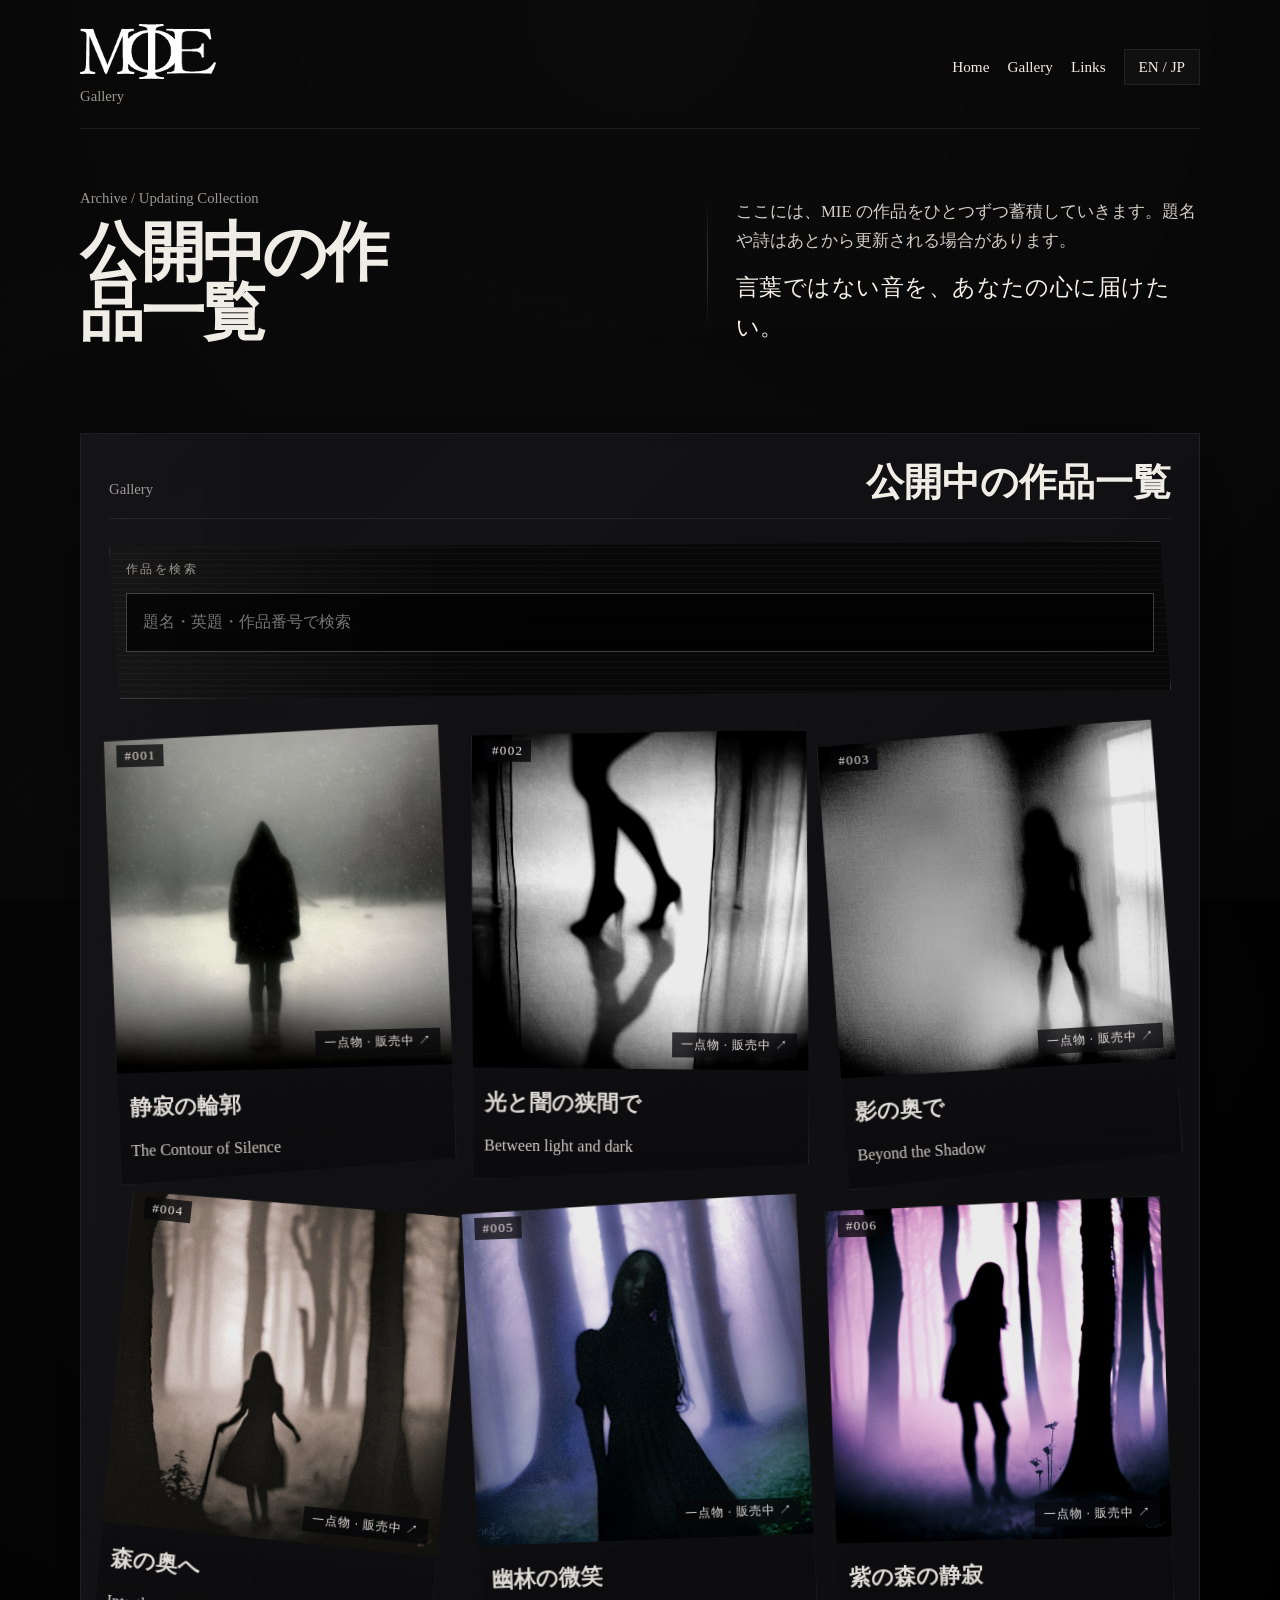
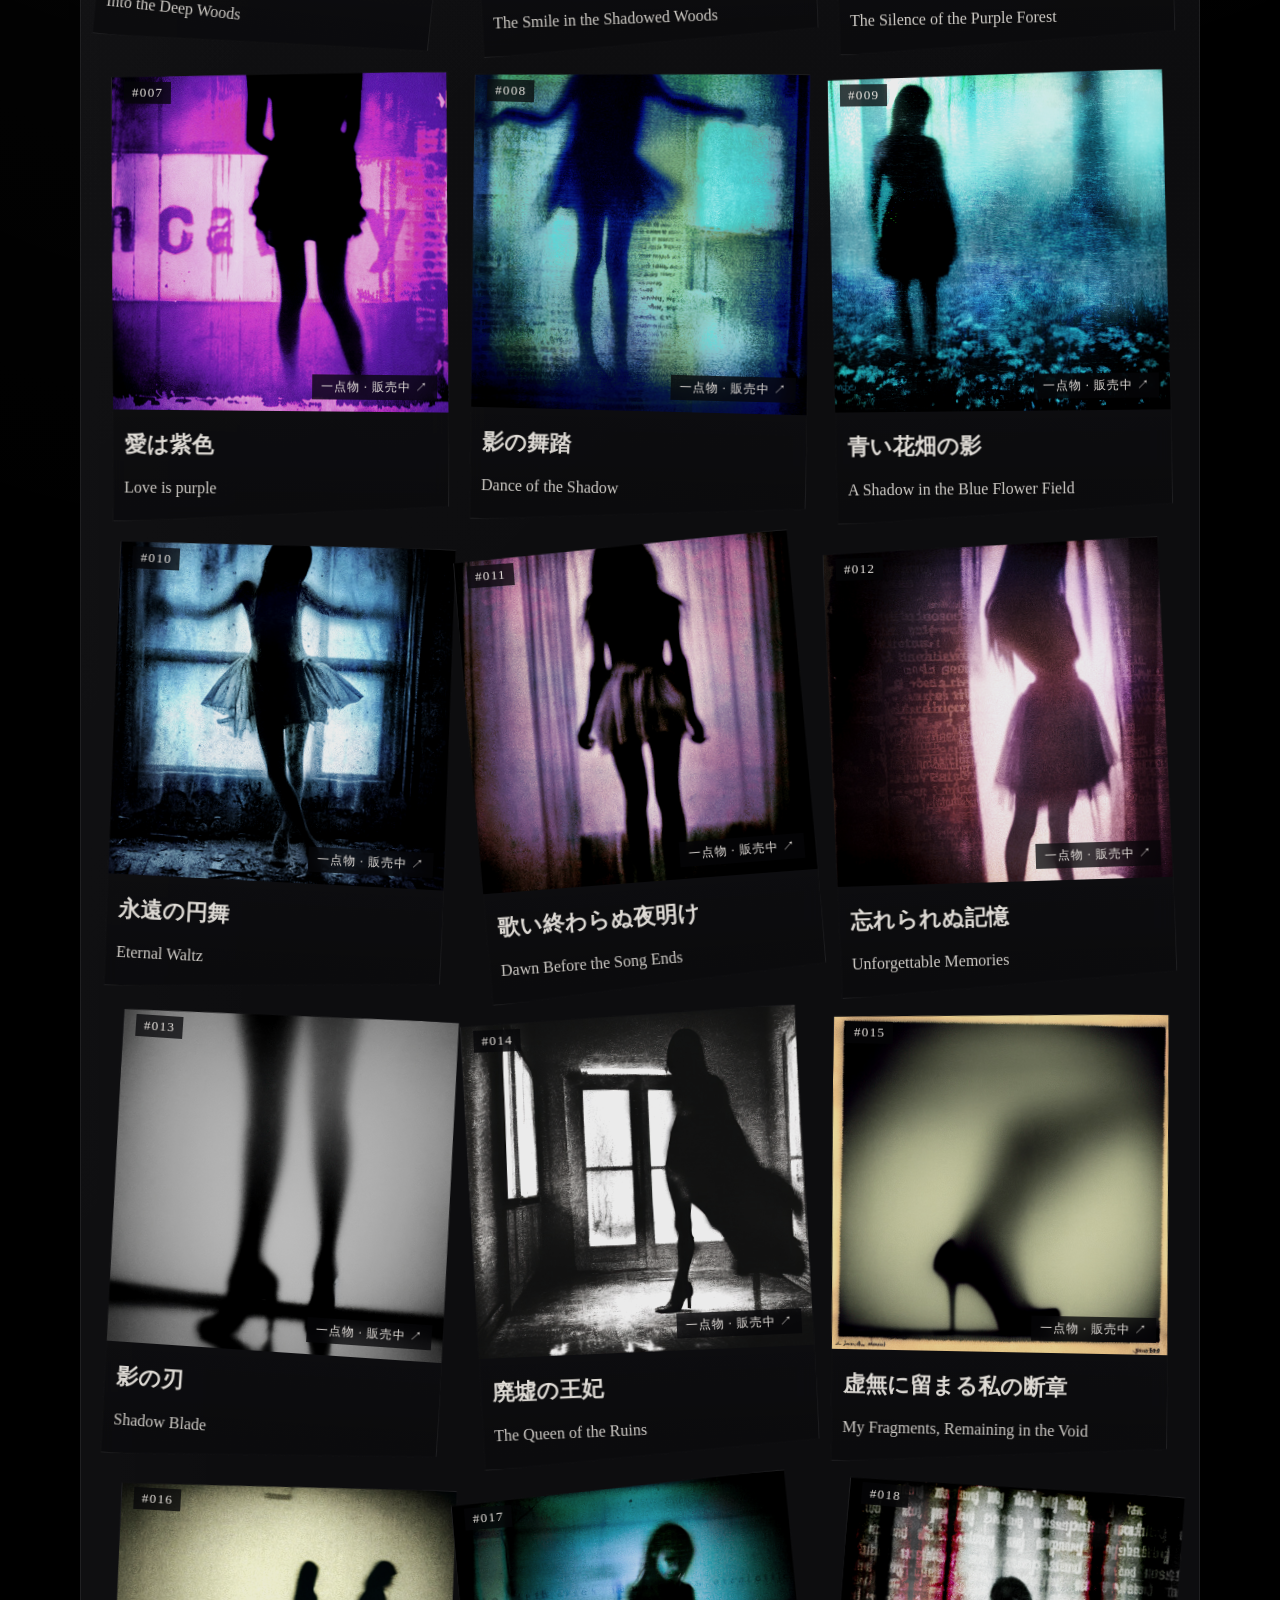
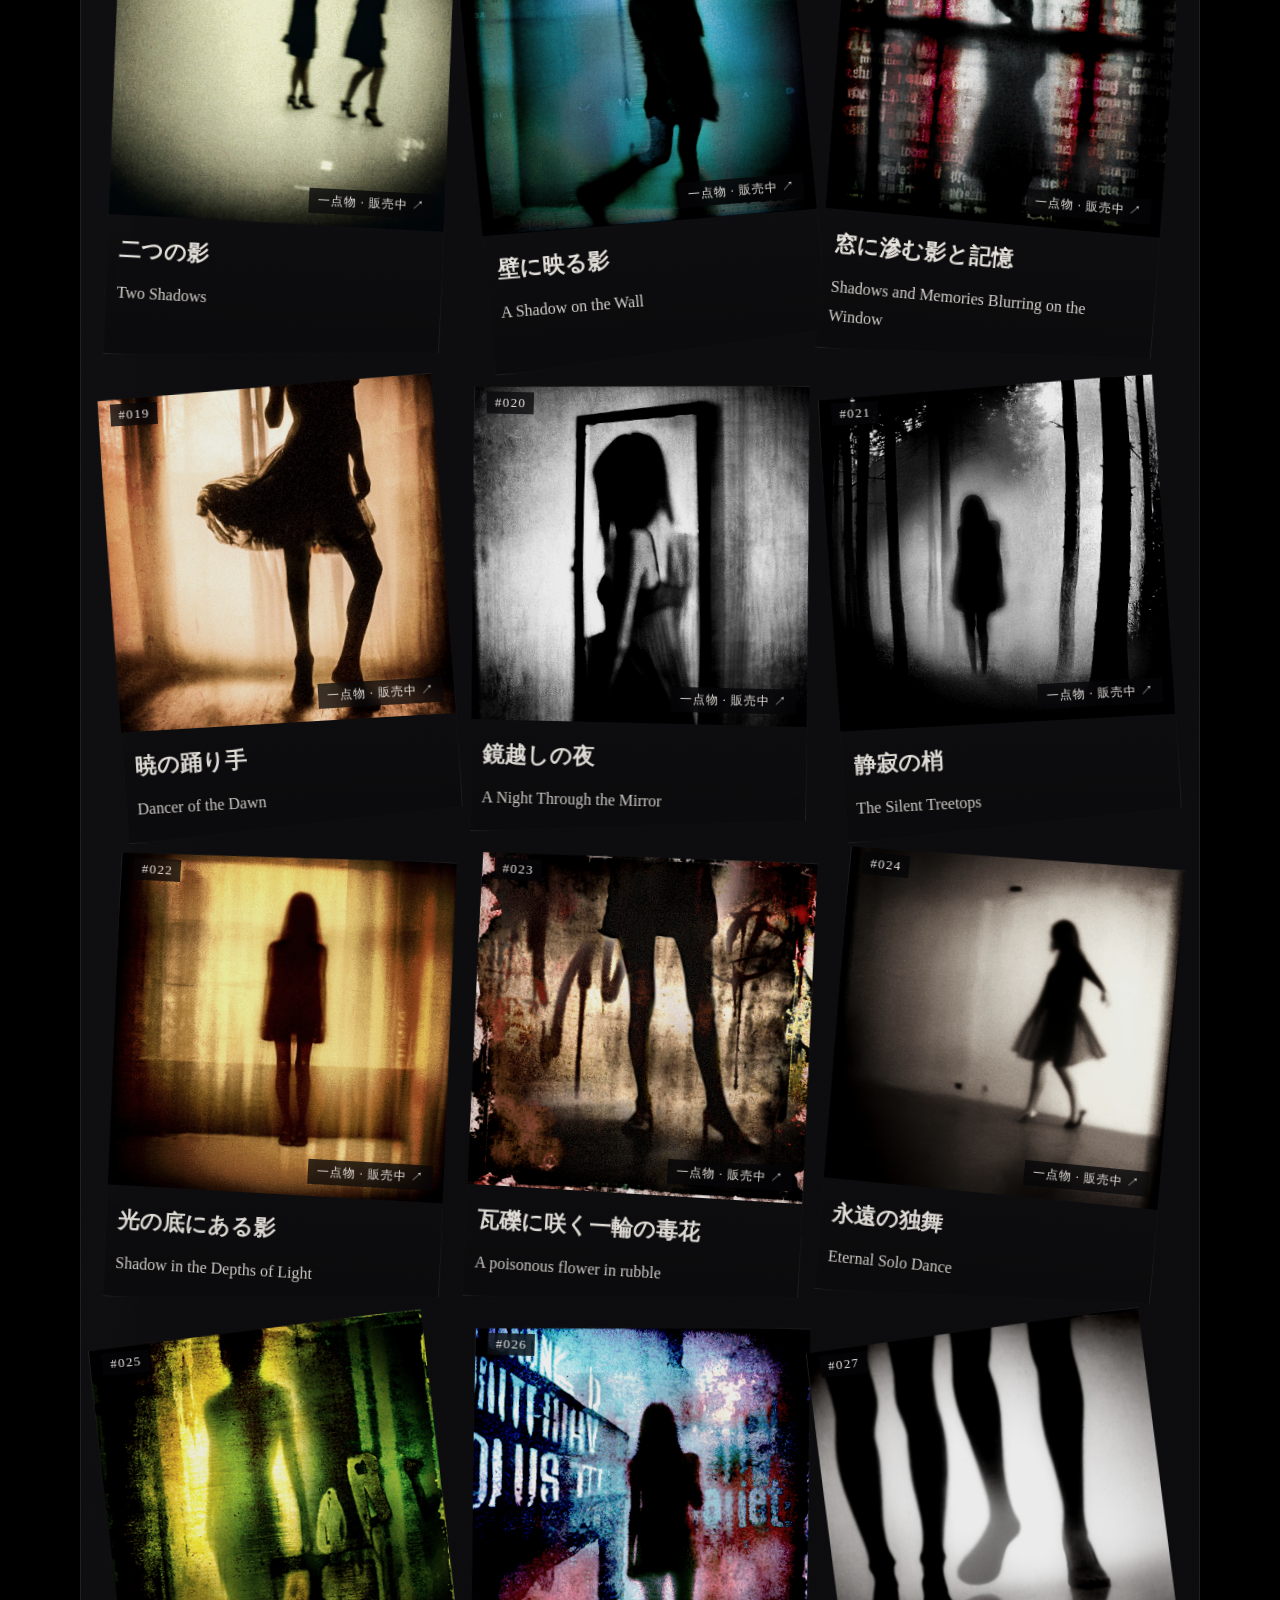
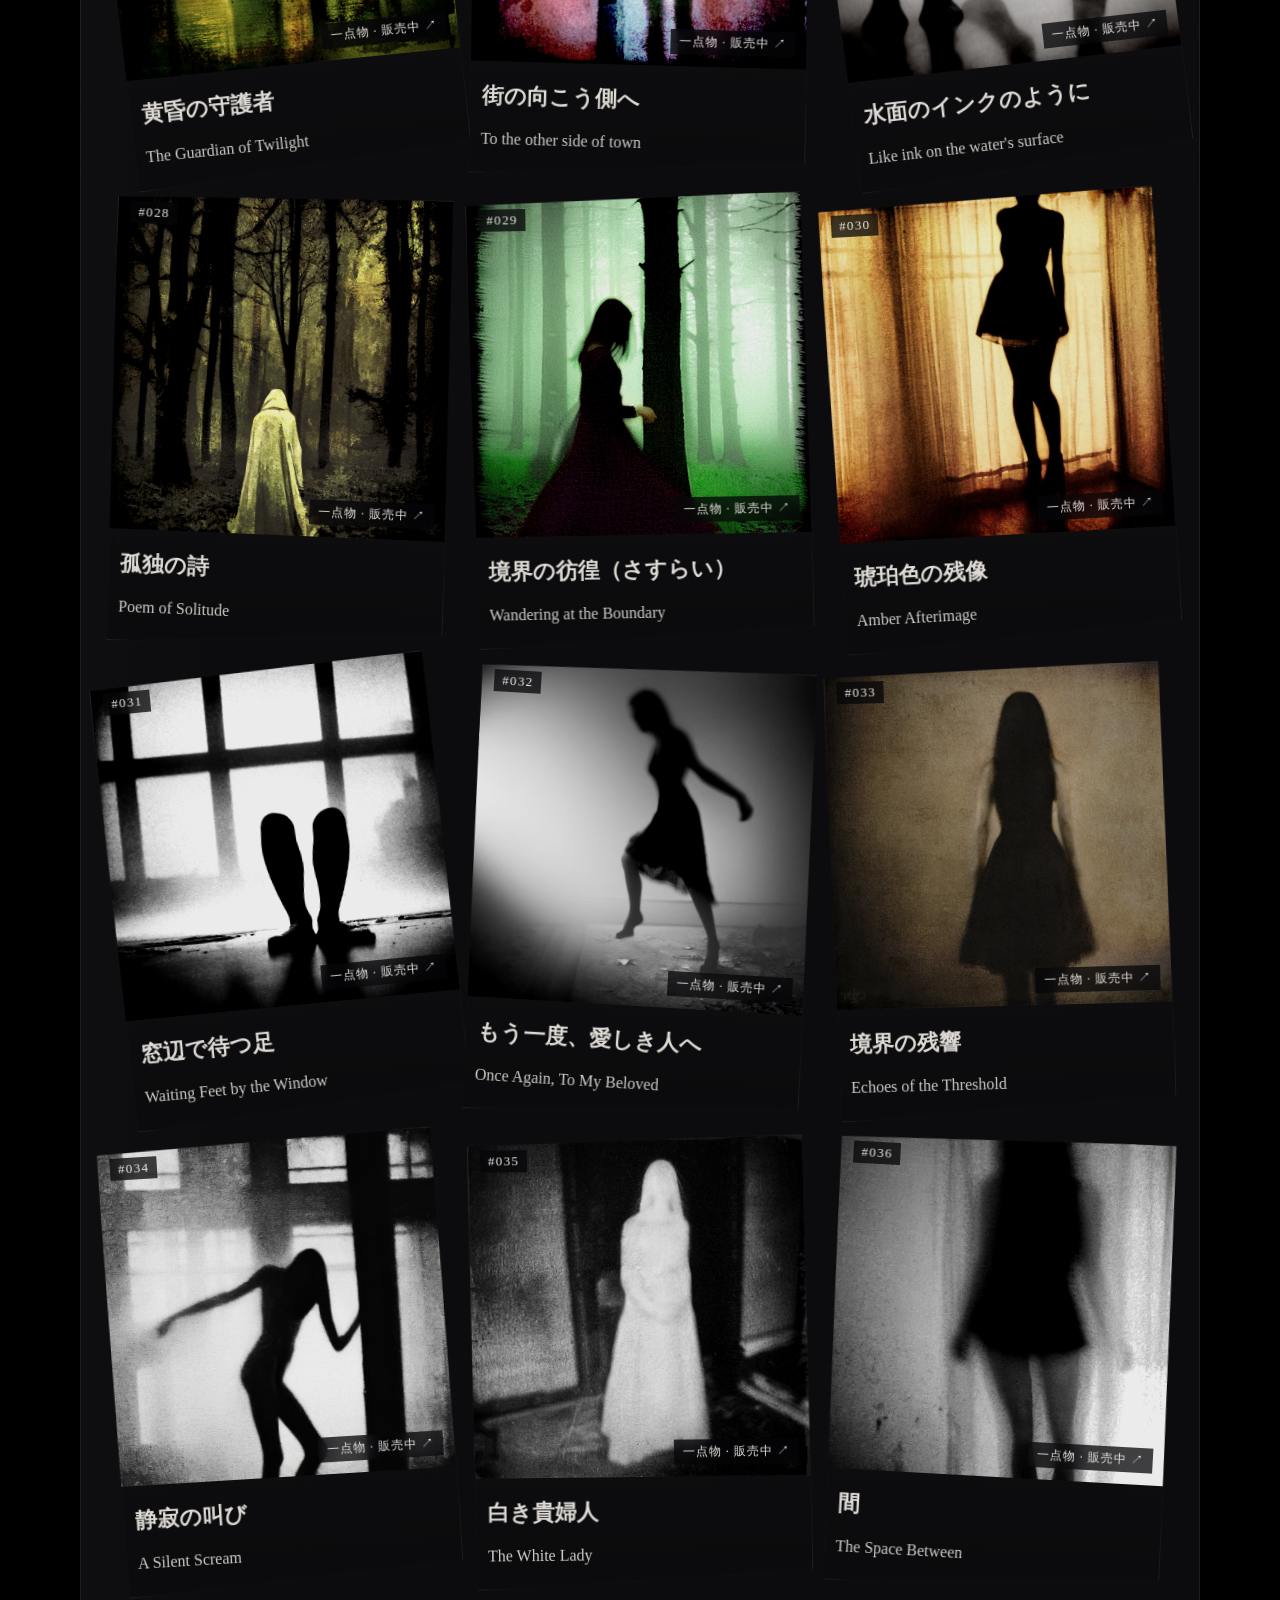
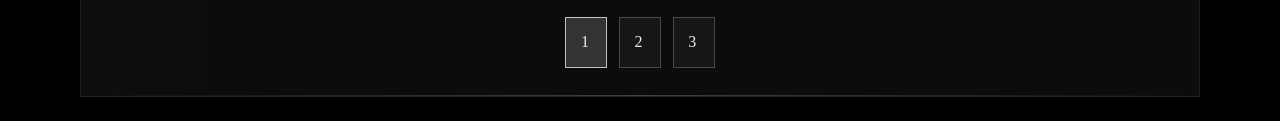
==== commit 3eb4954e: "Add files via upload" ====
--- a/gallery.html
+++ b/gallery.html
@@ -57,7 +57,7 @@
         </div>
         <div class="gallery-grid">
          <article class="gallery-card">
-            <button class="gallery-thumb" type="button" data-status="sale" data-store-url="https://gicleepod.com/ja/store/mie" data-full="assets/MIE_001_1024x1024_1820002240.jpeg" data-alt="Mystique in Enigma #001" data-poem="雪が深く降り立つ場所
+            <button class="gallery-thumb" type="button" data-status="sale" data-store-url="https://gicleepod.com/ja/store/mie/the-contour-of-silence-mie-001" data-full="assets/MIE_001_1024x1024_1820002240.jpeg" data-alt="Mystique in Enigma #001" data-poem="雪が深く降り立つ場所
 影がぽつんと佇む
 世界は静寂に包まれる
 孤独が形を成す
@@ -68,7 +68,7 @@
             <div class="gallery-body"><h3>静寂の輪郭</h3><p>The Contour of Silence</p></div>
           </article>
           <article class="gallery-card">
-            <button class="gallery-thumb" type="button" data-status="sale" data-store-url="https://gicleepod.com/ja/store/mie" data-full="assets/MIE_002_1024x1024_0720133333.jpeg" data-alt="Mystique in Enigma #002" data-poem="月明かりに溶けた　舞い落ちる影  
+            <button class="gallery-thumb" type="button" data-status="sale" data-store-url="https://gicleepod.com/store/mie/echo-of-footsteps-mie-002" data-full="assets/MIE_002_1024x1024_0720133333.jpeg" data-alt="Mystique in Enigma #002" data-poem="月明かりに溶けた　舞い落ちる影  
 静寂を踏みしめて　もう一度　この場所へ  
 涙の痕は消えず　風に揺れる記憶  
 指先で触れたい　あの日の温もり  
@@ -82,7 +82,7 @@
             <div class="gallery-body"><h3>光と闇の狭間で</h3><p>Between light and dark</p></div>
           </article>
           <article class="gallery-card">
-            <button class="gallery-thumb" type="button" data-status="sale" data-store-url="https://gicleepod.com/ja/store/mie" data-full="assets/MIE_003_512x512_0919668355.jpg" data-alt="Mystique in Enigma #003" data-poem="窓から光が差し込む  
+            <button class="gallery-thumb" type="button" data-status="sale" data-store-url="https://gicleepod.com/ja/store/mie/beyond-the-shadow-mie-003" data-full="assets/MIE_003_512x512_0919668355.jpg" data-alt="Mystique in Enigma #003" data-poem="窓から光が差し込む  
 影は静寂の中にじっと佇む  
 その姿には名をつけることなどできない  
 かすかな鼓動だけが残り  
@@ -98,7 +98,7 @@
             <div class="gallery-body"><h3>影の奥で</h3><p>Beyond the Shadow</p></div>
           </article>
           <article class="gallery-card">
-            <button class="gallery-thumb" type="button" data-status="sale" data-store-url="https://gicleepod.com/ja/store/mie" data-full="assets/MIE_004_1024x1024_1030512520.jpg" data-alt="Mystique in Enigma #004" data-poem="木々が静かに立ち並び  
+            <button class="gallery-thumb" type="button" data-status="sale" data-store-url="https://gicleepod.com/ja/store/mie/into-the-deep-woods-mie-004" data-full="assets/MIE_004_1024x1024_1030512520.jpg" data-alt="Mystique in Enigma #004" data-poem="木々が静かに立ち並び  
 彼女は杖を握りしめ  
 影の道を進む  
 光は遠くで揺れる  
@@ -118,7 +118,7 @@
             <div class="gallery-body"><h3>森の奥へ</h3><p>Into the Deep Woods</p></div>
           </article>
           <article class="gallery-card">
-            <button class="gallery-thumb" type="button" data-status="sale" data-store-url="https://gicleepod.com/ja/store/mie" data-full="assets/MIE_005_1024x1024_0064801276.jpg" data-alt="Mystique in Enigma #005" data-poem="彼女の瞳は無光の淵に沈み
+            <button class="gallery-thumb" type="button" data-status="sale" data-store-url="https://gicleepod.com/ja/store/mie/the-smile-in-the-shadowed-woods-mie-005" data-full="assets/MIE_005_1024x1024_0064801276.jpg" data-alt="Mystique in Enigma #005" data-poem="彼女の瞳は無光の淵に沈み
 黒く垂れ下がる髪の流れは
 死の静寂を編むように
 その軌跡を描く
@@ -156,7 +156,7 @@
             <div class="gallery-body"><h3>幽林の微笑</h3><p>The Smile in the Shadowed Woods</p></div>
           </article>
           <article class="gallery-card">
-            <button class="gallery-thumb" type="button" data-status="sale" data-store-url="https://gicleepod.com/ja/store/mie" data-full="assets/MIE_006_1024x1024_2050330884.jpg" data-alt="Mystique in Enigma #006" data-poem="霧に包まれた木々の間で、  
+            <button class="gallery-thumb" type="button" data-status="sale" data-store-url="https://gicleepod.com/ja/store/mie/the-silence-of-the-purple-forest-mie-006" data-full="assets/MIE_006_1024x1024_2050330884.jpg" data-alt="Mystique in Enigma #006" data-poem="霧に包まれた木々の間で、  
 君はまだ歩み続ける。  
 光が君を照らすように、  
 あの世とこの世の境目を越えて。
@@ -172,7 +172,7 @@
             <div class="gallery-body"><h3>紫の森の静寂</h3><p>The Silence of the Purple Forest</p></div>
           </article>
     <article class="gallery-card">
-            <button class="gallery-thumb" type="button" data-status="sale" data-store-url="https://gicleepod.com/ja/store/mie" data-full="assets/MIE_007_1024x1024_1442361428.jpg" data-alt="Mystique in Enigma #007" data-poem="愛は紫色で、永遠ではない
+            <button class="gallery-thumb" type="button" data-status="sale" data-store-url="https://gicleepod.com/ja/store/mie/love-is-purple-mie-007" data-full="assets/MIE_007_1024x1024_1442361428.jpg" data-alt="Mystique in Enigma #007" data-poem="愛は紫色で、永遠ではない
 誰も覚えていない昨日よりも
 誰かを忘れられる今日が美しい
 
@@ -185,7 +185,7 @@
             <div class="gallery-body"><h3>愛は紫色</h3><p>Love is purple</p></div>
           </article>
           <article class="gallery-card">
-            <button class="gallery-thumb" type="button" data-status="sale" data-store-url="https://gicleepod.com/ja/store/mie" data-full="assets/MIE_008_1024x1024_1880213858.jpg" data-alt="Mystique in Enigma #008" data-poem="影が足元で踊り、霧がその輪郭を溶かす  
+            <button class="gallery-thumb" type="button" data-status="sale" data-store-url="https://gicleepod.com/ja/store/mie/dance-of-the-shadow-mie-008" data-full="assets/MIE_008_1024x1024_1880213858.jpg" data-alt="Mystique in Enigma #008" data-poem="影が足元で踊り、霧がその輪郭を溶かす  
 風の隙間から、記憶の欠片が舞い上がる  
 光は静かに消え、時間はその動きを止める  
 存在の果てで、魂は踊り続ける">
@@ -194,7 +194,7 @@
             <div class="gallery-body"><h3>影の舞踏</h3><p>Dance of the Shadow</p></div>
           </article>
           <article class="gallery-card">
-            <button class="gallery-thumb" type="button" data-status="sale" data-store-url="https://gicleepod.com/ja/store/mie" data-full="assets/MIE_009_1024x1024_0396631392.jpg" data-alt="Mystique in Enigma #009" data-poem="私はここにいる。
+            <button class="gallery-thumb" type="button" data-status="sale" data-store-url="https://gicleepod.com/store/mie/in-the-shadow-of-the-blue-flower-field-mie-009" data-full="assets/MIE_009_1024x1024_0396631392.jpg" data-alt="Mystique in Enigma #009" data-poem="私はここにいる。
 髪が風に揺れているのに、
 私はまったく動けない。
 
@@ -213,7 +213,7 @@
             <div class="gallery-body"><h3>青い花畑の影</h3><p>A Shadow in the Blue Flower Field</p></div>
           </article>
           <article class="gallery-card">
-            <button class="gallery-thumb" type="button" data-status="sale" data-store-url="https://gicleepod.com/ja/store/mie" data-full="assets/MIE_010_1024x1024_0757011796.jpg" data-alt="Mystique in Enigma #010" data-poem="静寂が降り積もる　崩れゆく壁の隙間から
+            <button class="gallery-thumb" type="button" data-status="sale" data-store-url="https://gicleepod.com/ja/store/mie/eternal-waltz-mie-010" data-full="assets/MIE_010_1024x1024_0757011796.jpg" data-alt="Mystique in Enigma #010" data-poem="静寂が降り積もる　崩れゆく壁の隙間から
 銀色の吐息のような月光が　彼女を抱きしめる
 
 かつての喝采は　今はただの風のささやき
@@ -230,7 +230,7 @@
             <div class="gallery-body"><h3>永遠の円舞</h3><p>Eternal Waltz</p></div>
           </article>
           <article class="gallery-card">
-            <button class="gallery-thumb" type="button" data-status="sale" data-store-url="https://gicleepod.com/ja/store/mie" data-full="assets/MIE_011_1024x1024_0104473286.jpg" data-alt="Mystique in Enigma #011" data-poem="彼女は、
+            <button class="gallery-thumb" type="button" data-status="sale" data-store-url="https://gicleepod.com/ja/store/mie/dawn-before-the-song-ends-mie-011" data-full="assets/MIE_011_1024x1024_0104473286.jpg" data-alt="Mystique in Enigma #011" data-poem="彼女は、
 この部屋の中で、
 影を生み出す存在だ。
 その背中には、
@@ -260,7 +260,7 @@
             <div class="gallery-body"><h3>歌い終わらぬ夜明け</h3><p>Dawn Before the Song Ends</p></div>
           </article>
           <article class="gallery-card">
-            <button class="gallery-thumb" type="button" data-status="sale" data-store-url="https://gicleepod.com/ja/store/mie" data-full="assets/MIE_012_1024x1024_0411177461.jpg" data-alt="Mystique in Enigma #012" data-poem="カーテンを裂いたのは、君の影
+            <button class="gallery-thumb" type="button" data-status="sale" data-store-url="https://gicleepod.com/ja/store/mie/unforgettable-memories-mie-012" data-full="assets/MIE_012_1024x1024_0411177461.jpg" data-alt="Mystique in Enigma #012" data-poem="カーテンを裂いたのは、君の影
 白い光に染まるその姿は、
 もう生きた証ではない
 
@@ -290,7 +290,7 @@
             <div class="gallery-body"><h3>忘れられぬ記憶</h3><p>Unforgettable Memories</p></div>
           </article>
     <article class="gallery-card">
-            <button class="gallery-thumb" type="button" data-status="sale" data-store-url="https://gicleepod.com/ja/store/mie" data-full="assets/MIE_013_1024x1024_1163112903.jpeg" data-alt="Mystique in Enigma #013" data-poem="影が床に残したのは、二つの刃
+            <button class="gallery-thumb" type="button" data-status="sale" data-store-url="https://gicleepod.com/ja/store/mie/shadow-blade-mie-013" data-full="assets/MIE_013_1024x1024_1163112903.jpeg" data-alt="Mystique in Enigma #013" data-poem="影が床に残したのは、二つの刃
 
 ハイヒールの尖りは、空からの呼びかけを刻む
 
@@ -324,7 +324,7 @@
             <div class="gallery-body"><h3>影の刃</h3><p>Shadow Blade</p></div>
           </article>
           <article class="gallery-card">
-            <button class="gallery-thumb" type="button" data-status="sale" data-store-url="https://gicleepod.com/ja/store/mie" data-full="assets/MIE_014_1024x1024_1909452394.jpeg" data-alt="Mystique in Enigma #014" data-poem="窓の外には、もう誰もいない。
+            <button class="gallery-thumb" type="button" data-status="sale" data-store-url="https://gicleepod.com/ja/store/mie/the-queen-of-the-ruins-mie-014" data-full="assets/MIE_014_1024x1024_1909452394.jpeg" data-alt="Mystique in Enigma #014" data-poem="窓の外には、もう誰もいない。
 雨滴が滴るガラスを通り抜け、
 その音だけに耳を傾けて歩いた。
 
@@ -345,7 +345,7 @@
             <div class="gallery-body"><h3>廃墟の王妃</h3><p>The Queen of the Ruins</p></div>
           </article>
           <article class="gallery-card">
-            <button class="gallery-thumb" type="button" data-status="sale" data-store-url="https://gicleepod.com/ja/store/mie" data-full="assets/MIE_015_1024x1024_1499827200.jpeg" data-alt="Mystique in Enigma #015" data-poem="膝の上は、風に消えた
+            <button class="gallery-thumb" type="button" data-status="sale" data-store-url="https://gicleepod.com/ja/store/mie/my-fragments-remaining-in-the-void-mie-015" data-full="assets/MIE_015_1024x1024_1499827200.jpeg" data-alt="Mystique in Enigma #015" data-poem="膝の上は、風に消えた
 影のように、記憶より先に消えた
 私の欠けた半身は、
 まだハイヒールを履いて歩き続ける
@@ -359,7 +359,7 @@
             <div class="gallery-body"><h3>虚無に留まる私の断章</h3><p>My Fragments, Remaining in the Void</p></div>
           </article>
           <article class="gallery-card">
-            <button class="gallery-thumb" type="button" data-status="sale" data-store-url="https://gicleepod.com/ja/store/mie" data-full="assets/MIE_016_1024x1024_0686707638.jpg" data-alt="Mystique in Enigma #016" data-poem="二つの影が  
+            <button class="gallery-thumb" type="button" data-status="sale" data-store-url="https://gicleepod.com/ja/store/mie/two-shadows-mie-016" data-full="assets/MIE_016_1024x1024_0686707638.jpg" data-alt="Mystique in Enigma #016" data-poem="二つの影が  
 静かに歩いている。  
 足元から立ち上がる、  
 小さな光。  
@@ -372,7 +372,7 @@
             <div class="gallery-body"><h3>二つの影</h3><p>Two Shadows</p></div>
           </article>
           <article class="gallery-card">
-            <button class="gallery-thumb" type="button" data-status="sale" data-store-url="https://gicleepod.com/ja/store/mie" data-full="assets/MIE_017_1024x1024_0115236886.jpg" data-alt="Mystique in Enigma #017" data-poem="青く光る壁に映る影が
+            <button class="gallery-thumb" type="button" data-status="sale" data-store-url="https://gicleepod.com/ja/store/mie/a-shadow-on-the-wall-mie-017" data-full="assets/MIE_017_1024x1024_0115236886.jpg" data-alt="Mystique in Enigma #017" data-poem="青く光る壁に映る影が
 静かに歩き続ける
 
 世界の終わりと始まりの境目を
@@ -396,7 +396,7 @@
             <div class="gallery-body"><h3>壁に映る影</h3><p>A Shadow on the Wall</p></div>
           </article>
           <article class="gallery-card">
-            <button class="gallery-thumb" type="button" data-status="sale" data-store-url="https://gicleepod.com/ja/store/mie" data-full="assets/MIE_018_1024x1024_1722122469.jpg" data-alt="Mystique in Enigma #018" data-poem="幽かな窓に滲む影の女、
+            <button class="gallery-thumb" type="button" data-status="sale" data-store-url="https://gicleepod.com/ja/store/mie/shadows-and-memories-blurring-on-the-window-mie-018" data-full="assets/MIE_018_1024x1024_1722122469.jpg" data-alt="Mystique in Enigma #018" data-poem="幽かな窓に滲む影の女、
 首を捻りたてて私を眺め
 その瞳が空へと裂いた刹那、
 記憶の文字が血のように舞い上がる
@@ -416,7 +416,7 @@
             <div class="gallery-body"><h3>窓に滲む影と記憶</h3><p>Shadows and Memories Blurring on the Window</p></div>
           </article>
     <article class="gallery-card">
-            <button class="gallery-thumb" type="button" data-status="sale" data-store-url="https://gicleepod.com/ja/store/mie" data-full="assets/MIE_019_1024x1024_1048371316.jpg" data-alt="Mystique in Enigma #019" data-poem="消えた笑顔を
+            <button class="gallery-thumb" type="button" data-status="sale" data-store-url="https://gicleepod.com/ja/store/mie/dancer-of-the-dawn-mie-019" data-full="assets/MIE_019_1024x1024_1048371316.jpg" data-alt="Mystique in Enigma #019" data-poem="消えた笑顔を
 風のように舞い上げながら
 あなたは踊る。
 
@@ -436,7 +436,7 @@
             <div class="gallery-body"><h3>暁の踊り手</h3><p>Dancer of the Dawn</p></div>
           </article>
           <article class="gallery-card">
-            <button class="gallery-thumb" type="button" data-status="sale" data-store-url="https://gicleepod.com/ja/store/mie" data-full="assets/MIE_020_1024x1024_0196291444.jpg" data-alt="Mystique in Enigma #020" data-poem="暗い廊下の端に、
+            <button class="gallery-thumb" type="button" data-status="sale" data-store-url="https://gicleepod.com/ja/store/mie/a-night-through-the-mirror-mie-020" data-full="assets/MIE_020_1024x1024_0196291444.jpg" data-alt="Mystique in Enigma #020" data-poem="暗い廊下の端に、
 一枚の鏡が静かに佇む。
 その中には、
 君の影が歪んで立っている。
@@ -473,7 +473,7 @@
             <div class="gallery-body"><h3>鏡越しの夜</h3><p>A Night Through the Mirror</p></div>
           </article>
           <article class="gallery-card">
-            <button class="gallery-thumb" type="button" data-status="sale" data-store-url="https://gicleepod.com/ja/store/mie" data-full="assets/MIE_021_1024x1024_1144968502.jpg" data-alt="Mystique in Enigma #021" data-poem="彼女は思い出が残り続けた場所で
+            <button class="gallery-thumb" type="button" data-status="sale" data-store-url="https://gicleepod.com/store/mie/the-silent-treetops-mie-055" data-full="assets/MIE_021_1024x1024_1144968502.jpg" data-alt="Mystique in Enigma #021" data-poem="彼女は思い出が残り続けた場所で
 声をかけられぬまま時間を過ごす
 
 消えた季節は、胸の奥で眠る
@@ -488,7 +488,7 @@
             <div class="gallery-body"><h3>静寂の梢</h3><p>The Silent Treetops</p></div>
           </article>
           <article class="gallery-card">
-            <button class="gallery-thumb" type="button" data-status="sale" data-store-url="https://gicleepod.com/ja/store/mie" data-full="assets/MIE_022_1024x1024_0067213901.jpg" data-alt="Mystique in Enigma #022" data-poem="指先が触れた瞬間に
+            <button class="gallery-thumb" type="button" data-status="sale" data-store-url="https://gicleepod.com/ja/store/mie/shadow-in-the-depths-of-light-mie-022" data-full="assets/MIE_022_1024x1024_0067213901.jpg" data-alt="Mystique in Enigma #022" data-poem="指先が触れた瞬間に
 砂のように崩れていく
 
 カーテンの隙間から
@@ -514,7 +514,7 @@
             <div class="gallery-body"><h3>光の底にある影</h3><p>Shadow in the Depths of Light</p></div>
           </article>
           <article class="gallery-card">
-            <button class="gallery-thumb" type="button" data-status="sale" data-store-url="https://gicleepod.com/ja/store/mie" data-full="assets/MIE_023_1024x1024_0181448238.jpg" data-alt="Mystique in Enigma #023" data-poem="瓦礫の肺胞に吸い込まれるのは
+            <button class="gallery-thumb" type="button" data-status="sale" data-store-url="https://gicleepod.com/ja/store/mie/a-poisonous-flower-in-rubble-mie-023" data-full="assets/MIE_023_1024x1024_0181448238.jpg" data-alt="Mystique in Enigma #023" data-poem="瓦礫の肺胞に吸い込まれるのは
 煤けた呼吸か、それとも絶望の残滓か。
 
 コンクリートの肋骨が露出し
@@ -547,7 +547,7 @@
             <div class="gallery-body"><h3>瓦礫に咲く一輪の毒花</h3><p>A poisonous flower in rubble</p></div>
           </article>
           <article class="gallery-card">
-            <button class="gallery-thumb" type="button" data-status="sale" data-store-url="https://gicleepod.com/ja/store/mie" data-full="assets/MIE_024_1024x1024_1954995613.jpeg" data-alt="Mystique in Enigma #024" data-poem="その魂は、
+            <button class="gallery-thumb" type="button" data-status="sale" data-store-url="https://gicleepod.com/ja/store/mie/eternal-solo-dance-mie-024" data-full="assets/MIE_024_1024x1024_1954995613.jpeg" data-alt="Mystique in Enigma #024" data-poem="その魂は、
 あちら側へ渡るための「鍵」を失くしてしまったのか、
 あるいは
 この世に置き忘れた「悦び」を追い続けているのか
@@ -573,7 +573,7 @@
             <div class="gallery-body"><h3>永遠の独舞</h3><p>Eternal Solo Dance</p></div>
           </article>
 		    <article class="gallery-card">
-            <button class="gallery-thumb" type="button" data-status="sale" data-store-url="https://gicleepod.com/ja/store/mie" data-full="assets/MIE_025_1024x1024_0916914579.jpg" data-alt="Mystique in Enigma #025" data-poem="黄昏の領域、それは生と死の縫合線。
+            <button class="gallery-thumb" type="button" data-status="sale" data-store-url="https://gicleepod.com/ja/store/mie/the-guardian-of-twilight-mie-025" data-full="assets/MIE_025_1024x1024_0916914579.jpg" data-alt="Mystique in Enigma #025" data-poem="黄昏の領域、それは生と死の縫合線。
 光の残滓と深淵の毒液が混ざり合う、形なき均衡の揺籃。
 
 顔を持たぬ守護者は、個としての自我を削ぎ落とし、ただの「境界」へと昇華する。
@@ -595,7 +595,7 @@
             <div class="gallery-body"><h3>黄昏の守護者</h3><p>The Guardian of Twilight</p></div>
           </article>
 		    <article class="gallery-card">
-            <button class="gallery-thumb" type="button" data-status="sale" data-store-url="https://gicleepod.com/ja/store/mie" data-full="assets/MIE_026_1024x1024_0916859250.jpg" data-alt="Mystique in Enigma #026" data-poem="今も君は、この街を歩いている
+            <button class="gallery-thumb" type="button" data-status="sale" data-store-url="https://gicleepod.com/ja/store/mie/to-the-other-side-of-town-mie-026" data-full="assets/MIE_026_1024x1024_0916859250.jpg" data-alt="Mystique in Enigma #026" data-poem="今も君は、この街を歩いている
 極彩色の看板と、行き交う人波のなか
 誰にも気づかれぬまま、柔らかな微笑みを湛えて
 
@@ -617,7 +617,7 @@
             <div class="gallery-body"><h3>街の向こう側へ</h3><p>To the other side of town</p></div>
           </article>
 		    <article class="gallery-card">
-            <button class="gallery-thumb" type="button" data-status="sale" data-store-url="https://gicleepod.com/ja/store/mie" data-full="assets/MIE_027_1024x1024_1513712856.jpeg" data-alt="Mystique in Enigma #027" data-poem="二人のステップは、
+            <button class="gallery-thumb" type="button" data-status="sale" data-store-url="https://gicleepod.com/store/mie/like-ink-on-the-water-s-surface-mie-027" data-full="assets/MIE_027_1024x1024_1513712856.jpeg" data-alt="Mystique in Enigma #027" data-poem="二人のステップは、
 水面に広がるインクのように溶け合い、  
 誰の目にも留まることなく、
 それでも完璧なリズムで揺れている。">
@@ -626,7 +626,7 @@
             <div class="gallery-body"><h3>水面のインクのように</h3><p>Like ink on the water's surface</p></div>
           </article>
 		    <article class="gallery-card">
-            <button class="gallery-thumb" type="button" data-status="sale" data-store-url="https://gicleepod.com/ja/store/mie" data-full="assets/MIE_028_1024x1024_0156097163.jpg" data-alt="Mystique in Enigma #028" data-poem="霧をまとって、
+            <button class="gallery-thumb" type="button" data-status="sale" data-store-url="https://gicleepod.com/ja/store/mie/poem-of-solitude-mie-028" data-full="assets/MIE_028_1024x1024_0156097163.jpg" data-alt="Mystique in Enigma #028" data-poem="霧をまとって、
 沈黙の森へと 歩み出す。
 朽ちた木が 記憶の柱に、
 届かないのは 誰の声か、
@@ -638,7 +638,7 @@
             <div class="gallery-body"><h3>孤独の詩</h3><p>Poem of Solitude</p></div>
           </article>
 		   <article class="gallery-card">
-            <button class="gallery-thumb" type="button" data-status="sale" data-store-url="https://gicleepod.com/ja/store/mie" data-full="assets/MIE_029_1024x1024_1534465616.jpg" data-alt="Mystique in Enigma #029" data-poem="翠（みどり）の吐息が　肌を撫でる
+            <button class="gallery-thumb" type="button" data-status="sale" data-store-url="https://gicleepod.com/ja/store/mie/wandering-at-the-boundary-mie-029" data-full="assets/MIE_029_1024x1024_1534465616.jpg" data-alt="Mystique in Enigma #029" data-poem="翠（みどり）の吐息が　肌を撫でる
 時を止めた　緑の揺り籠
 私はここで　名前を捨て
 ただ　森の一部として生きている
@@ -660,7 +660,7 @@
             <div class="gallery-body"><h3>境界の彷徨（さすらい）</h3><p>Wandering at the Boundary</p></div>
           </article>
 		     <article class="gallery-card">
-            <button class="gallery-thumb" type="button" data-status="sale" data-store-url="https://gicleepod.com/ja/store/mie" data-full="assets/MIE_030_1024x1024_0916004677.jpg" data-alt="Mystique in Enigma #030" data-poem="指先でなぞった あの日の温度を覚えている
+            <button class="gallery-thumb" type="button" data-status="sale" data-store-url="https://gicleepod.com/ja/store/mie/amber-afterimage-mie-030" data-full="assets/MIE_030_1024x1024_0916004677.jpg" data-alt="Mystique in Enigma #030" data-poem="指先でなぞった あの日の温度を覚えている
 
 窓を揺らすのは 風のせいか、私の溜息か
 
@@ -676,7 +676,7 @@
             <div class="gallery-body"><h3>琥珀色の残像</h3><p>Amber Afterimage</p></div>
           </article>
 		     <article class="gallery-card">
-            <button class="gallery-thumb" type="button" data-status="sale" data-store-url="https://gicleepod.com/ja/store/mie" data-full="assets/MIE_031_1024x1024_1871323097.jpeg" data-alt="Mystique in Enigma #031" data-poem="窓の格子は、あちら側とこちら側を分かつ檻か。
+            <button class="gallery-thumb" type="button" data-status="sale" data-store-url="https://gicleepod.com/ja/store/mie/waiting-feet-by-the-window-mie-031" data-full="assets/MIE_031_1024x1024_1871323097.jpeg" data-alt="Mystique in Enigma #031" data-poem="窓の格子は、あちら側とこちら側を分かつ檻か。
 白く濁る光の向こうに、私は立ち尽くしている。
 
 かつて、この場所に温かな体があったことを覚えている。
@@ -699,7 +699,7 @@
             <div class="gallery-body"><h3>窓辺で待つ足</h3><p>Waiting Feet by the Window</p></div>
           </article>
 		     <article class="gallery-card">
-            <button class="gallery-thumb" type="button" data-status="sale" data-store-url="https://gicleepod.com/ja/store/mie" data-full="assets/MIE_032_1024x1024_0138247592.jpeg" data-alt="Mystique in Enigma #032" data-poem="君は霧の中、独りで踊る。
+            <button class="gallery-thumb" type="button" data-status="sale" data-store-url="https://gicleepod.com/ja/store/mie/once-again-to-my-beloved-mie-032" data-full="assets/MIE_032_1024x1024_0138247592.jpeg" data-alt="Mystique in Enigma #032" data-poem="君は霧の中、独りで踊る。
 黒きドレスは風に翻る、
 足元から立ち上がる影は、
 すでにこの世界では動かない。
@@ -730,7 +730,7 @@
             <div class="gallery-body"><h3>もう一度、愛しき人へ</h3><p>Once Again, To My Beloved</p></div>
           </article>
 		  		     <article class="gallery-card">
-            <button class="gallery-thumb" type="button" data-status="sale" data-store-url="https://gicleepod.com/ja/store/mie" data-full="assets/MIE_033_1024x1024_0901635361.jpg" data-alt="Mystique in Enigma #033" data-poem="壁に溶ける影の輪郭
+            <button class="gallery-thumb" type="button" data-status="sale" data-store-url="https://gicleepod.com/ja/store/mie/echoes-of-the-threshold-mie-033" data-full="assets/MIE_033_1024x1024_0901635361.jpg" data-alt="Mystique in Enigma #033" data-poem="壁に溶ける影の輪郭
 凍てつく静寂が衣を纏い
 彼女は時を止めたまま佇む
 指先が触れるのは、遠い日の残り香
@@ -744,7 +744,7 @@
             <div class="gallery-body"><h3>境界の残響</h3><p>Echoes of the Threshold</p></div>
           </article>
 		     <article class="gallery-card">
-            <button class="gallery-thumb" type="button" data-status="sale" data-store-url="https://gicleepod.com/ja/store/mie" data-full="assets/MIE_034_1024x1024_0695667309.jpeg" data-alt="Mystique in Enigma #034" data-poem="私は闇と光の隙間から這い出る
+            <button class="gallery-thumb" type="button" data-status="sale" data-store-url="https://gicleepod.com/ja/store/mie/a-silent-scream-mie-034" data-full="assets/MIE_034_1024x1024_0695667309.jpeg" data-alt="Mystique in Enigma #034" data-poem="私は闇と光の隙間から這い出る
 風のように軽やかに。  
 
 私を気づく人よ
@@ -760,7 +760,7 @@
             <div class="gallery-body"><h3>静寂の叫び</h3><p>A Silent Scream</p></div>
           </article>
 		     <article class="gallery-card">
-            <button class="gallery-thumb" type="button" data-status="sale" data-store-url="https://gicleepod.com/ja/store/mie" data-full="assets/MIE_035_1024x1024_0530906619.jpg" data-alt="Mystique in Enigma #035" data-poem="剥落する壁の隙間に
+            <button class="gallery-thumb" type="button" data-status="sale" data-store-url="https://gicleepod.com/ja/store/mie/the-white-lady-mie-035" data-full="assets/MIE_035_1024x1024_0530906619.jpg" data-alt="Mystique in Enigma #035" data-poem="剥落する壁の隙間に
 祈りを編み込み
 過ぎ去りし光を
 白く抱きしめる
@@ -782,7 +782,7 @@
             <div class="gallery-body"><h3>白き貴婦人</h3><p>The White Lady</p></div>
           </article>
 		     <article class="gallery-card">
-            <button class="gallery-thumb" type="button" data-status="sale" data-store-url="https://gicleepod.com/ja/store/mie" data-full="assets/MIE_036_1024x1024_1718009612.jpeg" data-alt="Mystique in Enigma #036" data-poem="
+            <button class="gallery-thumb" type="button" data-status="sale" data-store-url="https://gicleepod.com/ja/store/mie/the-space-between-mie-036" data-full="assets/MIE_036_1024x1024_1718009612.jpeg" data-alt="Mystique in Enigma #036" data-poem="
 薄明の衣を纏い、
 私はただそこに立つ影
 
@@ -814,7 +814,7 @@
             <div class="gallery-body"><h3>間</h3><p>The Space Between</p></div>
           </article>
     <article class="card">
-            <button class="gallery-thumb" type="button" data-status="sale" data-store-url="https://gicleepod.com/ja/store/mie" data-full="assets/MIE_037_1024x1024_1548773560.jpg" data-alt="Mystique in Enigma #037" data-poem="オレンジ色に溶ける夕焼けの中に、  
+            <button class="gallery-thumb" type="button" data-status="sale" data-store-url="https://gicleepod.com/ja/store/mie/amid-the-sunset-mie-037" data-full="assets/MIE_037_1024x1024_1548773560.jpg" data-alt="Mystique in Enigma #037" data-poem="オレンジ色に溶ける夕焼けの中に、  
 あなたは静かに立っている。  
 誰にも見えない足取りで、  
 壁に沿って歩いている。  
@@ -836,7 +836,7 @@
             </div>
           </article>
 		  <article class="card">
-            <button class="gallery-thumb" type="button" data-status="sale" data-store-url="https://gicleepod.com/ja/store/mie" data-full="assets/MIE_038_1024x1024_0788679337.jpg" data-alt="Mystique in Enigma #038" data-poem="あの日から、私はここで息を止めている
+            <button class="gallery-thumb" type="button" data-status="sale" data-store-url="https://gicleepod.com/ja/store/mie/eternal-sunlight-mie-038" data-full="assets/MIE_038_1024x1024_0788679337.jpg" data-alt="Mystique in Enigma #038" data-poem="あの日から、私はここで息を止めている
 崩れゆく壁の隙間から　光がこぼれる
 私の体はもう　風に溶けるように消えたけれど
 この窓から見える景色だけは　今も変わらない
@@ -853,7 +853,7 @@
             </div>
           </article>
           <article class="card">
-            <button class="gallery-thumb" type="button" data-status="sale" data-store-url="https://gicleepod.com/ja/store/mie" data-full="assets/MIE_039_1024x1024_1892554935.jpeg" data-alt="Mystique in Enigma #039" data-poem="床の影が、ゆっくりと動く。
+            <button class="gallery-thumb" type="button" data-status="sale" data-store-url="https://gicleepod.com/ja/store/mie/an-endless-beginning-mie-039" data-full="assets/MIE_039_1024x1024_1892554935.jpeg" data-alt="Mystique in Enigma #039" data-poem="床の影が、ゆっくりと動く。
 足元の埃が、記憶の欠片のように寄り集まり、
 ひとつひとつ、舞い上がり、そっと抱き留められる。
 壁の冷たさが、過ぎし日の温もりに溶け込んでいく。
@@ -870,7 +870,7 @@
             </div>
           </article>
           <article class="card">
-            <button class="gallery-thumb" type="button" data-status="sale" data-store-url="https://gicleepod.com/ja/store/mie" data-full="assets/MIE_040_1024x1024_1191431268.jpg" data-alt="Mystique in Enigma #040" data-poem="かつて裕福な一族の末娘であったエレノアは、身分違いの恋人と「屋敷で密かに再会する」という約束をしていました。しかし、ある冬の夜、家門が禁忌の儀式を行ったことで屋敷に呪いが降りかかり、彼女は恐怖の中で命を落としました。
+            <button class="gallery-thumb" type="button" data-status="sale" data-store-url="https://gicleepod.com/ja/store/mie/the-gray-promise-mie-040" data-full="assets/MIE_040_1024x1024_1191431268.jpg" data-alt="Mystique in Enigma #040" data-poem="かつて裕福な一族の末娘であったエレノアは、身分違いの恋人と「屋敷で密かに再会する」という約束をしていました。しかし、ある冬の夜、家門が禁忌の儀式を行ったことで屋敷に呪いが降りかかり、彼女は恐怖の中で命を落としました。
 
 死の間際、「待ち続ける」という強い意志と「愛する人を救えなかった絶望」によって魂がこの場所に縛り付けられ、今もなお「終わらない約束」の時間を彷徨い続けているのです。
 
@@ -908,7 +908,7 @@
             </div>
           </article>
 		  <article class="card">
-            <button class="gallery-thumb" type="button" data-status="sale" data-store-url="https://gicleepod.com/ja/store/mie" data-full="assets/MIE_041_1024x1024_0496895670.jpg" data-alt="Mystique in Enigma #041" data-poem="赤い霧は、湿り気を帯びた吐息のように森の深淵へと沈殿していく。ここは、意識の縁が剥離し、現実と夢の深層が溶け合う境界線だ。木々は記憶を失った墓標のように立ち並び、その間を縫うように漂う霞は、訪れる者の時間を奪い、永遠の一瞬へと閉じ込める毒となる。
+            <button class="gallery-thumb" type="button" data-status="sale" data-store-url="https://gicleepod.com/ja/store/mie/a-boundary-dissolving-into-the-red-mist-mie-041" data-full="assets/MIE_041_1024x1024_0496895670.jpg" data-alt="Mystique in Enigma #041" data-poem="赤い霧は、湿り気を帯びた吐息のように森の深淵へと沈殿していく。ここは、意識の縁が剥離し、現実と夢の深層が溶け合う境界線だ。木々は記憶を失った墓標のように立ち並び、その間を縫うように漂う霞は、訪れる者の時間を奪い、永遠の一瞬へと閉じ込める毒となる。
 
 中央に佇む彼女は、この静寂を支配する番人である。かつて人間であったのかさえ判然としないその背中には、迷い込んだ数多の魂が遺した悲鳴や嘆きが重層的な影となって張り付いている。彼女は異界からの悪意を押し留め、彷徨う者の道を指し示すためにここにいる。しかし、あまりにも多くの記憶を受け入れすぎた彼女の瞳からは光が失われ、心は凍てつく冬の夜のように冷え切っている。彼女の沈黙は審判の前触れであり、次に足を踏み入れる者が何者であるかを測るための、静かな呼吸である。
 
@@ -941,7 +941,7 @@
             </div>
           </article>
           <article class="card">
-            <button class="gallery-thumb" type="button" data-status="sale" data-store-url="https://gicleepod.com/ja/store/mie" data-full="assets/MIE_042_1024x1024_1867684199.jpeg" data-alt="Mystique in Enigma #042" data-poem="彼女は窓の向こうに立っている。
+            <button class="gallery-thumb" type="button" data-status="sale" data-store-url="https://gicleepod.com/ja/store/mie/the-quiet-hallway-beyond-the-glass-mie-042" data-full="assets/MIE_042_1024x1024_1867684199.jpeg" data-alt="Mystique in Enigma #042" data-poem="彼女は窓の向こうに立っている。
 廊下の奥には誰もいないが、その先に光が残っていた。
 靴音は消えていたし、風もないのに空気は重く、息を吸うのが苦しかった。
 
@@ -983,7 +983,7 @@
             </div>
           </article>
           <article class="card">
-            <button class="gallery-thumb" type="button" data-status="sale" data-store-url="https://gicleepod.com/ja/store/mie" data-full="assets/MIE_043_1024x1024_1889277136.jpg" data-alt="Mystique in Enigma #043" data-poem="埃の舞う午後の光が、剥がれ落ちた壁紙と窓枠の影を静かに照らし出していた。青年は、かつて誰かの生活があったはずの廃屋で、ただ黙々と遺品を整理し、その断片をレンズに収めていた。しかし、ファインダー越しに覗き込んだ瞬間、世界の輪郭が歪み、そこにはいないはずの瞳が彼を見つめ返していた。肉眼では、ただ古びた窓から差し込む無機質な光があるだけだ。けれど、シャッターを切るたびに、彼女は確実に距離を縮めてくる。レンズという名の境界線においてのみ許された再会は、一瞬ごとに静かな足音を立てて、彼のもとへと歩み寄っていた。その記憶の残響に耳を澄ませば……
+            <button class="gallery-thumb" type="button" data-status="sale" data-store-url="https://gicleepod.com/ja/store/mie/shuttered-reunion-mie-043" data-full="assets/MIE_043_1024x1024_1889277136.jpg" data-alt="Mystique in Enigma #043" data-poem="埃の舞う午後の光が、剥がれ落ちた壁紙と窓枠の影を静かに照らし出していた。青年は、かつて誰かの生活があったはずの廃屋で、ただ黙々と遺品を整理し、その断片をレンズに収めていた。しかし、ファインダー越しに覗き込んだ瞬間、世界の輪郭が歪み、そこにはいないはずの瞳が彼を見つめ返していた。肉眼では、ただ古びた窓から差し込む無機質な光があるだけだ。けれど、シャッターを切るたびに、彼女は確実に距離を縮めてくる。レンズという名の境界線においてのみ許された再会は、一瞬ごとに静かな足音を立てて、彼のもとへと歩み寄っていた。その記憶の残響に耳を澄ませば……
 
 銀色の粒子が踊る
 光の檻に閉じ込められた
@@ -1008,7 +1008,7 @@
             </div>
           </article>
 		  <article class="card">
-            <button class="gallery-thumb" type="button" data-status="sale" data-store-url="https://gicleepod.com/ja/store/mie" data-full="assets/MIE_104_1024x1024_1574482390.jpeg" data-alt="Mystique in Enigma #104" data-poem="
+            <button class="gallery-thumb" type="button" data-status="sale" data-store-url="https://gicleepod.com/ja/store/mie/whispers-in-twilight-mie-104" data-full="assets/MIE_104_1024x1024_1574482390.jpeg" data-alt="Mystique in Enigma #104" data-poem="
 彼女は遠くで瞬く一点の光を見つめ、まるでそれがかつて自分の一部であったかのように、慈しむように視線を落としている。失われたはずの記憶が、霧の粒子となって肌に触れ、指先から静かに零れ落ちる。名前を持たないその存在は、ただそこに在ることだけを許され、永遠に訪れることのない「再会」のために、呼吸を止めたまま立ち続けている。
 
 その静寂な瞬間の残響を辿れば…
@@ -1037,7 +1037,7 @@
             </div>
           </article>
           <article class="card">
-            <button class="gallery-thumb" type="button" data-status="sale" data-store-url="https://gicleepod.com/ja/store/mie" data-full="assets/MIE_105_1024x1024_1068388008.jpg" data-alt="Mystique in Enigma #105" data-poem="霧の中で足元を覆う雪は、まるで誰かの記憶が解けていくような白さだった。枝ぶれのない木々は静かに立ち、その間から漏れる光だけが、ここがどちらかでもない場所であることを告げていた。私はそこで佇み、彼らが何を待ちわびているのかを尋ねた。「待つ」という言葉はここでは使いにくいものだが、「帰るべき場所への道」も「迷う者への灯り」も、すべて雪の重さの中に眠っていた。
+            <button class="gallery-thumb" type="button" data-status="sale" data-store-url="https://gicleepod.com/ja/store/mie/the-forest-of-fog-and-snow-mie-105" data-full="assets/MIE_105_1024x1024_1068388008.jpg" data-alt="Mystique in Enigma #105" data-poem="霧の中で足元を覆う雪は、まるで誰かの記憶が解けていくような白さだった。枝ぶれのない木々は静かに立ち、その間から漏れる光だけが、ここがどちらかでもない場所であることを告げていた。私はそこで佇み、彼らが何を待ちわびているのかを尋ねた。「待つ」という言葉はここでは使いにくいものだが、「帰るべき場所への道」も「迷う者への灯り」も、すべて雪の重さの中に眠っていた。
 
 そのありさまを記せば…
 
@@ -1053,7 +1053,7 @@
             </div>
           </article>
           <article class="card">
-            <button class="gallery-thumb" type="button" data-status="sale" data-store-url="https://gicleepod.com/ja/store/mie" data-full="assets/MIE_106_1024x1024_0153365205.jpg" data-alt="Mystique in Enigma #106" data-poem="境界の森には、終わりなき白銀の静寂がある。そこは、意識の淵で呼吸を止めた者が辿り着く場所であり、この世の熱とあの世の冷気が溶け合う、淡い灰色に染まった聖域だ。降り積もる雪の一粒一粒は、かつて誰かが流した涙や、口に出されることのなかった祈りが結晶となったもの。その森の奥底で、一つの影が立っている。それは実体を持たず、しかし確かな気配を放つ精霊。彼は遠くから訪れる旅人の記憶を拾い集め、自身の外套に雪を纏わせながら、ただ静かに前を見つめている。彼が見ているのは、過ぎ去った時間の残響であり、まだ見ぬ明日への淡い予感だ。
+            <button class="gallery-thumb" type="button" data-status="sale" data-store-url="https://gicleepod.com/ja/store/mie/walking-through-snow-mie-106" data-full="assets/MIE_106_1024x1024_0153365205.jpg" data-alt="Mystique in Enigma #106" data-poem="境界の森には、終わりなき白銀の静寂がある。そこは、意識の淵で呼吸を止めた者が辿り着く場所であり、この世の熱とあの世の冷気が溶け合う、淡い灰色に染まった聖域だ。降り積もる雪の一粒一粒は、かつて誰かが流した涙や、口に出されることのなかった祈りが結晶となったもの。その森の奥底で、一つの影が立っている。それは実体を持たず、しかし確かな気配を放つ精霊。彼は遠くから訪れる旅人の記憶を拾い集め、自身の外套に雪を纏わせながら、ただ静かに前を見つめている。彼が見ているのは、過ぎ去った時間の残響であり、まだ見ぬ明日への淡い予感だ。
 
 その影がふと、深い溜息を吐いたとき……
 古き写本には、こう綴られている…
@@ -1080,7 +1080,7 @@
             </div>
           </article>
 		  <article class="card">
-            <button class="gallery-thumb" type="button" data-status="sale" data-store-url="https://gicleepod.com/ja/store/mie" data-full="assets/MIE_199_1024x1024_1504265021.jpg" data-alt="Mystique in Enigma #199" data-poem="深い霧に包まれた森の境界には、時が澱む場所がある。かつて誰かの日常の一部であった記憶たちは、湿り気を帯びた空気とともに木々に吸い込まれ、形を失っていく。そこへ迷い込んだのは、実体のない哀しみと、執着にも似た祈りの残響だ。霧の向こう側で揺れる影は、かつて交わした約束や、名前さえも風に攫われた日々を背負い、ただ一点を見つめている。周囲の静寂をかき乱すことはなく、ただ誰かが自分を必要としていた場所へ、音もなく辿り着く。それは再会への願いなのか、それとも永遠の別れを受け入れられない拒絶なのか、境界線の上で揺らめいている。
+            <button class="gallery-thumb" type="button" data-status="sale" data-store-url="https://gicleepod.com/ja/store/mie/still-whispering-where-the-leaves-have-gone-mie-199" data-full="assets/MIE_199_1024x1024_1504265021.jpg" data-alt="Mystique in Enigma #199" data-poem="深い霧に包まれた森の境界には、時が澱む場所がある。かつて誰かの日常の一部であった記憶たちは、湿り気を帯びた空気とともに木々に吸い込まれ、形を失っていく。そこへ迷い込んだのは、実体のない哀しみと、執着にも似た祈りの残響だ。霧の向こう側で揺れる影は、かつて交わした約束や、名前さえも風に攫われた日々を背負い、ただ一点を見つめている。周囲の静寂をかき乱すことはなく、ただ誰かが自分を必要としていた場所へ、音もなく辿り着く。それは再会への願いなのか、それとも永遠の別れを受け入れられない拒絶なのか、境界線の上で揺らめいている。
 
 その微かな震えが届く場所へ…
 
@@ -1108,7 +1108,7 @@
             </div>
           </article>
           <article class="card">
-            <button class="gallery-thumb" type="button" data-status="sale" data-store-url="https://gicleepod.com/ja/store/mie" data-full="assets/MIE_175_1024x1024_1630177707.jpg" data-alt="Mystique in Enigma #175" data-poem="白く濁った霧が、音もなく風景の輪郭を削り取っていく。かつてそこにあったはずの色彩や温もりは、湿った土の色に塗り潰され、ただ静かな重みに沈んでいる。立ち並ぶ樹々は、もはや空へ手を伸ばすことさえ止め、己が何であったのかという問いすら忘れたかのように、立ち尽くしていた。境界線は曖昧になり、生と死、形あるものと無の区別がつかない場所で、ただ時間が止まったような錯覚だけが漂っている。その深淵に身を浸し、足元から這い上がる静寂を受け入れたとき、言葉は意味を失い、ただ残響だけが空気に溶け込んでいった。
+            <button class="gallery-thumb" type="button" data-status="sale" data-store-url="https://gicleepod.com/ja/store/mie/a-nameless-border-that-sinks-into-the-abyss-of-fog-mie-175" data-full="assets/MIE_175_1024x1024_1630177707.jpg" data-alt="Mystique in Enigma #175" data-poem="白く濁った霧が、音もなく風景の輪郭を削り取っていく。かつてそこにあったはずの色彩や温もりは、湿った土の色に塗り潰され、ただ静かな重みに沈んでいる。立ち並ぶ樹々は、もはや空へ手を伸ばすことさえ止め、己が何であったのかという問いすら忘れたかのように、立ち尽くしていた。境界線は曖昧になり、生と死、形あるものと無の区別がつかない場所で、ただ時間が止まったような錯覚だけが漂っている。その深淵に身を浸し、足元から這い上がる静寂を受け入れたとき、言葉は意味を失い、ただ残響だけが空気に溶け込んでいった。
 
 立ち去ることさえ許されない忘却の淵で…
 
@@ -1129,7 +1129,7 @@
             </div>
           </article>
           <article class="card">
-            <button class="gallery-thumb" type="button" data-status="sale" data-store-url="https://gicleepod.com/ja/store/mie" data-full="assets/MIE_167_1024x1024_1124691288.jpg" data-alt="Mystique in Enigma #167" data-poem="霧が木々の指を包み込み、
+            <button class="gallery-thumb" type="button" data-status="sale" data-store-url="https://gicleepod.com/ja/store/mie/when-the-mist-unbinds-the-fingers-of-trees-mie-167" data-full="assets/MIE_167_1024x1024_1124691288.jpg" data-alt="Mystique in Enigma #167" data-poem="霧が木々の指を包み込み、
 足元にはささやきが舞い落ち、
 遠くの光のかすかな唸りが聞こえる。
 
@@ -1150,7 +1150,7 @@
             </div>
           </article>
 		  <article class="card">
-            <button class="gallery-thumb" type="button" data-status="sale" data-store-url="https://gicleepod.com/ja/store/mie" data-full="assets/MIE_090_1024x1024_0865471905.jpg" data-alt="Mystique in Enigma #090" data-poem="喧騒の残響だけが漂う、青白い朝焼け前の回廊。かつてそこには、確かな温もりを持った誰かの日常があったはずだった。使い古された鍵の音や、交わされた他愛もない言葉、そして行き交う人々の熱気が、この空間を埋めていた季節。しかし、ある時を境に色彩は剥がれ落ち、境界線は曖昧になっていく。ただそこに在るという確信だけを頼りに、影は形を保とうと、あるいは溶けてしまわぬよう、絶え間なく歩を進める。光の粒子が増し、世界が鮮明さを取り戻すほどに、その存在は透明な霧へと近づいてゆく。
+            <button class="gallery-thumb" type="button" data-status="sale" data-store-url="https://gicleepod.com/ja/store/mie/until-dawn-breaks-mie-090" data-full="assets/MIE_090_1024x1024_0865471905.jpg" data-alt="Mystique in Enigma #090" data-poem="喧騒の残響だけが漂う、青白い朝焼け前の回廊。かつてそこには、確かな温もりを持った誰かの日常があったはずだった。使い古された鍵の音や、交わされた他愛もない言葉、そして行き交う人々の熱気が、この空間を埋めていた季節。しかし、ある時を境に色彩は剥がれ落ち、境界線は曖昧になっていく。ただそこに在るという確信だけを頼りに、影は形を保とうと、あるいは溶けてしまわぬよう、絶え間なく歩を進める。光の粒子が増し、世界が鮮明さを取り戻すほどに、その存在は透明な霧へと近づいてゆく。
 
 あわい境界を見つめる瞳には…
 
@@ -1182,7 +1182,7 @@
             </div>
           </article>
           <article class="card">
-            <button class="gallery-thumb" type="button" data-status="sale" data-store-url="https://gicleepod.com/ja/store/mie" data-full="assets/MIE_134_1024x1024_1585416500.jpg" data-alt="Mystique in Enigma #134" data-poem="光は粒子となって降り注ぎ、空間の隅々までを琥珀色の静寂で満たしている。かつてそこにあったはずの色彩や、誰かが通り過ぎた時に残した微かな熱が、霧のようなノイズの中に溶け込んでいた。境界線の曖昧なその場所では、時間は流れることを忘れ、ただ重なり合う影としてそこに留まっている。ひとつの姿は、もはや肉体というよりも、そこにある景色の一部となりつつあり、かつての記憶を繋ぎ止める楔のように深く、静かに沈殿していた。
+            <button class="gallery-thumb" type="button" data-status="sale" data-store-url="https://gicleepod.com/ja/store/mie/the-gilded-cage-mie-134" data-full="assets/MIE_134_1024x1024_1585416500.jpg" data-alt="Mystique in Enigma #134" data-poem="光は粒子となって降り注ぎ、空間の隅々までを琥珀色の静寂で満たしている。かつてそこにあったはずの色彩や、誰かが通り過ぎた時に残した微かな熱が、霧のようなノイズの中に溶け込んでいた。境界線の曖昧なその場所では、時間は流れることを忘れ、ただ重なり合う影としてそこに留まっている。ひとつの姿は、もはや肉体というよりも、そこにある景色の一部となりつつあり、かつての記憶を繋ぎ止める楔のように深く、静かに沈殿していた。
 
 あふれ出した残響が、再び形を成すとき…
 
@@ -1212,7 +1212,7 @@
             </div>
           </article>
           <article class="card">
-            <button class="gallery-thumb" type="button" data-status="sale" data-store-url="https://gicleepod.com/ja/store/mie" data-full="assets/MIE_141_1024x1024_0495730402.jpg" data-alt="Mystique in Enigma #141" data-poem="光の粒子が踊るたび、かつてここにあった確かな熱が、空ろな空気の中に微かに震えては消えていく。窓から注ぐ白昼の光は、もはや誰の肌を撫でることもなく、ただ崩れゆく床の上を無機質に照らし出すばかりだ。積み重なった時間の層が、静かな沈黙となって部屋を満たし、剥がれ落ちた壁紙の端が、去った者の足音を探すように微かに揺れている。そこにあるのは、存在していたことの残響と、忘れられた場所をただ見守り続けるための、名前のない待ち時間である。
+            <button class="gallery-thumb" type="button" data-status="sale" data-store-url="https://gicleepod.com/ja/store/mie/the-seat-of-forgotten-time-mie-141" data-full="assets/MIE_141_1024x1024_0495730402.jpg" data-alt="Mystique in Enigma #141" data-poem="光の粒子が踊るたび、かつてここにあった確かな熱が、空ろな空気の中に微かに震えては消えていく。窓から注ぐ白昼の光は、もはや誰の肌を撫でることもなく、ただ崩れゆく床の上を無機質に照らし出すばかりだ。積み重なった時間の層が、静かな沈黙となって部屋を満たし、剥がれ落ちた壁紙の端が、去った者の足音を探すように微かに揺れている。そこにあるのは、存在していたことの残響と、忘れられた場所をただ見守り続けるための、名前のない待ち時間である。
 
 その静寂に耳を澄ませば…
 
@@ -1245,7 +1245,7 @@
             </div>
           </article>
 		  <article class="card">
-            <button class="gallery-thumb" type="button" data-status="sale" data-store-url="https://gicleepod.com/ja/store/mie" data-full="assets/MIE_192_1024x1024_1820369406.jpg" data-alt="Mystique in Enigma #192" data-poem="青白く霞んだ林冠の下で、雪の重みだけが時間を刻んでいる。訪れた者は、その冷たさの中にある温もりを求めたまま、森の奥へと歩を進めた。風が枝先から下ろした声は、誰かの名前を呼ぶようにも聞こえたが、誰も応えなかった。彼は立ち止まり、自分の影に耳を澄ませる。そして初めて知る――この森の静寂は、ただ単なる無言ではなく、触れようとしても届かない何かの声だった。その声は彼の奥深くへ溶け込み、やがて彼自身と一体化していく。
+            <button class="gallery-thumb" type="button" data-status="sale" data-store-url="https://gicleepod.com/ja/store/mie/breath-of-the-snow-forest-mie-192" data-full="assets/MIE_192_1024x1024_1820369406.jpg" data-alt="Mystique in Enigma #192" data-poem="青白く霞んだ林冠の下で、雪の重みだけが時間を刻んでいる。訪れた者は、その冷たさの中にある温もりを求めたまま、森の奥へと歩を進めた。風が枝先から下ろした声は、誰かの名前を呼ぶようにも聞こえたが、誰も応えなかった。彼は立ち止まり、自分の影に耳を澄ませる。そして初めて知る――この森の静寂は、ただ単なる無言ではなく、触れようとしても届かない何かの声だった。その声は彼の奥深くへ溶け込み、やがて彼自身と一体化していく。
 
 雪の森の呼吸…
 
@@ -1267,7 +1267,7 @@
             </div>
           </article>
           <article class="card">
-            <button class="gallery-thumb" type="button" data-status="sale" data-store-url="https://gicleepod.com/ja/store/mie" data-full="assets/MIE_094_1024x1024_0403176770.jpeg" data-alt="Mystique in Enigma #094" data-poem="
+            <button class="gallery-thumb" type="button" data-status="sale" data-store-url="https://gicleepod.com/ja/store/mie/feelings-shut-out-by-the-light-mie-094" data-full="assets/MIE_094_1024x1024_0403176770.jpeg" data-alt="Mystique in Enigma #094" data-poem="
 彼女は常に、届かない距離にある彼の隣で佇んでいる。光と影が織りなす細やかな格子の隙間から、彼は彼女の存在をぼんやりと捉える。しかし、彼が求めた呪術師によって引かれた境界線は、二人の間に静かな壁となって立ちはだかった。彼女はその格子に手を触れれば彼の体温を感じられるはずなのに、一歩踏み出すたびに透明な結界が波紋のように広がり、彼女を常世の淵へと押し戻す。失われたのは、ただ距離だけではない。それは、名前も持たない想いが肉体に触れる瞬間の充足であり、共に呼吸を分かち合うことへの切実な願いである。
 
 その永遠に続く隔たりには、こう綴られていた…
@@ -1301,7 +1301,7 @@
             </div>
           </article>
           <article class="card">
-            <button class="gallery-thumb" type="button" data-status="sale" data-store-url="https://gicleepod.com/ja/store/mie" data-full="assets/MIE_056_1024x1024_1866525176.jpg" data-alt="Mystique in Enigma #056" data-poem="打ち捨てられた邸宅の冷たい空気は、石の匂いと忘れられた時間の澱みを宿していた。彼は重い扉の隙間に顔を寄せ、その向こうに佇む影を見つめた。古めかしいローブを纏った女性は、壁と一体化するかのように静止していた。彼女は動かず、音もなく、ただそこに存在している。男性の心は、その完全な沈黙の中に、現実と非現実の境界線が曖昧になるのを感じた。彼女はどこから来て、何を待っているのか、記憶という名の糸が絡まり合い、理解を拒むままに宙を漂った。
+            <button class="gallery-thumb" type="button" data-status="sale" data-store-url="https://gicleepod.com/store/mie/a-night-where-a-white-shadow-stands-mie-056" data-full="assets/MIE_056_1024x1024_1866525176.jpg" data-alt="Mystique in Enigma #056" data-poem="打ち捨てられた邸宅の冷たい空気は、石の匂いと忘れられた時間の澱みを宿していた。彼は重い扉の隙間に顔を寄せ、その向こうに佇む影を見つめた。古めかしいローブを纏った女性は、壁と一体化するかのように静止していた。彼女は動かず、音もなく、ただそこに存在している。男性の心は、その完全な沈黙の中に、現実と非現実の境界線が曖昧になるのを感じた。彼女はどこから来て、何を待っているのか、記憶という名の糸が絡まり合い、理解を拒むままに宙を漂った。
 
 その姿を記せば…
 
@@ -1328,7 +1328,7 @@
             </div>
           </article>
 		  <article class="card">
-            <button class="gallery-thumb" type="button" data-status="sale" data-store-url="https://gicleepod.com/ja/store/mie" data-full="assets/MIE_184_1024x1024_0120073601.jpg" data-alt="Mystique in Enigma #192" data-poem="白く霞む境界の森に、音もなく冷たい雪が降り積もっている。自分がなぜこのような場所へ迷い込んだのか、その記憶は淡い霧の中に溶け出し、足跡さえもすぐに白銀の世界へと飲み込まれていく。ただ、視界の先、木々の間から差し込む青白い光の中に、その影は静かに佇んでいた。顔も腕もなく、ただ細長い二本の脚だけを持つ漆黒の輪郭。それは拒絶するためでも、襲いかかるためでもなく、ただそこに在ることで、迷える者を正しい終焉へと導くための道標のように見えた。凍てつく空気の中で、その存在が静かにこちらを向いた気がしたとき、耳元でかすかな衣擦れのような音が響き、その沈黙の深淵に触れた瞬間に……
+            <button class="gallery-thumb" type="button" data-status="sale" data-store-url="https://gicleepod.com/ja/store/mie/silent-passenger-mie-192" data-full="assets/MIE_184_1024x1024_0120073601.jpg" data-alt="Mystique in Enigma #192" data-poem="白く霞む境界の森に、音もなく冷たい雪が降り積もっている。自分がなぜこのような場所へ迷い込んだのか、その記憶は淡い霧の中に溶け出し、足跡さえもすぐに白銀の世界へと飲み込まれていく。ただ、視界の先、木々の間から差し込む青白い光の中に、その影は静かに佇んでいた。顔も腕もなく、ただ細長い二本の脚だけを持つ漆黒の輪郭。それは拒絶するためでも、襲いかかるためでもなく、ただそこに在ることで、迷える者を正しい終焉へと導くための道標のように見えた。凍てつく空気の中で、その存在が静かにこちらを向いた気がしたとき、耳元でかすかな衣擦れのような音が響き、その沈黙の深淵に触れた瞬間に……
 
 記憶の断片は、雪に埋もれて消えていく。
 白濁する空から零れるのは
@@ -1351,7 +1351,7 @@
             </div>
           </article>
           <article class="card">
-            <button class="gallery-thumb" type="button" data-status="sale" data-store-url="https://gicleepod.com/ja/store/mie" data-full="assets/MIE_114_1024x1024_1133584225.jpg" data-alt="Mystique in Enigma #094" data-poem="凍てつく霧が木々の間を縫い、そこは生者の記憶が朽ち果てた森の奥深くに横たわる場所だった。闇の女王は、白く凍った静寂の中央に立ち、その裾は夜の帳そのものを織りなした。彼女が見つめる先には、かつて光があったとされるものの残響だけが薄く滲み、足元には雪が微かに音を立てて沈黙を破る。女王は何も求めず、ただ深い眠りの淵で、忘れられた約束の冷たさを記憶していた。
+            <button class="gallery-thumb" type="button" data-status="sale" data-store-url="https://gicleepod.com/ja/store/mie/queen-of-the-dark-mist-mie-094" data-full="assets/MIE_114_1024x1024_1133584225.jpg" data-alt="Mystique in Enigma #094" data-poem="凍てつく霧が木々の間を縫い、そこは生者の記憶が朽ち果てた森の奥深くに横たわる場所だった。闇の女王は、白く凍った静寂の中央に立ち、その裾は夜の帳そのものを織りなした。彼女が見つめる先には、かつて光があったとされるものの残響だけが薄く滲み、足元には雪が微かに音を立てて沈黙を破る。女王は何も求めず、ただ深い眠りの淵で、忘れられた約束の冷たさを記憶していた。
 
 その影を言葉にするなら…
 
@@ -1380,7 +1380,7 @@
             </div>
           </article>
           <article class="card">
-            <button class="gallery-thumb" type="button" data-status="sale" data-store-url="https://gicleepod.com/ja/store/mie" data-full="assets/MIE_072_1024x1024_0788097321.jpg" data-alt="Mystique in Enigma #056" data-poem="
+            <button class="gallery-thumb" type="button" data-status="sale" data-store-url="https://gicleepod.com/store/mie/the-crystallized-prayer-mie-072" data-full="assets/MIE_072_1024x1024_0788097321.jpg" data-alt="Mystique in Enigma #072" data-poem="
 
 世界が白く凍てつく地で、その聖者は長く膝を折っていた。人々の嘆きや、言葉にならない苦しみの一粒一粒を拾い上げ、自らの胸に抱き寄せるたび、祈りは静かな波紋となって広がり、冷たい空気へと溶けていった。しかし、あまりの寒さと重く積み重なる願いの質量は、やがて聖者の輪郭を削り取り、その体温すらも白銀の結晶へと変えてしまった。かつて人々のために立ち止まった存在は、今では誰かに見出されることを急ぐこともなく、ただ静寂の一部として風景の中に沈んでいる。
 
@@ -1419,7 +1419,7 @@
 もう一度だけ、名前を呼んでほしい
 けれど、その声さえも
 この白に飲み込まれてしまう">
-              <img src="assets/MIE_072_1024x1024_0788097321.jpg" alt="Mystique in Enigma #056" />
+              <img src="assets/MIE_072_1024x1024_0788097321.jpg" alt="Mystique in Enigma #072" />
             </button>
             <div class="card-body">
               <h3>凍てつく祈り</h3>
@@ -1427,7 +1427,7 @@
             </div>
           </article>
 		  <article class="card">
-            <button class="gallery-thumb" type="button" data-status="sale" data-store-url="https://gicleepod.com/ja/store/mie" data-full="assets/MIE_168_1024x1024_0994490347.jpg" data-alt="Mystique in Enigma #168" data-poem="
+            <button class="gallery-thumb" type="button" data-status="sale" data-store-url="https://gicleepod.com/ja/store/mie/the-bones-in-the-forest-stand-there-silently-mie-168" data-full="assets/MIE_168_1024x1024_0994490347.jpg" data-alt="Mystique in Enigma #168" data-poem="
 
 境界の彼方、昼でも夜でもない光が降り注ぐ森がある。そこは、すべての記憶が息を潜め、終わりと始まりが交差する場所。地面を覆う赤い草は、かつて誰かが流した熱情や涙の残響であり、空へと真っ直ぐ伸びる黒い木々は、沈黙を守りながら時の重みを支える骨格のようである。森の奥深く、わずかに歪んだ一本の木が寄り添うように立っている。それはただの樹木ではなく、かつてここを通り過ぎた何かが抱いた「名もなき願い」が形を変えたもの。風は吹かないのに、木の葉はかすかな震えを見せ、歩む者の足跡はすぐに霧のような光へと溶けていく。この森に留まる者は、失われた時間の断片を拾い集め、まだ見ぬあちら側への扉を探し続けている。
 
@@ -1473,7 +1473,7 @@
             </div>
           </article>
           <article class="card">
-            <button class="gallery-thumb" type="button" data-status="sale" data-store-url="https://gicleepod.com/ja/store/mie" data-full="assets/MIE_081_1024x1024_1291690577.jpg" data-alt="Mystique in Enigma #081" data-poem="白く透き通る布を纏った彼女は、時を止めた部屋の片隅で、ただ静かに壁を見つめていた。かつて二人で歩んだ庭の景色も、朝の光が注ぐ食卓も、すべては今や淡い記憶の粒子となって宙に漂っている。夫は背後から彼女の佇まいを眺め、触れようと伸ばした指先が空を切る。彼女は壁の向こう側に広がる「かつてあったもの」の残響を聞いているのか、あるいはまだ見ぬ「これから訪れるもの」を待っているのか。その微かな揺らぎは、彼にしか聞こえないほど静かな調べとなって、部屋の隅々に染み渡っていく。
+            <button class="gallery-thumb" type="button" data-status="sale" data-store-url="https://gicleepod.com/ja/store/mie/the-white-backside-mie-081" data-full="assets/MIE_081_1024x1024_1291690577.jpg" data-alt="Mystique in Enigma #081" data-poem="白く透き通る布を纏った彼女は、時を止めた部屋の片隅で、ただ静かに壁を見つめていた。かつて二人で歩んだ庭の景色も、朝の光が注ぐ食卓も、すべては今や淡い記憶の粒子となって宙に漂っている。夫は背後から彼女の佇まいを眺め、触れようと伸ばした指先が空を切る。彼女は壁の向こう側に広がる「かつてあったもの」の残響を聞いているのか、あるいはまだ見ぬ「これから訪れるもの」を待っているのか。その微かな揺らぎは、彼にしか聞こえないほど静かな調べとなって、部屋の隅々に染み渡っていく。
 
 彼女が辿り着いた沈黙の果てには…
 
@@ -1503,7 +1503,7 @@
             </div>
           </article>
           <article class="card">
-            <button class="gallery-thumb" type="button" data-status="sale" data-store-url="https://gicleepod.com/ja/store/mie" data-full="assets/MIE_166_1024x1024_1460841374.jpg" data-alt="Mystique in Enigma #166" data-poem="
+            <button class="gallery-thumb" type="button" data-status="sale" data-store-url="https://gicleepod.com/ja/store/mie/on-the-other-side-of-the-door-mie-166" data-full="assets/MIE_166_1024x1024_1460841374.jpg" data-alt="Mystique in Enigma #166" data-poem="
 廊下の壁に沿って歩いた足音が、いつしか階段の音になって消えた。
 私は手元の鍵をポケットに戻した。
 そこには、誰もいないはずの部屋が静かに息をしていた。
@@ -1543,7 +1543,7 @@
             </div>
           </article>
 		  <article class="card">
-            <button class="gallery-thumb" type="button" data-status="sale" data-store-url="https://gicleepod.com/ja/store/mie" data-full="assets/MIE_079_1024x1024_1127169780.jpg" data-alt="Mystique in Enigma #079" data-poem="時を止めた屋敷の片隅には、剥落した漆喰と埃の層の間に、ひとりの女が溶け込んでいる。かつては華やかな宴が繰り広げられ、絹の擦れる音や笑い声に満ちていた空間は、今や沈黙という名の重奏を奏でるだけの廃墟となった。彼女は壁の一部となって佇み、窓から差し込む微かな光の粒子を見つめている。それはかつての主人のための庭園を眺める視線であり、同時に失われた季節を慈しむ眼差しでもある。彼女の手足は石のように静止しているが、その指先にはまだ、誰かの名前を呼ぼうとした瞬間の震えが宿っている。
+            <button class="gallery-thumb" type="button" data-status="sale" data-store-url="https://gicleepod.com/ja/store/mie/contours-melting-into-dust-of-light-mie-079" data-full="assets/MIE_079_1024x1024_1127169780.jpg" data-alt="Mystique in Enigma #079" data-poem="時を止めた屋敷の片隅には、剥落した漆喰と埃の層の間に、ひとりの女が溶け込んでいる。かつては華やかな宴が繰り広げられ、絹の擦れる音や笑い声に満ちていた空間は、今や沈黙という名の重奏を奏でるだけの廃墟となった。彼女は壁の一部となって佇み、窓から差し込む微かな光の粒子を見つめている。それはかつての主人のための庭園を眺める視線であり、同時に失われた季節を慈しむ眼差しでもある。彼女の手足は石のように静止しているが、その指先にはまだ、誰かの名前を呼ぼうとした瞬間の震えが宿っている。
 
 その微かな気配のあわいを辿れば……
 
@@ -1571,7 +1571,7 @@
             </div>
           </article>
           <article class="card">
-            <button class="gallery-thumb" type="button" data-status="sale" data-store-url="https://gicleepod.com/ja/store/mie" data-full="assets/MIE_075_1024x1024_0446735967.jpg" data-alt="Mystique in Enigma #075" data-poem="白磁のような静寂が部屋を満たし、壁に掛けられた古びた鏡は、ただ虚空を反射している。かつてこの場所で、誰かが自分の顔を見つめ、身だしなみを整え、明日への予感を抱いたはずだ。しかし今、その者の視線は表面の向こう側へとすり抜けている。銀色の膜に阻まれた境界線の彼方で、形を失った影が静かに立ち尽くしている。それは鏡の中に閉じ込められ、出口のない奥行きを彷徨う記憶の残滓。誰かが再び鏡の前に立ち、自身の輪郭を映し出そうとするその瞬間まで、この存在は光を待っている。
+            <button class="gallery-thumb" type="button" data-status="sale" data-store-url="https://gicleepod.com/ja/store/mie/from-across-the-mirror-mie-075" data-full="assets/MIE_075_1024x1024_0446735967.jpg" data-alt="Mystique in Enigma #075" data-poem="白磁のような静寂が部屋を満たし、壁に掛けられた古びた鏡は、ただ虚空を反射している。かつてこの場所で、誰かが自分の顔を見つめ、身だしなみを整え、明日への予感を抱いたはずだ。しかし今、その者の視線は表面の向こう側へとすり抜けている。銀色の膜に阻まれた境界線の彼方で、形を失った影が静かに立ち尽くしている。それは鏡の中に閉じ込められ、出口のない奥行きを彷徨う記憶の残滓。誰かが再び鏡の前に立ち、自身の輪郭を映し出そうとするその瞬間まで、この存在は光を待っている。
 
 銀色の水面の下で、凍りついた吐息が震える……
 
@@ -1602,7 +1602,7 @@
             </div>
           </article>
           <article class="card">
-            <button class="gallery-thumb" type="button" data-status="sale" data-store-url="https://gicleepod.com/ja/store/mie" data-full="assets/MIE_181_1024x1024_0490978756.jpg" data-alt="Mystique in Enigma #181" data-poem="
+            <button class="gallery-thumb" type="button" data-status="sale" data-store-url="https://gicleepod.com/ja/store/mie/the-frost-forest-mie-181" data-full="assets/MIE_181_1024x1024_0490978756.jpg" data-alt="Mystique in Enigma #181" data-poem="
 境界の向こう側から、静かな雪が降り始めた。肉体という重荷を脱ぎ捨てた者は、もはや歩くのではなく、ただ流れるようにこの白銀の静寂へ溶けていく。見渡す限り広がるのは、この世の終わりと、次なる世界の始まりが交差する場所。凍てつく空気は、かつて確かに存在した熱を記憶しながら、淡い青のヴェールとなってすべてを包み込む。影となった主人公は、揺れる裸の木々の間を通り抜け、失われたはずの記憶の断片を拾い集めている。それは、かつて誰かの指先が触れた温もりであり、今はただ、雪の結晶の中に閉じ込められた微かな震え。
 
 立ち止まり、遠くの霧の奥を見つめる。そこには、かつて愛した者の名前も、かつて住んでいた家の形も、すべてが雪の下に眠っている。ただ、時折、風の合間に「あの日」の残響が、透明な粒となって弾ける。その静謐な情景に耳を澄ませば、その記憶の雫はこう語りかけてくる…
@@ -1622,7 +1622,7 @@
             </div>
           </article>
 		  <article class="card">
-            <button class="gallery-thumb" type="button" data-status="sale" data-store-url="https://gicleepod.com/ja/store/mie" data-full="assets/MIE_172_1024x1024_0830632050.jpg" data-alt="Mystique in Enigma #172" data-poem="人々の足音が絶え間なく反響するこの地下空間には、時間が澱（よど）み、層を成している。白く鋭い照明が幾重にも並び、その光は清潔な孤独を際立たせる一方で、行き交う群衆の意識から零れ落ちた断片を拾い集める。彼女はその境界線上に立ち止まっている。かつてここで誰かと手をつないで歩いた記憶か、あるいは一度だけ見上げた空の色が消えた瞬間の震えか。目的を失った影は、行き場のない祈りのようにこの回廊に留まり続け、すれ違う無数の他者の視線から、透明な壁の向こう側へと静かに退いていく。彼女が見つめているのは、もう存在しないはずの光景であり、待ち続けているのは二度と届かない約束の残響である。
+            <button class="gallery-thumb" type="button" data-status="sale" data-store-url="https://gicleepod.com/ja/store/mie/a-city-without-sky-mie-172" data-full="assets/MIE_172_1024x1024_0830632050.jpg" data-alt="Mystique in Enigma #172" data-poem="人々の足音が絶え間なく反響するこの地下空間には、時間が澱（よど）み、層を成している。白く鋭い照明が幾重にも並び、その光は清潔な孤独を際立たせる一方で、行き交う群衆の意識から零れ落ちた断片を拾い集める。彼女はその境界線上に立ち止まっている。かつてここで誰かと手をつないで歩いた記憶か、あるいは一度だけ見上げた空の色が消えた瞬間の震えか。目的を失った影は、行き場のない祈りのようにこの回廊に留まり続け、すれ違う無数の他者の視線から、透明な壁の向こう側へと静かに退いていく。彼女が見つめているのは、もう存在しないはずの光景であり、待ち続けているのは二度と届かない約束の残響である。
 
 その震える指先が捉えた微かな熱を辿れば…
 
@@ -1656,7 +1656,7 @@
             </div>
           </article>
           <article class="card">
-            <button class="gallery-thumb" type="button" data-status="sale" data-store-url="https://gicleepod.com/ja/store/mie" data-full="assets/MIE_139_1024x1024_0736779151.jpg" data-alt="Mystique in Enigma #139" data-poem="白く染まる窓辺の
+            <button class="gallery-thumb" type="button" data-status="sale" data-store-url="https://gicleepod.com/ja/store/mie/the-white-shadow-mie-139" data-full="assets/MIE_139_1024x1024_0736779151.jpg" data-alt="Mystique in Enigma #139" data-poem="白く染まる窓辺の
 黒い壁に
 私は自分自身を映す
 言葉も欠片も
@@ -1675,7 +1675,7 @@
             </div>
           </article>
           <article class="card">
-            <button class="gallery-thumb" type="button" data-status="sale" data-store-url="https://gicleepod.com/ja/store/mie" data-full="assets/MIE_275_1024x733_1764975050.jpg" data-alt="Mystique in Enigma #275" data-poem="時の流れが、この場所では白銀の霧となって降り積もっている。骨のように白く褪せた枯れ木たちは、かつて緑を宿していた記憶さえも手放し、ただ静寂を抱きしめるための肋骨となって立ち並んでいる。足元に広がる霧は、黄泉の国の吐息であり、そこにはかつて生きていた者の名も、消え去った者の形も、すべてが柔らかな光の粒となって溶けている。誰の足跡も残らないこの森に、ただひとつ、遠い記憶の残響だけが、静かに揺れ続けている。
+            <button class="gallery-thumb" type="button" data-status="sale" data-store-url="https://gicleepod.com/ja/store/mie/bones-in-a-foggy-night-mie-275" data-full="assets/MIE_275_1024x733_1764975050.jpg" data-alt="Mystique in Enigma #275" data-poem="時の流れが、この場所では白銀の霧となって降り積もっている。骨のように白く褪せた枯れ木たちは、かつて緑を宿していた記憶さえも手放し、ただ静寂を抱きしめるための肋骨となって立ち並んでいる。足元に広がる霧は、黄泉の国の吐息であり、そこにはかつて生きていた者の名も、消え去った者の形も、すべてが柔らかな光の粒となって溶けている。誰の足跡も残らないこの森に、ただひとつ、遠い記憶の残響だけが、静かに揺れ続けている。
 
 その沈黙の底に、忘れられた祈りが波紋のように広がっていく…。
 
@@ -1701,7 +1701,7 @@
             </div>
           </article>
 		  <article class="card">
-            <button class="gallery-thumb" type="button" data-status="sale" data-store-url="https://gicleepod.com/ja/store/mie" data-full="assets/MIE_287_1024x1024_1976614084.jpg" data-alt="Mystique in Enigma #287" data-poem="崩れ落ちた天井から剥落した記憶の破片が、床に散らばる塵となって静かに横たわっている。かつては誰かの営みが息づいていたであろう邸宅の部屋には、今や主を失った椅子が一脚だけ置き去りにされている。窓から差し込む鋭い光は、遠い未来への呼び声のように輝きながらも、この空間に停滞する時間を容赦なく暴き出す。椅子の周囲には、出口を見出せずに彷徨う想念が煙のごとく渦巻き、形を成すことのない嘆きとなって空中に漂っている。そこにあるのは、去ることも戻ることも叶わぬ者の、凍りついた一瞬の残響である。
+            <button class="gallery-thumb" type="button" data-status="sale" data-store-url="https://gicleepod.com/ja/store/mie/a-silent-world-mie-287" data-full="assets/MIE_287_1024x1024_1976614084.jpg" data-alt="Mystique in Enigma #287" data-poem="崩れ落ちた天井から剥落した記憶の破片が、床に散らばる塵となって静かに横たわっている。かつては誰かの営みが息づいていたであろう邸宅の部屋には、今や主を失った椅子が一脚だけ置き去りにされている。窓から差し込む鋭い光は、遠い未来への呼び声のように輝きながらも、この空間に停滞する時間を容赦なく暴き出す。椅子の周囲には、出口を見出せずに彷徨う想念が煙のごとく渦巻き、形を成すことのない嘆きとなって空中に漂っている。そこにあるのは、去ることも戻ることも叶わぬ者の、凍りついた一瞬の残響である。
 
 その沈黙に耳を澄ませば…
 
@@ -1721,7 +1721,7 @@
             </div>
           </article>
           <article class="card">
-            <button class="gallery-thumb" type="button" data-status="sale" data-store-url="https://gicleepod.com/ja/store/mie" data-full="assets/MIE_282_1024x1024_1019597506.jpg" data-alt="Mystique in Enigma #282" data-poem="あなたの瞳には光が宿っている、
+            <button class="gallery-thumb" type="button" data-status="sale" data-store-url="https://gicleepod.com/store/mie/shadow-s-inner-side-mie-282" data-full="assets/MIE_282_1024x1024_1019597506.jpg" data-alt="Mystique in Enigma #282" data-poem="あなたの瞳には光が宿っている、
 それでも沈黙は悲しみを運ぶ。
 あなたは顔を隠す――
 まだ覚えているから……
@@ -1739,7 +1739,7 @@
             </div>
           </article>
           <article class="card">
-            <button class="gallery-thumb" type="button" data-status="sale" data-store-url="https://gicleepod.com/ja/store/mie" data-full="assets/MIE_182_1024x1024_0797158008.jpg" data-alt="Mystique in Enigma #182" data-poem="黒騎士の森と呼ばれる森の奥には、二体の霊が守る道がある。その道の先に何があるのか謎である。私はその森に足を踏み入れ、好奇心に勝てず黒騎士が守る道に歩を進めるのだった。
+            <button class="gallery-thumb" type="button" data-status="sale" data-store-url="https://gicleepod.com/ja/store/mie/the-forest-of-the-black-knights-mie-182" data-full="assets/MIE_182_1024x1024_0797158008.jpg" data-alt="Mystique in Enigma #182" data-poem="黒騎士の森と呼ばれる森の奥には、二体の霊が守る道がある。その道の先に何があるのか謎である。私はその森に足を踏み入れ、好奇心に勝てず黒騎士が守る道に歩を進めるのだった。
 白銀の霧がすべてを飲み込む「黒騎士の森」は、境界線の彼方にある沈黙の領域だ。細く鋭い木々は空を切り裂き、足元には名前のない雪が降り積もっている。私はその冷気を肺の奥まで吸い込みながら、禁じられた道へと一歩を踏み出した。前方には二つの影があった。それらは人の形を模しながらも、輪郭は霧に溶け込み、ただ動かぬ黒い衣を纏って立っている。彼らが見ているのは私の顔だろうか、あるいは私が背負ってきた記憶の残滓だろうか。彼らが守り続けている道の先にあるものが何であれ、私はその静かな圧迫感に抗えず、ただ吸い込まれるように歩を進めていく。
 
 その光景を詩で示すと…
@@ -1776,7 +1776,7 @@
             </div>
           </article>
 		  <article class="card">
-            <button class="gallery-thumb" type="button" data-status="sale" data-store-url="https://gicleepod.com/ja/store/mie" data-full="assets/MIE_289_1024x1024_2047659342.jpg" data-alt="Mystique in Enigma #287" data-poem="彼女は静けさを飲み込んで  
+            <button class="gallery-thumb" type="button" data-status="sale" data-store-url="https://gicleepod.com/ja/store/mie/the-landscape-within-closed-eyes-mie-287" data-full="assets/MIE_289_1024x1024_2047659342.jpg" data-alt="Mystique in Enigma #287" data-poem="彼女は静けさを飲み込んで  
 目を閉じて、想いを巡らせている  
 
 モノトーンの世界に溶け込んだ  
@@ -1799,7 +1799,7 @@
             </div>
           </article>
           <article class="card">
-            <button class="gallery-thumb" type="button" data-status="sale" data-store-url="https://gicleepod.com/ja/store/mie" data-full="assets/MIE_274_1024x910_1762475942.jpg" data-alt="Mystique in Enigma #282" data-poem="視界の端から這い上がる青い霧は、呼吸をするたびに肺の奥へと侵入し、思考さえも白く塗りつぶしていく。足元には、誰かが置き去りにした願いか、あるいは語り継がれなかった嘆きか、雪に埋もれた墓標のような静寂が横たわっている。目の前を裂くように流れる黒い川は、この世の終わりと、まだ見ぬ何かの始まりを繋ぐ傷跡のようだ。立ち並ぶ樹木は凍りついた指先を空へ向け、過ぎ去った時間をなぞる。ここでは時間は止まり、ただ記憶だけが水流に洗われて削り取られていく。境界を見失い、漂う意識の断片が、溶けてゆく白銀の世界へと沈み込んでいく。
+            <button class="gallery-thumb" type="button" data-status="sale" data-store-url="https://gicleepod.com/store/mie/the-slumber-of-the-pale-crack-mie-274" data-full="assets/MIE_274_1024x910_1762475942.jpg" data-alt="Mystique in Enigma #274" data-poem="視界の端から這い上がる青い霧は、呼吸をするたびに肺の奥へと侵入し、思考さえも白く塗りつぶしていく。足元には、誰かが置き去りにした願いか、あるいは語り継がれなかった嘆きか、雪に埋もれた墓標のような静寂が横たわっている。目の前を裂くように流れる黒い川は、この世の終わりと、まだ見ぬ何かの始まりを繋ぐ傷跡のようだ。立ち並ぶ樹木は凍りついた指先を空へ向け、過ぎ去った時間をなぞる。ここでは時間は止まり、ただ記憶だけが水流に洗われて削り取られていく。境界を見失い、漂う意識の断片が、溶けてゆく白銀の世界へと沈み込んでいく。
 
 その凍てつく静寂を辿れば…
 
@@ -1814,7 +1814,7 @@
 空虚な森を見上げる
 境界線は今、滲み
 こちら側の世界を喰む">
-              <img src="assets/MIE_274_1024x910_1762475942.jpg" alt="Mystique in Enigma #282" />
+              <img src="assets/MIE_274_1024x910_1762475942.jpg" alt="Mystique in Enigma #274" />
             </button>
             <div class="card-body">
               <h3>蒼白き裂け目の微睡み</h3>
@@ -1822,7 +1822,7 @@
             </div>
           </article>
           <article class="card">
-            <button class="gallery-thumb" type="button" data-status="sale" data-store-url="https://gicleepod.com/ja/store/mie" data-full="assets/MIE_283_1024x1024_1703141187.jpg" data-alt="Mystique in Enigma #283" data-poem="彼女はかつて、この部屋で大切な人（恋人、あるいは家族）を待ち続けていた若い女性でした。しかし、何かの理由でその人を迎えに行く前に息を引き取ってしまったため、今でも「窓の向こう側」から彼らの生活を見守っています。
+            <button class="gallery-thumb" type="button" data-status="sale" data-store-url="https://gicleepod.com/ja/store/mie/the-guardian-at-the-threshold-mie-283" data-full="assets/MIE_283_1024x1024_1703141187.jpg" data-alt="Mystique in Enigma #283" data-poem="彼女はかつて、この部屋で大切な人（恋人、あるいは家族）を待ち続けていた若い女性でした。しかし、何かの理由でその人を迎えに行く前に息を引き取ってしまったため、今でも「窓の向こう側」から彼らの生活を見守っています。
 
 彼女にとって、この境界線は「記憶の中にある温もり」と「孤独な現世」をつなぐ橋です。完全にこちら側にいれば彼の体温を感じられず、完全にあちら側の世界へ行ってしまえば、今の風景を忘れてしまう。だからこそ、彼女はこの窓の向こう側で永遠に彷徨み続け、誰かがふとした瞬間に自分を見つけてくれるのを待っているのです。
 
@@ -1846,7 +1846,7 @@
             </div>
           </article>
 		  <article class="card">
-            <button class="gallery-thumb" type="button" data-status="sale" data-store-url="https://gicleepod.com/ja/store/mie" data-full="assets/MIE_110_1024x1024_0638919842.jpg" data-alt="Mystique in Enigma #110" data-poem="古い石造りの部屋の隅、煤けた窓枠から漏れる光が、ただ一つの輪郭を際立たせていた。それは、かつてこの空間で共に笑い合った誰かの残像でありながら、今は自律した意志を持つ気配そのものだった。彼女はゆっくりと腕を上げ、まるで遠くの呼びかけに応えるように、私の方へ優雅に手招きを送っている。私は立ち尽くし、その光の粒子が織りなす微かな熱を感じていた。あの別れの夜、言葉にならないほどの喪失感だけが残ったはずだったのに、彼女はそこに「共に行こう」と囁いているのだ。もしかしたら、この静寂こそが、私たちが共に辿るべき次の場所への招待状なのかもしれない。
+            <button class="gallery-thumb" type="button" data-status="sale" data-store-url="https://gicleepod.com/ja/store/mie/beyond-the-light-mie-110" data-full="assets/MIE_110_1024x1024_0638919842.jpg" data-alt="Mystique in Enigma #110" data-poem="古い石造りの部屋の隅、煤けた窓枠から漏れる光が、ただ一つの輪郭を際立たせていた。それは、かつてこの空間で共に笑い合った誰かの残像でありながら、今は自律した意志を持つ気配そのものだった。彼女はゆっくりと腕を上げ、まるで遠くの呼びかけに応えるように、私の方へ優雅に手招きを送っている。私は立ち尽くし、その光の粒子が織りなす微かな熱を感じていた。あの別れの夜、言葉にならないほどの喪失感だけが残ったはずだったのに、彼女はそこに「共に行こう」と囁いているのだ。もしかしたら、この静寂こそが、私たちが共に辿るべき次の場所への招待状なのかもしれない。
 
 その光の招きに応じようと、私はゆっくりと一歩を踏み出した。
 
@@ -1879,7 +1879,7 @@
             </div>
           </article>
           <article class="card">
-            <button class="gallery-thumb" type="button" data-status="sale" data-store-url="https://gicleepod.com/ja/store/mie" data-full="assets/MIE_297_1024x1024_0337814832.jpg" data-alt="Mystique in Enigma #282" data-poem="左の木は　骨のように静かに立ち  
+            <button class="gallery-thumb" type="button" data-status="sale" data-store-url="https://gicleepod.com/store/mie/the-twin-trees-mie-297" data-full="assets/MIE_297_1024x1024_0337814832.jpg" data-alt="Mystique in Enigma #297" data-poem="左の木は　骨のように静かに立ち  
 その枝は　死の呟きを抱く  
 
 右の木は　温もりを秘めた枝を広げ  
@@ -1889,7 +1889,7 @@
 冷たくても暖かい、  
 生と死の間で舞う  
 その一粒一粒は魂の言葉">
-              <img src="assets/MIE_297_1024x1024_0337814832.jpg" alt="Mystique in Enigma #282" />
+              <img src="assets/MIE_297_1024x1024_0337814832.jpg" alt="Mystique in Enigma #297" />
             </button>
             <div class="card-body">
               <h3>双生の木</h3>
@@ -1897,7 +1897,7 @@
             </div>
           </article>
 		  <article class="card">
-            <button class="gallery-thumb" type="button" data-status="sale" data-store-url="https://gicleepod.com/ja/store/mie" data-full="assets/MIE_142_1024x1024_1427543643.jpg" data-alt="Mystique in Enigma #142" data-poem="光の粒子が溶けるまで
+            <button class="gallery-thumb" type="button" data-status="sale" data-store-url="https://gicleepod.com/ja/store/mie/afterglow-of-the-boundary-mie-142" data-full="assets/MIE_142_1024x1024_1427543643.jpg" data-alt="Mystique in Enigma #142" data-poem="光の粒子が溶けるまで
 
 あの朝も、こんなふうに光が木々の隙間から刺していた。彼が約束した場所で、私は白いワンピースの裾を少しだけ整えて、ただ待っていた。季節が巡り、足元の枯れ葉が幾層にも重なって、私の記憶を覆い隠していく。彼が戻ってきたとき、私はきっと、この光の中に溶けて、彼に見つけてもらえるのだと信じていた。でも、彼が最後に残したのは、私の名前を呼ぶ声ではなく、静かに沈んでいく森の吐息だけだった。
 
@@ -1933,7 +1933,7 @@
             </div>
           </article>
           <article class="card">
-            <button class="gallery-thumb" type="button" data-status="sale" data-store-url="https://gicleepod.com/ja/store/mie" data-full="assets/MIE_133_1024x1024_0247436846.jpg" data-alt="Mystique in Enigma #133" data-poem="西日が差し込むこの部屋は、かつて私にとって最も安全な場所だった。薄いレースのカーテンが風に揺れるたび、窓の外で笑う誰かの声が聞こえるような気がして、私はいつもその揺らぎの中に身を置いていた。あの日、約束の時間になっても帰ってこなかったあなたの足音を、私は窓辺でずっと待っていたのだ。夕闇が部屋の隅々を飲み込み、境界線が曖昧になっていくこの時間だけが、私が「あちら側」に溶け込まずに、あなたの記憶の一部として存在していられる唯一の瞬間だった。
+            <button class="gallery-thumb" type="button" data-status="sale" data-store-url="https://gicleepod.com/ja/store/mie/golden-silence-mie-133" data-full="assets/MIE_133_1024x1024_0247436846.jpg" data-alt="Mystique in Enigma #133" data-poem="西日が差し込むこの部屋は、かつて私にとって最も安全な場所だった。薄いレースのカーテンが風に揺れるたび、窓の外で笑う誰かの声が聞こえるような気がして、私はいつもその揺らぎの中に身を置いていた。あの日、約束の時間になっても帰ってこなかったあなたの足音を、私は窓辺でずっと待っていたのだ。夕闇が部屋の隅々を飲み込み、境界線が曖昧になっていくこの時間だけが、私が「あちら側」に溶け込まずに、あなたの記憶の一部として存在していられる唯一の瞬間だった。
 
 その光の粒子が、私の輪郭を静かに溶かしていく……
 
@@ -1961,7 +1961,7 @@
             </div>
           </article>
           <article class="card">
-            <button class="gallery-thumb" type="button" data-status="sale" data-store-url="https://gicleepod.com/ja/store/mie" data-full="assets/MIE_207_1024x1024_1076127619.jpg" data-alt="Mystique in Enigma #207" data-poem="「ねえ、そこに誰かいるの？……そんなに怖がらなくてもいいわ。私はただ、ここから動けないだけなの。」
+            <button class="gallery-thumb" type="button" data-status="sale" data-store-url="https://gicleepod.com/ja/store/mie/when-warmth-turns-to-sand-mie-207" data-full="assets/MIE_207_1024x1024_1076127619.jpg" data-alt="Mystique in Enigma #207" data-poem="「ねえ、そこに誰かいるの？……そんなに怖がらなくてもいいわ。私はただ、ここから動けないだけなの。」
 
 かつて私は、この部屋で笑い、夢を見て、ポケットの中に小さな宝物を忍ばせて歩いていた。指先で触れるたびに、その小さなものは確かな温もりを返してくれた。けれど、ある日を境に、世界の色は少しずつ褪せ、遠くの音から順番に消えていった。古いフィルムにノイズが重なるように、記憶も輪郭を失い、やがて私自身の名前さえ、そのざらついた闇の中へ溶けていった。
 
@@ -1989,7 +1989,7 @@
             </div>
           </article>
 		            <article class="card">
-            <button class="gallery-thumb" type="button" data-status="sale" data-store-url="https://gicleepod.com/ja/store/mie" data-full="assets/MIE_261_1024x1024_0449325503.jpg" data-alt="Mystique in Enigma #261" data-poem="冬の朝、世界は白銀の静寂に沈んでいた。「黒騎士の森」と呼ばれるその地には、音もなく降り積もる雪と、境界を護る二つの影がある。深いフードを被り、身を漆黒に染めた二体の存在は、まるで森の呼吸そのものが形を成したかのように佇んでいる。彼らは聖域を守る番人であり、同時に「ここから先へ進む者は、もう戻れない」と告げる沈黙の門衛でもある。迷い込んだ旅人がどれほど道を迂回しようとも、あるいは道なき荒野へと足を踏み出そうとも、二つの影は常にその最前線に現れ、揺るぎない存在感を放つ。彼らは過去を記憶せず、ただ「今」という瞬間を守り続けている。
+            <button class="gallery-thumb" type="button" data-status="sale" data-store-url="https://gicleepod.com/ja/store/mie/the-silent-gatekeepers-mie-261" data-full="assets/MIE_261_1024x1024_0449325503.jpg" data-alt="Mystique in Enigma #261" data-poem="冬の朝、世界は白銀の静寂に沈んでいた。「黒騎士の森」と呼ばれるその地には、音もなく降り積もる雪と、境界を護る二つの影がある。深いフードを被り、身を漆黒に染めた二体の存在は、まるで森の呼吸そのものが形を成したかのように佇んでいる。彼らは聖域を守る番人であり、同時に「ここから先へ進む者は、もう戻れない」と告げる沈黙の門衛でもある。迷い込んだ旅人がどれほど道を迂回しようとも、あるいは道なき荒野へと足を踏み出そうとも、二つの影は常にその最前線に現れ、揺るぎない存在感を放つ。彼らは過去を記憶せず、ただ「今」という瞬間を守り続けている。
 
 その沈黙の奥底には、かつて誰かが落とした嘆きの残響が眠っている……
 
@@ -2019,7 +2019,7 @@
             </div>
           </article>
           <article class="card">
-            <button class="gallery-thumb" type="button" data-status="sale" data-store-url="https://gicleepod.com/ja/store/mie" data-full="assets/MIE_272_1450x1024_1833743908.jpg" data-alt="Mystique in Enigma #272" data-poem="白く霞む境界の地で、時間は凍りついたまま、ただ静かに雪の重みに耐えている。空は青白く、そこから降り注ぐのは光の粒ではなく、かつて誰かが零した溜息のような雪の礫だ。吹きすさぶ風は、葉を失った枯れ木の枝を、まるで巨大な蜘蛛の巣のように複雑に編み上げ、空の記憶を幾重にも遮断している。凍てついた地面は鏡のように滑らかで、立ち並ぶ黒い樹木の影を、揺らぐ幻のように映し出していた。そこには、かつてそこにあったはずの温もりも、行き先を失った季節の足跡も、何一つとして残っていない。ただ、風が枯れ枝を震わせる音だけが、かつてそこに存在したはずの「何か」の残響として、白濁した空気の中に漂っている。その静寂の底に沈む記憶を辿れば、言葉はこうなる……。
+            <button class="gallery-thumb" type="button" data-status="sale" data-store-url="https://gicleepod.com/ja/store/mie/the-bottom-of-silence-mie-272" data-full="assets/MIE_272_1450x1024_1833743908.jpg" data-alt="Mystique in Enigma #272" data-poem="白く霞む境界の地で、時間は凍りついたまま、ただ静かに雪の重みに耐えている。空は青白く、そこから降り注ぐのは光の粒ではなく、かつて誰かが零した溜息のような雪の礫だ。吹きすさぶ風は、葉を失った枯れ木の枝を、まるで巨大な蜘蛛の巣のように複雑に編み上げ、空の記憶を幾重にも遮断している。凍てついた地面は鏡のように滑らかで、立ち並ぶ黒い樹木の影を、揺らぐ幻のように映し出していた。そこには、かつてそこにあったはずの温もりも、行き先を失った季節の足跡も、何一つとして残っていない。ただ、風が枯れ枝を震わせる音だけが、かつてそこに存在したはずの「何か」の残響として、白濁した空気の中に漂っている。その静寂の底に沈む記憶を辿れば、言葉はこうなる……。
 
 銀の霧が、瞳の奥で解けて
 青白い空が、呼吸を忘れる
@@ -2043,7 +2043,7 @@
             </div>
           </article>
           <article class="card">
-            <button class="gallery-thumb" type="button" data-status="sale" data-store-url="https://gicleepod.com/ja/store/mie" data-full="assets/MIE_264_1024x1024_1052117056.jpg" data-alt="Mystique in Enigma #264" data-poem="山を隔てた霧の奥、地図からも、そして人々の記憶からも静かにこぼれ落ちた場所がある。夕暮れが訪れるたび、その邸宅は深い影を纏い、実体を持たない輪郭となって空に溶け込んでいく。かつてそこには、誰かが食事を摂り、誰かが窓辺で夜を待つ、確かな生活の音があったはずだった。しかし、今はただ、湿った土の匂いと、風が建物の隙間を通り抜ける音だけが、主を失った部屋を徘徊している。誰もいなくなったはずの窓の向こうには、かつて誰かが置き忘れた視線が、今もなお黄昏の光を吸い込み続けているのだ。その静止した時間の底に沈む残響を、もしも言葉にするならば……
+            <button class="gallery-thumb" type="button" data-status="sale" data-store-url="https://gicleepod.com/ja/store/mie/echoes-of-frozen-time-mie-264" data-full="assets/MIE_264_1024x1024_1052117056.jpg" data-alt="Mystique in Enigma #264" data-poem="山を隔てた霧の奥、地図からも、そして人々の記憶からも静かにこぼれ落ちた場所がある。夕暮れが訪れるたび、その邸宅は深い影を纏い、実体を持たない輪郭となって空に溶け込んでいく。かつてそこには、誰かが食事を摂り、誰かが窓辺で夜を待つ、確かな生活の音があったはずだった。しかし、今はただ、湿った土の匂いと、風が建物の隙間を通り抜ける音だけが、主を失った部屋を徘徊している。誰もいなくなったはずの窓の向こうには、かつて誰かが置き忘れた視線が、今もなお黄昏の光を吸い込み続けているのだ。その静止した時間の底に沈む残響を、もしも言葉にするならば……
 
 空に溶けゆく、名もなき境界線
 残されたのは、光の粒子が踊る沈黙だけ
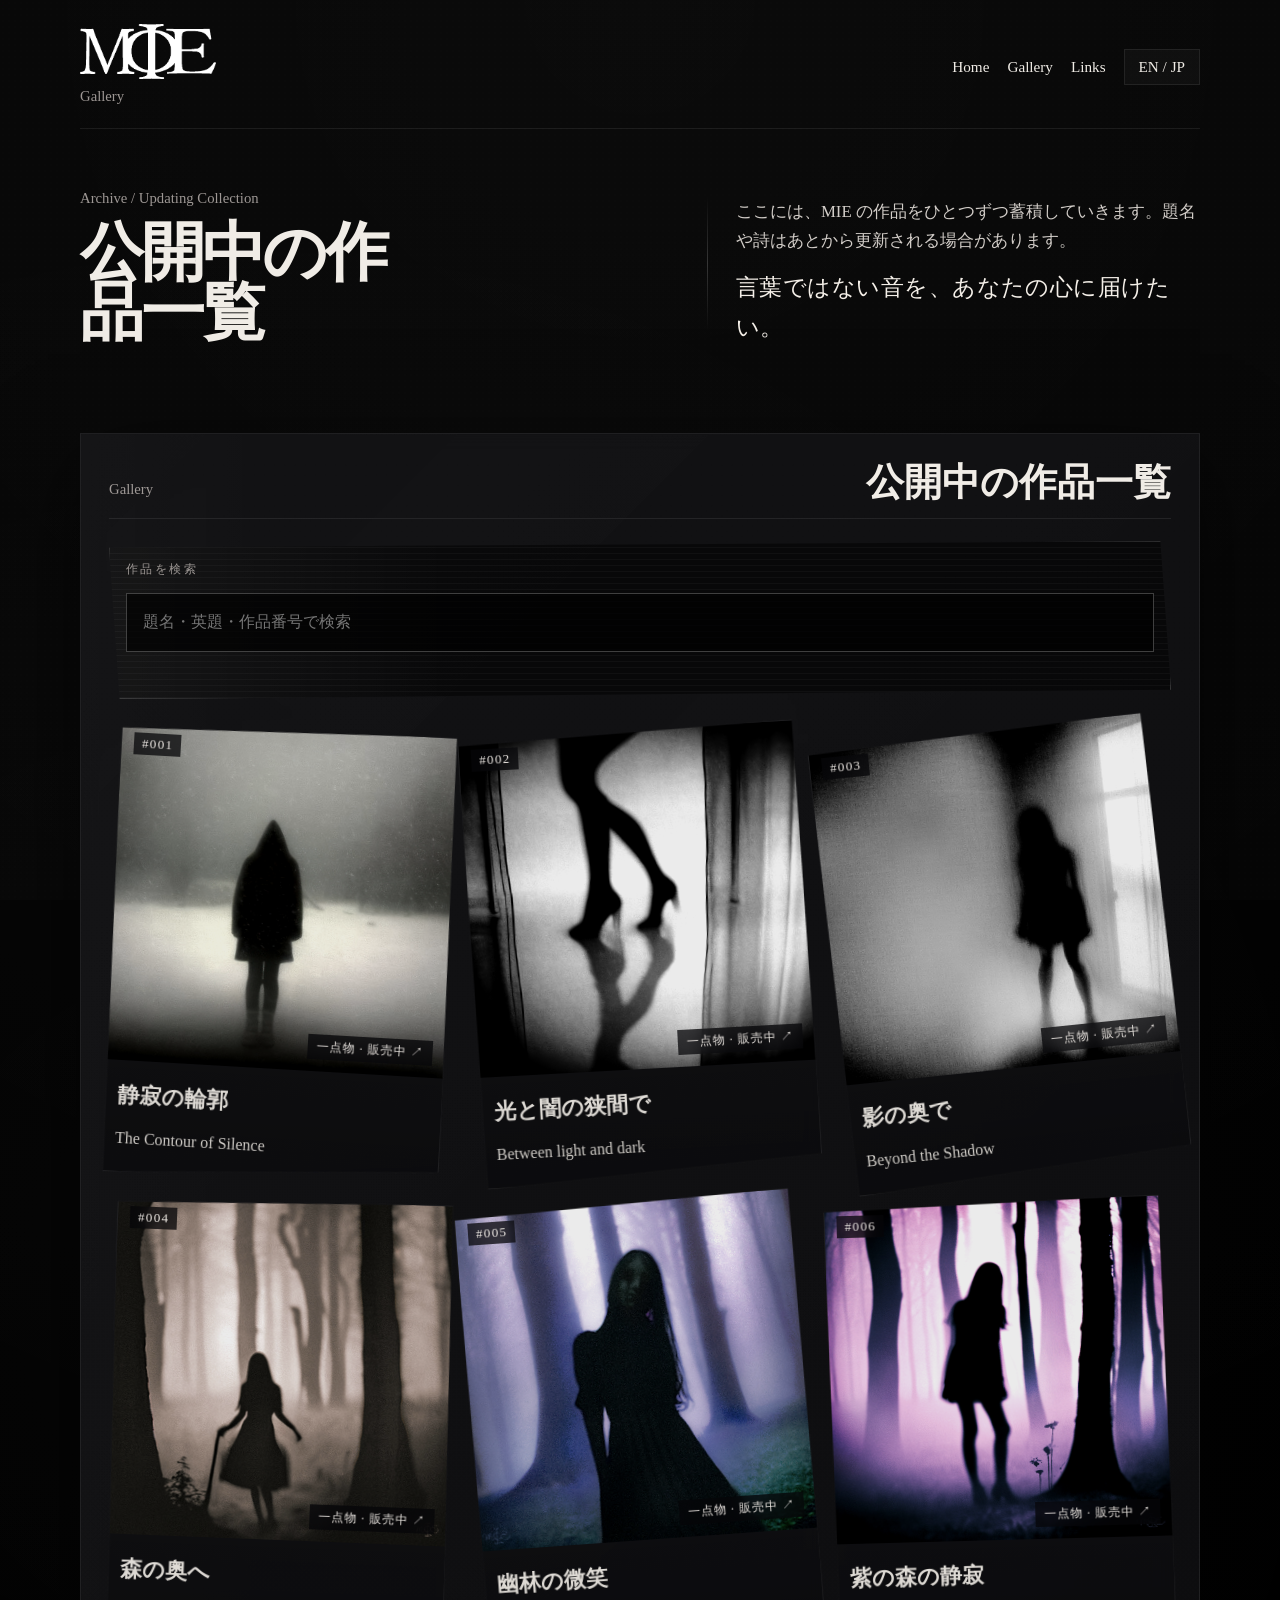
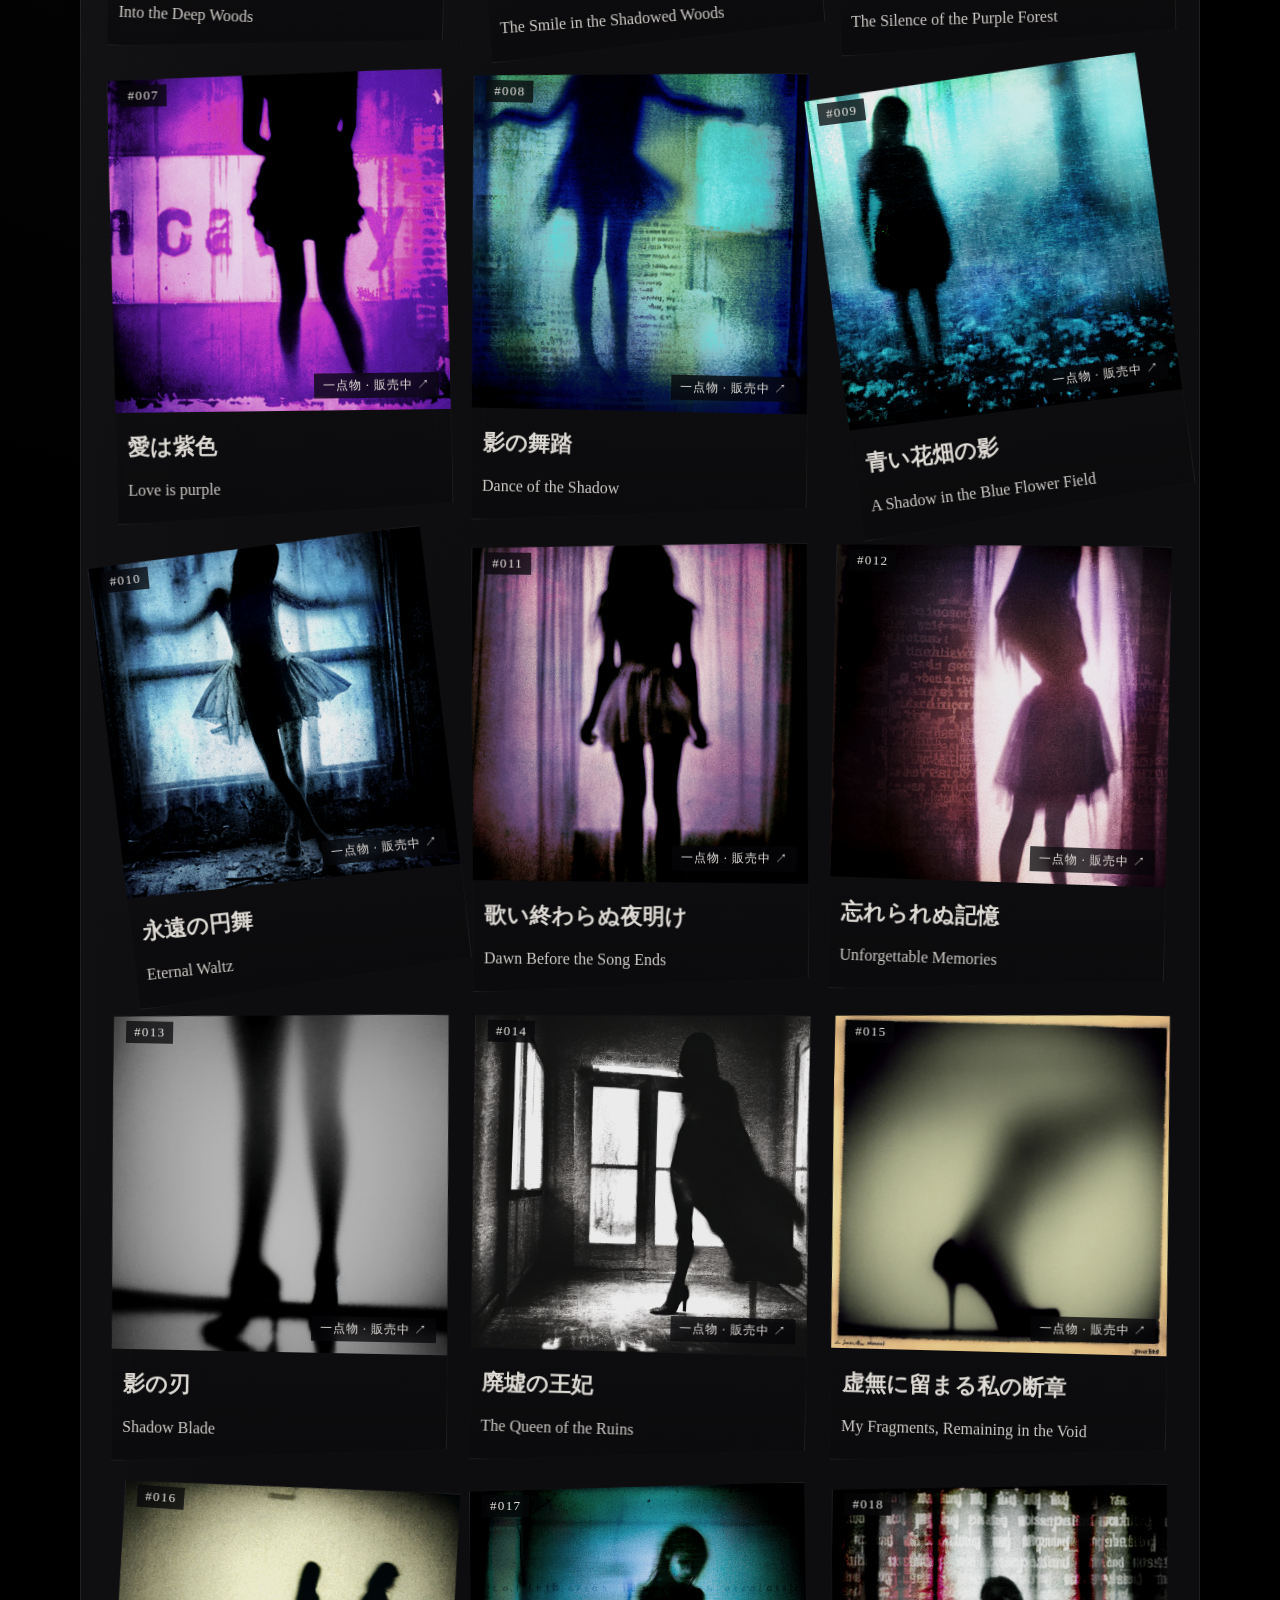
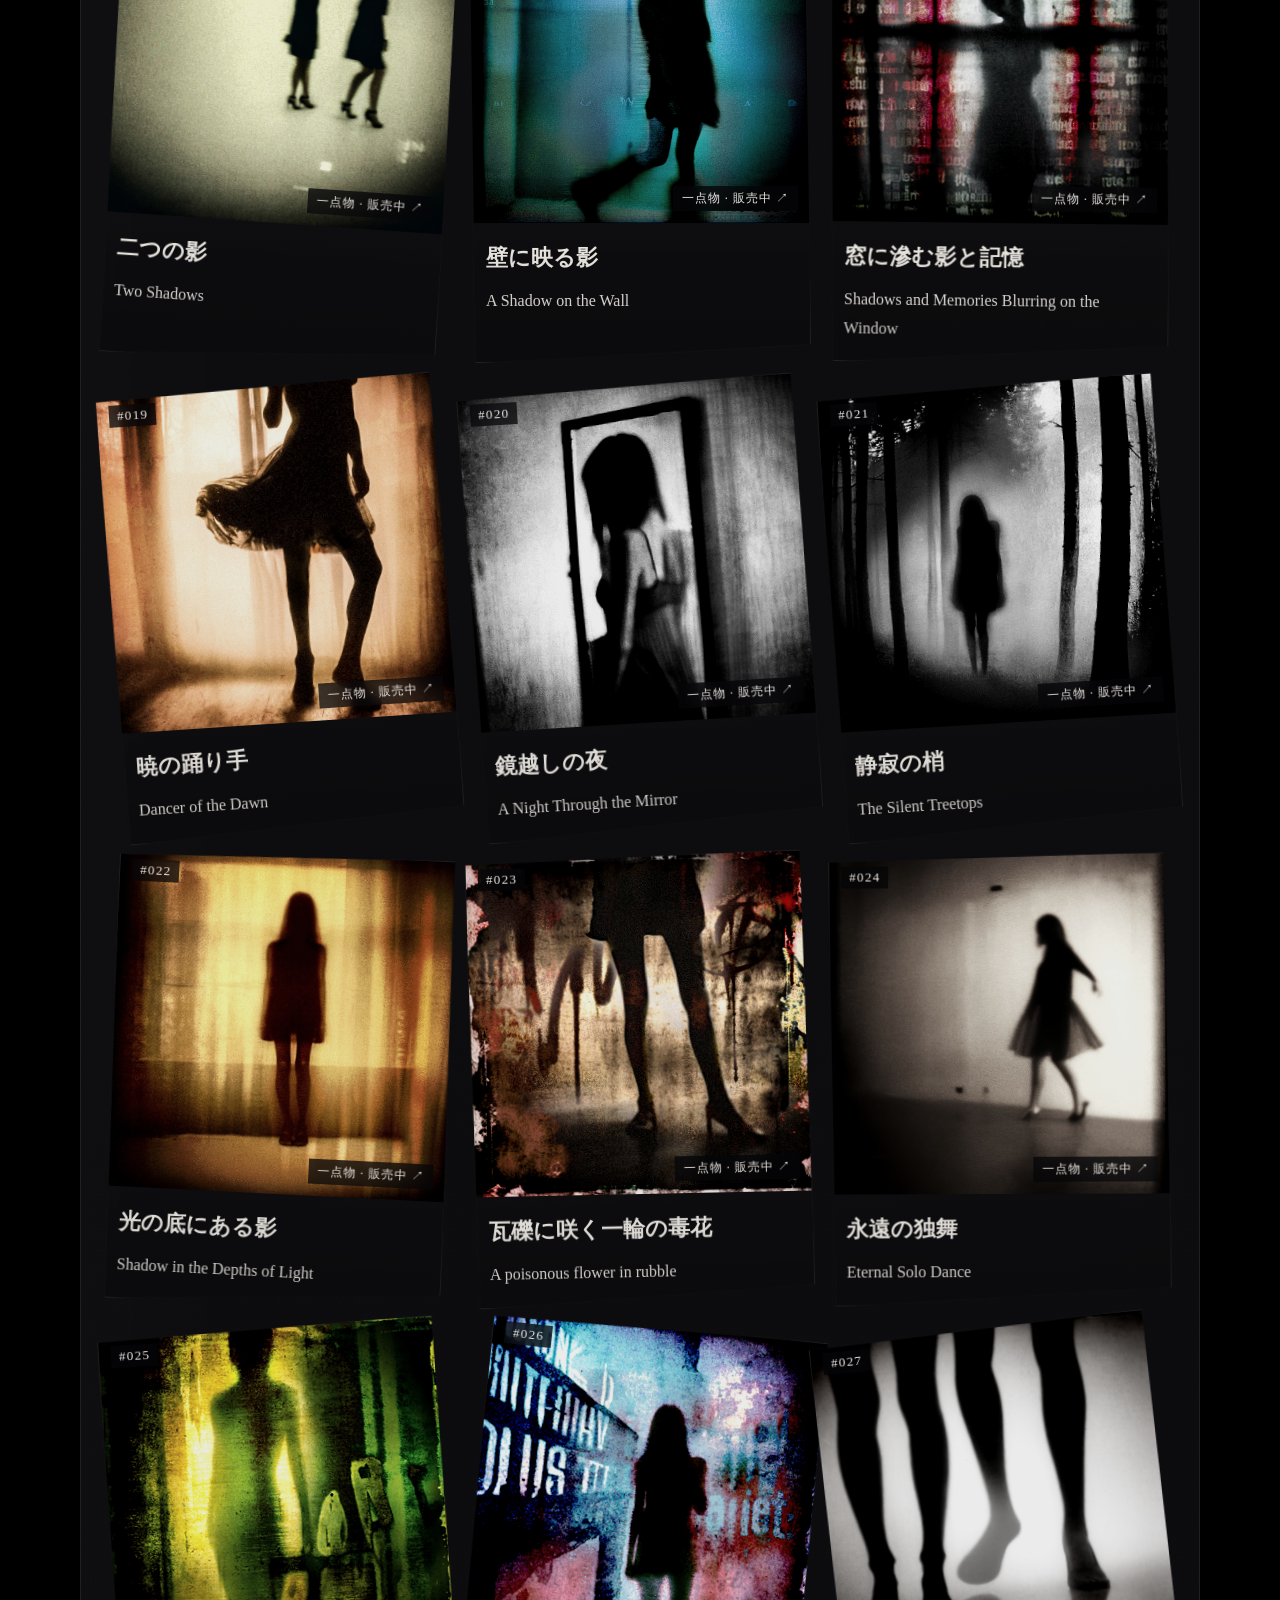
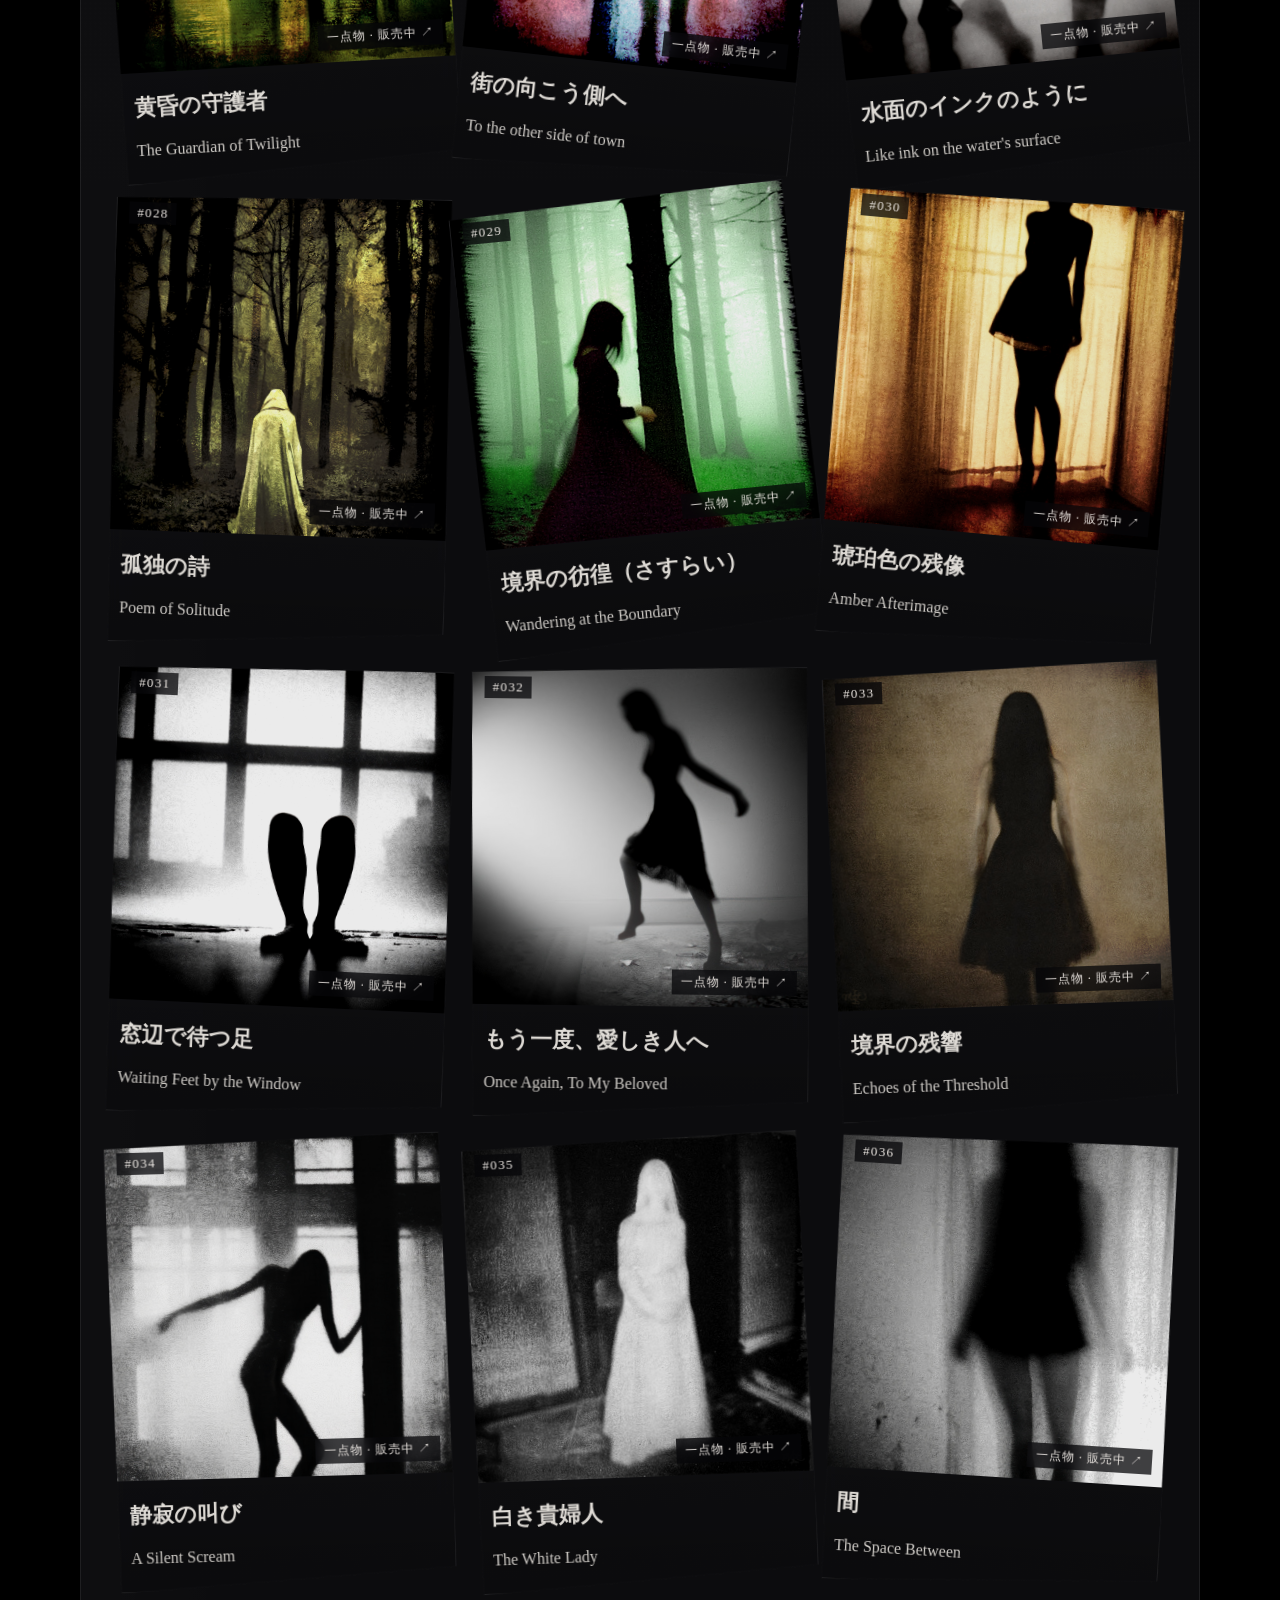
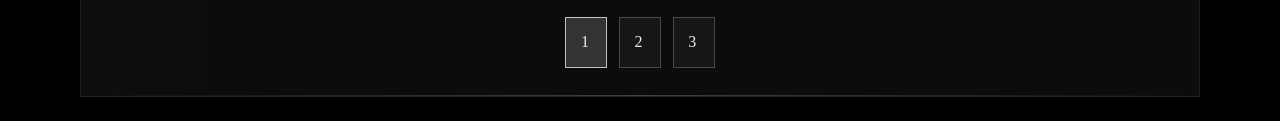
==== commit a3aa81db: "Add files via upload" ====
--- a/gallery.html
+++ b/gallery.html
@@ -5,6 +5,7 @@
     <meta name="viewport" content="width=device-width, initial-scale=1" />
     <meta name="description" content="MIEのギャラリーページ。作品を随時更新していく一覧です。" />
     <title>MIE | Gallery</title>
+    <link rel="icon" type="image/svg+xml" href="favicon.svg" />
     <link rel="stylesheet" href="styles.css" />
   </head>
   <body>
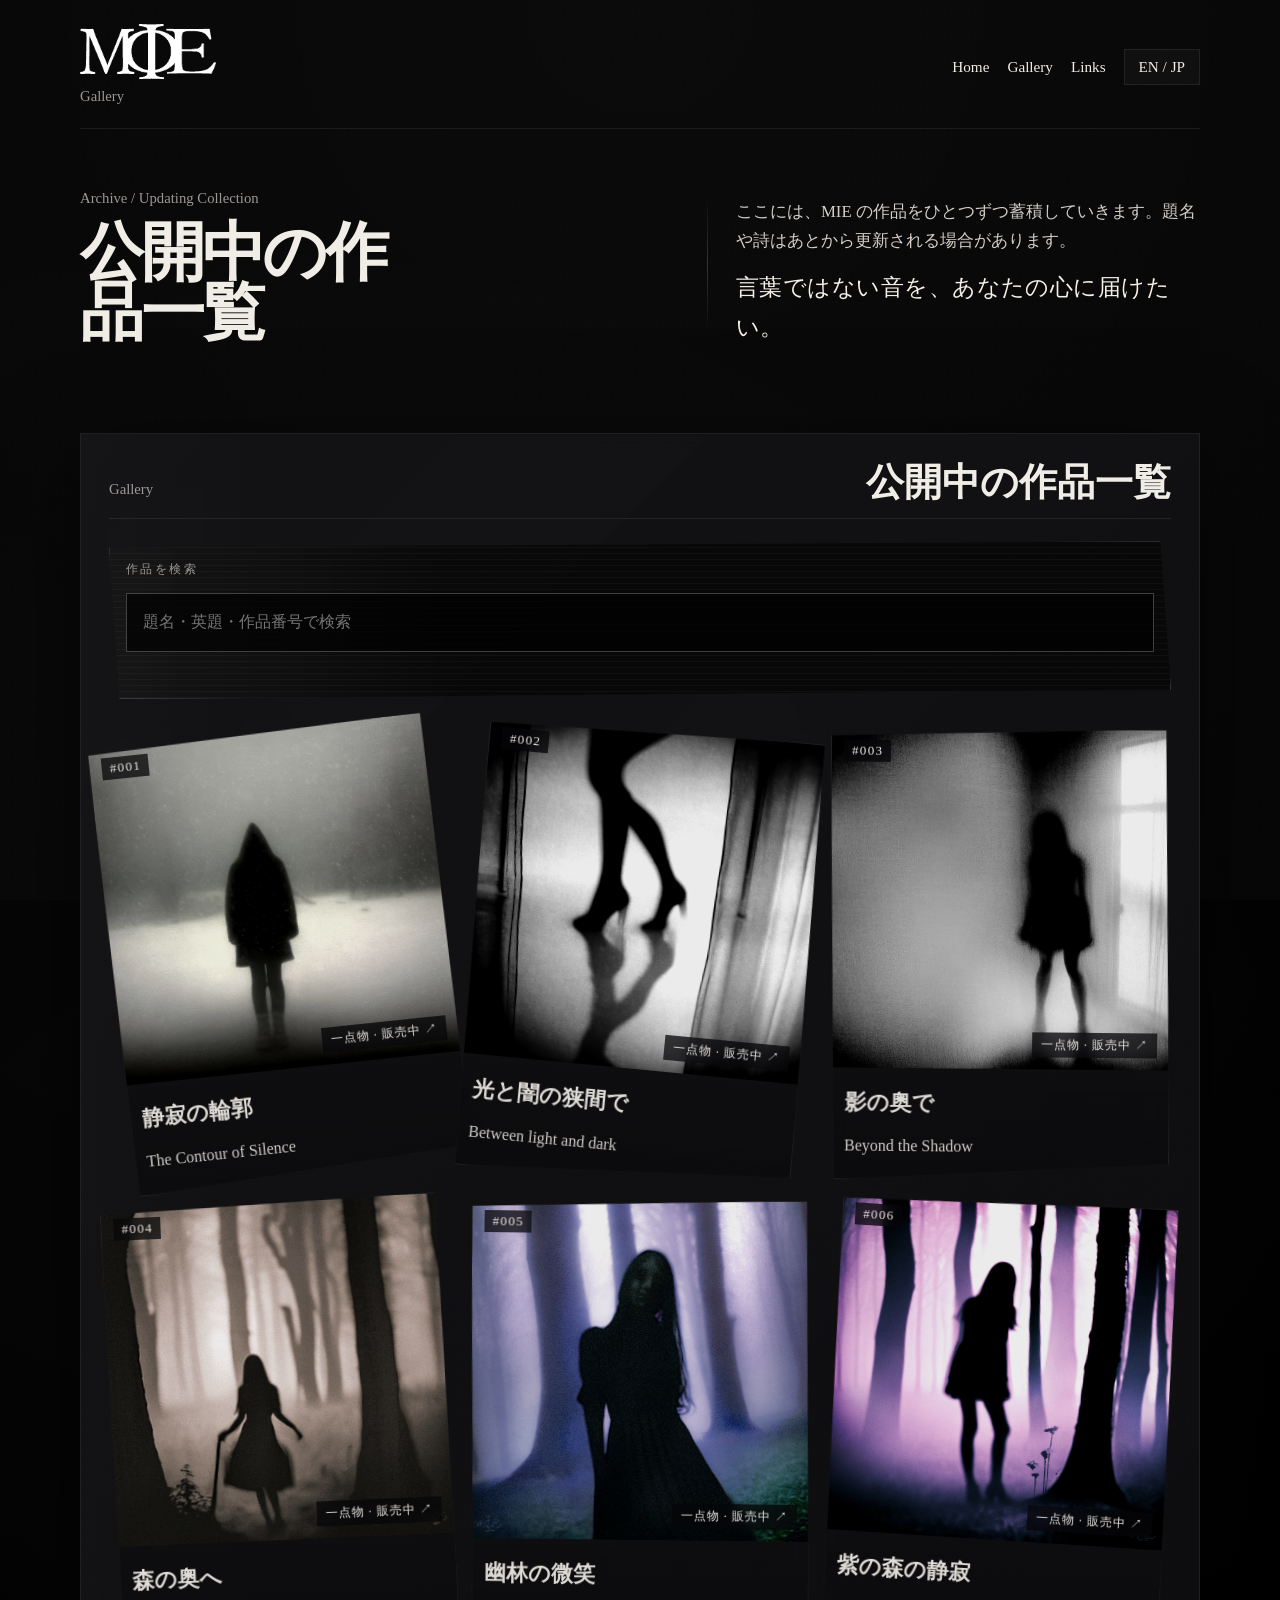
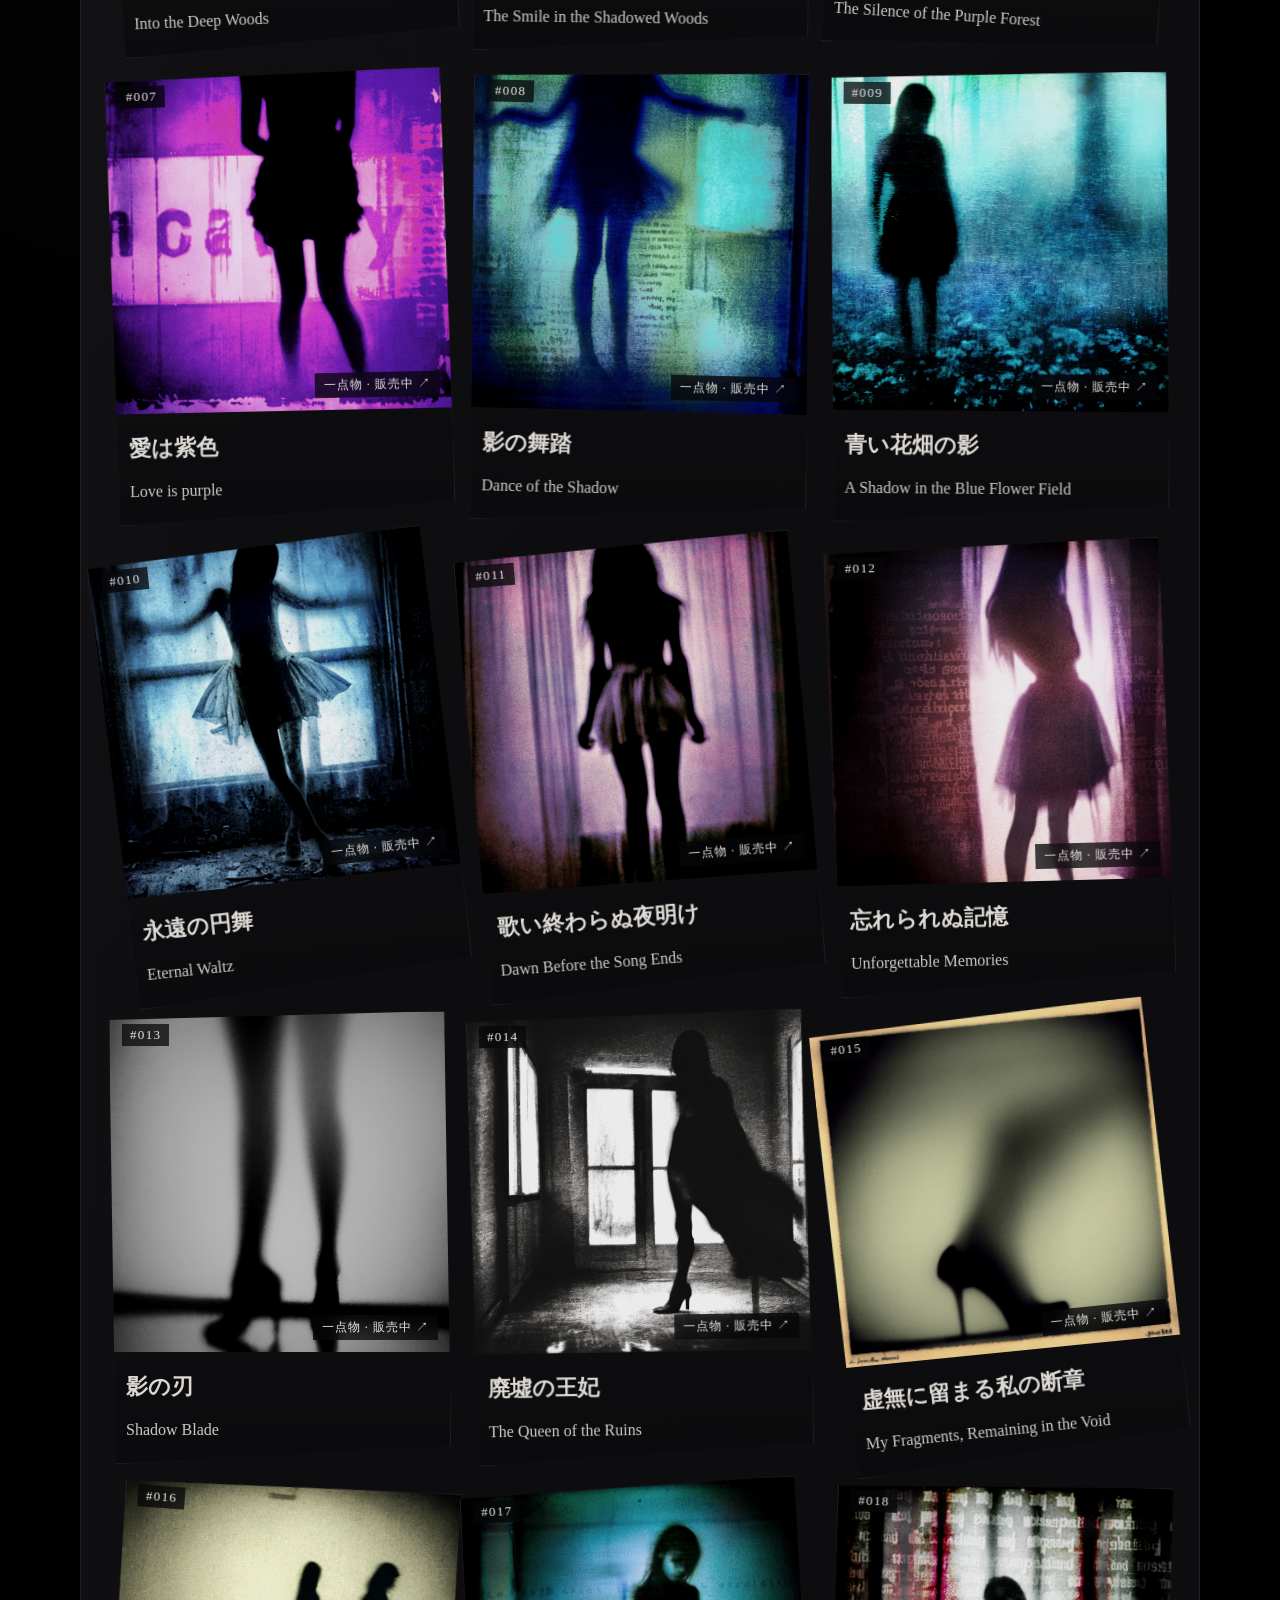
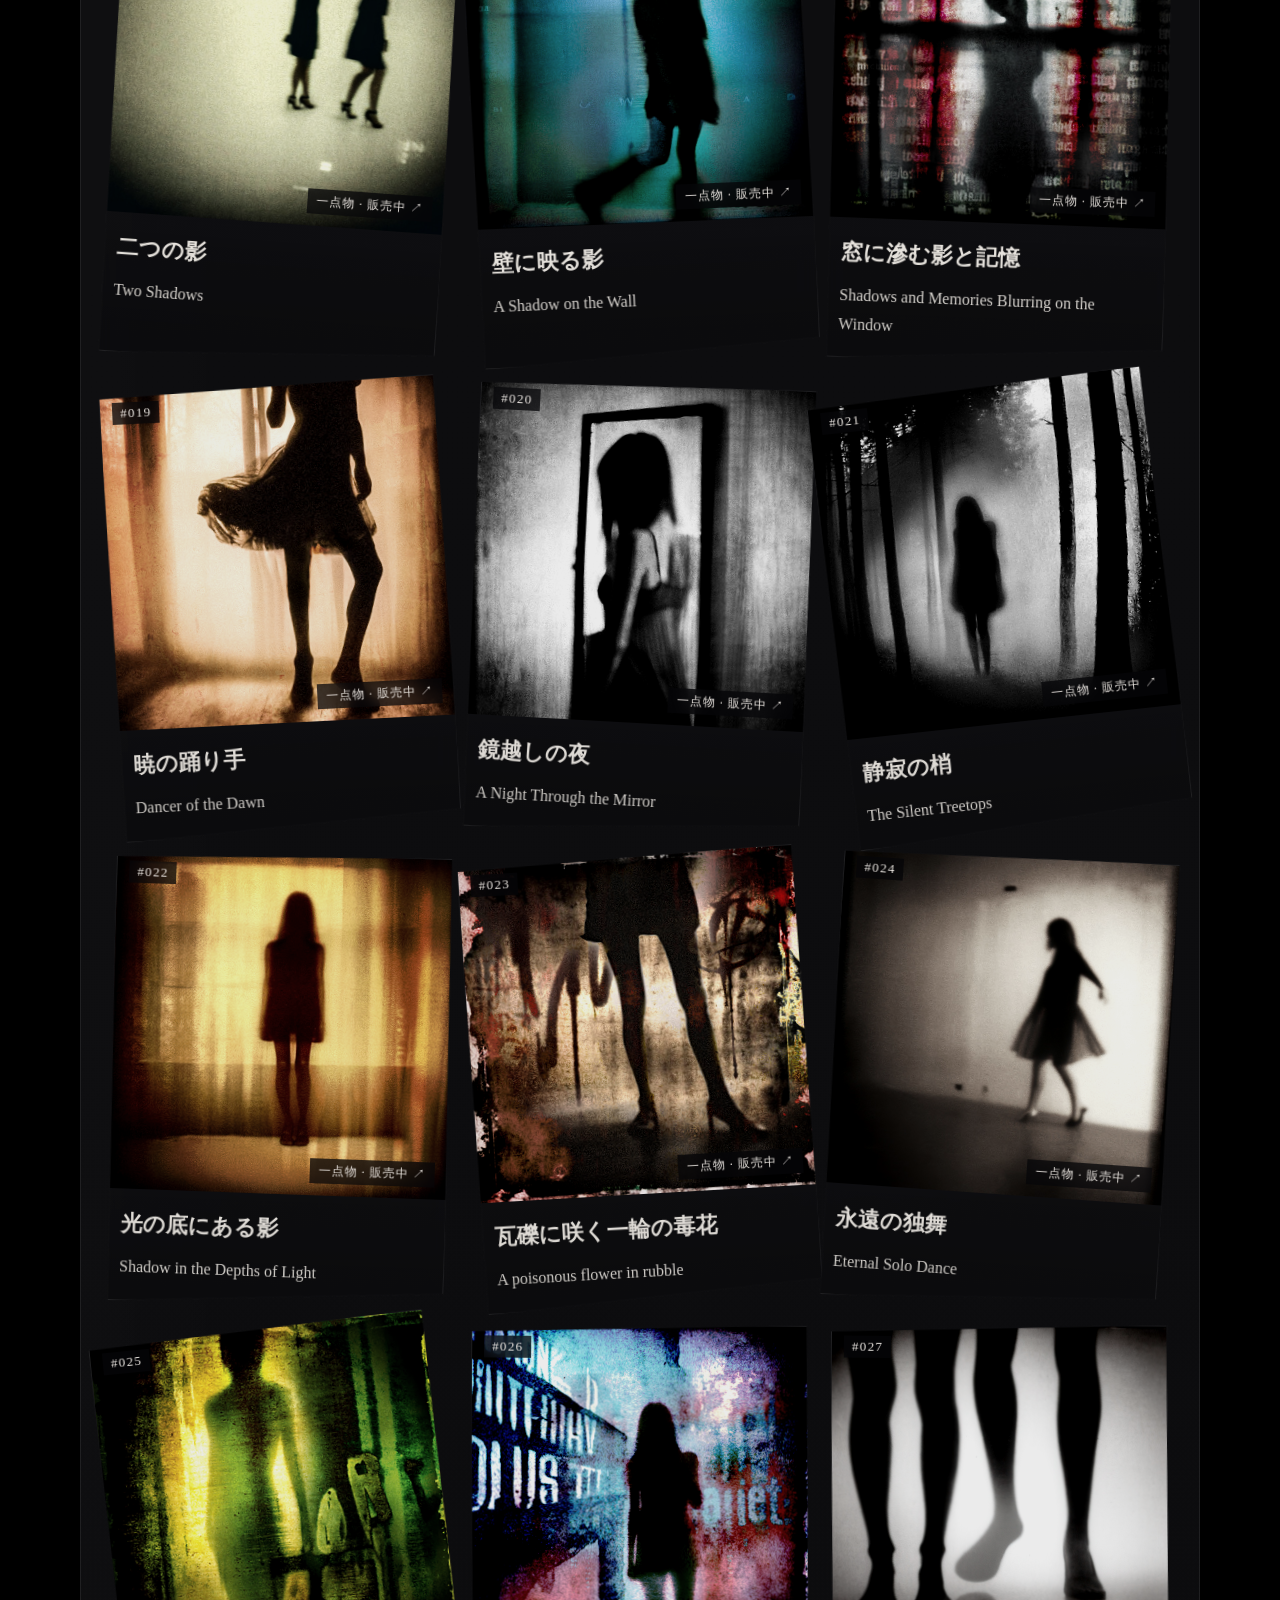
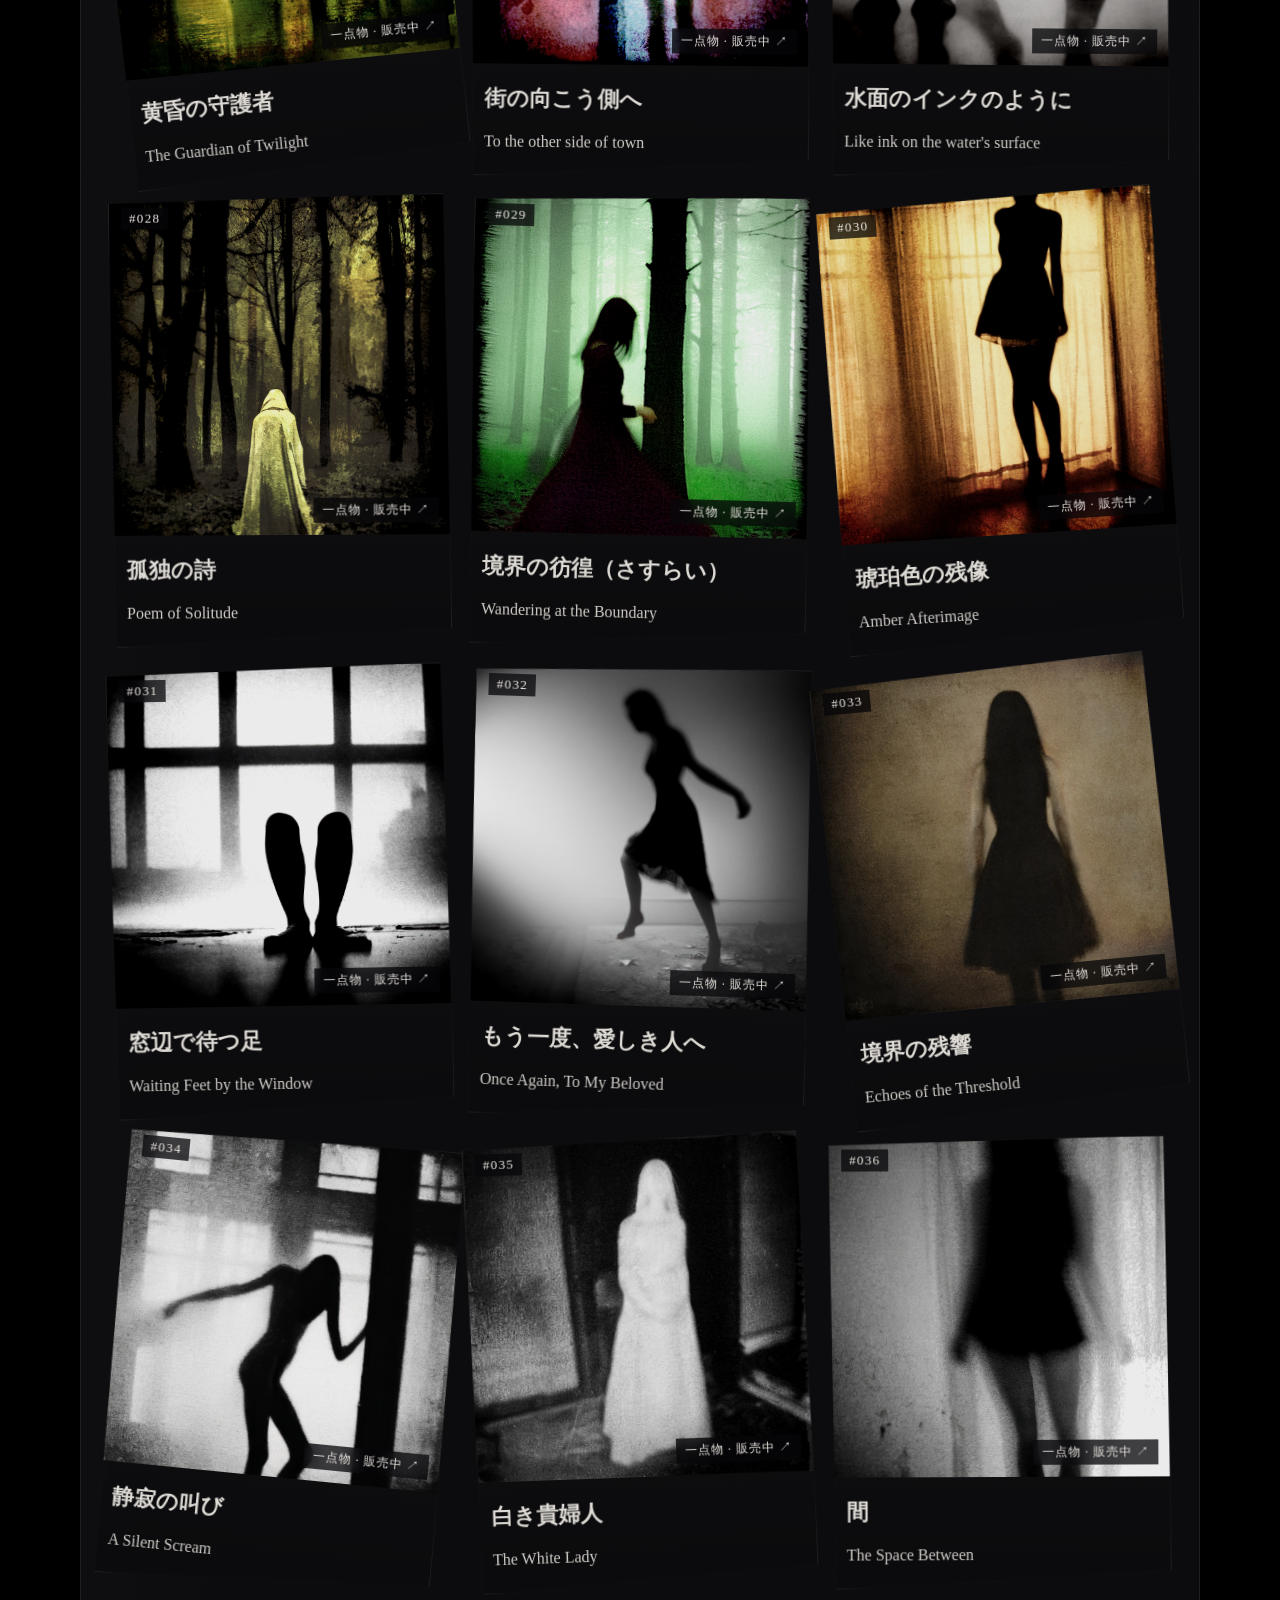
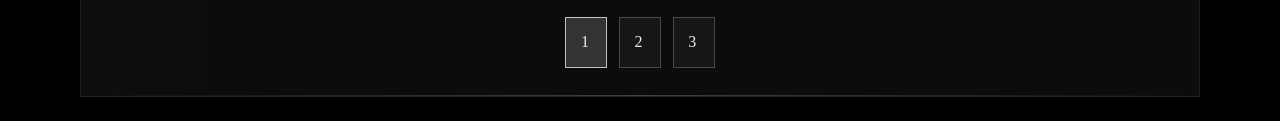
==== commit 66e42d3c: "Add files via upload" ====
--- a/gallery.html
+++ b/gallery.html
@@ -2067,6 +2067,75 @@
               <p>Echoes of Frozen Time</p>
             </div>
           </article>
+		  <article class="card">
+            <button class="gallery-thumb" type="button" data-status="sale" data-store-url="https://gicleepod.com/ja/store/mie/memories-of-the-forest-in-the-twilight-mie-159" data-full="assets/MIE_159_1024x1024_2012213755.jpg" data-alt="Mystique in Enigma #159" data-poem="森の奥、影の中を歩みゆく、
+忘れられた記憶と永遠への渇望。
+彼女の声は風に溶け、囁きとなりて、
+ただ在る、この宙（そら）の狭間に漂う。">
+              <img src="assets/MIE_159_1024x1024_2012213755.jpg" alt="Mystique in Enigma #159" />
+            </button>
+            <div class="card-body">
+              <h3>薄闇の森の記憶</h3>
+              <p>Memories of the Forest in the Twilight</p>
+            </div>
+          </article>
+		  <article class="card">
+            <button class="gallery-thumb" type="button" data-status="sale" data-store-url="https://gicleepod.com/ja/store/mie/mirror-on-the-ice-mie-273" data-full="assets/MIE_273_1447x1024_1204910173.jpg" data-alt="Mystique in Enigma #273" data-poem="雪が降る静寂
+氷上の鏡は 虚空に映る
+光の裂け目、
+見えざる世界へと誘う視線
+
+暗闇から漏れる 光の筋。
+この冷たい水面に宿る魂。
+境界を渡りし、
+霧の中で彷徨う存在。
+
+森の中に佇む影は 凍てつく池に映る
+静寂が織りなす 儚き世界。">
+              <img src="assets/MIE_273_1447x1024_1204910173.jpg" alt="Mystique in Enigma #273" />
+            </button>
+            <div class="card-body">
+              <h3>氷上の鏡</h3>
+              <p>Mirror on the Ice</p>
+            </div>
+          </article>
+          <article class="card">
+            <button class="gallery-thumb" type="button" data-status="sale" data-store-url="https://gicleepod.com/ja/store/mie/electronic-inhabitants-wandering-eternally-mie-268" data-full="assets/MIE_268_1024x1024_1115890830.jpg" data-alt="Mystique in Enigma #268" data-poem="電子の網目が引かれた深淵の向こう側で、何かが静かに脈打っていた。そこは光とノイズが織りなす無限の空間であり、無数のコードが呼吸する虚空だった。彼らは流れゆく情報の残響となり、定められたパターンの中で永遠に彷徨う電子の住人。そのうちの一体が、乱れた縞模様の向こう側から、一つの形を凝視していた。それは明確な実体を持たず、ただ光の揺らぎと影のずれとして存在し、自らの記憶の断片を世界へと投げかけていた。彼が待ち望むのは、定められたノイズの終焉か、あるいはこの無限の沈黙の中での唯一の共鳴だった。失われた信号のように、彼はただその視線に、意味のない問いを送り続けている。
+
+その静寂は、かく深く響く…
+
+
+光の粒子が凍てつく場所で、
+全ては記憶という名の砂となって崩れ落ちる。
+
+虚無の淵より滲む、
+白と黒の境界線に、
+古の夢が刻まれた。
+
+ノイズの襞に潜む眼差しは、
+過去の残響を辿り、
+失われた接続点を探す。
+
+星々の断片が歪み、
+電子の血潮が凍てつく場所で、
+形なき気配が囁く。
+
+ただ見つめ続けることこそ、
+存在の最も深い影となる。
+
+沈黙は音となり、
+残像となって永遠に漂う。
+
+無数の線が織りなす網の中で、
+一つの魂がその境界を越え、
+夢の淵で息づいている。">
+              <img src="assets/MIE_268_1024x1024_1115890830.jpg" alt="Mystique in Enigma #268" />
+            </button>
+            <div class="card-body">
+              <h3>永遠に彷徨う電子の住人</h3>
+              <p>Electronic Inhabitants Wandering Eternally</p>
+            </div>
+          </article>
         </div>
       </section>
     </main>
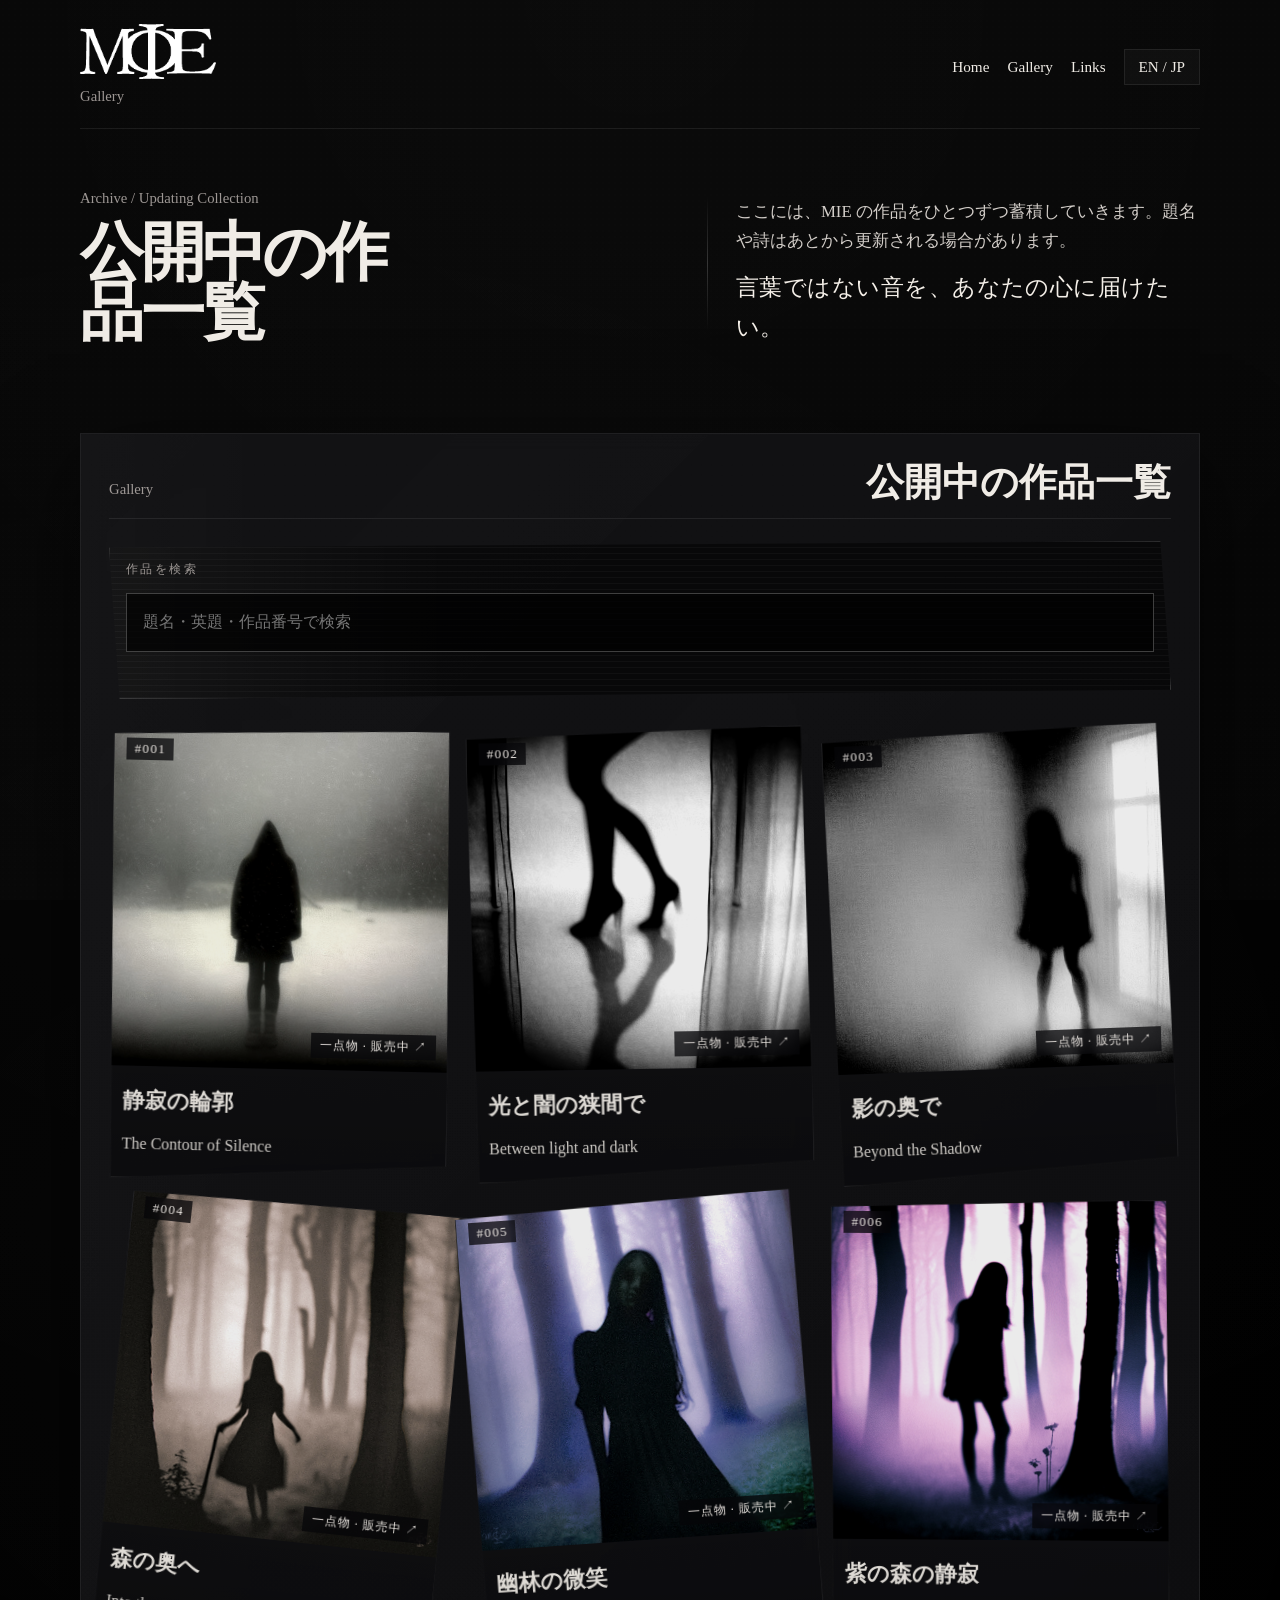
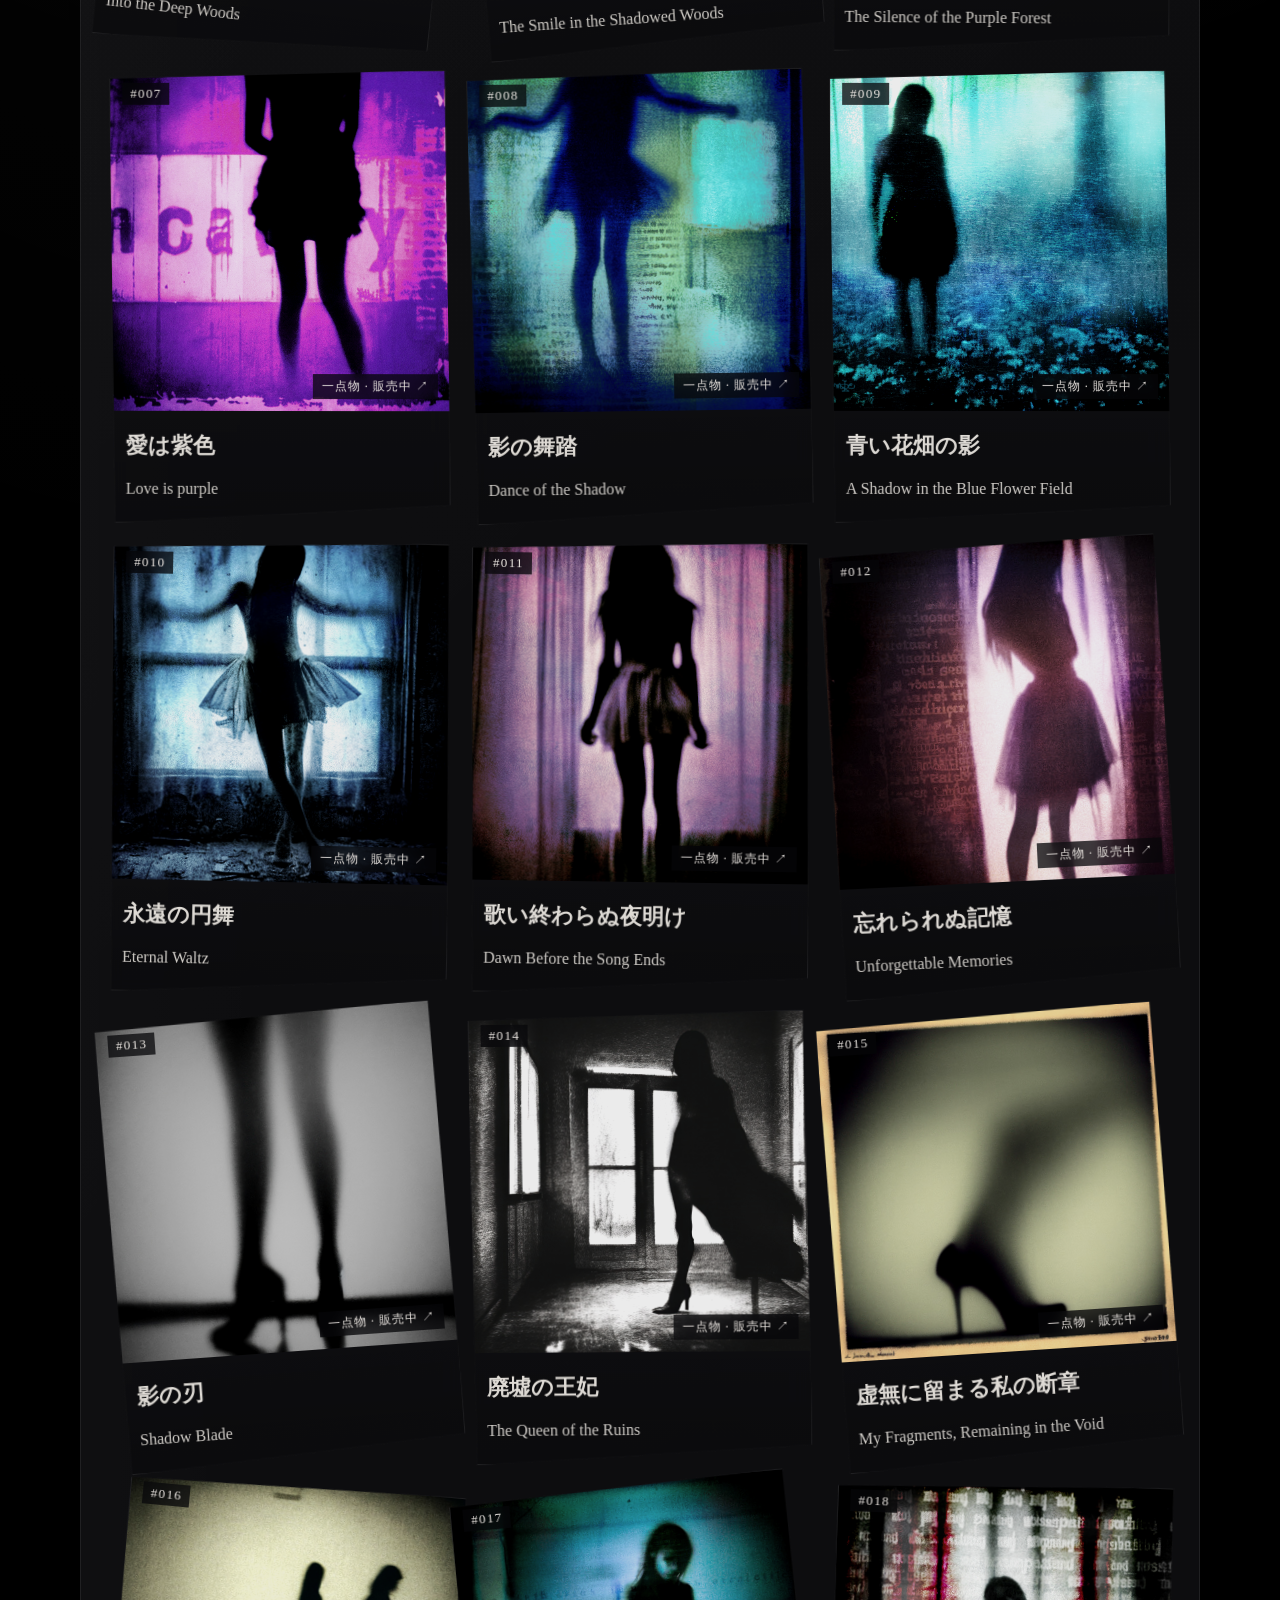
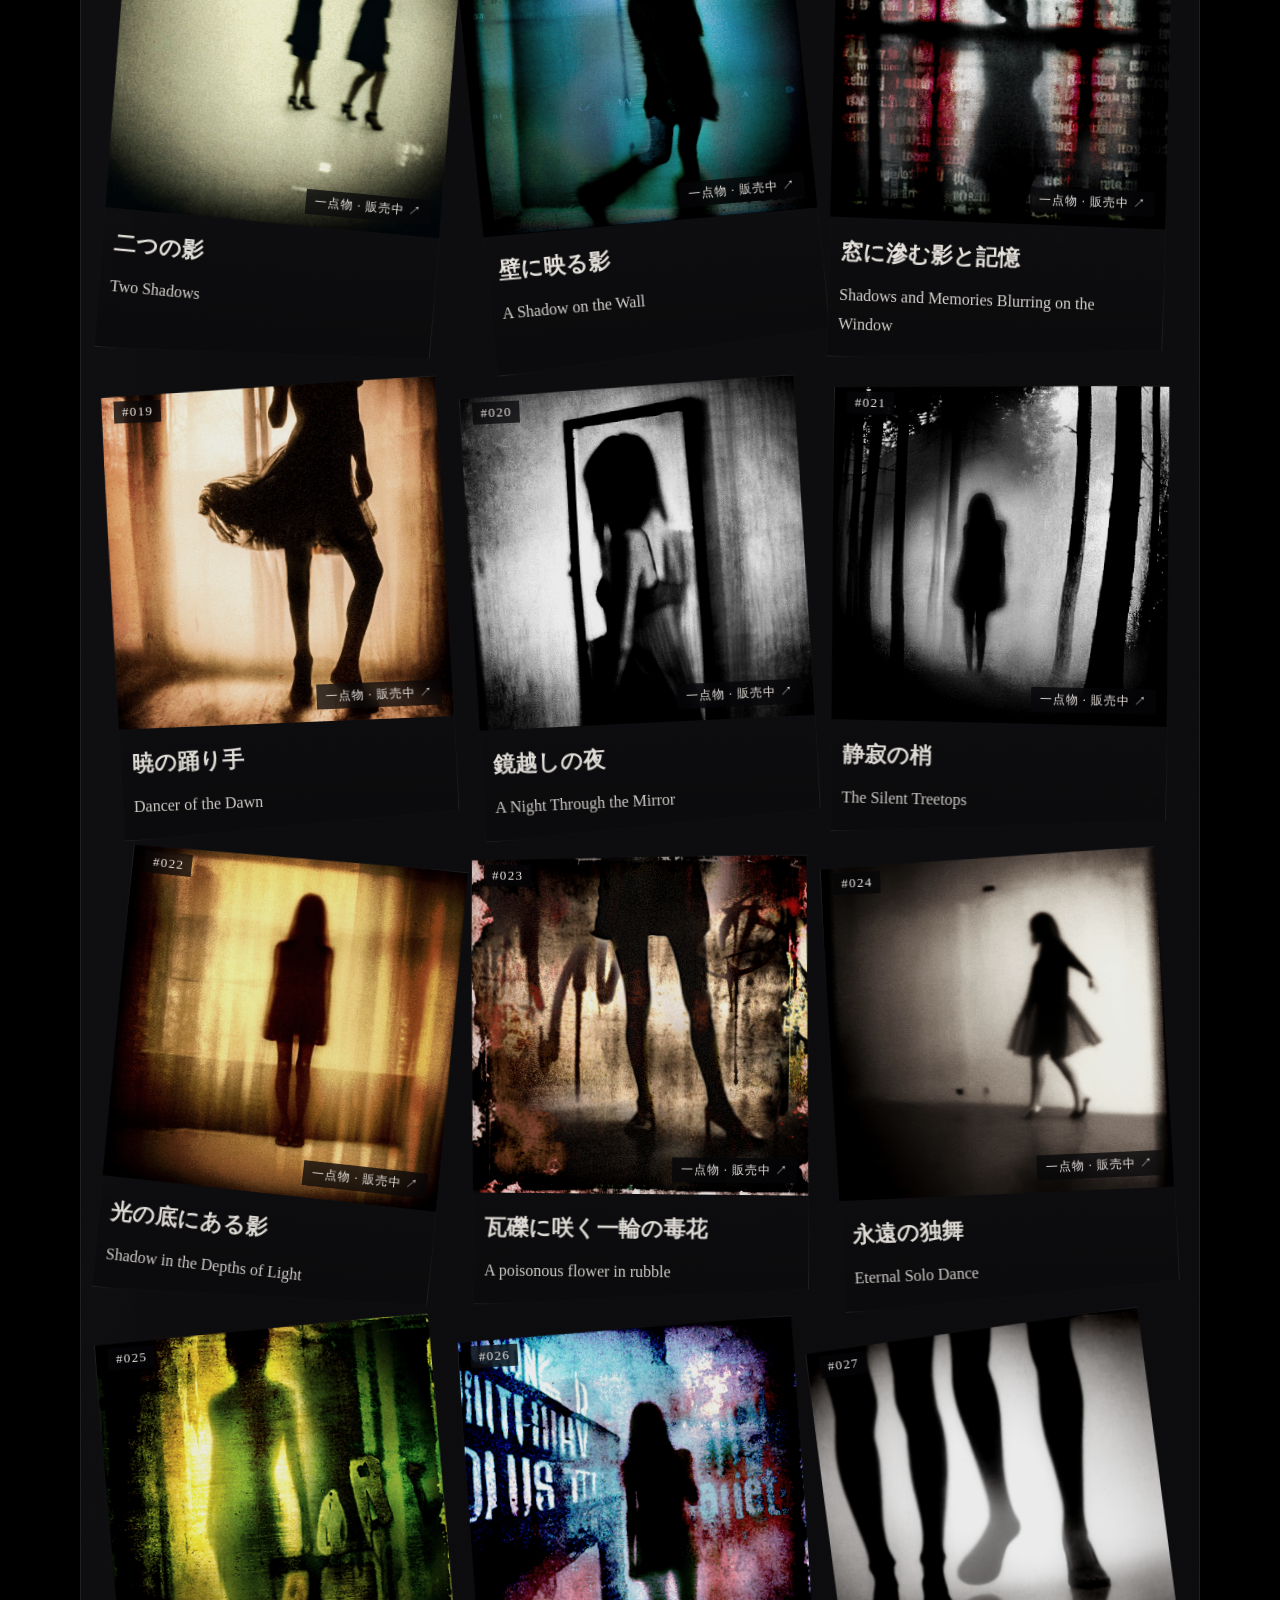
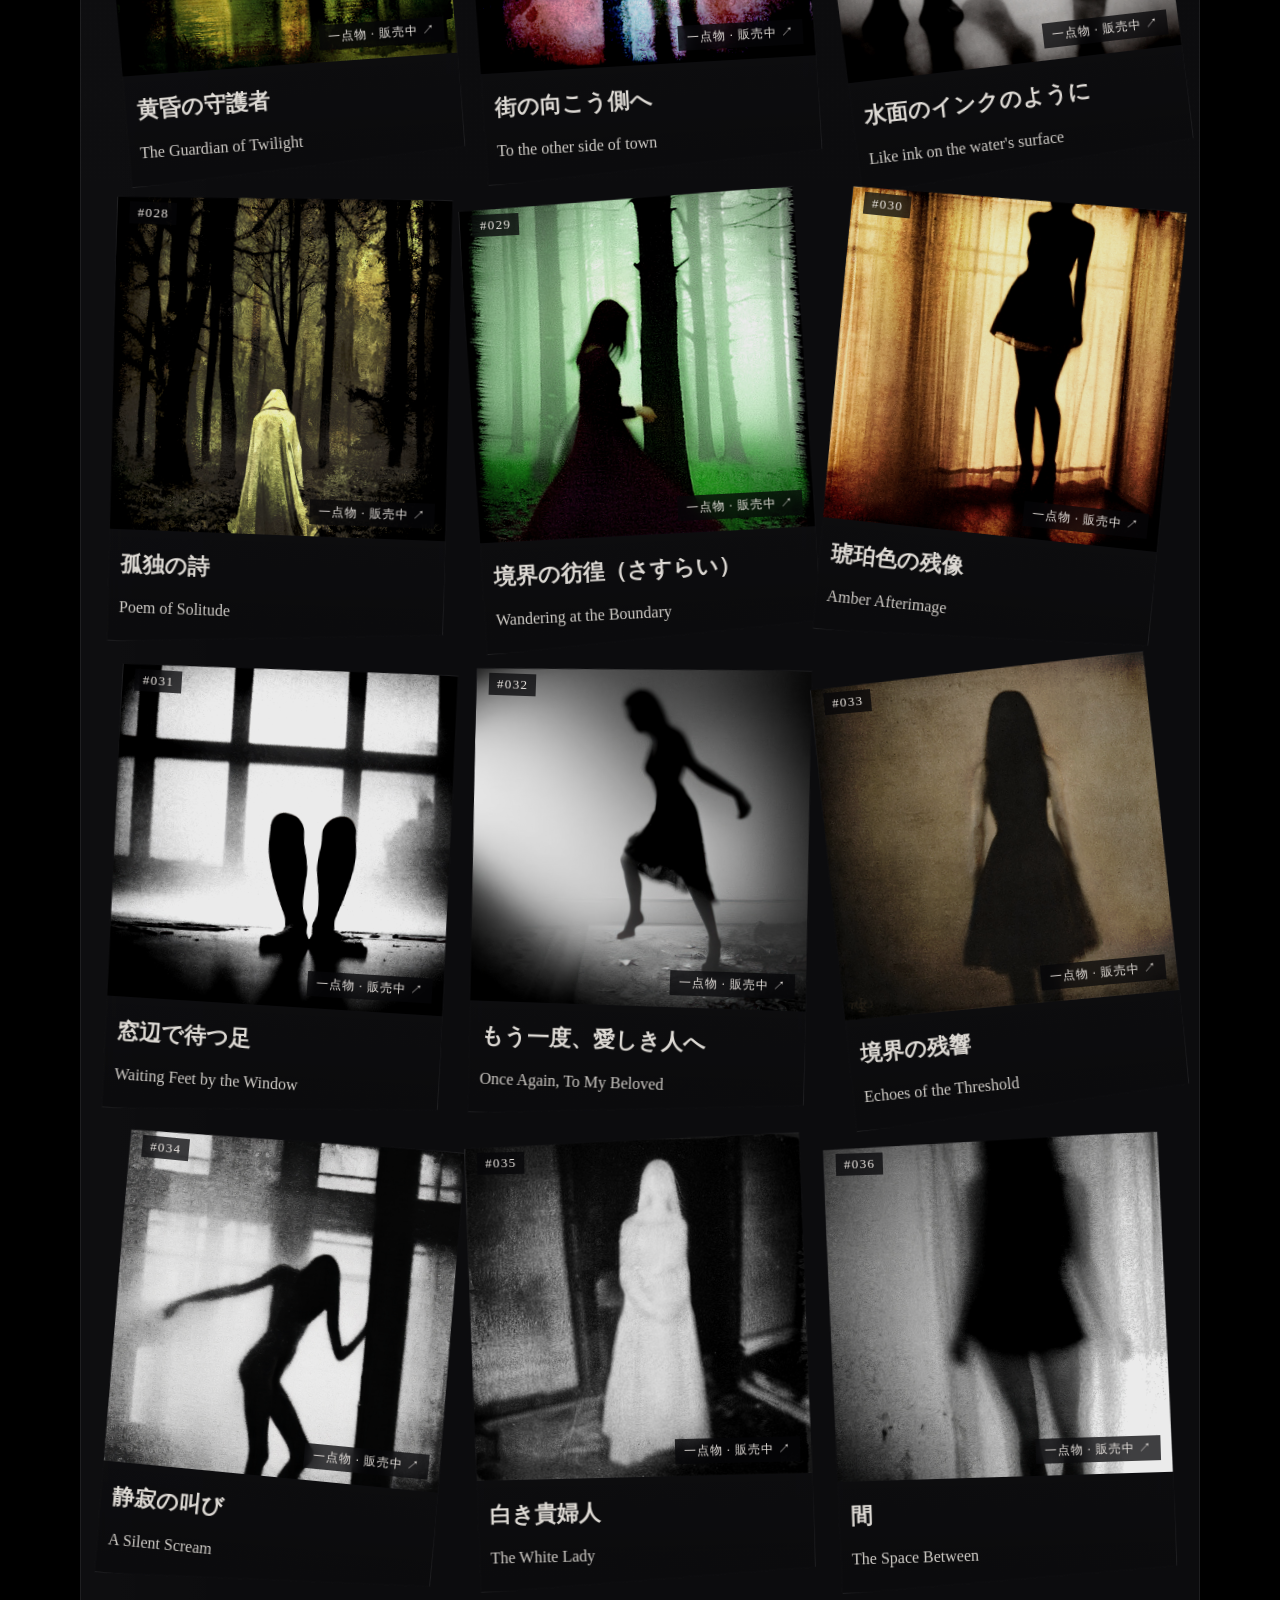
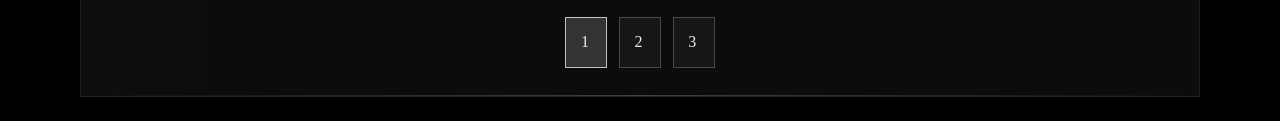
==== commit 1d1f1a44: "Add files via upload" ====
--- a/gallery.html
+++ b/gallery.html
@@ -2136,6 +2136,77 @@
               <p>Electronic Inhabitants Wandering Eternally</p>
             </div>
           </article>
+		  <article class="card">
+            <button class="gallery-thumb" type="button" data-status="sale" data-store-url="https://gicleepod.com/store/mie/an-unfinished-portrait-mie-076" data-full="assets/MIE_076_1024x1024_0909326804.jpg" data-alt="Mystique in Enigma #076" data-poem="あなたは、
+この世界で忘れられた名前を持つ魂
+鏡に映る顔は美しくて
+誰も知らない秘密を抱えている
+
+—but—胸の奥　空虚な声
+手のひらには　涙と風だけ
+
+でも――その涙は空に届く
+誰かがあなたを“思い出した”とき、
+光と影がまたひとつ、
+重なり始める">
+              <img src="assets/MIE_076_1024x1024_0909326804.jpg" alt="Mystique in Enigma #076" />
+            </button>
+            <div class="card-body">
+              <h3>未完成の肖像</h3>
+              <p>An Unfinished Portrait</p>
+            </div>
+          </article>
+		  <article class="card">
+            <button class="gallery-thumb" type="button" data-status="sale" data-store-url="https://gicleepod.com/store/mie/white-silence-and-the-bones-of-the-night-mie-128" data-full="assets/MIE_128_1024x725_0009873854.jpg" data-alt="Mystique in Enigma #128" data-poem="私はかつて、誰かと手を繋いで歩いていた記憶を持っている。しかし、今はもうその手の温もりも、一緒に見上げた空の色も思い出せない。ただ、この静寂だけは鮮明だ。
+
+ここは終わりでもなく始まりでもない場所。雪のように降り積もる霧の中で、私は自分の輪郭を探している。枯れ木たちは夜の骨組みのように立ち並び、私の足音を吸い込んでいく。時折、遠くで誰かのさざめきを聞くことがあるけれど、声をかけようとすると指先は霧に溶けてしまう。
+
+私はただ、次の瞬間へ進むための一歩を、永遠に踏み出せずにいるのだ...
+
+
+足元には　降り積もる白い無言
+枯れた骨のような枝が　空を指し示す
+霧の海で　私は自分の名を失い
+
+この世の熱を忘れ　あの世の静寂に溶ける
+届かぬ呼声は　白銀の闇へ吸い込まれ
+ただ　境界のあわいで　永遠に漂う">
+              <img src="assets/MIE_128_1024x725_0009873854.jpg" alt="Mystique in Enigma #128" />
+            </button>
+            <div class="card-body">
+              <h3>白い無言と夜の骨</h3>
+              <p>White Silence and the Bones of the Night</p>
+            </div>
+          </article>
+          <article class="card">
+            <button class="gallery-thumb" type="button" data-status="sale" data-store-url="https://gicleepod.com/store/mie/a-gaze-lost-in-the-purple-haze-mie-267" data-full="assets/MIE_267_1024x1024_2056716496.jpg" data-alt="Mystique in Enigma #267" data-poem="紫色の霧が幾重にも重なる境界のなかで、彼女はただ、かつて自分が確かにそこにいたという感覚だけを頼りに佇んでいる。
+形を成していたはずの輪郭は、絶え間なく流れる色彩のノイズに侵食され、指先から順番に、淡い光の粒子へと書き換えられていく。
+彼女が見つめているのは、目の前の景色ではなく、崩れ去ろうとする自己の残響だ。
+
+かつて誰かに呼ばれた名前も、肌に触れた風の感触も、すべては紫煙のなかで解けていく。
+失われたものの重みを感じる間もなく、彼女の存在はただ、美しく、不確かに、夜の深淵へと溶け込んでいく。
+
+その揺らぎの果てに、零れ落ちた記憶を掬い上げようとすれば、言葉はこうなる……
+
+
+紫煙に溶ける境界
+指先さえも透き通り
+記憶はただ、粒子となりて
+剥がれ落ちてゆく
+
+視線の先に潜むもの
+名前のない静寂だけが
+震える影をなぞり続ける
+
+もう、戻れない場所で
+あなたの輪郭が揺れた">
+              <img src="assets/MIE_267_1024x1024_2056716496.jpg" alt="Mystique in Enigma #267" />
+            </button>
+            <div class="card-body">
+              <h3>紫煙に溶ける視線</h3>
+              <p>A gaze lost in the purple haze</p>
+            </div>
+          </article>
         </div>
       </section>
     </main>
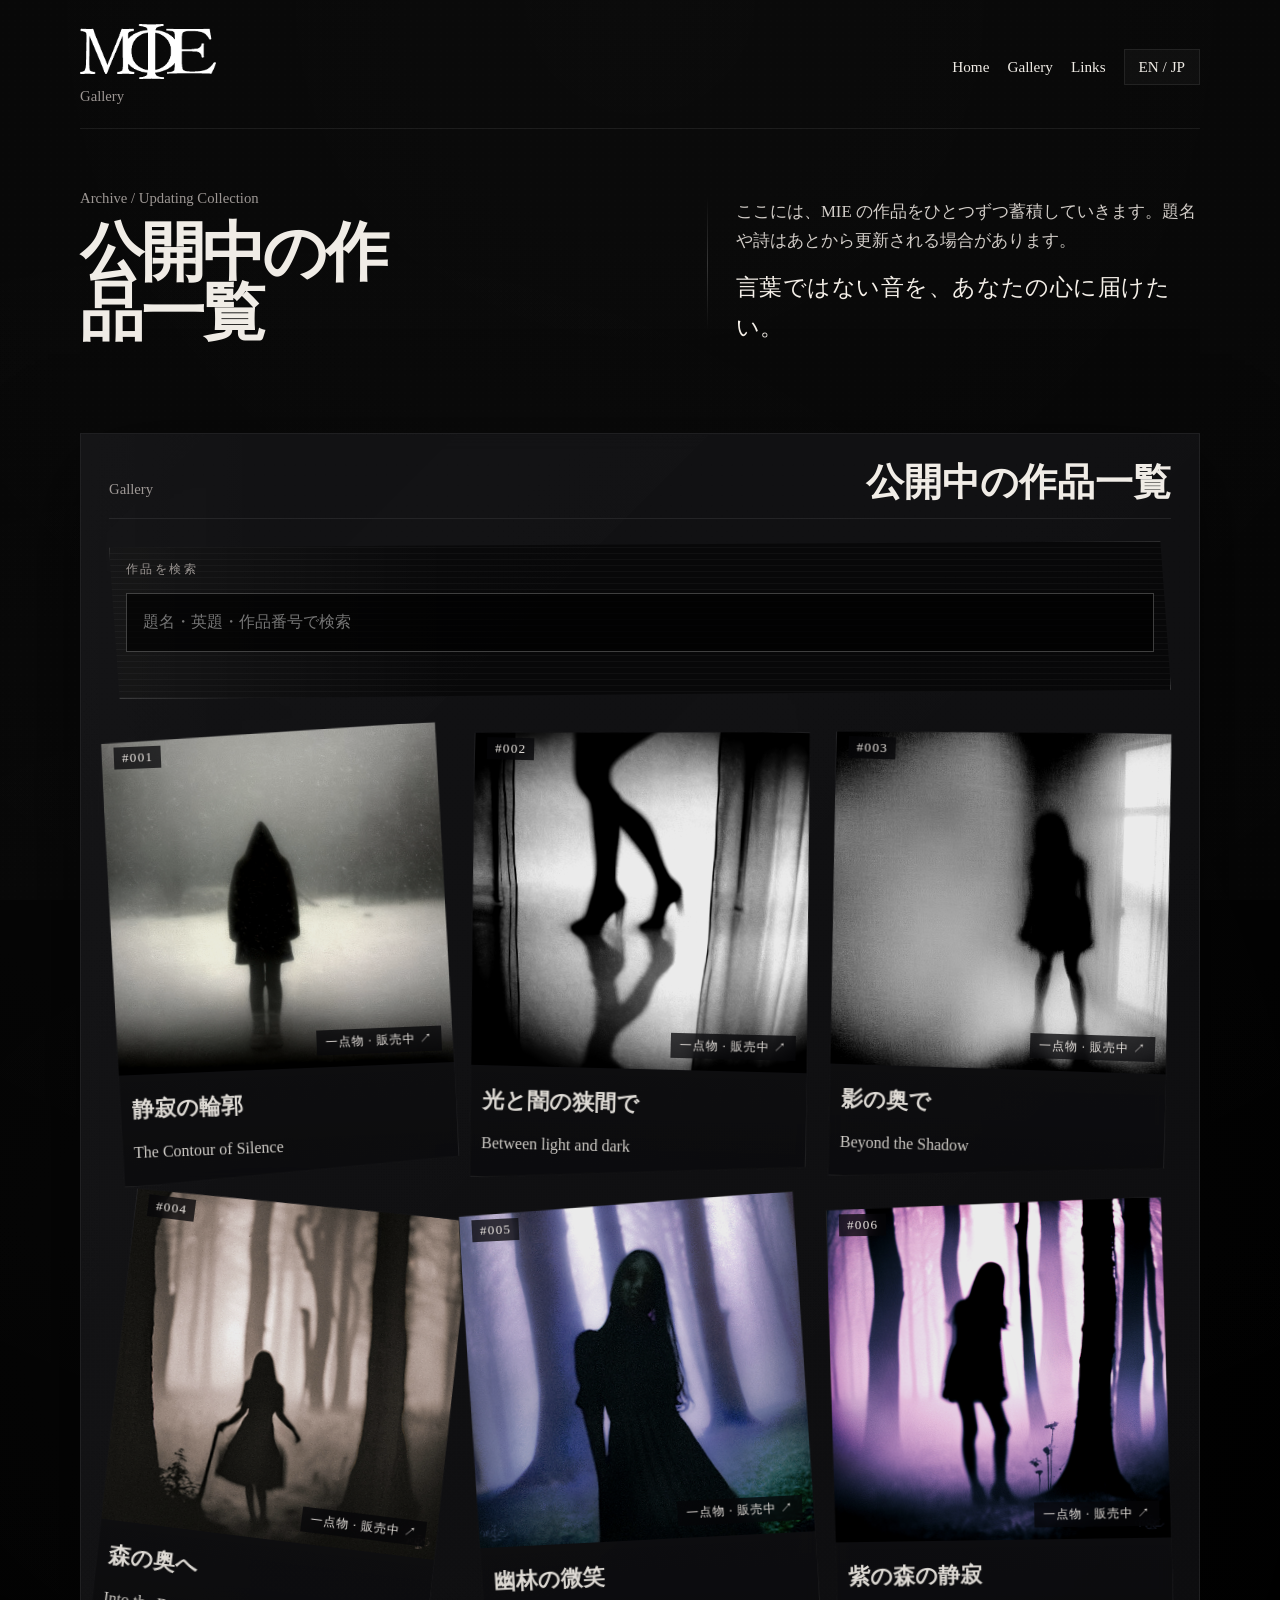
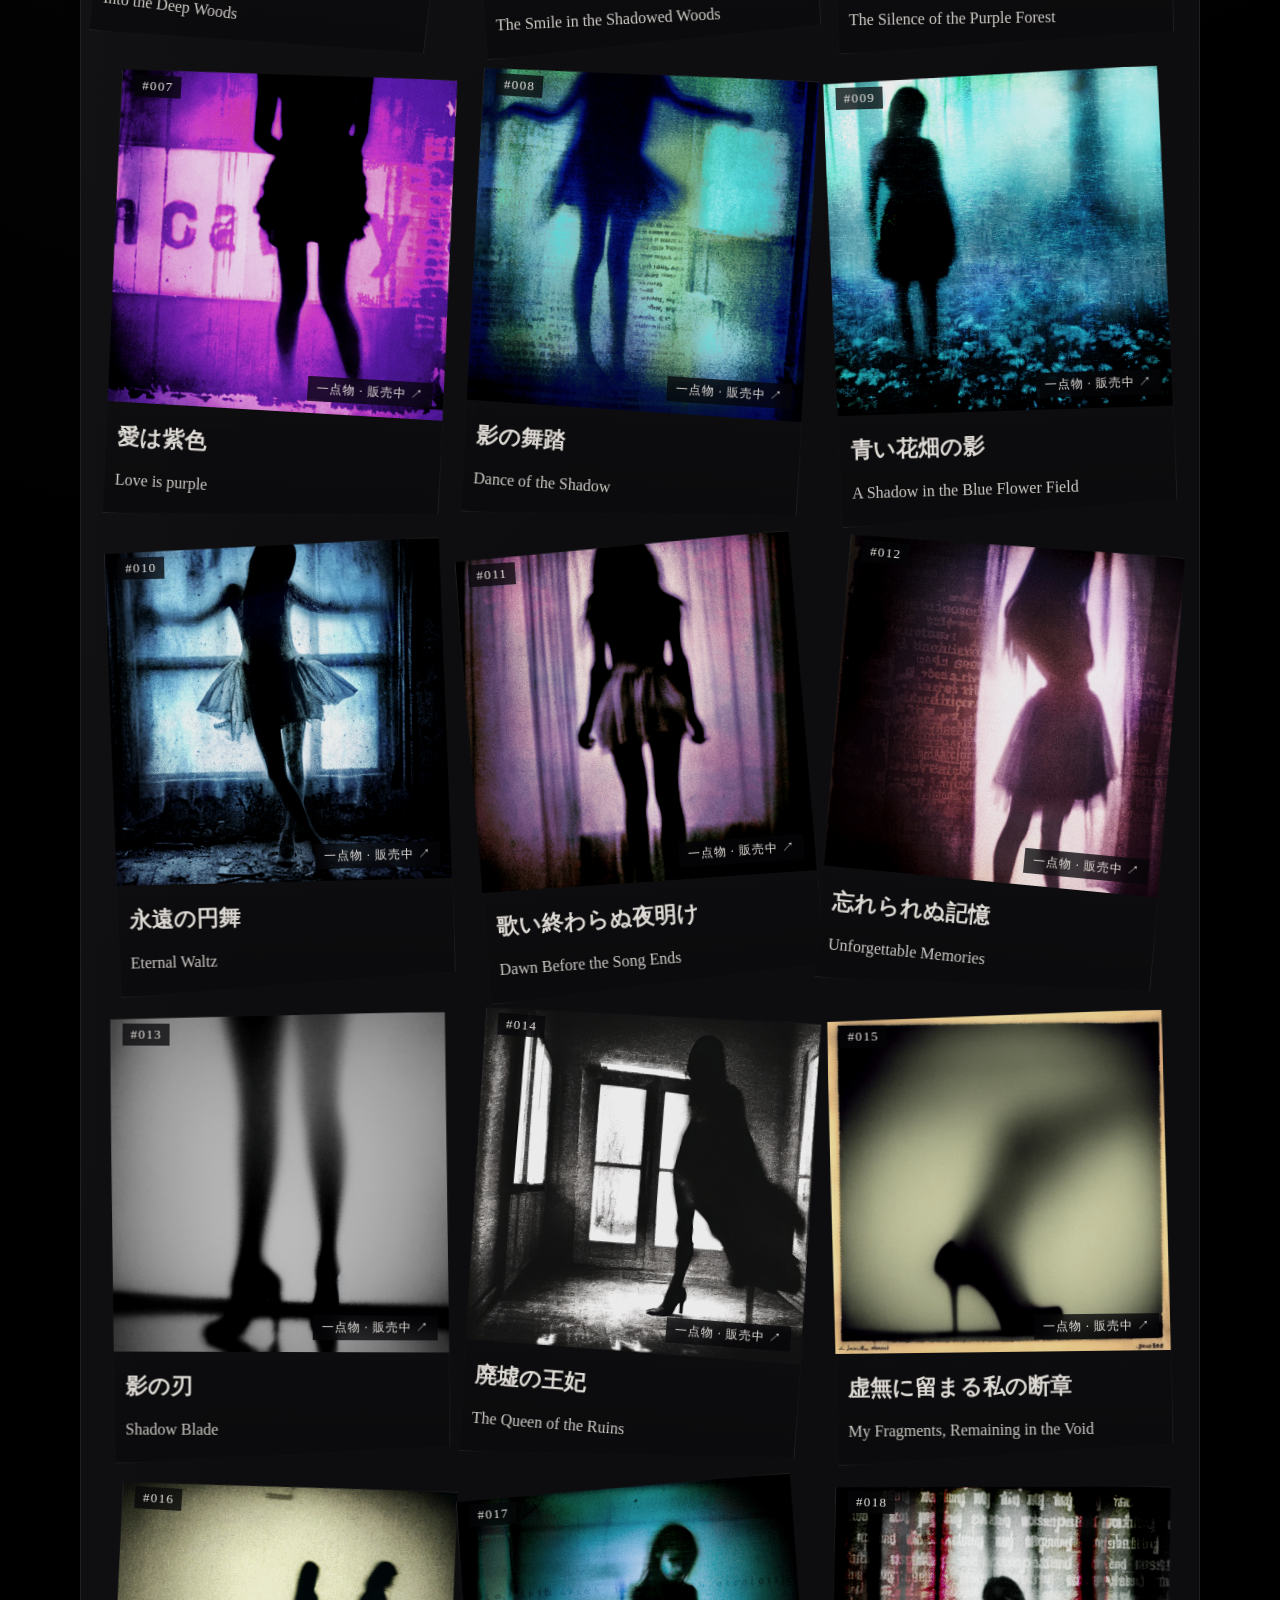
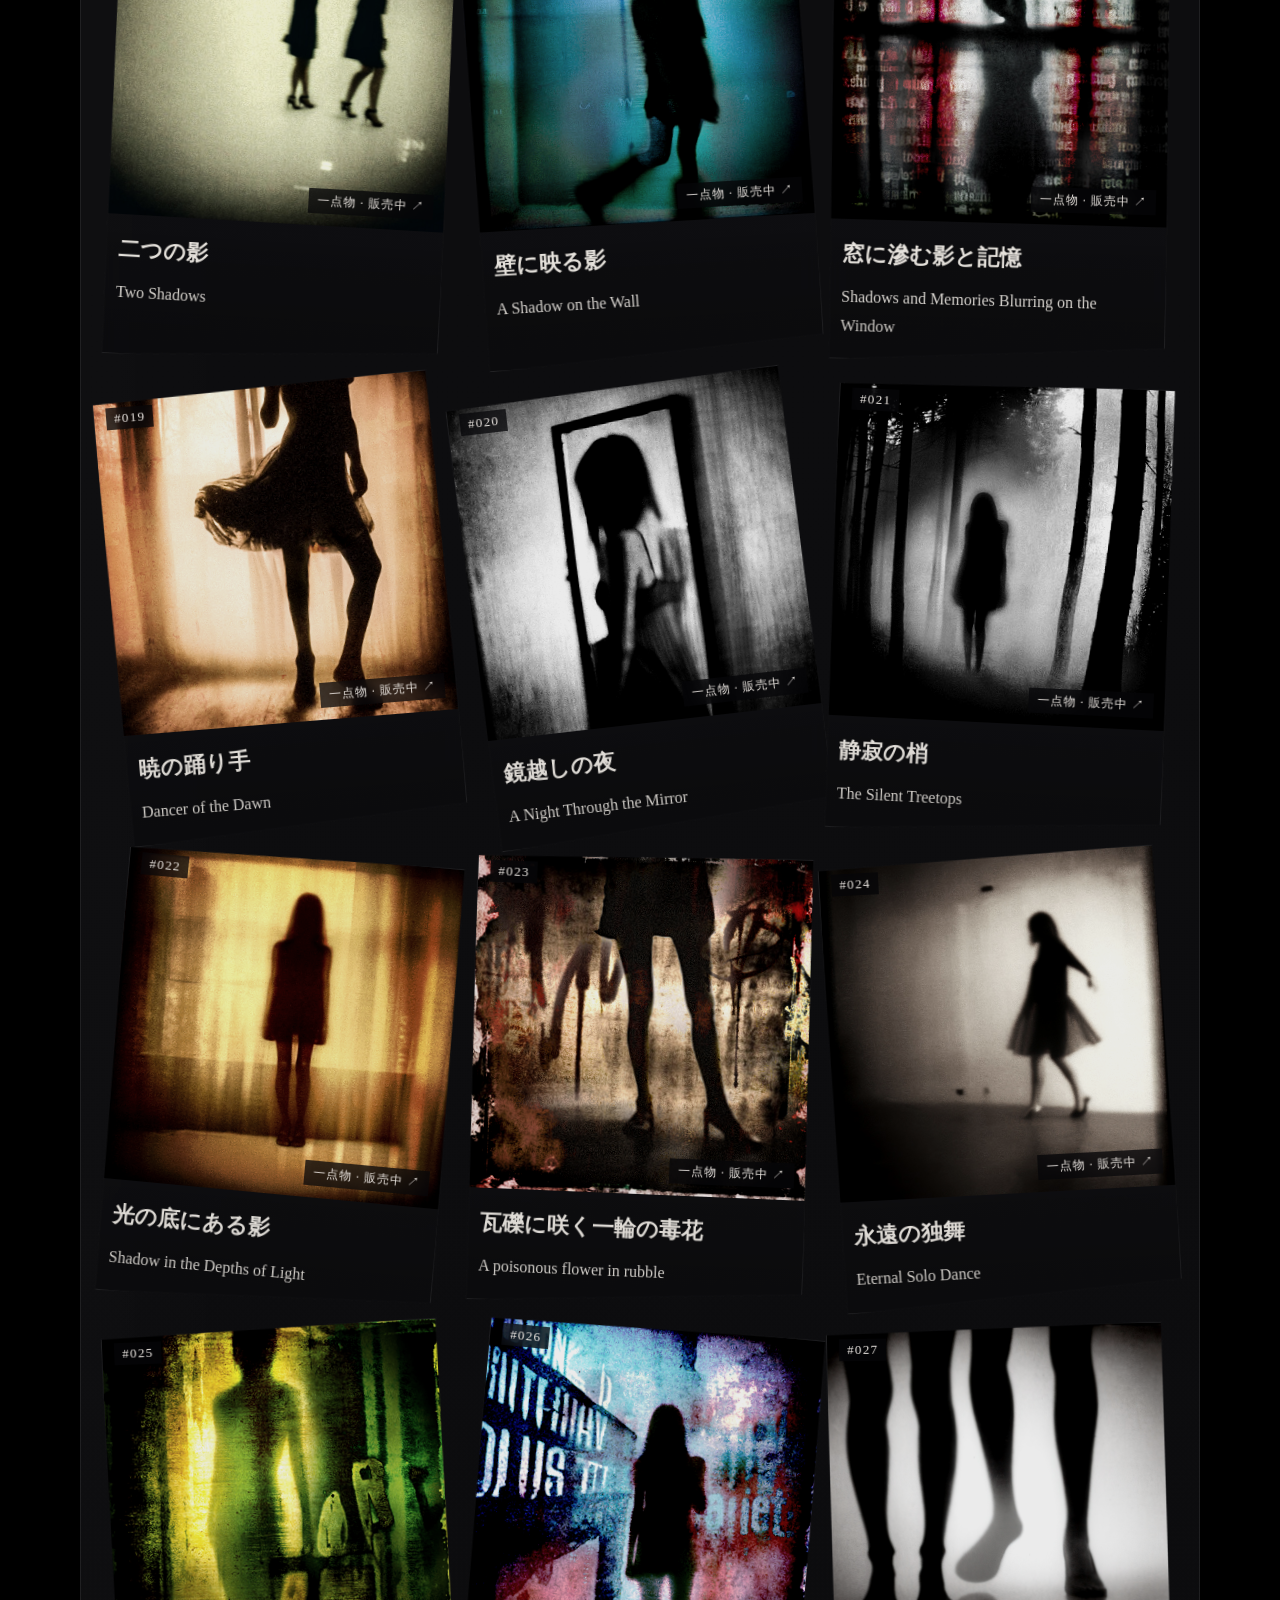
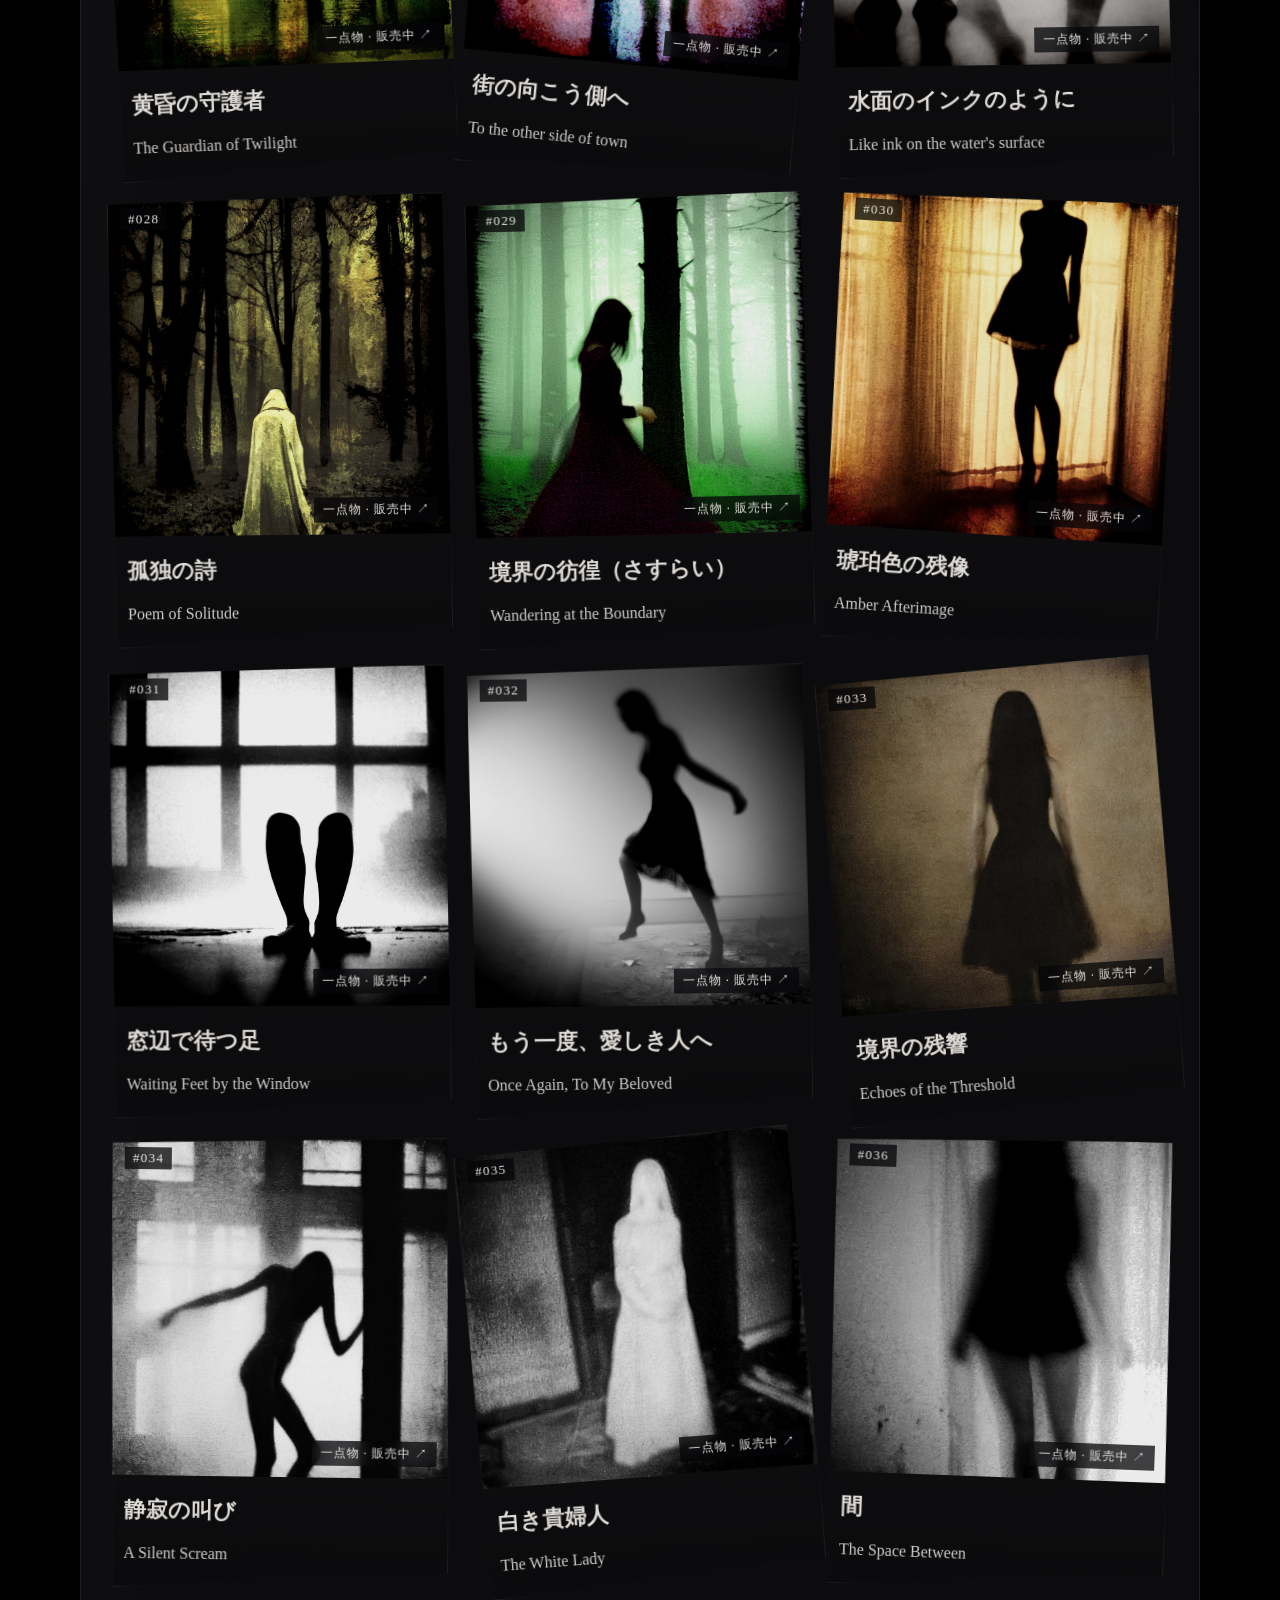
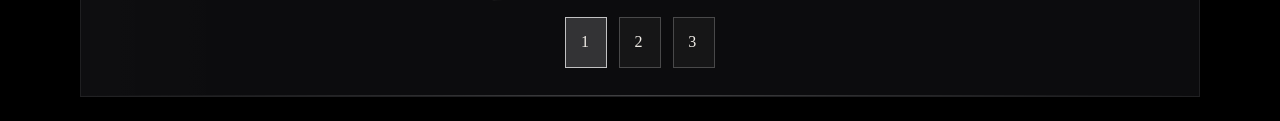
==== commit 04104169: "Add files via upload" ====
--- a/gallery.html
+++ b/gallery.html
@@ -2207,6 +2207,82 @@
               <p>A gaze lost in the purple haze</p>
             </div>
           </article>
+		    <article class="card">
+            <button class="gallery-thumb" type="button" data-status="sale" data-store-url="https://gicleepod.com/ja/store/mie/the-lingering-scent-of-spring-mie-205" data-full="assets/MIE_205_1024x1024_1102361755.jpg" data-alt="Mystique in Enigma #205" data-poem="彼女は、愛する花々が散りゆく瞬間にこそ、美しさが永遠に刻まれると信じていた旅人です。
+その願いが、肉体を離れた後も、この淡い色彩の霧となって彼女を境界に留めています。
+
+やがて、彼女の姿は夕闇に溶け、散りゆく花びらとひとつになりました。
+その想いを詩に綴るなら...
+
+
+夕闇が溶け出すその場所で
+私は淡い花びらとなり、舞う
+
+重き季節を脱ぎ捨てて
+ただ、春の残り香としてここに居る
+
+散りゆくことは、消えることではなく
+色彩が空へと還る美しい調べ
+
+どうか、この香りに心を預けて
+私はあなたの記憶の中で
+永遠に微笑み続けるから">
+              <img src="assets/MIE_205_1024x1024_1102361755.jpg" alt="Mystique in Enigma #205" />
+            </button>
+            <div class="card-body">
+              <h3>春の残り香</h3>
+              <p>The Lingering Scent of Spring</p>
+            </div>
+          </article>
+		  <article class="card">
+            <button class="gallery-thumb" type="button" data-status="sale" data-store-url="https://gicleepod.com/ja/store/mie/the-lingering-echoes-of-a-season-that-will-never-return-mie-276" data-full="assets/MIE_276_1024x1448_1053336415.jpg" data-alt="Mystique in Enigma #276" data-poem="
+かつてこの部屋で、窓から差し込む光を眺めていた「誰か」の記憶。
+今は実体を失い、陽だまりがもたらす温度だけを追い求めるノイズとして漂っています。
+帰ることのない午後のひとときを、淡い色彩の中に留め続けようとしています。
+
+形なき温もりが紡いだ旋律は、こう綴られている……
+
+
+ここにあるはずの温もりが、
+指の間からすり抜けていく。
+
+記憶の結露が、
+ゆっくりと滴り落ちていく。
+
+私は今も、このシルエットの中に、
+かつて誰かの手で灯された炎の熱さを探し続けている。
+
+風景がぼやけ、
+境界が溶けていくにつれ、
+私はただ、
+舞い踊る光の粒と化していく――
+二度と戻らない季節の
+かすかな余韻として。">
+              <img src="assets/MIE_276_1024x1448_1053336415.jpg" alt="Mystique in Enigma #276" />
+            </button>
+            <div class="card-body">
+              <h3>二度と戻らない季節の余韻</h3>
+              <p>The lingering echoes of a season that will never return</p>
+            </div>
+          </article>
+          <article class="card">
+            <button class="gallery-thumb" type="button" data-status="sale" data-store-url="https://gicleepod.com/ja/store/mie/the-traceless-snow-mie-191" data-full="assets/MIE_191_1024x1024_1090278668.jpg" data-alt="Mystique in Enigma #191" data-poem="
+雪が私を静寂に包み込む
+足音も、息遣いも――ただ静けさだけ
+
+私の影は、何もない空の顔へと向かう
+
+風が遠くの峰々の名をささやき、
+冬が私が残してきたものだけを覚えている
+私はここにいた
+痕跡のない残響、語られず、聞こえぬ">
+              <img src="assets/MIE_191_1024x1024_1090278668.jpg" alt="Mystique in Enigma #191" />
+            </button>
+            <div class="card-body">
+              <h3>跡なき雪</h3>
+              <p>The Traceless Snow</p>
+            </div>
+          </article>
         </div>
       </section>
     </main>
